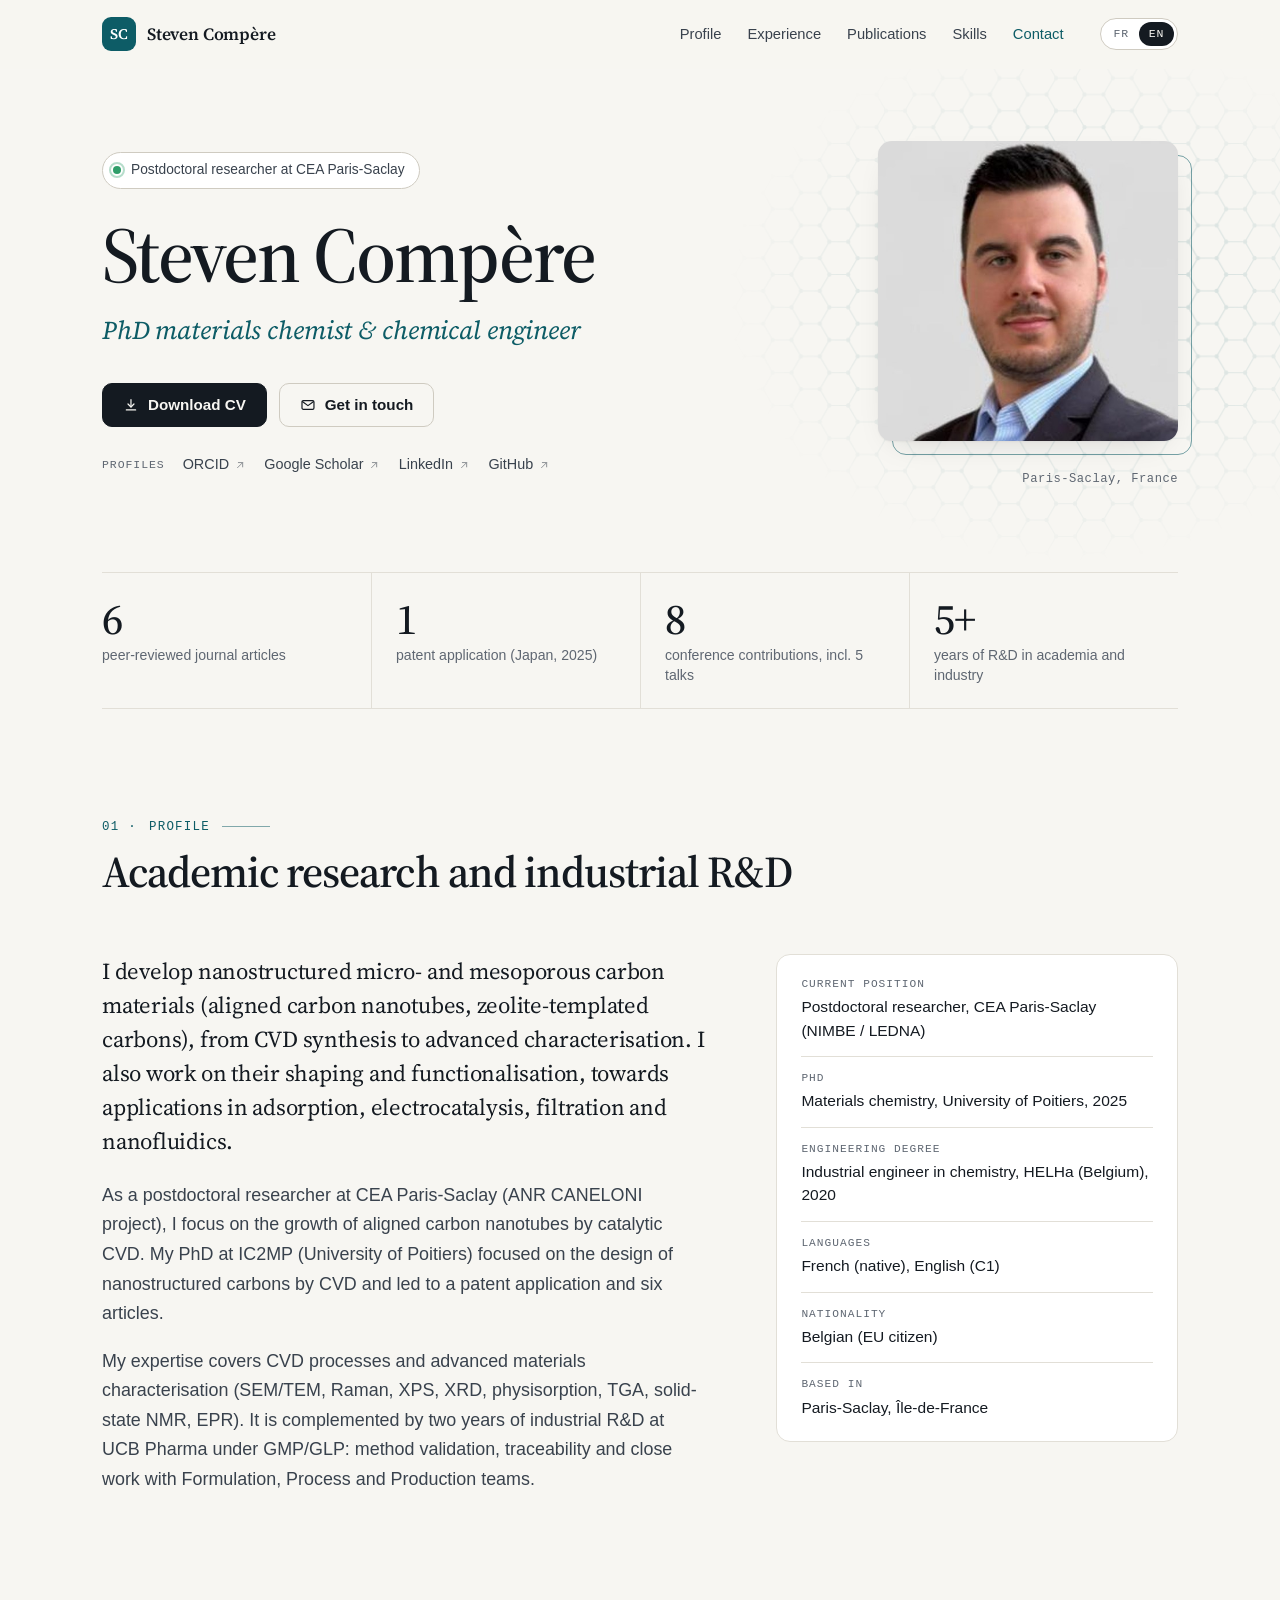
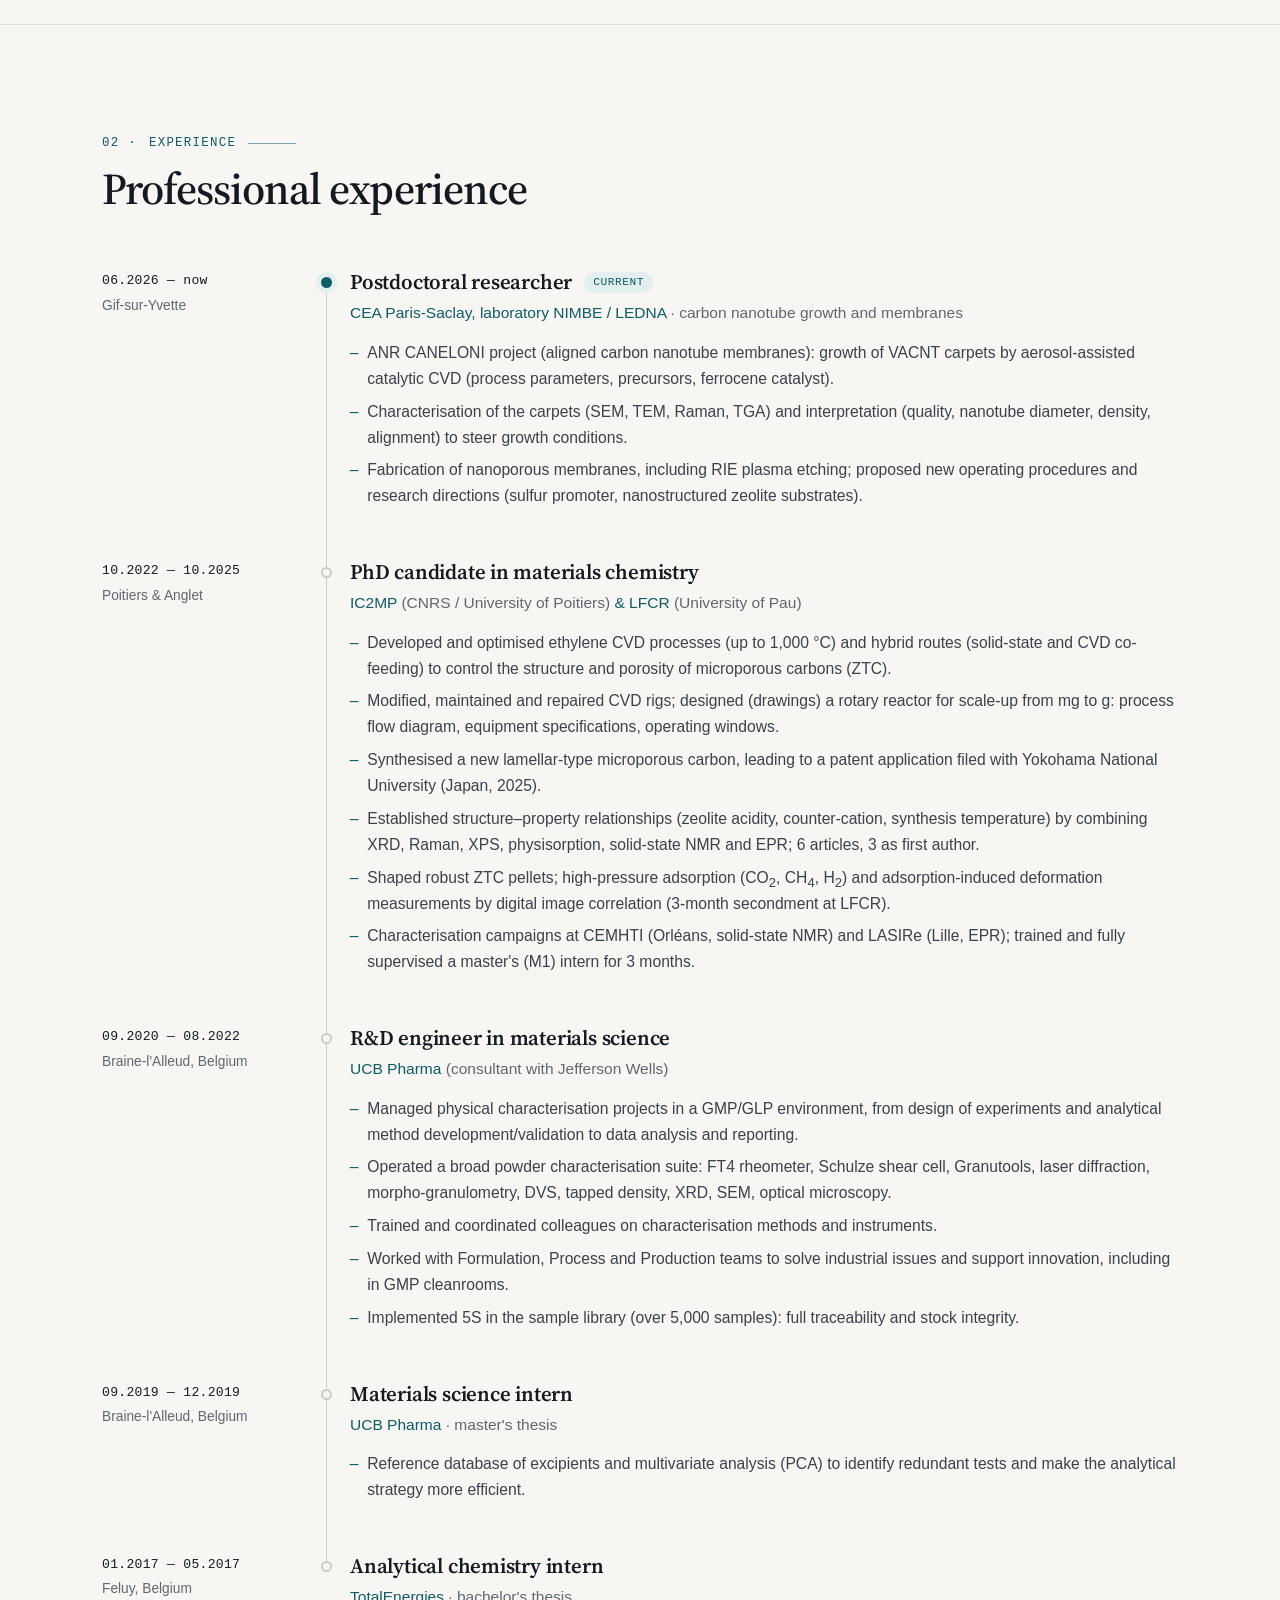
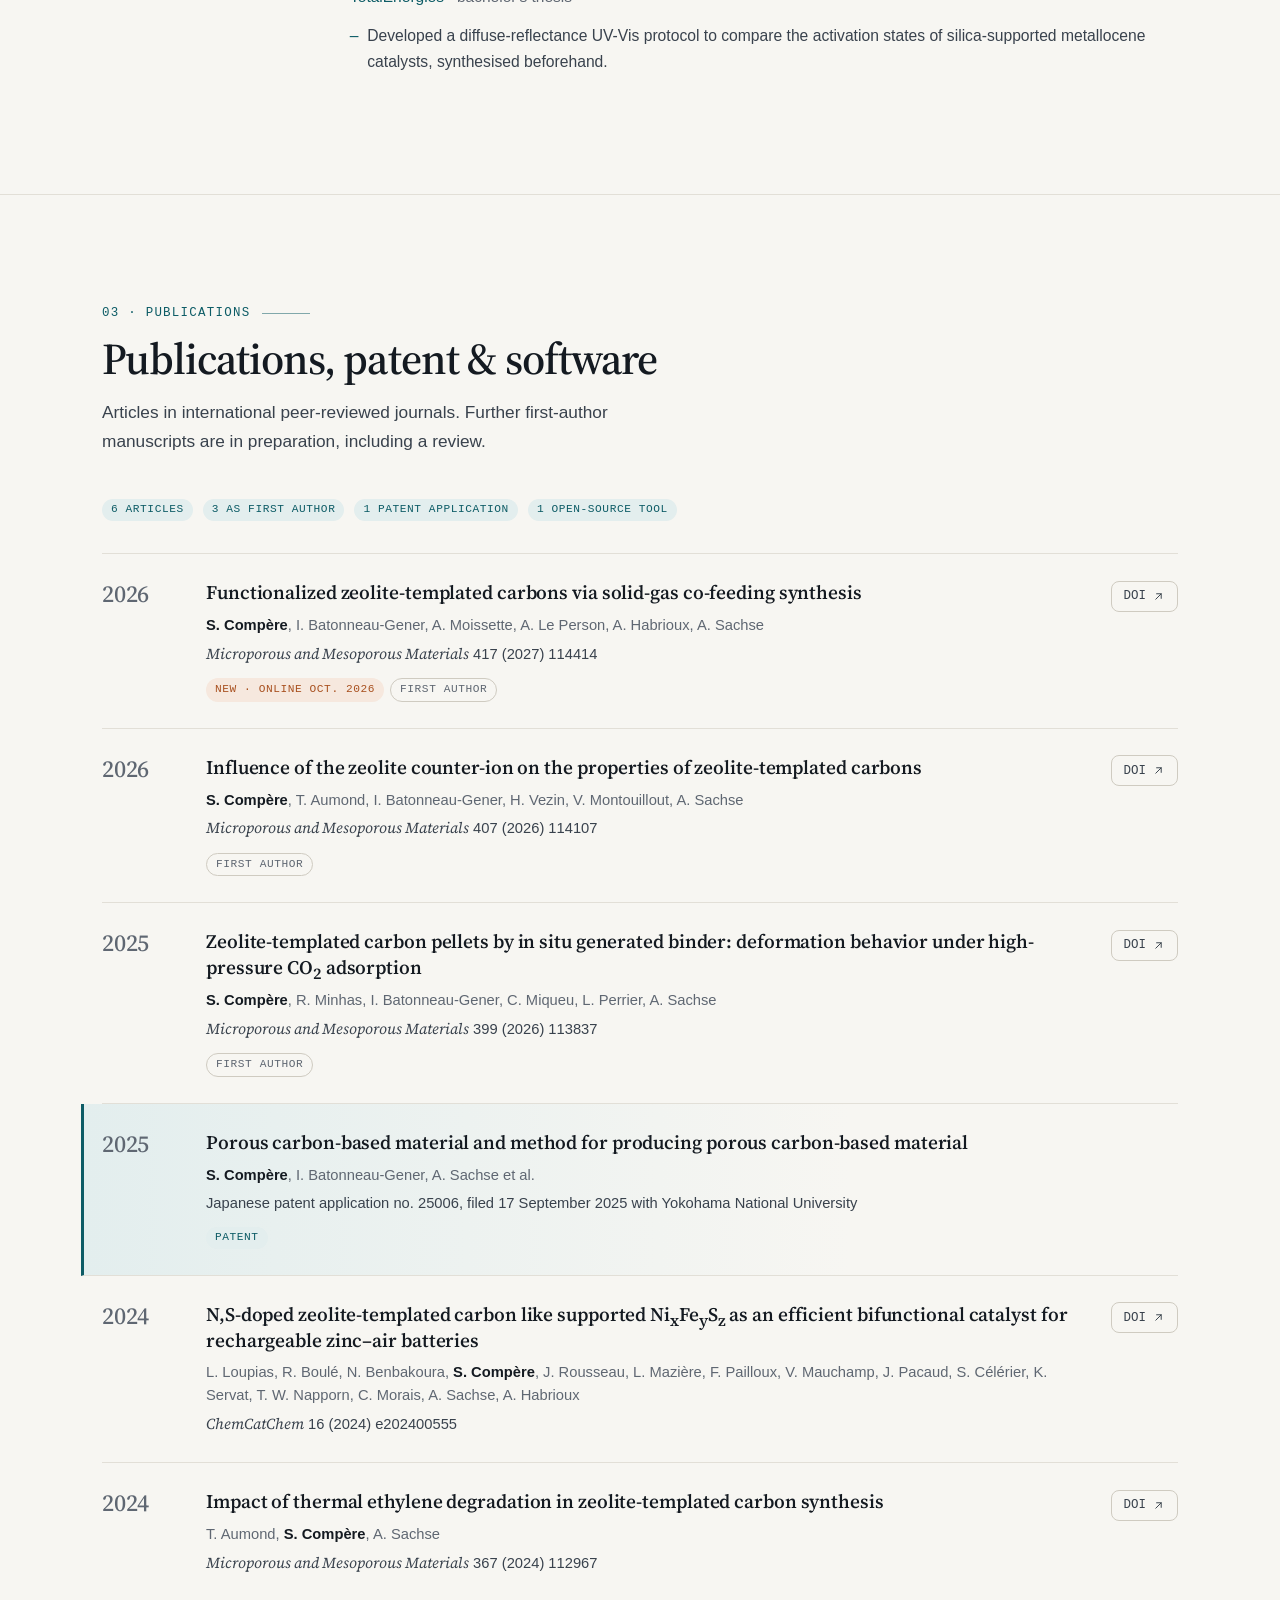
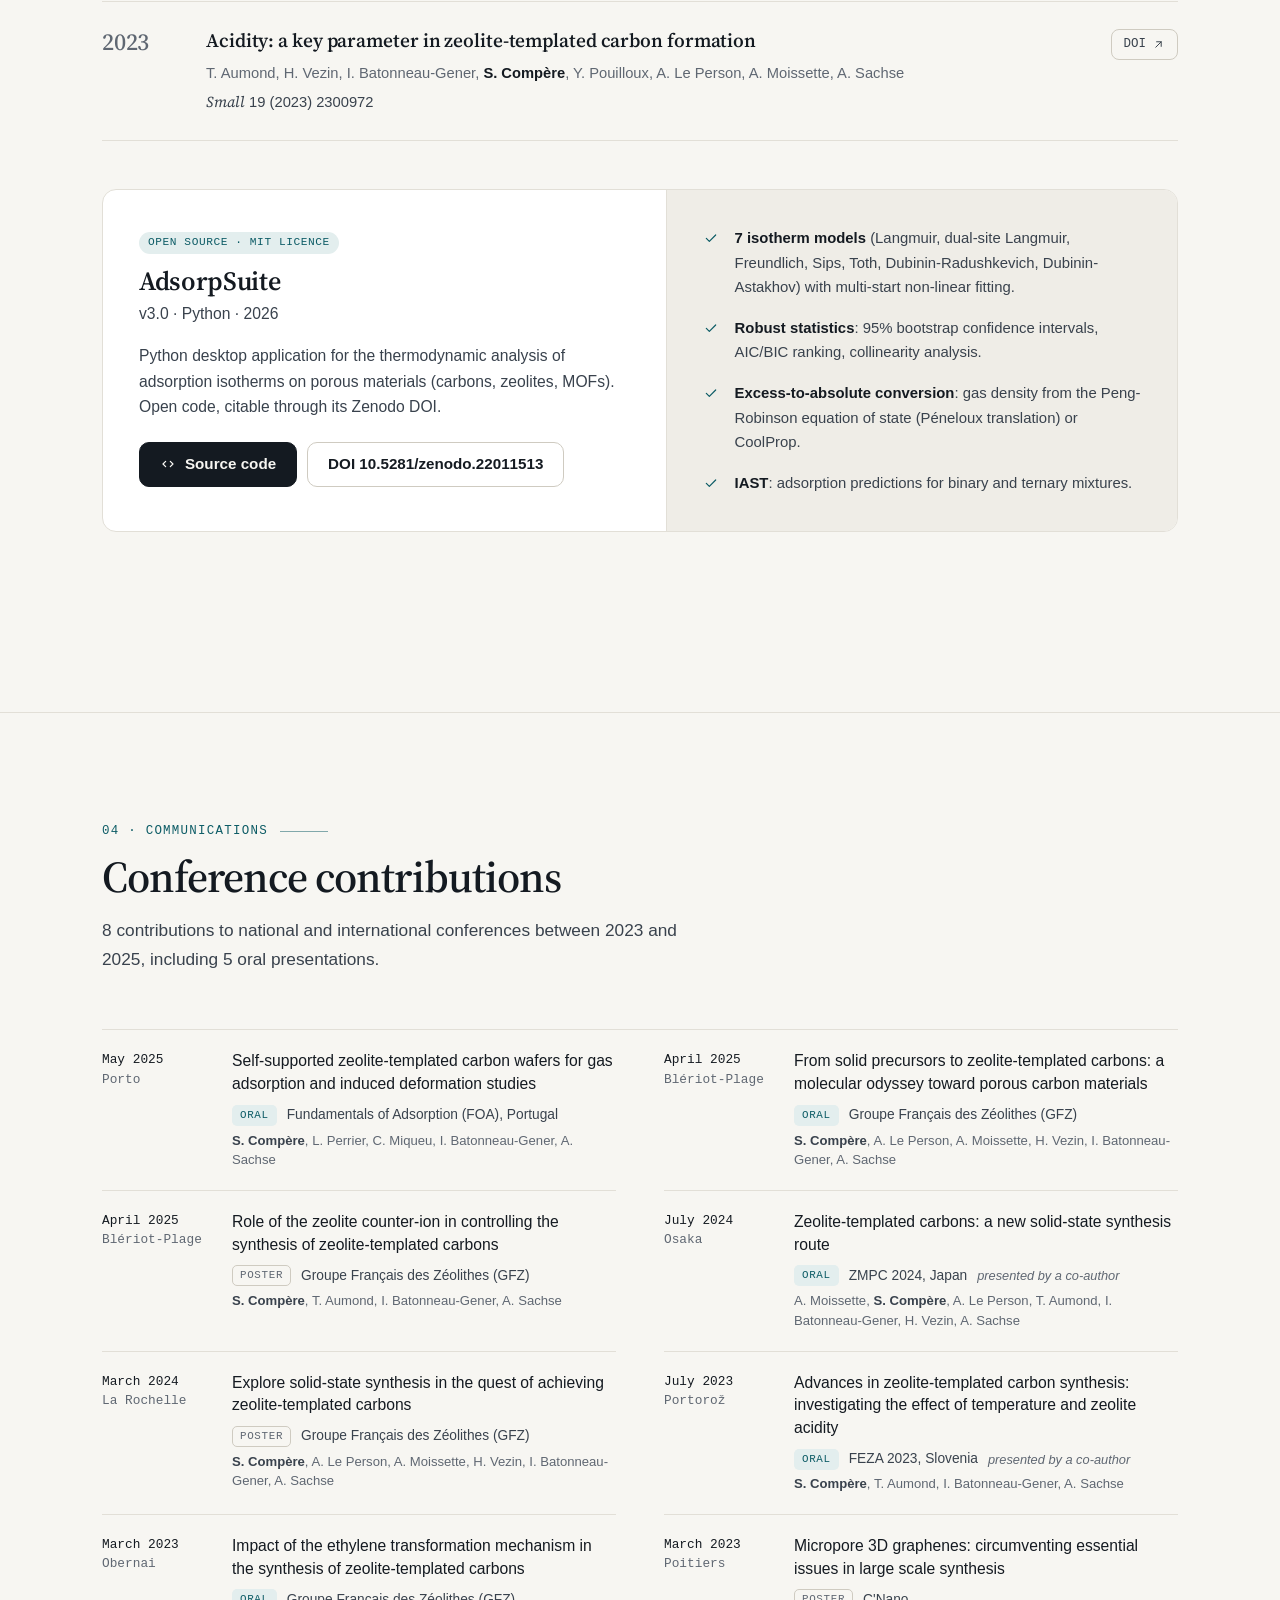
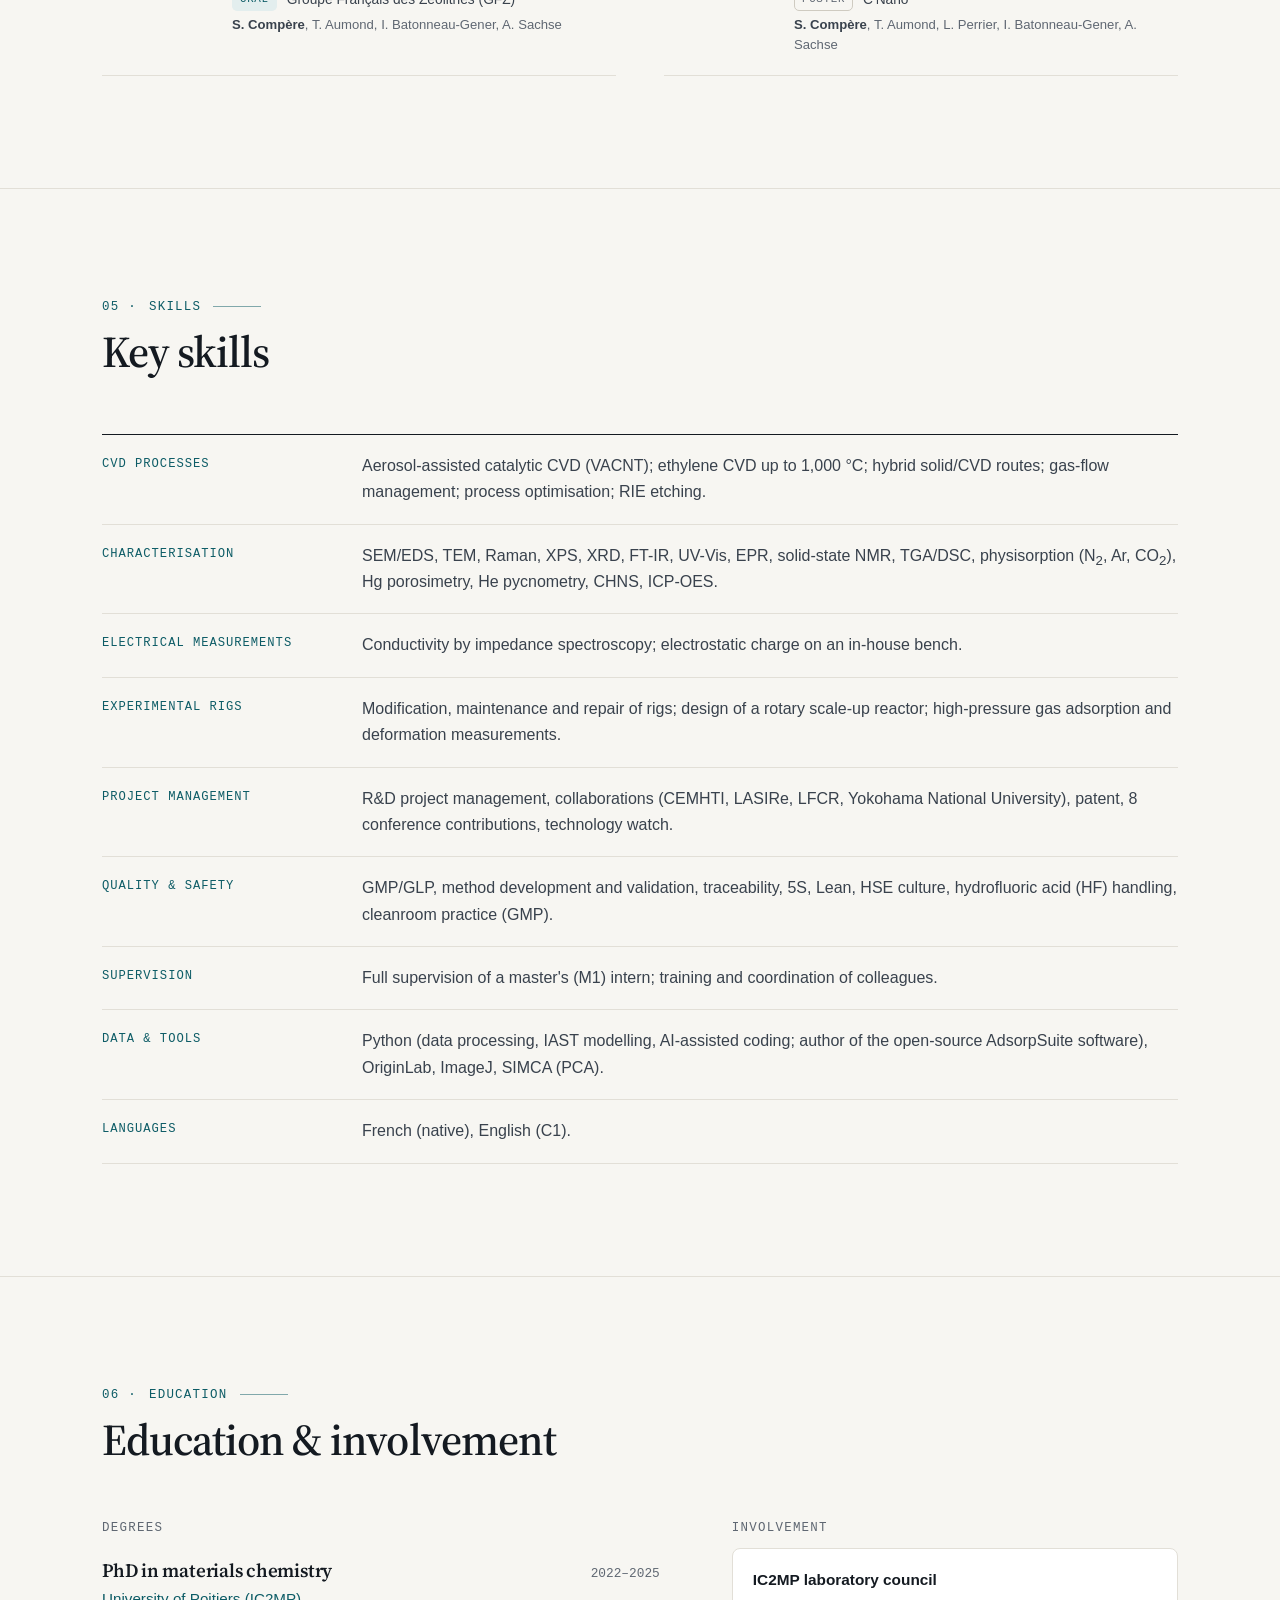
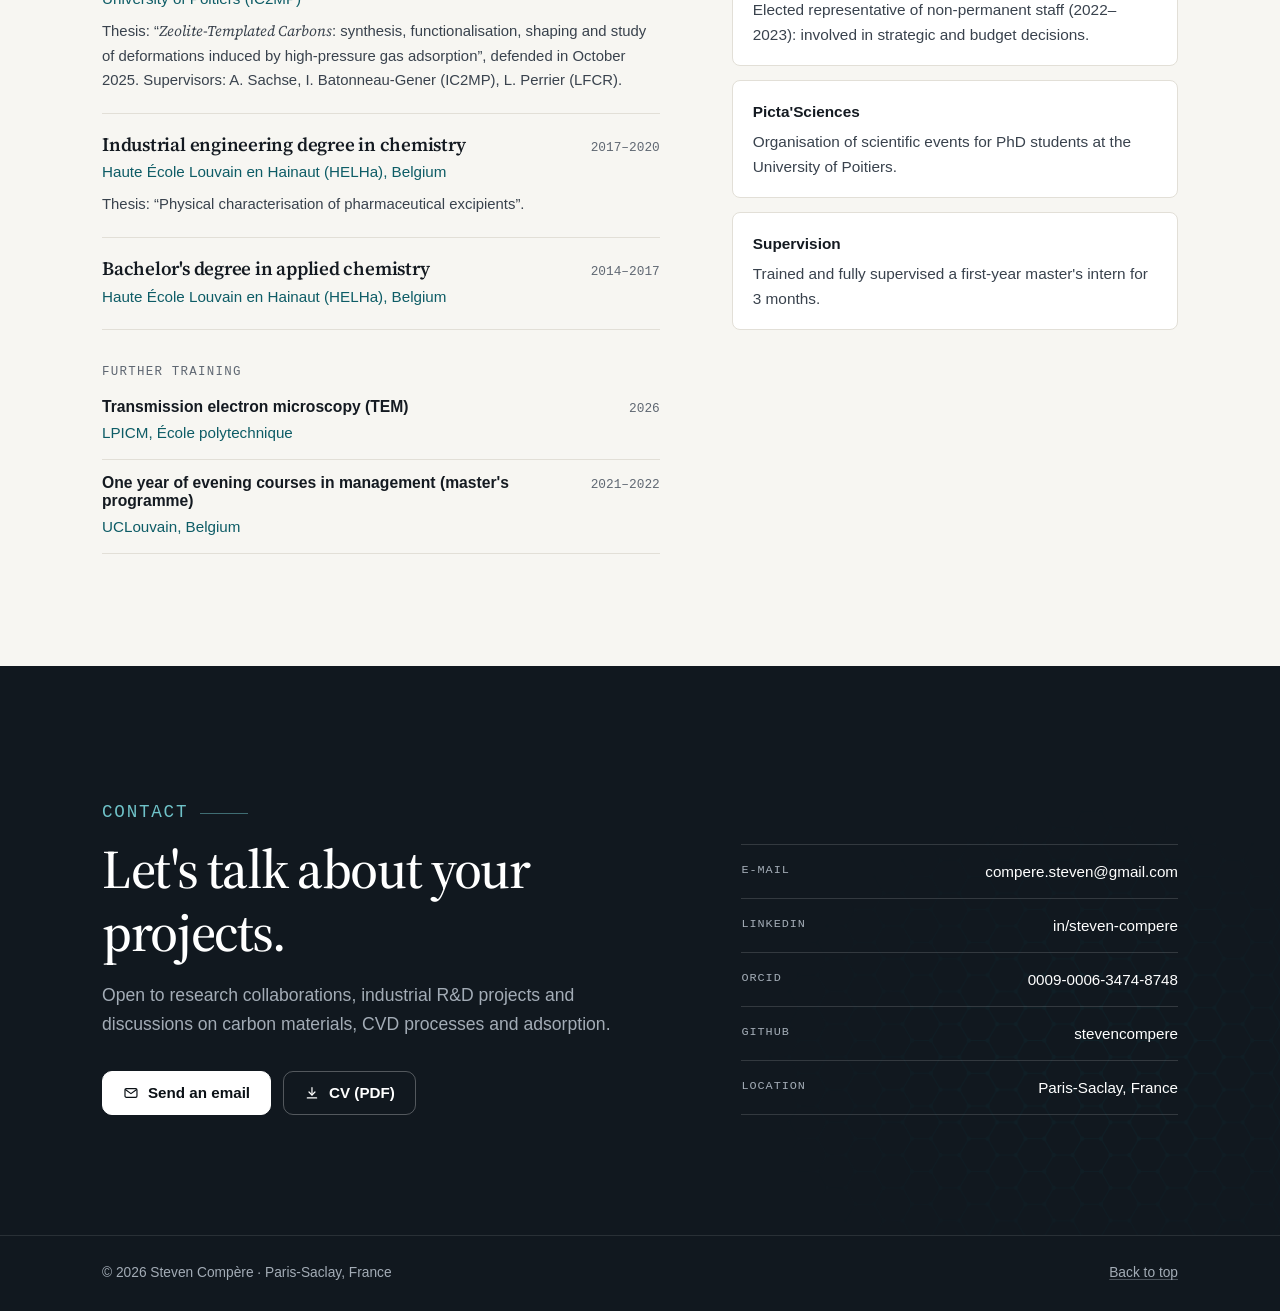
==== index.html @ 32a8bac7 "Résumé déplacé du haut de page vers la section Profil Le haut de page garde le nom, le titre, les bo" ====
<!DOCTYPE html>
<html lang="fr">
<head>
<meta charset="utf-8">
<meta name="viewport" content="width=device-width, initial-scale=1">
<title>Dr. Steven Compère — Chimie des matériaux, nanomatériaux carbonés &amp; CVD</title>
<meta name="description" content="Steven Compère, docteur en chimie des matériaux et ingénieur chimiste, chercheur post-doctoral au CEA Paris-Saclay : nanotubes de carbone alignés, carbones à gabarit zéolithique (ZTC), procédés CVD, adsorption de gaz et caractérisation avancée.">
<meta name="author" content="Steven Compère">
<meta name="color-scheme" content="light dark">
<meta name="theme-color" content="#f7f6f2" media="(prefers-color-scheme: light)">
<meta name="theme-color" content="#0d1115" media="(prefers-color-scheme: dark)">
<link rel="canonical" href="https://stevencompere.com/">

<!-- Aperçu lors d'un partage (LinkedIn, e-mail, messageries) -->
<meta property="og:type" content="profile">
<meta property="og:site_name" content="Steven Compère">
<meta property="og:url" content="https://stevencompere.com/">
<meta property="og:title" content="Dr. Steven Compère — Chimie des matériaux, nanomatériaux carbonés &amp; CVD">
<meta property="og:description" content="Docteur en chimie des matériaux et ingénieur chimiste : nanotubes de carbone alignés, carbones à gabarit zéolithique, procédés CVD et adsorption. Publications, brevet, logiciel et parcours R&amp;D.">
<meta property="og:image" content="https://stevencompere.com/assets/img/og-card.png">
<meta property="og:image:width" content="1200">
<meta property="og:image:height" content="630">
<meta property="og:image:alt" content="Steven Compère, docteur en chimie des matériaux et ingénieur chimiste">
<meta property="og:locale" content="fr_FR">
<meta property="og:locale:alternate" content="en_GB">
<meta property="profile:first_name" content="Steven">
<meta property="profile:last_name" content="Compère">
<meta name="twitter:card" content="summary_large_image">

<link rel="icon" href="assets/img/favicon.svg" type="image/svg+xml">
<link rel="apple-touch-icon" href="assets/img/apple-touch-icon.png">
<link rel="preload" href="assets/fonts/ibm-plex-sans-latin-wght-normal.woff2" as="font" type="font/woff2" crossorigin>
<link rel="preload" href="assets/fonts/source-serif-4-latin-opsz-normal.woff2" as="font" type="font/woff2" crossorigin>
<link rel="stylesheet" href="assets/css/site.css">

<!-- Langue appliquée avant l'affichage (pas de clignotement).
     Ordre : ?lang=en dans l'URL > choix mémorisé > langue du navigateur.
     Les robots d'indexation voient toujours la version française. -->
<script>
(function(){
  var d=document.documentElement,l=null;
  try{l=new URLSearchParams(location.search).get("lang")||localStorage.getItem("sc-lang")}catch(e){}
  if(l!=="fr"&&l!=="en"){
    var bot=/bot|crawl|spider|slurp|lighthouse|facebookexternalhit|linkedin/i.test(navigator.userAgent);
    l=(!bot&&(navigator.language||"fr").toLowerCase().indexOf("fr")!==0)?"en":"fr";
  }
  d.lang=l;d.className+=" js";
})();
</script>

<!-- Données structurées (Google) -->
<script type="application/ld+json">
{
  "@context": "https://schema.org",
  "@type": "Person",
  "name": "Steven Compère",
  "alternateName": ["Steven Compere", "S. Compère", "S. Compere"],
  "honorificPrefix": "Dr.",
  "url": "https://stevencompere.com/",
  "image": "https://stevencompere.com/portrait.jpg",
  "email": "mailto:compere.steven@gmail.com",
  "jobTitle": "Chercheur post-doctoral en chimie des matériaux",
  "description": "Docteur en chimie des matériaux et ingénieur chimiste : nanotubes de carbone alignés, carbones à gabarit zéolithique (ZTC), procédés CVD, adsorption de gaz et caractérisation avancée.",
  "knowsAbout": ["Carbon nanotubes", "Chemical vapour deposition", "Zeolite-templated carbons", "Porous carbon materials", "Gas adsorption", "IAST", "Materials characterisation"],
  "knowsLanguage": ["fr", "en"],
  "alumniOf": [
    {"@type": "CollegeOrUniversity", "name": "Université de Poitiers"},
    {"@type": "CollegeOrUniversity", "name": "Haute École Louvain en Hainaut (HELHa)"}
  ],
  "worksFor": {"@type": "Organization", "name": "CEA Paris-Saclay", "url": "https://www.cea.fr/"},
  "sameAs": [
    "https://orcid.org/0009-0006-3474-8748",
    "https://scholar.google.com/citations?hl=fr&user=AmX65-sAAAAJ",
    "https://www.linkedin.com/in/steven-compere/",
    "https://www.researchgate.net/profile/Steven-Compere",
    "https://github.com/stevencompere"
  ]
}
</script>
</head>

<body>
<a class="skip" href="#contenu"><span lang="fr">Aller au contenu</span><span lang="en">Skip to content</span></a>

<!-- Pictogrammes réutilisés dans la page -->
<svg width="0" height="0" style="position:absolute" aria-hidden="true">
  <symbol id="i-download" viewBox="0 0 24 24"><path d="M12 4v11"/><path d="m7.5 10.5 4.5 4.5 4.5-4.5"/><path d="M5 19.5h14"/></symbol>
  <symbol id="i-mail" viewBox="0 0 24 24"><rect x="3" y="5.5" width="18" height="13" rx="2"/><path d="m4 7 8 6 8-6"/></symbol>
  <symbol id="i-arrow" viewBox="0 0 24 24"><path d="M7 17 17 7"/><path d="M8.5 7H17v8.5"/></symbol>
  <symbol id="i-menu" viewBox="0 0 24 24"><path d="M4 7h16M4 12h16M4 17h16"/></symbol>
  <symbol id="i-code" viewBox="0 0 24 24"><path d="m8.5 8-4 4 4 4M15.5 8l4 4-4 4"/></symbol>
  <symbol id="i-check" viewBox="0 0 24 24"><path d="m5 12.5 4.5 4.5L19 7.5"/></symbol>
</svg>

<!-- ==================== NAVIGATION ==================== -->
<header class="nav">
  <div class="nav-inner">
    <a class="brand" href="#top"><span class="brand-mark" aria-hidden="true">SC</span>Steven Compère</a>
    <button class="menu-btn" type="button" aria-expanded="false" aria-controls="menu">
      <svg class="ico" aria-hidden="true"><use href="#i-menu"/></svg>
      <span class="visually-hidden">Menu</span>
    </button>
    <ul class="nav-links" id="menu">
      <li><a href="#profil"><span lang="fr">Profil</span><span lang="en">Profile</span></a></li>
      <li><a href="#parcours"><span lang="fr">Parcours</span><span lang="en">Experience</span></a></li>
      <li><a href="#publications">Publications</a></li>
      <li><a href="#competences"><span lang="fr">Compétences</span><span lang="en">Skills</span></a></li>
      <li><a href="#contact">Contact</a></li>
    </ul>
    <div class="lang" role="group" aria-label="Langue / Language">
      <button type="button" data-lang="fr" aria-pressed="true">FR</button>
      <button type="button" data-lang="en" aria-pressed="false">EN</button>
    </div>
  </div>
</header>

<main id="contenu">

<!-- ==================== EN-TÊTE ==================== -->
<section class="hero" id="top">
  <div class="hero-lattice" aria-hidden="true">
    <svg>
      <defs>
        <!-- Réseau hexagonal (feuillet de graphène) -->
        <pattern id="hex" width="42" height="24.249" patternUnits="userSpaceOnUse" patternTransform="scale(1.35)">
          <path d="M0 12.124L7 0H21L28 12.124L21 24.249H7ZM28 12.124H42" fill="none" stroke="currentColor" stroke-width=".9"/>
          <g fill="currentColor"><circle cx="0" cy="12.124" r="1.6"/><circle cx="7" cy="0" r="1.6"/><circle cx="21" cy="0" r="1.6"/><circle cx="28" cy="12.124" r="1.6"/><circle cx="7" cy="24.249" r="1.6"/><circle cx="21" cy="24.249" r="1.6"/><circle cx="42" cy="12.124" r="1.6"/></g>
        </pattern>
      </defs>
      <rect width="100%" height="100%" fill="url(#hex)"/>
    </svg>
  </div>

  <div class="wrap hero-grid">
    <div>
      <p class="status"><span class="pulse" aria-hidden="true"></span>
        <span lang="fr">Chercheur post-doctoral au CEA Paris-Saclay</span>
        <span lang="en">Postdoctoral researcher at CEA Paris-Saclay</span>
      </p>
      <h1>Steven Compère</h1>
      <p class="role">
        <span lang="fr">Docteur en chimie des matériaux et ingénieur chimiste</span>
        <span lang="en">PhD materials chemist &amp; chemical engineer</span>
      </p>
      <div class="actions">
        <a class="btn" href="CV_Steven_Compere.pdf" target="_blank" rel="noopener">
          <svg class="ico" aria-hidden="true"><use href="#i-download"/></svg>
          <span lang="fr">Télécharger le CV</span><span lang="en">Download CV</span>
        </a>
        <a class="btn btn-ghost" href="mailto:compere.steven@gmail.com">
          <svg class="ico" aria-hidden="true"><use href="#i-mail"/></svg>
          <span lang="fr">Me contacter</span><span lang="en">Get in touch</span>
        </a>
      </div>
      <ul class="profiles">
        <li class="profiles-label"><span lang="fr">Profils</span><span lang="en">Profiles</span></li>
        <li><a href="https://orcid.org/0009-0006-3474-8748" target="_blank" rel="noopener">ORCID<svg class="ico" aria-hidden="true"><use href="#i-arrow"/></svg></a></li>
        <li><a href="https://scholar.google.com/citations?hl=fr&amp;user=AmX65-sAAAAJ" target="_blank" rel="noopener">Google Scholar<svg class="ico" aria-hidden="true"><use href="#i-arrow"/></svg></a></li>
        <li><a href="https://www.linkedin.com/in/steven-compere/" target="_blank" rel="noopener">LinkedIn<svg class="ico" aria-hidden="true"><use href="#i-arrow"/></svg></a></li>
        <li><a href="https://github.com/stevencompere" target="_blank" rel="noopener">GitHub<svg class="ico" aria-hidden="true"><use href="#i-arrow"/></svg></a></li>
      </ul>
    </div>
    <figure class="portrait">
      <div class="portrait-frame"><img src="portrait.jpg" alt="Portrait de Steven Compère" width="520" height="520"></div>
      <figcaption>Paris-Saclay, France</figcaption>
    </figure>
  </div>

  <div class="wrap">
    <dl class="metrics">
      <div class="metric"><dt><span lang="fr">articles dans des revues à comité de lecture</span><span lang="en">peer-reviewed journal articles</span></dt><dd>6</dd></div>
      <div class="metric"><dt><span lang="fr">demande de brevet (Japon, 2025)</span><span lang="en">patent application (Japan, 2025)</span></dt><dd>1</dd></div>
      <div class="metric"><dt><span lang="fr">communications en congrès, dont 5 orales</span><span lang="en">conference contributions, incl. 5 talks</span></dt><dd>8</dd></div>
      <div class="metric"><dt><span lang="fr">années de R&amp;D, en recherche et en industrie</span><span lang="en">years of R&amp;D in academia and industry</span></dt><dd>5+</dd></div>
    </dl>
  </div>
</section>

<!-- ==================== 01 PROFIL ==================== -->
<section class="section" id="profil">
  <div class="wrap">
    <div class="sec-head reveal">
      <p class="sec-num">01 · <span lang="fr">Profil</span><span lang="en">Profile</span></p>
      <h2><span lang="fr">Recherche académique et R&amp;D industrielle</span><span lang="en">Academic research and industrial R&amp;D</span></h2>
    </div>
    <div class="about">
      <div class="about-text reveal">
        <p>
          <span lang="fr">Je développe des matériaux carbonés nanostructurés micro- et mésoporeux (nanotubes de carbone alignés, carbones à gabarit zéolithique), de leur synthèse par CVD à leur caractérisation avancée. Je travaille également sur leur mise en forme et leur fonctionnalisation, en vue d'applications en adsorption, électrocatalyse, filtration et nanofluidique.</span>
          <span lang="en">I develop nanostructured micro- and mesoporous carbon materials (aligned carbon nanotubes, zeolite-templated carbons), from CVD synthesis to advanced characterisation. I also work on their shaping and functionalisation, towards applications in adsorption, electrocatalysis, filtration and nanofluidics.</span>
        </p>
        <p>
          <span lang="fr">Chercheur post-doctoral au CEA Paris-Saclay (projet ANR CANELONI), je me consacre à la croissance de nanotubes de carbone alignés par CVD catalytique. Ma thèse à l'IC2MP (Université de Poitiers) portait sur l'élaboration de carbones nanostructurés par CVD et a donné lieu à une demande de brevet et à six articles.</span>
          <span lang="en">As a postdoctoral researcher at CEA Paris-Saclay (ANR CANELONI project), I focus on the growth of aligned carbon nanotubes by catalytic CVD. My PhD at IC2MP (University of Poitiers) focused on the design of nanostructured carbons by CVD and led to a patent application and six articles.</span>
        </p>
        <p>
          <span lang="fr">Mon expertise couvre les procédés CVD et la caractérisation avancée des matériaux (MEB/MET, Raman, XPS, DRX, physisorption, ATG, RMN du solide, RPE). Elle est complétée par deux années de R&amp;D industrielle chez UCB Pharma sous normes GMP/GLP&nbsp;: validation de méthodes, traçabilité et collaboration avec les équipes Formulation, Procédés et Production.</span>
          <span lang="en">My expertise covers CVD processes and advanced materials characterisation (SEM/TEM, Raman, XPS, XRD, physisorption, TGA, solid-state NMR, EPR). It is complemented by two years of industrial R&amp;D at UCB Pharma under GMP/GLP: method validation, traceability and close work with Formulation, Process and Production teams.</span>
        </p>
      </div>
      <dl class="facts reveal">
        <div><dt><span lang="fr">Poste actuel</span><span lang="en">Current position</span></dt>
          <dd><span lang="fr">Chercheur post-doctoral, CEA Paris-Saclay (NIMBE / LEDNA)</span><span lang="en">Postdoctoral researcher, CEA Paris-Saclay (NIMBE / LEDNA)</span></dd></div>
        <div><dt><span lang="fr">Doctorat</span><span lang="en">PhD</span></dt>
          <dd><span lang="fr">Chimie des matériaux, Université de Poitiers, 2025</span><span lang="en">Materials chemistry, University of Poitiers, 2025</span></dd></div>
        <div><dt><span lang="fr">Diplôme d'ingénieur</span><span lang="en">Engineering degree</span></dt>
          <dd><span lang="fr">Ingénieur industriel en chimie, HELHa (Belgique), 2020</span><span lang="en">Industrial engineer in chemistry, HELHa (Belgium), 2020</span></dd></div>
        <div><dt><span lang="fr">Langues</span><span lang="en">Languages</span></dt>
          <dd><span lang="fr">Français (langue maternelle), anglais (C1)</span><span lang="en">French (native), English (C1)</span></dd></div>
        <div><dt><span lang="fr">Nationalité</span><span lang="en">Nationality</span></dt>
          <dd><span lang="fr">Belge (citoyen de l'Union européenne)</span><span lang="en">Belgian (EU citizen)</span></dd></div>
        <div><dt><span lang="fr">Localisation</span><span lang="en">Based in</span></dt>
          <dd>Paris-Saclay, Île-de-France</dd></div>
      </dl>
    </div>
  </div>
</section>

<!-- ==================== 02 PARCOURS ==================== -->
<section class="section" id="parcours">
  <div class="wrap">
    <div class="sec-head reveal">
      <p class="sec-num">02 · <span lang="fr">Parcours</span><span lang="en">Experience</span></p>
      <h2><span lang="fr">Expérience professionnelle</span><span lang="en">Professional experience</span></h2>
    </div>

    <ol class="timeline">
      <li class="tl current reveal">
        <div class="tl-when">
          <div class="tl-date"><span lang="fr">06.2026 — auj.</span><span lang="en">06.2026 — now</span></div>
          <div class="tl-place">Gif-sur-Yvette</div>
        </div>
        <div class="tl-what">
          <div class="tl-head">
            <h3><span lang="fr">Chercheur post-doctoral</span><span lang="en">Postdoctoral researcher</span></h3>
            <span class="tag"><span lang="fr">En poste</span><span lang="en">Current</span></span>
          </div>
          <p class="tl-org">CEA Paris-Saclay, <span lang="fr">laboratoire</span><span lang="en">laboratory</span> NIMBE / LEDNA <span class="note">· <span lang="fr">croissance de nanotubes de carbone et membranes</span><span lang="en">carbon nanotube growth and membranes</span></span></p>
          <ul lang="fr">
            <li>Projet ANR CANELONI (membranes à base de nanotubes de carbone alignés)&nbsp;: croissance de tapis de VACNT par CVD catalytique assistée par aérosol (paramètres, précurseurs, catalyseur ferrocène).</li>
            <li>Caractérisation des tapis (MEB, MET, Raman, ATG) et interprétation (qualité, diamètre des nanotubes, densité, alignement) pour piloter les conditions de croissance.</li>
            <li>Fabrication de membranes nanoporeuses, dont gravure plasma RIE&nbsp;; proposition de nouveaux modes opératoires et axes de recherche (promoteur soufré, substrats zéolithiques nanostructurés).</li>
          </ul>
          <ul lang="en">
            <li>ANR CANELONI project (aligned carbon nanotube membranes): growth of VACNT carpets by aerosol-assisted catalytic CVD (process parameters, precursors, ferrocene catalyst).</li>
            <li>Characterisation of the carpets (SEM, TEM, Raman, TGA) and interpretation (quality, nanotube diameter, density, alignment) to steer growth conditions.</li>
            <li>Fabrication of nanoporous membranes, including RIE plasma etching; proposed new operating procedures and research directions (sulfur promoter, nanostructured zeolite substrates).</li>
          </ul>
        </div>
      </li>

      <li class="tl reveal">
        <div class="tl-when">
          <div class="tl-date">10.2022 — 10.2025</div>
          <div class="tl-place">Poitiers &amp; Anglet</div>
        </div>
        <div class="tl-what">
          <h3><span lang="fr">Doctorant en chimie des matériaux</span><span lang="en">PhD candidate in materials chemistry</span></h3>
          <p class="tl-org">IC2MP <span class="note">(CNRS / <span lang="fr">Université de Poitiers</span><span lang="en">University of Poitiers</span>)</span> &amp; LFCR <span class="note">(<span lang="fr">Université de Pau</span><span lang="en">University of Pau</span>)</span></p>
          <ul lang="fr">
            <li>Développement et optimisation de procédés CVD d'éthylène (jusqu'à 1&nbsp;000&nbsp;°C) et de voies hybrides (voie solide et co-alimentation CVD) pour contrôler la structure et la porosité de carbones microporeux (ZTC).</li>
            <li>Modification, maintenance et réparation de bâtis CVD&nbsp;; conception (plans) d'un réacteur rotatif de montée en échelle, du mg au g&nbsp;: schéma de procédé, spécifications d'équipement, fenêtres opératoires.</li>
            <li>Synthèse d'un nouveau carbone microporeux de type lamellaire, ayant abouti au dépôt d'une demande de brevet avec l'Université nationale de Yokohama (Japon, 2025).</li>
            <li>Relations structure–propriétés (acidité de la zéolithe, cation compensateur, température de synthèse) établies en croisant DRX, Raman, XPS, physisorption, RMN du solide et RPE&nbsp;; 6&nbsp;articles, dont 3 en premier auteur.</li>
            <li>Mise en forme de pastilles de ZTC robustes&nbsp;; mesures d'adsorption haute pression (CO<sub>2</sub>, CH<sub>4</sub>, H<sub>2</sub>) et de déformation induite par corrélation d'images numériques (mission de 3&nbsp;mois au LFCR).</li>
            <li>Campagnes de caractérisation au CEMHTI (Orléans, RMN du solide) et au LASIRe (Lille, RPE)&nbsp;; formation et encadrement complet d'un stagiaire de M1 pendant 3&nbsp;mois.</li>
          </ul>
          <ul lang="en">
            <li>Developed and optimised ethylene CVD processes (up to 1,000&nbsp;°C) and hybrid routes (solid-state and CVD co-feeding) to control the structure and porosity of microporous carbons (ZTC).</li>
            <li>Modified, maintained and repaired CVD rigs; designed (drawings) a rotary reactor for scale-up from mg to g: process flow diagram, equipment specifications, operating windows.</li>
            <li>Synthesised a new lamellar-type microporous carbon, leading to a patent application filed with Yokohama National University (Japan, 2025).</li>
            <li>Established structure–property relationships (zeolite acidity, counter-cation, synthesis temperature) by combining XRD, Raman, XPS, physisorption, solid-state NMR and EPR; 6 articles, 3 as first author.</li>
            <li>Shaped robust ZTC pellets; high-pressure adsorption (CO<sub>2</sub>, CH<sub>4</sub>, H<sub>2</sub>) and adsorption-induced deformation measurements by digital image correlation (3-month secondment at LFCR).</li>
            <li>Characterisation campaigns at CEMHTI (Orléans, solid-state NMR) and LASIRe (Lille, EPR); trained and fully supervised a master's (M1) intern for 3 months.</li>
          </ul>
        </div>
      </li>

      <li class="tl reveal">
        <div class="tl-when">
          <div class="tl-date">09.2020 — 08.2022</div>
          <div class="tl-place"><span lang="fr">Braine-l'Alleud, Belgique</span><span lang="en">Braine-l'Alleud, Belgium</span></div>
        </div>
        <div class="tl-what">
          <h3><span lang="fr">Ingénieur R&amp;D en science des matériaux</span><span lang="en">R&amp;D engineer in materials science</span></h3>
          <p class="tl-org">UCB Pharma <span class="note">(<span lang="fr">consultant</span><span lang="en">consultant with</span> Jefferson Wells)</span></p>
          <ul lang="fr">
            <li>Gestion de projets de caractérisation physique en environnement GMP/GLP, du plan d'expériences et du développement/validation de méthodes analytiques jusqu'à l'analyse des données et au rapport.</li>
            <li>Mise en œuvre d'un large parc de caractérisation des poudres&nbsp;: rhéomètre FT4, cellule de cisaillement Schulze, Granutools, granulométrie laser, morphogranulométrie, DVS, densité tapée, DRX, MEB, microscopie optique.</li>
            <li>Formation et coordination de collègues sur les méthodes et instruments de caractérisation.</li>
            <li>Collaboration avec les équipes Formulation, Procédés et Production pour résoudre des problèmes industriels et soutenir l'innovation, y compris en salles blanches GMP.</li>
            <li>Mise en place du 5S dans l'échantillothèque (plus de 5&nbsp;000 échantillons)&nbsp;: traçabilité totale et intégrité des stocks.</li>
          </ul>
          <ul lang="en">
            <li>Managed physical characterisation projects in a GMP/GLP environment, from design of experiments and analytical method development/validation to data analysis and reporting.</li>
            <li>Operated a broad powder characterisation suite: FT4 rheometer, Schulze shear cell, Granutools, laser diffraction, morpho-granulometry, DVS, tapped density, XRD, SEM, optical microscopy.</li>
            <li>Trained and coordinated colleagues on characterisation methods and instruments.</li>
            <li>Worked with Formulation, Process and Production teams to solve industrial issues and support innovation, including in GMP cleanrooms.</li>
            <li>Implemented 5S in the sample library (over 5,000 samples): full traceability and stock integrity.</li>
          </ul>
        </div>
      </li>

      <li class="tl reveal">
        <div class="tl-when">
          <div class="tl-date">09.2019 — 12.2019</div>
          <div class="tl-place"><span lang="fr">Braine-l'Alleud, Belgique</span><span lang="en">Braine-l'Alleud, Belgium</span></div>
        </div>
        <div class="tl-what">
          <h3><span lang="fr">Stagiaire en science des matériaux</span><span lang="en">Materials science intern</span></h3>
          <p class="tl-org">UCB Pharma <span class="note">· <span lang="fr">mémoire de master</span><span lang="en">master's thesis</span></span></p>
          <ul lang="fr">
            <li>Base de données de référence des excipients et analyse multivariée (ACP) pour identifier les tests redondants et rendre la stratégie analytique plus efficiente.</li>
          </ul>
          <ul lang="en">
            <li>Reference database of excipients and multivariate analysis (PCA) to identify redundant tests and make the analytical strategy more efficient.</li>
          </ul>
        </div>
      </li>

      <li class="tl reveal">
        <div class="tl-when">
          <div class="tl-date">01.2017 — 05.2017</div>
          <div class="tl-place"><span lang="fr">Feluy, Belgique</span><span lang="en">Feluy, Belgium</span></div>
        </div>
        <div class="tl-what">
          <h3><span lang="fr">Stagiaire en chimie analytique</span><span lang="en">Analytical chemistry intern</span></h3>
          <p class="tl-org">TotalEnergies <span class="note">· <span lang="fr">mémoire de bachelier</span><span lang="en">bachelor's thesis</span></span></p>
          <ul lang="fr">
            <li>Développement d'un protocole d'analyse par spectroscopie UV-Vis en réflexion diffuse pour comparer les états d'activation de catalyseurs métallocènes supportés sur silice, préalablement synthétisés.</li>
          </ul>
          <ul lang="en">
            <li>Developed a diffuse-reflectance UV-Vis protocol to compare the activation states of silica-supported metallocene catalysts, synthesised beforehand.</li>
          </ul>
        </div>
      </li>
    </ol>
  </div>
</section>

<!-- ==================== 03 PUBLICATIONS ====================
     Pour ajouter un article : copier un bloc <li class="pub">…</li>
     et le placer en tête de liste (ordre chronologique inverse). -->
<section class="section" id="publications">
  <div class="wrap">
    <div class="sec-head reveal">
      <p class="sec-num">03 · Publications</p>
      <h2><span lang="fr">Publications, brevet &amp; logiciel</span><span lang="en">Publications, patent &amp; software</span></h2>
      <p class="lead">
        <span lang="fr">Articles dans des revues internationales à comité de lecture. D'autres manuscrits en premier auteur sont en préparation, dont une revue.</span>
        <span lang="en">Articles in international peer-reviewed journals. Further first-author manuscripts are in preparation, including a review.</span>
      </p>
    </div>
    <div class="pub-summary reveal">
      <span class="tag">6 articles</span>
      <span class="tag"><span lang="fr">3 en premier auteur</span><span lang="en">3 as first author</span></span>
      <span class="tag"><span lang="fr">1 demande de brevet</span><span lang="en">1 patent application</span></span>
      <span class="tag"><span lang="fr">1 logiciel libre</span><span lang="en">1 open-source tool</span></span>
    </div>

    <ol class="pubs">
      <li class="pub reveal">
        <div class="pub-year">2026</div>
        <div>
          <p class="pub-title">Functionalized zeolite-templated carbons via solid-gas co-feeding synthesis</p>
          <p class="pub-authors"><strong>S. Compère</strong>, I. Batonneau-Gener, A. Moissette, A. Le Person, A. Habrioux, A. Sachse</p>
          <p class="pub-src"><i>Microporous and Mesoporous Materials</i> 417 (2027) 114414</p>
          <div class="pub-tags">
            <span class="tag tag-new"><span lang="fr">Nouveau · en ligne oct. 2026</span><span lang="en">New · online Oct. 2026</span></span>
            <span class="tag tag-plain"><span lang="fr">Premier auteur</span><span lang="en">First author</span></span>
          </div>
        </div>
        <div class="pub-actions"><a class="pub-link" href="https://doi.org/10.1016/j.micromeso.2026.114414" target="_blank" rel="noopener">DOI<svg class="ico" aria-hidden="true"><use href="#i-arrow"/></svg></a></div>
      </li>

      <li class="pub reveal">
        <div class="pub-year">2026</div>
        <div>
          <p class="pub-title">Influence of the zeolite counter-ion on the properties of zeolite-templated carbons</p>
          <p class="pub-authors"><strong>S. Compère</strong>, T. Aumond, I. Batonneau-Gener, H. Vezin, V. Montouillout, A. Sachse</p>
          <p class="pub-src"><i>Microporous and Mesoporous Materials</i> 407 (2026) 114107</p>
          <div class="pub-tags"><span class="tag tag-plain"><span lang="fr">Premier auteur</span><span lang="en">First author</span></span></div>
        </div>
        <div class="pub-actions"><a class="pub-link" href="https://doi.org/10.1016/j.micromeso.2026.114107" target="_blank" rel="noopener">DOI<svg class="ico" aria-hidden="true"><use href="#i-arrow"/></svg></a></div>
      </li>

      <li class="pub reveal">
        <div class="pub-year">2025</div>
        <div>
          <p class="pub-title">Zeolite-templated carbon pellets by in situ generated binder: deformation behavior under high-pressure CO<sub>2</sub> adsorption</p>
          <p class="pub-authors"><strong>S. Compère</strong>, R. Minhas, I. Batonneau-Gener, C. Miqueu, L. Perrier, A. Sachse</p>
          <p class="pub-src"><i>Microporous and Mesoporous Materials</i> 399 (2026) 113837</p>
          <div class="pub-tags"><span class="tag tag-plain"><span lang="fr">Premier auteur</span><span lang="en">First author</span></span></div>
        </div>
        <div class="pub-actions"><a class="pub-link" href="https://doi.org/10.1016/j.micromeso.2025.113837" target="_blank" rel="noopener">DOI<svg class="ico" aria-hidden="true"><use href="#i-arrow"/></svg></a></div>
      </li>

      <li class="pub is-patent reveal">
        <div class="pub-year">2025</div>
        <div>
          <p class="pub-title">Porous carbon-based material and method for producing porous carbon-based material</p>
          <p class="pub-authors"><strong>S. Compère</strong>, I. Batonneau-Gener, A. Sachse <span lang="fr">et al.</span><span lang="en">et al.</span></p>
          <p class="pub-src">
            <span lang="fr">Demande de brevet japonais n°&nbsp;25006, déposée le 17&nbsp;septembre&nbsp;2025 avec l'Université nationale de Yokohama</span>
            <span lang="en">Japanese patent application no.&nbsp;25006, filed 17&nbsp;September&nbsp;2025 with Yokohama National University</span>
          </p>
          <div class="pub-tags"><span class="tag"><span lang="fr">Brevet</span><span lang="en">Patent</span></span></div>
        </div>
        <div class="pub-actions"></div>
      </li>

      <li class="pub reveal">
        <div class="pub-year">2024</div>
        <div>
          <p class="pub-title">N,S-doped zeolite-templated carbon like supported Ni<sub>x</sub>Fe<sub>y</sub>S<sub>z</sub> as an efficient bifunctional catalyst for rechargeable zinc–air batteries</p>
          <p class="pub-authors">L. Loupias, R. Boulé, N. Benbakoura, <strong>S. Compère</strong>, J. Rousseau, L. Mazière, F. Pailloux, V. Mauchamp, J. Pacaud, S. Célérier, K. Servat, T. W. Napporn, C. Morais, A. Sachse, A. Habrioux</p>
          <p class="pub-src"><i>ChemCatChem</i> 16 (2024) e202400555</p>
        </div>
        <div class="pub-actions"><a class="pub-link" href="https://doi.org/10.1002/cctc.202400555" target="_blank" rel="noopener">DOI<svg class="ico" aria-hidden="true"><use href="#i-arrow"/></svg></a></div>
      </li>

      <li class="pub reveal">
        <div class="pub-year">2024</div>
        <div>
          <p class="pub-title">Impact of thermal ethylene degradation in zeolite-templated carbon synthesis</p>
          <p class="pub-authors">T. Aumond, <strong>S. Compère</strong>, A. Sachse</p>
          <p class="pub-src"><i>Microporous and Mesoporous Materials</i> 367 (2024) 112967</p>
        </div>
        <div class="pub-actions"><a class="pub-link" href="https://doi.org/10.1016/j.micromeso.2023.112967" target="_blank" rel="noopener">DOI<svg class="ico" aria-hidden="true"><use href="#i-arrow"/></svg></a></div>
      </li>

      <li class="pub reveal">
        <div class="pub-year">2023</div>
        <div>
          <p class="pub-title">Acidity: a key parameter in zeolite-templated carbon formation</p>
          <p class="pub-authors">T. Aumond, H. Vezin, I. Batonneau-Gener, <strong>S. Compère</strong>, Y. Pouilloux, A. Le Person, A. Moissette, A. Sachse</p>
          <p class="pub-src"><i>Small</i> 19 (2023) 2300972</p>
        </div>
        <div class="pub-actions"><a class="pub-link" href="https://doi.org/10.1002/smll.202300972" target="_blank" rel="noopener">DOI<svg class="ico" aria-hidden="true"><use href="#i-arrow"/></svg></a></div>
      </li>
    </ol>

    <!-- Logiciel -->
    <div class="software reveal">
      <div class="sw-main">
        <span class="tag"><span lang="fr">Logiciel libre · licence MIT</span><span lang="en">Open source · MIT licence</span></span>
        <h3>AdsorpSuite</h3>
        <p class="sw-sub">v3.0 · Python · 2026</p>
        <p>
          <span lang="fr">Application Python à interface graphique, dédiée à l'analyse thermodynamique des isothermes d'adsorption de matériaux poreux (carbones, zéolithes, MOF). Code ouvert et citable grâce à son DOI Zenodo.</span>
          <span lang="en">Python desktop application for the thermodynamic analysis of adsorption isotherms on porous materials (carbons, zeolites, MOFs). Open code, citable through its Zenodo DOI.</span>
        </p>
        <div class="sw-links">
          <a class="btn" href="https://github.com/stevencompere/AdsorpSuite" target="_blank" rel="noopener">
            <svg class="ico" aria-hidden="true"><use href="#i-code"/></svg>
            <span lang="fr">Code source</span><span lang="en">Source code</span>
          </a>
          <a class="btn btn-ghost" href="https://doi.org/10.5281/zenodo.22011513" target="_blank" rel="noopener">DOI 10.5281/zenodo.22011513</a>
        </div>
      </div>
      <ul class="sw-specs">
        <li><svg class="ico" aria-hidden="true"><use href="#i-check"/></svg>
          <span lang="fr"><b>7 modèles d'isothermes</b> (Langmuir, double Langmuir, Freundlich, Sips, Toth, Dubinin-Radushkevich, Dubinin-Astakhov) et ajustement non linéaire multi-départ.</span>
          <span lang="en"><b>7 isotherm models</b> (Langmuir, dual-site Langmuir, Freundlich, Sips, Toth, Dubinin-Radushkevich, Dubinin-Astakhov) with multi-start non-linear fitting.</span></li>
        <li><svg class="ico" aria-hidden="true"><use href="#i-check"/></svg>
          <span lang="fr"><b>Statistiques robustes</b>&nbsp;: intervalles de confiance à 95&nbsp;% par bootstrap, classement AIC/BIC, analyse de colinéarité.</span>
          <span lang="en"><b>Robust statistics</b>: 95% bootstrap confidence intervals, AIC/BIC ranking, collinearity analysis.</span></li>
        <li><svg class="ico" aria-hidden="true"><use href="#i-check"/></svg>
          <span lang="fr"><b>Conversion excès → absolu</b>&nbsp;: densité du gaz par l'équation d'état de Peng-Robinson (translation de Péneloux) ou CoolProp.</span>
          <span lang="en"><b>Excess-to-absolute conversion</b>: gas density from the Peng-Robinson equation of state (Péneloux translation) or CoolProp.</span></li>
        <li><svg class="ico" aria-hidden="true"><use href="#i-check"/></svg>
          <span lang="fr"><b>IAST</b>&nbsp;: prédiction de l'adsorption de mélanges binaires et ternaires.</span>
          <span lang="en"><b>IAST</b>: adsorption predictions for binary and ternary mixtures.</span></li>
      </ul>
    </div>

    <p class="more-links reveal">
      <span lang="fr">Liste à jour et citations&nbsp;:</span><span lang="en">Up-to-date list and citations:</span>
      <a href="https://scholar.google.com/citations?hl=fr&amp;user=AmX65-sAAAAJ" target="_blank" rel="noopener">Google Scholar</a> ·
      <a href="https://orcid.org/0009-0006-3474-8748" target="_blank" rel="noopener">ORCID</a> ·
      <a href="https://www.researchgate.net/profile/Steven-Compere" target="_blank" rel="noopener">ResearchGate</a>
    </p>
  </div>
</section>

<!-- ==================== 04 COMMUNICATIONS ==================== -->
<section class="section" id="communications">
  <div class="wrap">
    <div class="sec-head reveal">
      <p class="sec-num">04 · Communications</p>
      <h2><span lang="fr">Communications en congrès</span><span lang="en">Conference contributions</span></h2>
      <p class="lead">
        <span lang="fr">8 communications dans des congrès nationaux et internationaux entre 2023 et 2025, dont 5 présentations orales.</span>
        <span lang="en">8 contributions to national and international conferences between 2023 and 2025, including 5 oral presentations.</span>
      </p>
    </div>

    <ol class="confs">
      <li class="conf reveal">
        <div class="conf-when"><span lang="fr">Mai</span><span lang="en">May</span> 2025<span class="place">Porto</span></div>
        <div>
          <p class="conf-title">Self-supported zeolite-templated carbon wafers for gas adsorption and induced deformation studies</p>
          <p class="conf-meta"><span class="conf-type oral">Oral</span>Fundamentals of Adsorption (FOA), Portugal</p>
          <p class="conf-authors"><strong>S. Compère</strong>, L. Perrier, C. Miqueu, I. Batonneau-Gener, A. Sachse</p>
        </div>
      </li>
      <li class="conf reveal">
        <div class="conf-when"><span lang="fr">Avril</span><span lang="en">April</span> 2025<span class="place">Blériot-Plage</span></div>
        <div>
          <p class="conf-title">From solid precursors to zeolite-templated carbons: a molecular odyssey toward porous carbon materials</p>
          <p class="conf-meta"><span class="conf-type oral">Oral</span>Groupe Français des Zéolithes (GFZ)</p>
          <p class="conf-authors"><strong>S. Compère</strong>, A. Le Person, A. Moissette, H. Vezin, I. Batonneau-Gener, A. Sachse</p>
        </div>
      </li>
      <li class="conf reveal">
        <div class="conf-when"><span lang="fr">Avril</span><span lang="en">April</span> 2025<span class="place">Blériot-Plage</span></div>
        <div>
          <p class="conf-title">Role of the zeolite counter-ion in controlling the synthesis of zeolite-templated carbons</p>
          <p class="conf-meta"><span class="conf-type">Poster</span>Groupe Français des Zéolithes (GFZ)</p>
          <p class="conf-authors"><strong>S. Compère</strong>, T. Aumond, I. Batonneau-Gener, A. Sachse</p>
        </div>
      </li>
      <li class="conf reveal">
        <div class="conf-when"><span lang="fr">Juil.</span><span lang="en">July</span> 2024<span class="place">Osaka</span></div>
        <div>
          <p class="conf-title">Zeolite-templated carbons: a new solid-state synthesis route</p>
          <p class="conf-meta"><span class="conf-type oral">Oral</span><span>ZMPC 2024, <span lang="fr">Japon</span><span lang="en">Japan</span></span><span class="conf-note"><span lang="fr">présenté par un co-auteur</span><span lang="en">presented by a co-author</span></span></p>
          <p class="conf-authors">A. Moissette, <strong>S. Compère</strong>, A. Le Person, T. Aumond, I. Batonneau-Gener, H. Vezin, A. Sachse</p>
        </div>
      </li>
      <li class="conf reveal">
        <div class="conf-when"><span lang="fr">Mars</span><span lang="en">March</span> 2024<span class="place">La Rochelle</span></div>
        <div>
          <p class="conf-title">Explore solid-state synthesis in the quest of achieving zeolite-templated carbons</p>
          <p class="conf-meta"><span class="conf-type">Poster</span>Groupe Français des Zéolithes (GFZ)</p>
          <p class="conf-authors"><strong>S. Compère</strong>, A. Le Person, A. Moissette, H. Vezin, I. Batonneau-Gener, A. Sachse</p>
        </div>
      </li>
      <li class="conf reveal">
        <div class="conf-when"><span lang="fr">Juil.</span><span lang="en">July</span> 2023<span class="place">Portorož</span></div>
        <div>
          <p class="conf-title">Advances in zeolite-templated carbon synthesis: investigating the effect of temperature and zeolite acidity</p>
          <p class="conf-meta"><span class="conf-type oral">Oral</span><span>FEZA 2023, <span lang="fr">Slovénie</span><span lang="en">Slovenia</span></span><span class="conf-note"><span lang="fr">présenté par un co-auteur</span><span lang="en">presented by a co-author</span></span></p>
          <p class="conf-authors"><strong>S. Compère</strong>, T. Aumond, I. Batonneau-Gener, A. Sachse</p>
        </div>
      </li>
      <li class="conf reveal">
        <div class="conf-when"><span lang="fr">Mars</span><span lang="en">March</span> 2023<span class="place">Obernai</span></div>
        <div>
          <p class="conf-title">Impact of the ethylene transformation mechanism in the synthesis of zeolite-templated carbons</p>
          <p class="conf-meta"><span class="conf-type oral">Oral</span>Groupe Français des Zéolithes (GFZ)</p>
          <p class="conf-authors"><strong>S. Compère</strong>, T. Aumond, I. Batonneau-Gener, A. Sachse</p>
        </div>
      </li>
      <li class="conf reveal">
        <div class="conf-when"><span lang="fr">Mars</span><span lang="en">March</span> 2023<span class="place">Poitiers</span></div>
        <div>
          <p class="conf-title">Micropore 3D graphenes: circumventing essential issues in large scale synthesis</p>
          <p class="conf-meta"><span class="conf-type">Poster</span>C'Nano</p>
          <p class="conf-authors"><strong>S. Compère</strong>, T. Aumond, L. Perrier, I. Batonneau-Gener, A. Sachse</p>
        </div>
      </li>
    </ol>
  </div>
</section>

<!-- ==================== 05 COMPÉTENCES ==================== -->
<section class="section" id="competences">
  <div class="wrap">
    <div class="sec-head reveal">
      <p class="sec-num">05 · <span lang="fr">Compétences</span><span lang="en">Skills</span></p>
      <h2><span lang="fr">Compétences clés</span><span lang="en">Key skills</span></h2>
    </div>
    <dl class="specs reveal">
      <div>
        <dt><span lang="fr">Procédés CVD</span><span lang="en">CVD processes</span></dt>
        <dd><span lang="fr">CVD catalytique assistée par aérosol (VACNT)&nbsp;; CVD d'éthylène jusqu'à 1&nbsp;000&nbsp;°C&nbsp;; voies hybrides solide/CVD&nbsp;; gestion des flux gazeux&nbsp;; optimisation de procédés&nbsp;; gravure RIE.</span>
            <span lang="en">Aerosol-assisted catalytic CVD (VACNT); ethylene CVD up to 1,000&nbsp;°C; hybrid solid/CVD routes; gas-flow management; process optimisation; RIE etching.</span></dd>
      </div>
      <div>
        <dt><span lang="fr">Caractérisation</span><span lang="en">Characterisation</span></dt>
        <dd><span lang="fr">MEB/EDS, MET, Raman, XPS, DRX, FT-IR, UV-Vis, RPE, RMN du solide, ATG/DSC, physisorption (N<sub>2</sub>, Ar, CO<sub>2</sub>), porosimétrie Hg, pycnométrie He, CHNS, ICP-OES.</span>
            <span lang="en">SEM/EDS, TEM, Raman, XPS, XRD, FT-IR, UV-Vis, EPR, solid-state NMR, TGA/DSC, physisorption (N<sub>2</sub>, Ar, CO<sub>2</sub>), Hg porosimetry, He pycnometry, CHNS, ICP-OES.</span></dd>
      </div>
      <div>
        <dt><span lang="fr">Mesures électriques</span><span lang="en">Electrical measurements</span></dt>
        <dd><span lang="fr">Conductivité par spectroscopie d'impédance&nbsp;; charge électrostatique sur banc maison.</span>
            <span lang="en">Conductivity by impedance spectroscopy; electrostatic charge on an in-house bench.</span></dd>
      </div>
      <div>
        <dt><span lang="fr">Bâtis expérimentaux</span><span lang="en">Experimental rigs</span></dt>
        <dd><span lang="fr">Modification, maintenance et réparation de bâtis&nbsp;; conception d'un réacteur rotatif de montée en échelle&nbsp;; adsorption de gaz haute pression et mesures de déformation.</span>
            <span lang="en">Modification, maintenance and repair of rigs; design of a rotary scale-up reactor; high-pressure gas adsorption and deformation measurements.</span></dd>
      </div>
      <div>
        <dt><span lang="fr">Gestion de projet</span><span lang="en">Project management</span></dt>
        <dd><span lang="fr">Gestion de projets R&amp;D, collaborations (CEMHTI, LASIRe, LFCR, Université nationale de Yokohama), brevet, 8&nbsp;communications, veille technologique.</span>
            <span lang="en">R&amp;D project management, collaborations (CEMHTI, LASIRe, LFCR, Yokohama National University), patent, 8 conference contributions, technology watch.</span></dd>
      </div>
      <div>
        <dt><span lang="fr">Qualité &amp; sécurité</span><span lang="en">Quality &amp; safety</span></dt>
        <dd><span lang="fr">BPF/BPL (GMP/GLP), développement et validation de méthodes, traçabilité, 5S, Lean, culture HSE, manipulation d'acide fluorhydrique (HF), pratiques de salle blanche (GMP).</span>
            <span lang="en">GMP/GLP, method development and validation, traceability, 5S, Lean, HSE culture, hydrofluoric acid (HF) handling, cleanroom practice (GMP).</span></dd>
      </div>
      <div>
        <dt><span lang="fr">Encadrement</span><span lang="en">Supervision</span></dt>
        <dd><span lang="fr">Encadrement complet d'un stagiaire de M1&nbsp;; formation et coordination de collègues.</span>
            <span lang="en">Full supervision of a master's (M1) intern; training and coordination of colleagues.</span></dd>
      </div>
      <div>
        <dt><span lang="fr">Données &amp; outils</span><span lang="en">Data &amp; tools</span></dt>
        <dd><span lang="fr">Python (traitement de données, modélisation IAST, codage assisté par IA&nbsp;; auteur du logiciel libre AdsorpSuite), OriginLab, ImageJ, SIMCA (ACP).</span>
            <span lang="en">Python (data processing, IAST modelling, AI-assisted coding; author of the open-source AdsorpSuite software), OriginLab, ImageJ, SIMCA (PCA).</span></dd>
      </div>
      <div>
        <dt><span lang="fr">Langues</span><span lang="en">Languages</span></dt>
        <dd><span lang="fr">Français (langue maternelle), anglais (C1).</span>
            <span lang="en">French (native), English (C1).</span></dd>
      </div>
    </dl>
  </div>
</section>

<!-- ==================== 06 FORMATION & ENGAGEMENTS ==================== -->
<section class="section" id="formation">
  <div class="wrap">
    <div class="sec-head reveal">
      <p class="sec-num">06 · <span lang="fr">Formation</span><span lang="en">Education</span></p>
      <h2><span lang="fr">Formation &amp; engagements</span><span lang="en">Education &amp; involvement</span></h2>
    </div>
    <div class="two-col">
      <div class="reveal">
        <p class="col-title"><span lang="fr">Diplômes</span><span lang="en">Degrees</span></p>
        <ul class="edu">
          <li>
            <div class="edu-top"><h3><span lang="fr">Doctorat en chimie des matériaux</span><span lang="en">PhD in materials chemistry</span></h3><span class="yr">2022–2025</span></div>
            <p class="org"><span lang="fr">Université de Poitiers</span><span lang="en">University of Poitiers</span> (IC2MP)</p>
            <p class="detail">
              <span lang="fr">Thèse&nbsp;: «&nbsp;<i class="serif-i">Zeolite-Templated Carbons</i>&nbsp;: synthèse, fonctionnalisation, mise en forme et étude des déformations induites par l'adsorption de gaz à haute pression&nbsp;», soutenue en octobre 2025. Direction&nbsp;: A. Sachse, I. Batonneau-Gener (IC2MP), L. Perrier (LFCR).</span>
              <span lang="en">Thesis: “<i class="serif-i">Zeolite-Templated Carbons</i>: synthesis, functionalisation, shaping and study of deformations induced by high-pressure gas adsorption”, defended in October 2025. Supervisors: A. Sachse, I. Batonneau-Gener (IC2MP), L. Perrier (LFCR).</span>
            </p>
          </li>
          <li>
            <div class="edu-top"><h3><span lang="fr">Diplôme d'ingénieur industriel en chimie</span><span lang="en">Industrial engineering degree in chemistry</span></h3><span class="yr">2017–2020</span></div>
            <p class="org">Haute École Louvain en Hainaut (HELHa), <span lang="fr">Belgique</span><span lang="en">Belgium</span></p>
            <p class="detail"><span lang="fr">Mémoire&nbsp;: «&nbsp;Caractérisation physique d'excipients pharmaceutiques&nbsp;».</span><span lang="en">Thesis: “Physical characterisation of pharmaceutical excipients”.</span></p>
          </li>
          <li>
            <div class="edu-top"><h3><span lang="fr">Bachelier en chimie appliquée</span><span lang="en">Bachelor's degree in applied chemistry</span></h3><span class="yr">2014–2017</span></div>
            <p class="org">Haute École Louvain en Hainaut (HELHa), <span lang="fr">Belgique</span><span lang="en">Belgium</span></p>
          </li>
        </ul>
        <p class="col-title" style="margin-top:36px"><span lang="fr">Formations complémentaires</span><span lang="en">Further training</span></p>
        <ul class="edu small">
          <li>
            <div class="edu-top"><h3><span lang="fr">Microscopie électronique en transmission (MET)</span><span lang="en">Transmission electron microscopy (TEM)</span></h3><span class="yr">2026</span></div>
            <p class="org">LPICM, École polytechnique</p>
          </li>
          <li>
            <div class="edu-top"><h3><span lang="fr">Une année de cours du soir en sciences de gestion (programme de master)</span><span lang="en">One year of evening courses in management (master's programme)</span></h3><span class="yr">2021–2022</span></div>
            <p class="org">UCLouvain, <span lang="fr">Belgique</span><span lang="en">Belgium</span></p>
          </li>
        </ul>
      </div>

      <div class="reveal">
        <p class="col-title"><span lang="fr">Engagements</span><span lang="en">Involvement</span></p>
        <ul class="engage">
          <li>
            <b><span lang="fr">Conseil de laboratoire de l'IC2MP</span><span lang="en">IC2MP laboratory council</span></b>
            <span lang="fr">Représentant élu des non-permanents (2022–2023)&nbsp;: participation aux décisions stratégiques et budgétaires.</span>
            <span lang="en">Elected representative of non-permanent staff (2022–2023): involved in strategic and budget decisions.</span>
          </li>
          <li>
            <b>Picta'Sciences</b>
            <span lang="fr">Organisation d'événements scientifiques pour les doctorants de l'Université de Poitiers.</span>
            <span lang="en">Organisation of scientific events for PhD students at the University of Poitiers.</span>
          </li>
          <li>
            <b><span lang="fr">Encadrement</span><span lang="en">Supervision</span></b>
            <span lang="fr">Formation et encadrement complet d'un stagiaire de Master&nbsp;1 pendant 3&nbsp;mois.</span>
            <span lang="en">Trained and fully supervised a first-year master's intern for 3 months.</span>
          </li>
        </ul>
      </div>
    </div>
  </div>
</section>

<!-- ==================== CONTACT ==================== -->
<section class="contact" id="contact">
  <div class="hero-lattice" aria-hidden="true"><svg><rect width="100%" height="100%" fill="url(#hex)"/></svg></div>
  <div class="wrap contact-inner">
    <div class="reveal">
      <p class="sec-num">Contact</p>
      <h2><span lang="fr">Discutons de vos projets.</span><span lang="en">Let's talk about your projects.</span></h2>
      <p>
        <span lang="fr">Ouvert aux collaborations de recherche, aux projets de R&amp;D industrielle et aux échanges autour des matériaux carbonés, des procédés CVD et de l'adsorption.</span>
        <span lang="en">Open to research collaborations, industrial R&amp;D projects and discussions on carbon materials, CVD processes and adsorption.</span>
      </p>
      <div class="actions">
        <a class="btn" href="mailto:compere.steven@gmail.com">
          <svg class="ico" aria-hidden="true"><use href="#i-mail"/></svg>
          <span lang="fr">Écrire un e-mail</span><span lang="en">Send an email</span>
        </a>
        <a class="btn btn-ghost" href="CV_Steven_Compere.pdf" target="_blank" rel="noopener">
          <svg class="ico" aria-hidden="true"><use href="#i-download"/></svg>
          <span lang="fr">CV (PDF)</span><span lang="en">CV (PDF)</span>
        </a>
      </div>
    </div>
    <ul class="contact-list reveal">
      <li><span class="k">E-mail</span><a href="mailto:compere.steven@gmail.com">compere.steven@gmail.com</a></li>
      <li><span class="k">LinkedIn</span><a href="https://www.linkedin.com/in/steven-compere/" target="_blank" rel="noopener">in/steven-compere</a></li>
      <li><span class="k">ORCID</span><a href="https://orcid.org/0009-0006-3474-8748" target="_blank" rel="noopener">0009-0006-3474-8748</a></li>
      <li><span class="k">GitHub</span><a href="https://github.com/stevencompere" target="_blank" rel="noopener">stevencompere</a></li>
      <li><span class="k"><span lang="fr">Localisation</span><span lang="en">Location</span></span><span class="v">Paris-Saclay, France</span></li>
    </ul>
  </div>
</section>
</main>

<footer class="footer">
  <div class="wrap">
    <span>© <span id="year">2026</span> Steven Compère · Paris-Saclay, France</span>
    <a href="#top"><span lang="fr">Haut de page</span><span lang="en">Back to top</span></a>
  </div>
</footer>

<script src="assets/js/site.js" defer></script>
</body>
</html>
---- assets/css/site.css ----
/* ==================================================================
   stevencompere.com — feuille de style
   ------------------------------------------------------------------
   1. Polices        5. Hero              9.  Publications
   2. Variables      6. Sections          10. Communications
   3. Base           7. Profil            11. Compétences, formation
   4. Navigation     8. Parcours          12. Contact, pied de page
   Pour changer une couleur : modifier les variables du bloc 2,
   le site entier (mode clair et sombre) suit.
   ================================================================== */

/* ---------- 1. POLICES (auto-hébergées, licence OFL) ---------- */
@font-face{font-family:"Source Serif 4";src:url("../fonts/source-serif-4-latin-opsz-normal.woff2") format("woff2");font-weight:200 900;font-style:normal;font-display:swap}
@font-face{font-family:"Source Serif 4";src:url("../fonts/source-serif-4-latin-wght-italic.woff2") format("woff2");font-weight:200 900;font-style:italic;font-display:swap}
@font-face{font-family:"IBM Plex Sans";src:url("../fonts/ibm-plex-sans-latin-wght-normal.woff2") format("woff2");font-weight:100 700;font-style:normal;font-display:swap}
@font-face{font-family:"IBM Plex Sans";src:url("../fonts/ibm-plex-sans-latin-wght-italic.woff2") format("woff2");font-weight:100 700;font-style:italic;font-display:swap}
@font-face{font-family:"IBM Plex Mono";src:url("../fonts/ibm-plex-mono-latin-400-normal.woff2") format("woff2");font-weight:400;font-style:normal;font-display:swap}
@font-face{font-family:"IBM Plex Mono";src:url("../fonts/ibm-plex-mono-latin-500-normal.woff2") format("woff2");font-weight:500;font-style:normal;font-display:swap}

/* ---------- 2. VARIABLES ---------- */
:root{
  --paper:#f7f6f2;       /* fond de page */
  --surface:#ffffff;     /* cartes */
  --sunken:#efede7;      /* zones en retrait */
  --ink:#141a21;         /* texte principal */
  --ink-2:#39424d;       /* texte secondaire */
  --muted:#5f6772;       /* légendes */
  --line:#e2dfd7;        /* filets */
  --line-strong:#cfcbc1;
  --accent:#0d5c66;      /* bleu pétrole */
  --accent-ink:#ffffff;  /* texte sur fond accent */
  --accent-strong:#08434b;
  --accent-soft:#e3eeee;
  --copper:#a8501f;      /* touche secondaire (nouveautés, catalyseur) */
  --copper-soft:#f6e8de;
  --band:#11181f;        /* bandeau contact */
  --band-ink:#e9ecef;
  --band-muted:#a3acb6;

  --serif:"Source Serif 4","Iowan Old Style",Georgia,"Times New Roman",serif;
  --sans:"IBM Plex Sans",-apple-system,BlinkMacSystemFont,"Segoe UI",Roboto,"Helvetica Neue",Arial,sans-serif;
  --mono:"IBM Plex Mono",ui-monospace,SFMono-Regular,Menlo,Consolas,monospace;

  --maxw:1140px;
  --gutter:clamp(16px,4vw,32px);
  --radius:14px;
  --radius-sm:8px;
  --shadow:0 1px 2px rgba(20,26,33,.04),0 12px 32px -18px rgba(20,26,33,.22);
  --ease:cubic-bezier(.2,.7,.2,1);
}
@media (prefers-color-scheme:dark){
  :root{
    --paper:#0d1115;--surface:#141a20;--sunken:#10151a;
    --ink:#e7eaee;--ink-2:#c2c8cf;--muted:#929ba6;
    --line:#242c35;--line-strong:#323b46;
    --accent:#6fc2c8;--accent-ink:#06191c;--accent-strong:#9fd9dd;--accent-soft:#12292d;
    --copper:#e59b6e;--copper-soft:#2e1d13;
    --band:#070a0d;--band-ink:#e7eaee;--band-muted:#8f98a3;
    --shadow:0 1px 2px rgba(0,0,0,.35),0 16px 36px -18px rgba(0,0,0,.7);
  }
}

/* ---------- 3. BASE ---------- */
*,*::before,*::after{box-sizing:border-box}
html{-webkit-text-size-adjust:100%;text-size-adjust:100%;scroll-behavior:smooth;scroll-padding-top:84px}
@media (prefers-reduced-motion:reduce){html{scroll-behavior:auto}}
body{
  margin:0;background:var(--paper);color:var(--ink);
  font-family:var(--sans);font-size:1.0625rem;line-height:1.65;
  -webkit-font-smoothing:antialiased;-moz-osx-font-smoothing:grayscale;
  text-rendering:optimizeLegibility;
}
img,svg{display:block;max-width:100%}
a{color:var(--accent);text-decoration:underline;text-decoration-thickness:1px;text-underline-offset:.18em;text-decoration-color:color-mix(in srgb,currentColor 40%,transparent)}
a:hover{color:var(--accent-strong);text-decoration-color:currentColor}
:focus-visible{outline:2px solid var(--accent);outline-offset:3px;border-radius:4px}
::selection{background:var(--accent);color:var(--accent-ink)}
h1,h2,h3,h4{font-family:var(--serif);font-weight:600;line-height:1.15;letter-spacing:-.012em;margin:0;color:var(--ink);font-optical-sizing:auto}
p{margin:0 0 1em}
ul,ol{margin:0;padding:0}
sub{line-height:0}
.wrap{max-width:var(--maxw);margin:0 auto;padding:0 var(--gutter)}
.serif-i{font-family:var(--serif);font-style:italic}
.visually-hidden{position:absolute!important;width:1px;height:1px;margin:-1px;overflow:hidden;clip:rect(0 0 0 0);white-space:nowrap;border:0}
.skip{position:absolute;left:12px;top:-60px;z-index:100;background:var(--accent);color:var(--accent-ink);padding:10px 14px;border-radius:8px;text-decoration:none;font-weight:600}
.skip:focus{top:12px}
.ico{width:1.05em;height:1.05em;flex:none;fill:none;stroke:currentColor;stroke-width:1.8;stroke-linecap:round;stroke-linejoin:round}

/* Bilinguisme : la langue active est portée par <html lang="…">.
   Sans JavaScript, le français s'affiche par défaut. */
html:not([lang="en"]) [lang="en"],
html[lang="en"] [lang="fr"]{display:none!important}

/* Apparition douce au défilement (désactivée si l'utilisateur limite les animations) */
.js .reveal{opacity:0;transform:translateY(14px);transition:opacity .7s var(--ease),transform .7s var(--ease)}
.js .reveal.in{opacity:1;transform:none}
@media (prefers-reduced-motion:reduce){.js .reveal{opacity:1;transform:none;transition:none}}

/* ---------- 4. NAVIGATION ---------- */
.nav{
  position:sticky;top:0;z-index:50;
  background:color-mix(in srgb,var(--paper) 86%,transparent);
  -webkit-backdrop-filter:saturate(160%) blur(14px);backdrop-filter:saturate(160%) blur(14px);
  border-bottom:1px solid transparent;transition:border-color .2s ease;
}
.nav.scrolled{border-bottom-color:var(--line)}
.nav-inner{max-width:var(--maxw);margin:0 auto;padding:0 var(--gutter);height:68px;display:flex;align-items:center;gap:24px}
.brand{display:flex;align-items:center;gap:11px;color:var(--ink);text-decoration:none;font-family:var(--serif);font-weight:600;font-size:1.08rem;letter-spacing:-.01em;white-space:nowrap}
.brand:hover{color:var(--ink)}
.brand-mark{width:34px;height:34px;border-radius:9px;background:var(--accent);color:var(--accent-ink);display:grid;place-items:center;font-size:.92rem;font-weight:600;letter-spacing:.02em}
.nav-links{display:flex;align-items:center;gap:2px;margin-left:auto;list-style:none}
.nav-links a{display:block;padding:8px 12px;border-radius:8px;color:var(--ink-2);text-decoration:none;font-size:.92rem;font-weight:500}
.nav-links a:hover{color:var(--ink);background:var(--sunken)}
.nav-links a.active{color:var(--accent)}
.lang{display:flex;padding:3px;border:1px solid var(--line-strong);border-radius:999px;background:var(--surface)}
.lang button{font:500 .72rem/1 var(--mono);letter-spacing:.06em;padding:6px 10px;border:0;border-radius:999px;background:transparent;color:var(--muted);cursor:pointer}
.lang button[aria-pressed="true"]{background:var(--ink);color:var(--paper)}
.menu-btn{display:none;margin-left:auto;width:42px;height:42px;border:1px solid var(--line-strong);border-radius:10px;background:var(--surface);color:var(--ink);cursor:pointer;place-items:center}
.menu-btn .ico{width:20px;height:20px}
@media (max-width:900px){
  .nav-inner{gap:12px}
  .menu-btn{display:grid}
  .nav-links{
    display:none;position:absolute;left:0;right:0;top:68px;flex-direction:column;align-items:stretch;gap:0;
    padding:8px var(--gutter) 16px;background:var(--paper);border-bottom:1px solid var(--line);box-shadow:var(--shadow);
  }
  .nav.open .nav-links{display:flex}
  .nav-links a{padding:12px 4px;border-radius:0;border-bottom:1px solid var(--line);font-size:1rem}
  .nav-links li:last-child a{border-bottom:0}
}

/* ---------- 5. HERO ---------- */
.hero{position:relative;overflow:hidden;padding:clamp(36px,6vw,72px) 0 0}
.hero-lattice{
  position:absolute;inset:-40px -10% auto auto;width:min(900px,90vw);height:640px;color:var(--accent);opacity:.16;pointer-events:none;
  -webkit-mask-image:radial-gradient(closest-side at 62% 42%,#000 30%,transparent 100%);
          mask-image:radial-gradient(closest-side at 62% 42%,#000 30%,transparent 100%);
}
.hero-lattice svg{width:100%;height:100%}
.hero-grid{position:relative;display:grid;grid-template-columns:minmax(0,1fr) auto;gap:clamp(32px,6vw,80px);align-items:center}
.status{display:inline-flex;align-items:center;gap:10px;margin:0 0 26px;padding:6px 14px 6px 10px;border:1px solid var(--line-strong);border-radius:999px;background:var(--surface);font-size:.86rem;color:var(--ink-2)}
.status .pulse{position:relative;width:8px;height:8px;border-radius:50%;background:#2f9e6a}
.status .pulse::after{content:"";position:absolute;inset:-4px;border-radius:50%;border:2px solid #2f9e6a;opacity:.35}
.hero h1{font-size:clamp(2.7rem,7.2vw,4.9rem);font-weight:560;letter-spacing:-.028em;line-height:1.02}
.hero .role{margin:14px 0 0;font-family:var(--serif);font-style:italic;font-weight:400;font-size:clamp(1.2rem,2.6vw,1.6rem);color:var(--accent);letter-spacing:-.005em}
.actions{display:flex;flex-wrap:wrap;gap:12px;margin-top:32px}
.btn{
  display:inline-flex;align-items:center;gap:9px;padding:12px 20px;border-radius:10px;
  border:1px solid var(--ink);background:var(--ink);color:var(--paper);
  font:600 .95rem/1.2 var(--sans);text-decoration:none;cursor:pointer;
  transition:transform .15s var(--ease),background .15s ease,border-color .15s ease,color .15s ease;
}
.btn:hover{transform:translateY(-1px);background:var(--accent);border-color:var(--accent);color:var(--accent-ink)}
.btn-ghost{background:transparent;color:var(--ink);border-color:var(--line-strong)}
.btn-ghost:hover{background:var(--surface);color:var(--ink);border-color:var(--ink)}
.profiles{display:flex;flex-wrap:wrap;align-items:center;gap:6px 18px;margin-top:26px;list-style:none;font-size:.9rem}
.profiles-label{font:500 .72rem/1 var(--mono);letter-spacing:.08em;text-transform:uppercase;color:var(--muted)}
.profiles a{display:inline-flex;align-items:center;gap:5px;color:var(--ink-2);text-decoration:none;font-weight:500}
.profiles a:hover{color:var(--accent)}
.profiles .ico{width:.85em;height:.85em;opacity:.6}

.portrait{position:relative;width:clamp(220px,25vw,300px);margin:0}
.portrait-frame{position:relative}
.portrait-frame::before{content:"";position:absolute;inset:14px -14px -14px 14px;border:1px solid var(--accent);border-radius:var(--radius);opacity:.55}
.portrait img{position:relative;width:100%;height:auto;aspect-ratio:1;object-fit:cover;border-radius:var(--radius);box-shadow:var(--shadow);background:var(--sunken)}
.portrait figcaption{position:relative;margin-top:30px;font:400 .76rem/1.4 var(--mono);letter-spacing:.04em;color:var(--muted);text-align:right}

.metrics{display:grid;grid-template-columns:repeat(4,1fr);margin:clamp(48px,7vw,84px) 0 0;border-top:1px solid var(--line);border-bottom:1px solid var(--line)}
.metric{padding:24px 24px 22px;border-left:1px solid var(--line)}
.metric:first-child{border-left:0;padding-left:0}
.metric dt{font-size:.88rem;color:var(--muted);line-height:1.4}
.metric dd{margin:0 0 6px;font-family:var(--serif);font-size:clamp(2rem,3.6vw,2.7rem);font-weight:500;line-height:1;letter-spacing:-.02em;color:var(--ink)}
.metric{display:flex;flex-direction:column-reverse;justify-content:flex-end}

@media (max-width:860px){
  .hero-grid{grid-template-columns:1fr}
  .portrait{order:-1;width:132px}
  .portrait-frame::before{inset:8px -8px -8px 8px}
  .portrait figcaption{display:none}
  .metrics{grid-template-columns:repeat(2,1fr)}
  .metric{padding:20px 16px}
  .metric:nth-child(odd){border-left:0;padding-left:0}
  .metric:nth-child(n+3){border-top:1px solid var(--line)}
}

/* ---------- 6. SECTIONS ---------- */
.section{padding:clamp(64px,9vw,112px) 0}
.section + .section{border-top:1px solid var(--line)}
.sec-head{display:grid;grid-template-columns:minmax(0,1fr);gap:14px;max-width:760px;margin-bottom:clamp(36px,5vw,56px)}
.sec-num{display:flex;align-items:center;gap:12px;margin:0;font:500 .78rem/1 var(--mono);letter-spacing:.1em;text-transform:uppercase;color:var(--accent)}
.sec-num::after{content:"";width:48px;height:1px;background:currentColor;opacity:.5}
.sec-head h2{font-size:clamp(1.9rem,4vw,2.75rem);font-weight:560;letter-spacing:-.022em}
.sec-head p.lead{margin:0;font-size:1.08rem;color:var(--ink-2);max-width:62ch}

.tag{display:inline-flex;align-items:center;gap:6px;padding:3px 9px;border-radius:999px;font:500 .7rem/1.4 var(--mono);letter-spacing:.05em;text-transform:uppercase;background:var(--accent-soft);color:var(--accent);white-space:nowrap}
.tag-new{background:var(--copper-soft);color:var(--copper)}
.tag-plain{background:transparent;border:1px solid var(--line-strong);color:var(--muted)}

/* ---------- 7. PROFIL ---------- */
.about{display:grid;grid-template-columns:minmax(0,1.5fr) minmax(0,1fr);gap:clamp(32px,6vw,72px);align-items:start}
.about-text p{font-size:1.12rem;color:var(--ink-2)}
.about-text p:first-child{font-family:var(--serif);font-size:clamp(1.2rem,2vw,1.42rem);line-height:1.5;color:var(--ink);letter-spacing:-.01em}
.facts{margin:0;background:var(--surface);border:1px solid var(--line);border-radius:var(--radius);padding:8px 24px}
.facts div{padding:14px 0;border-bottom:1px solid var(--line)}
.facts div:last-child{border-bottom:0}
.facts dt{font:500 .7rem/1.3 var(--mono);letter-spacing:.09em;text-transform:uppercase;color:var(--muted);margin-bottom:4px}
.facts dd{margin:0;font-size:.97rem;color:var(--ink);line-height:1.5}
@media (max-width:860px){.about{grid-template-columns:1fr}}

/* ---------- 8. PARCOURS ---------- */
.timeline{list-style:none;position:relative}
.tl{display:grid;grid-template-columns:200px minmax(0,1fr);gap:0 48px;position:relative;padding-bottom:44px}
.tl:last-child{padding-bottom:0}
.tl::before{content:"";position:absolute;left:224px;top:12px;bottom:-12px;width:1px;background:var(--line-strong)}
.tl:last-child::before{display:none}
.tl::after{content:"";position:absolute;left:219px;top:7px;width:11px;height:11px;border-radius:50%;background:var(--paper);border:2px solid var(--line-strong)}
.tl.current::after{background:var(--accent);border-color:var(--accent);box-shadow:0 0 0 5px var(--accent-soft)}
.tl-when{padding-top:2px}
.tl-date{font:500 .82rem/1.4 var(--mono);color:var(--ink);letter-spacing:.02em}
.tl-place{font-size:.86rem;color:var(--muted);margin-top:4px}
.tl-what{padding-left:0}
.tl-what h3{font-size:1.3rem;letter-spacing:-.01em}
.tl-org{margin:6px 0 0;font-size:.97rem;color:var(--accent);font-weight:500}
.tl-org .note{color:var(--muted);font-weight:400}
.tl-what ul{margin:14px 0 0;padding-left:1.1em;color:var(--ink-2);font-size:.98rem;list-style-type:"–  "}
.tl-what li{margin-bottom:7px}
.tl-what li::marker{color:var(--accent)}
.tl-head{display:flex;flex-wrap:wrap;align-items:center;gap:8px 12px}
@media (max-width:760px){
  .timeline{padding-left:22px}
  .tl{grid-template-columns:1fr;gap:6px}
  .tl::before{left:-17px}
  .tl::after{left:-22px}
}

/* ---------- 9. PUBLICATIONS ---------- */
.pub-summary{display:flex;flex-wrap:wrap;gap:10px;margin:-12px 0 32px}
.pubs{list-style:none;border-top:1px solid var(--line)}
.pub{display:grid;grid-template-columns:76px minmax(0,1fr) auto;gap:6px 28px;padding:26px 0;border-bottom:1px solid var(--line);align-items:start}
.pub-year{font-family:var(--serif);font-size:1.5rem;font-weight:500;color:var(--muted);line-height:1.2;letter-spacing:-.01em}
.pub-title{margin:0;font-family:var(--serif);font-size:1.2rem;font-weight:560;line-height:1.35;color:var(--ink);letter-spacing:-.005em}
.pub-authors{margin:8px 0 0;font-size:.92rem;color:var(--muted);line-height:1.55}
.pub-authors strong{color:var(--ink);font-weight:600}
.pub-src{margin:4px 0 0;font-size:.92rem;color:var(--ink-2)}
.pub-src i{font-family:var(--serif);font-size:1.03em}
.pub-tags{display:flex;flex-wrap:wrap;gap:6px;margin-top:12px}
.pub-link{display:inline-flex;align-items:center;gap:6px;padding:8px 12px;border:1px solid var(--line-strong);border-radius:8px;font:500 .78rem/1 var(--mono);color:var(--ink-2);text-decoration:none;white-space:nowrap;transition:all .15s ease}
.pub-link:hover{border-color:var(--accent);color:var(--accent);background:var(--accent-soft)}
.pub-link .ico{width:13px;height:13px}
.pub.is-patent{background:linear-gradient(90deg,var(--accent-soft),transparent 70%);border-left:3px solid var(--accent);padding-left:18px;margin-left:-21px}
@media (max-width:760px){
  .pub{grid-template-columns:1fr;gap:4px}
  .pub-year{font-size:1.05rem;font-family:var(--mono);font-weight:500}
  .pub-actions{margin-top:12px}
  .pub.is-patent{margin-left:0;padding-left:14px}
}

.software{display:grid;grid-template-columns:minmax(0,1.1fr) minmax(0,1fr);gap:0;margin-top:48px;background:var(--surface);border:1px solid var(--line);border-radius:var(--radius);overflow:hidden}
.sw-main{padding:clamp(24px,3.5vw,36px)}
.sw-main h3{font-size:1.65rem;margin:12px 0 4px}
.sw-sub{margin:0 0 16px;color:var(--muted);font-size:.95rem}
.sw-main p{color:var(--ink-2);font-size:.98rem}
.sw-links{display:flex;flex-wrap:wrap;gap:10px;margin-top:22px}
.sw-specs{margin:0;padding:clamp(24px,3.5vw,36px);background:var(--sunken);border-left:1px solid var(--line);list-style:none;display:grid;gap:16px;align-content:start}
.sw-specs li{display:grid;grid-template-columns:22px minmax(0,1fr);gap:10px;font-size:.93rem;color:var(--ink-2)}
.sw-specs .ico{margin-top:4px;color:var(--accent);width:16px;height:16px}
.sw-specs b{color:var(--ink);font-weight:600}
@media (max-width:860px){.software{grid-template-columns:1fr}.sw-specs{border-left:0;border-top:1px solid var(--line)}}

.more-links{margin-top:28px;font-size:.95rem;color:var(--muted)}

/* ---------- 10. COMMUNICATIONS ---------- */
.confs{list-style:none;display:grid;grid-template-columns:repeat(2,minmax(0,1fr));gap:0 48px;border-top:1px solid var(--line)}
.conf{display:grid;grid-template-columns:112px minmax(0,1fr);gap:4px 18px;padding:20px 0;border-bottom:1px solid var(--line)}
.conf-when{font:500 .8rem/1.5 var(--mono);color:var(--ink)}
.conf-when .place{display:block;color:var(--muted);font-weight:400}
.conf-title{margin:0;font-size:.98rem;font-weight:500;color:var(--ink);line-height:1.45}
.conf-meta{margin:8px 0 0;font-size:.86rem;color:var(--ink-2);display:flex;flex-wrap:wrap;gap:4px 10px;align-items:center}
.conf-authors{margin:4px 0 0;font-size:.82rem;color:var(--muted);line-height:1.5}
.conf-authors strong{color:var(--ink-2);font-weight:600}
.conf-type{font:500 .68rem/1.4 var(--mono);letter-spacing:.06em;text-transform:uppercase;padding:2px 7px;border-radius:5px;border:1px solid var(--line-strong);color:var(--muted)}
.conf-note{font-size:.8rem;color:var(--muted);font-style:italic}
.conf-type.oral{border-color:transparent;background:var(--accent-soft);color:var(--accent)}
@media (max-width:860px){.confs{grid-template-columns:1fr}}
@media (max-width:480px){.conf{grid-template-columns:1fr}}

/* ---------- 11. COMPÉTENCES, FORMATION, ENGAGEMENTS ---------- */
.specs{margin:0;border-top:1px solid var(--ink)}
.specs div{display:grid;grid-template-columns:220px minmax(0,1fr);gap:8px 40px;padding:18px 0;border-bottom:1px solid var(--line)}
.specs dt{font:500 .76rem/1.6 var(--mono);letter-spacing:.08em;text-transform:uppercase;color:var(--accent);padding-top:2px}
.specs dd{margin:0;color:var(--ink-2);font-size:1rem}
@media (max-width:700px){.specs div{grid-template-columns:1fr;gap:4px}}

.two-col{display:grid;grid-template-columns:minmax(0,1.25fr) minmax(0,1fr);gap:clamp(32px,6vw,72px)}
.col-title{margin:0 0 6px;font:500 .78rem/1 var(--mono);letter-spacing:.1em;text-transform:uppercase;color:var(--muted)}
.edu{list-style:none}
.edu li{padding:20px 0;border-bottom:1px solid var(--line)}
.edu-top{display:flex;justify-content:space-between;gap:16px;align-items:baseline}
.edu h3{font-size:1.18rem}
.edu .yr{font:500 .8rem/1 var(--mono);color:var(--muted);white-space:nowrap}
.edu .org{margin:4px 0 0;color:var(--accent);font-size:.95rem;font-weight:500}
.edu .detail{margin:8px 0 0;color:var(--ink-2);font-size:.93rem}
.edu.small li{padding:14px 0}
.edu.small h3{font-family:var(--sans);font-size:.98rem;font-weight:600;letter-spacing:0}
.engage{list-style:none;display:grid;gap:14px;margin-top:14px}
.engage li{background:var(--surface);border:1px solid var(--line);border-radius:var(--radius-sm);padding:18px 20px;font-size:.96rem;color:var(--ink-2)}
.engage b{display:block;color:var(--ink);font-weight:600;margin-bottom:4px}
@media (max-width:860px){.two-col{grid-template-columns:1fr}}

/* ---------- 12. CONTACT & PIED DE PAGE ---------- */
.contact{background:var(--band);color:var(--band-ink);padding:clamp(72px,10vw,120px) 0;position:relative;overflow:hidden}
.contact .hero-lattice{color:#6fc2c8;opacity:.1;inset:auto -12% -200px auto}
.contact-inner{position:relative;display:grid;grid-template-columns:minmax(0,1.3fr) minmax(0,1fr);gap:clamp(32px,6vw,72px);align-items:end}
.contact .sec-num{color:#6fc2c8}
.contact h2{color:#fff;font-size:clamp(2.2rem,5vw,3.4rem);font-weight:520;letter-spacing:-.025em;margin-top:16px}
.contact p{color:var(--band-muted);font-size:1.1rem;max-width:52ch;margin:18px 0 0}
.contact .btn{background:#fff;color:#0b1116;border-color:#fff}
.contact .btn:hover{background:#6fc2c8;border-color:#6fc2c8;color:#06191c}
.contact .btn-ghost{background:transparent;color:#fff;border-color:rgba(255,255,255,.28)}
.contact .btn-ghost:hover{border-color:#fff;background:rgba(255,255,255,.06);color:#fff}
.contact-list{margin:0;list-style:none;display:grid;gap:0;border-top:1px solid rgba(255,255,255,.14)}
.contact-list li{display:flex;justify-content:space-between;gap:16px;padding:14px 0;border-bottom:1px solid rgba(255,255,255,.14);font-size:.95rem}
.contact-list .k{color:var(--band-muted);font:500 .74rem/1.9 var(--mono);letter-spacing:.08em;text-transform:uppercase}
.contact-list .v{color:#fff;text-align:right}
.contact-list a{text-align:right;overflow-wrap:anywhere}
.contact-list a{color:#fff;text-decoration:none}
.contact-list a:hover{color:#6fc2c8}
@media (max-width:860px){.contact-inner{grid-template-columns:1fr}}

.footer{background:var(--band);color:var(--band-muted);border-top:1px solid rgba(255,255,255,.1);font-size:.86rem}
.footer .wrap{display:flex;flex-wrap:wrap;justify-content:space-between;gap:8px 24px;padding-top:26px;padding-bottom:26px}
.footer a{color:var(--band-muted)}
.footer a:hover{color:#fff}

/* ---------- IMPRESSION ---------- */
@media print{
  .nav,.hero-lattice,.actions,.menu-btn,.skip,.pub-link,.sw-links{display:none!important}
  body{background:#fff;color:#000;font-size:11pt}
  .section{padding:24px 0}
  .contact,.footer{background:#fff;color:#000}
  .contact h2,.contact-list a{color:#000}
  .js .reveal{opacity:1;transform:none}
  a{color:#000;text-decoration:none}
}
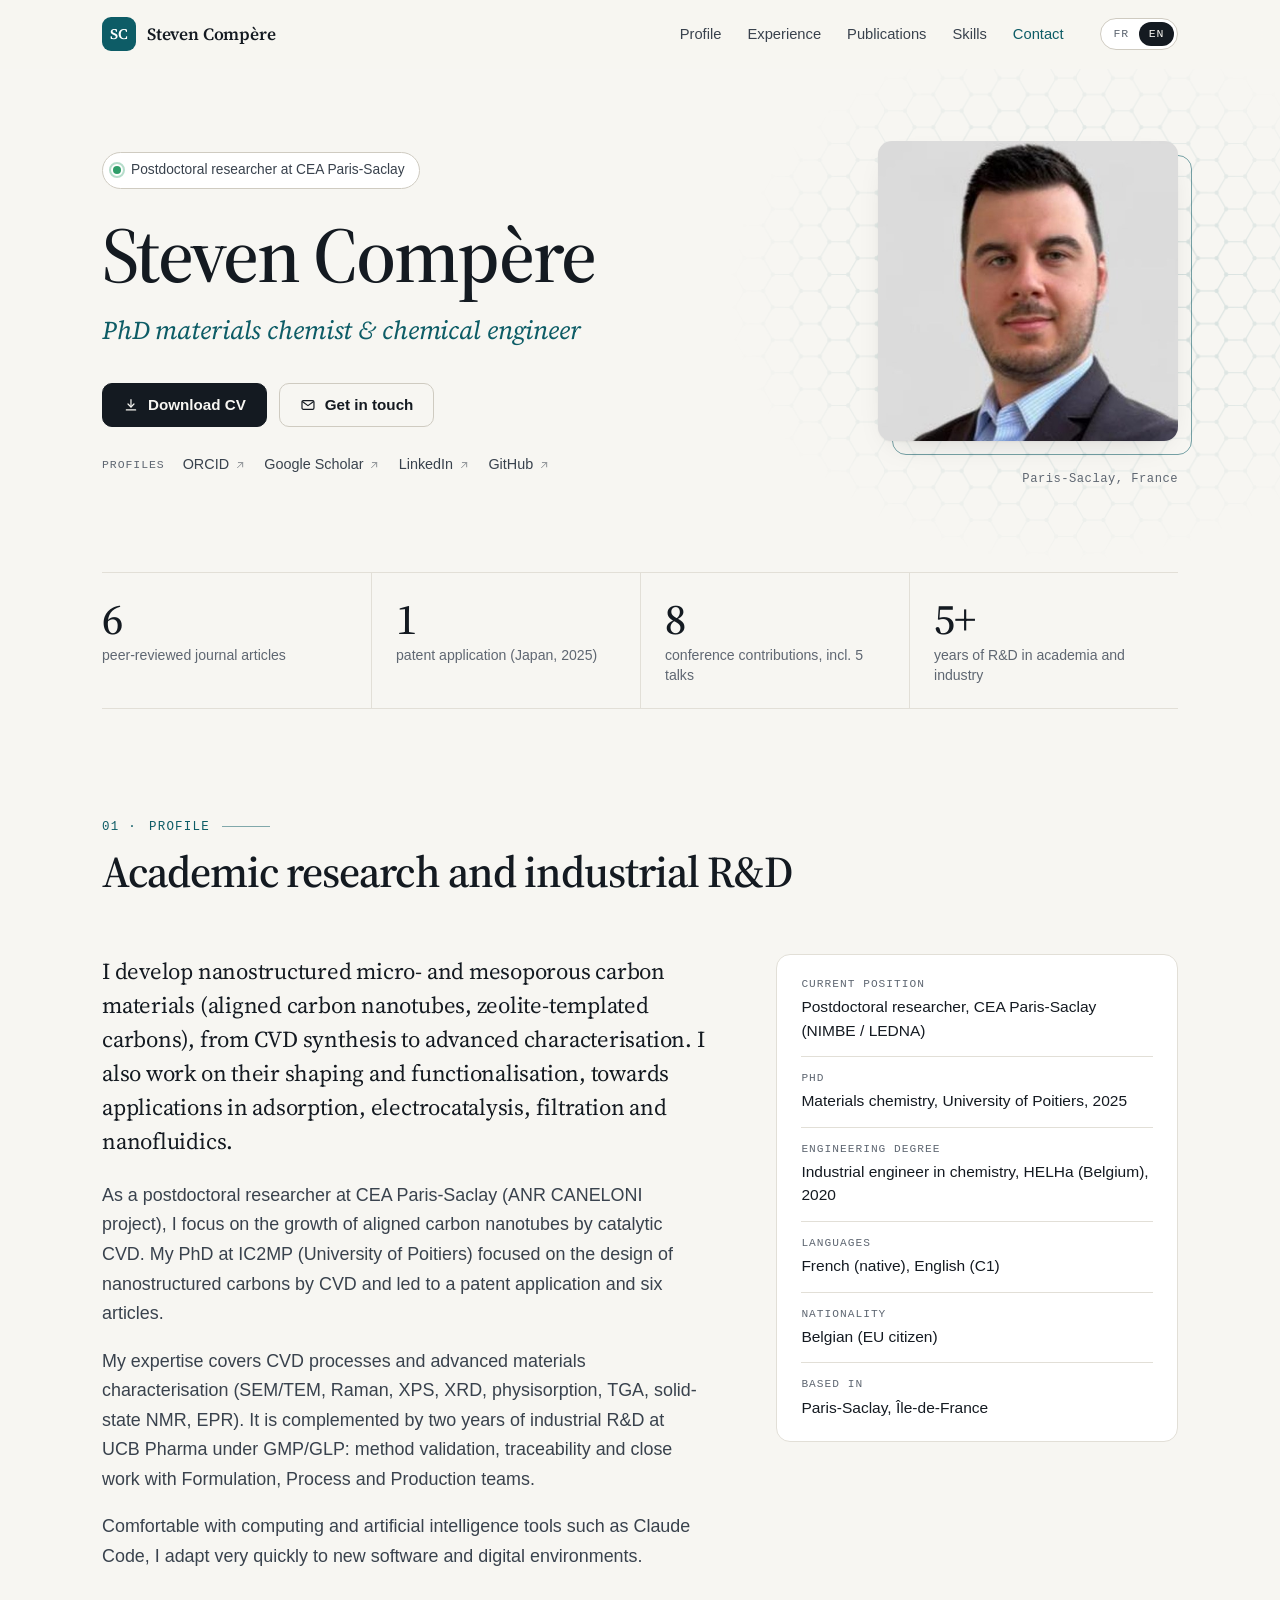
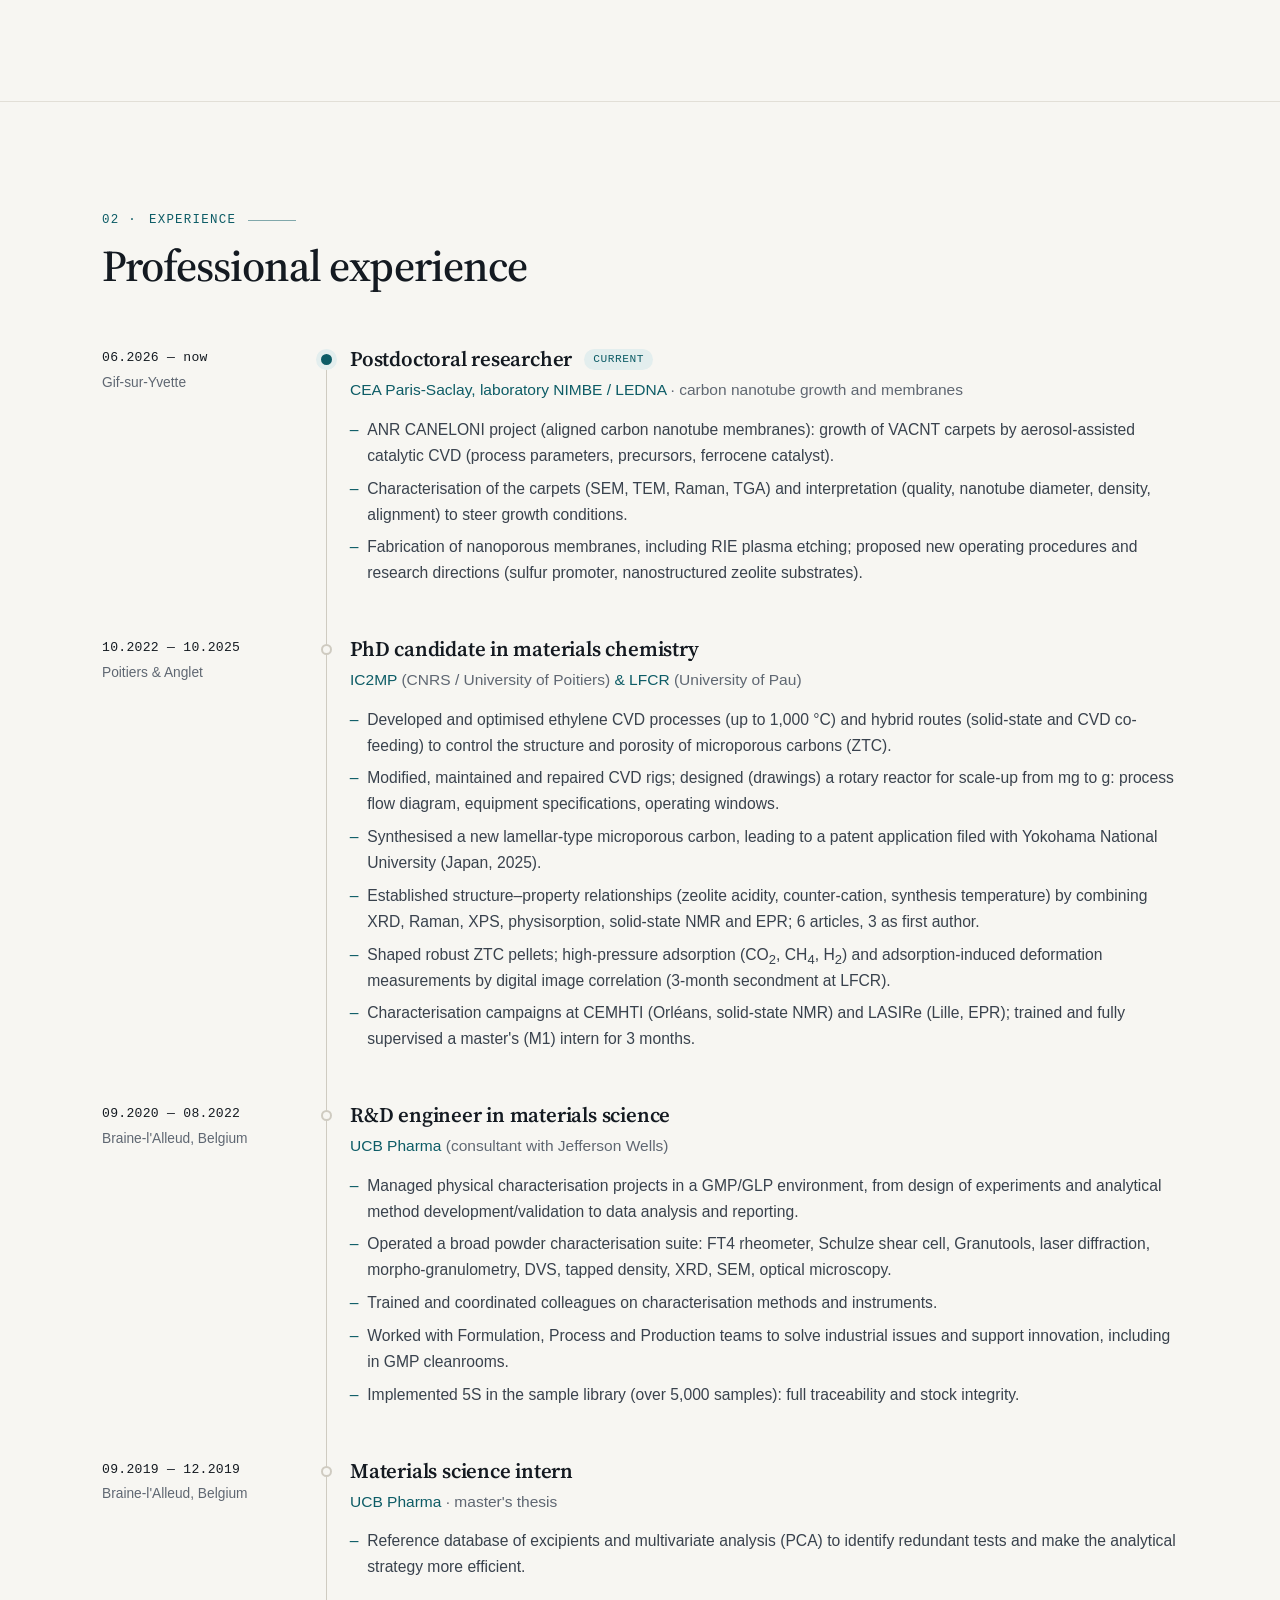
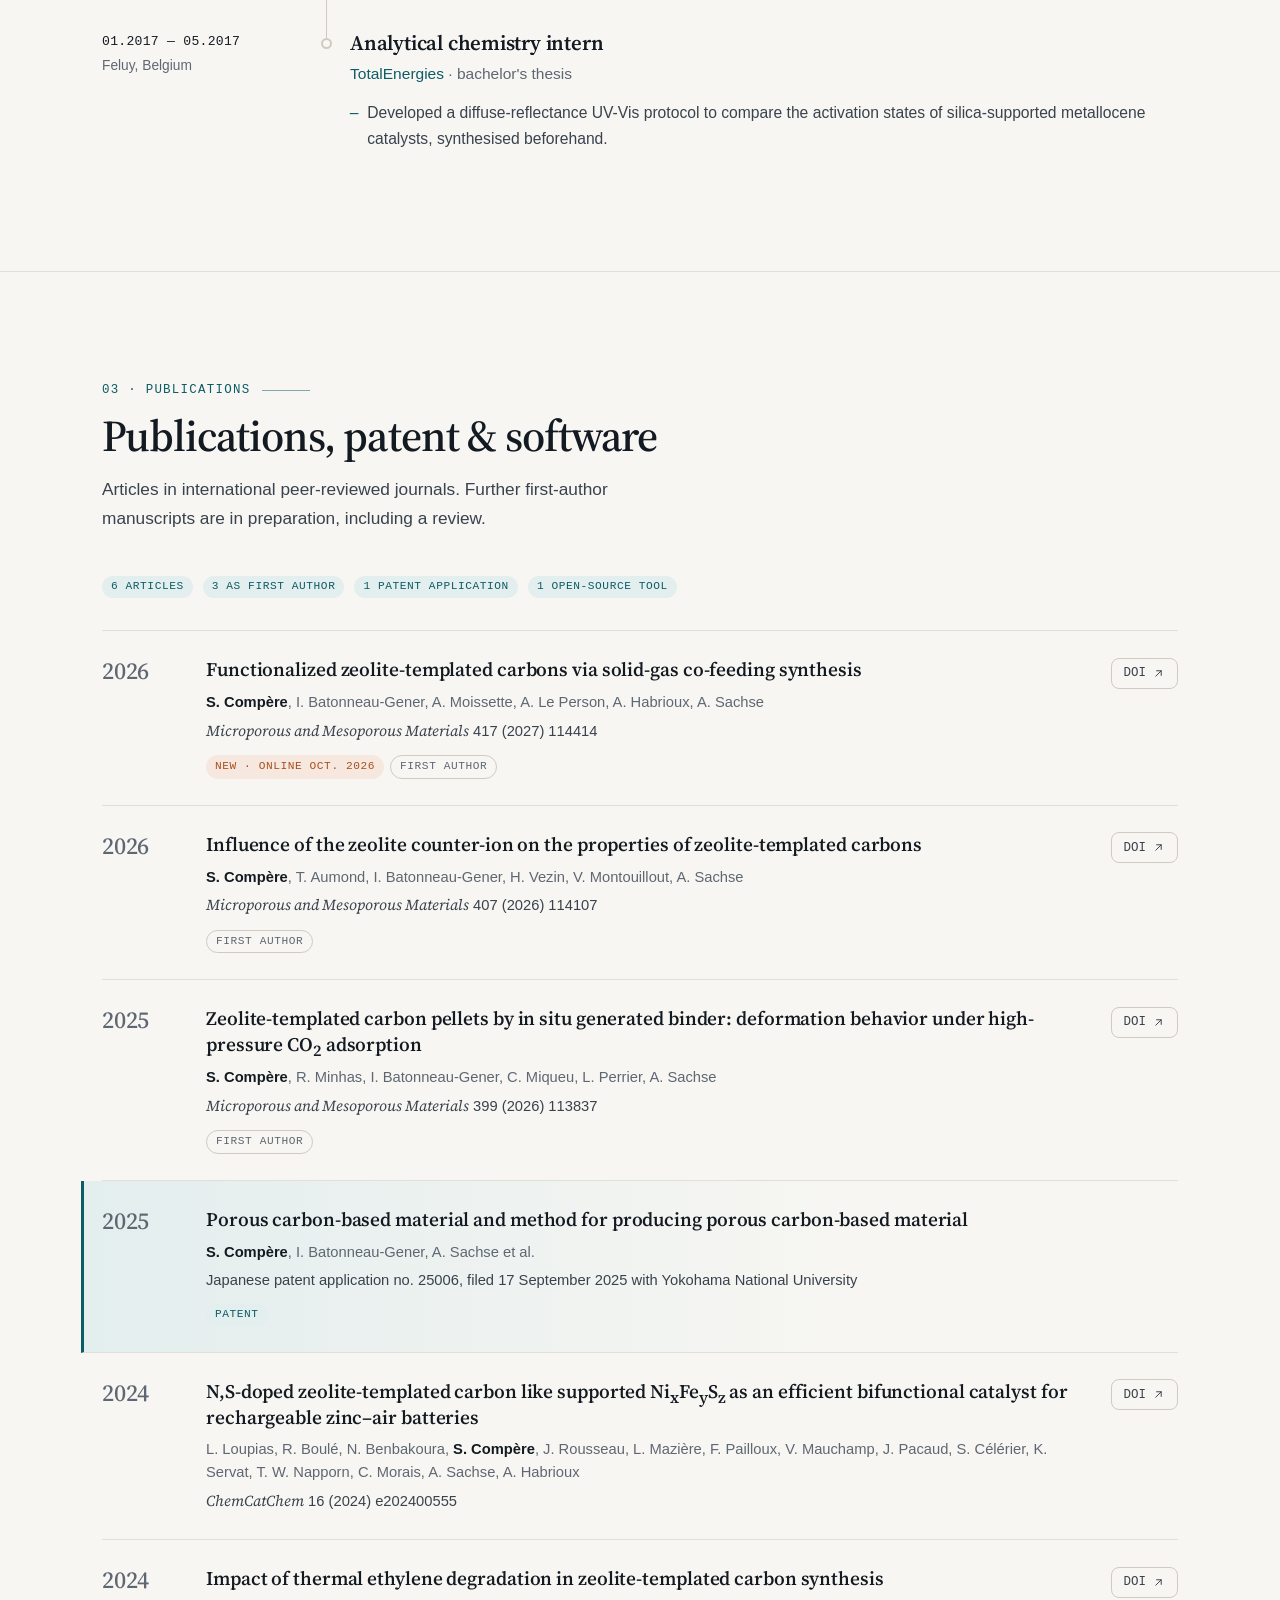
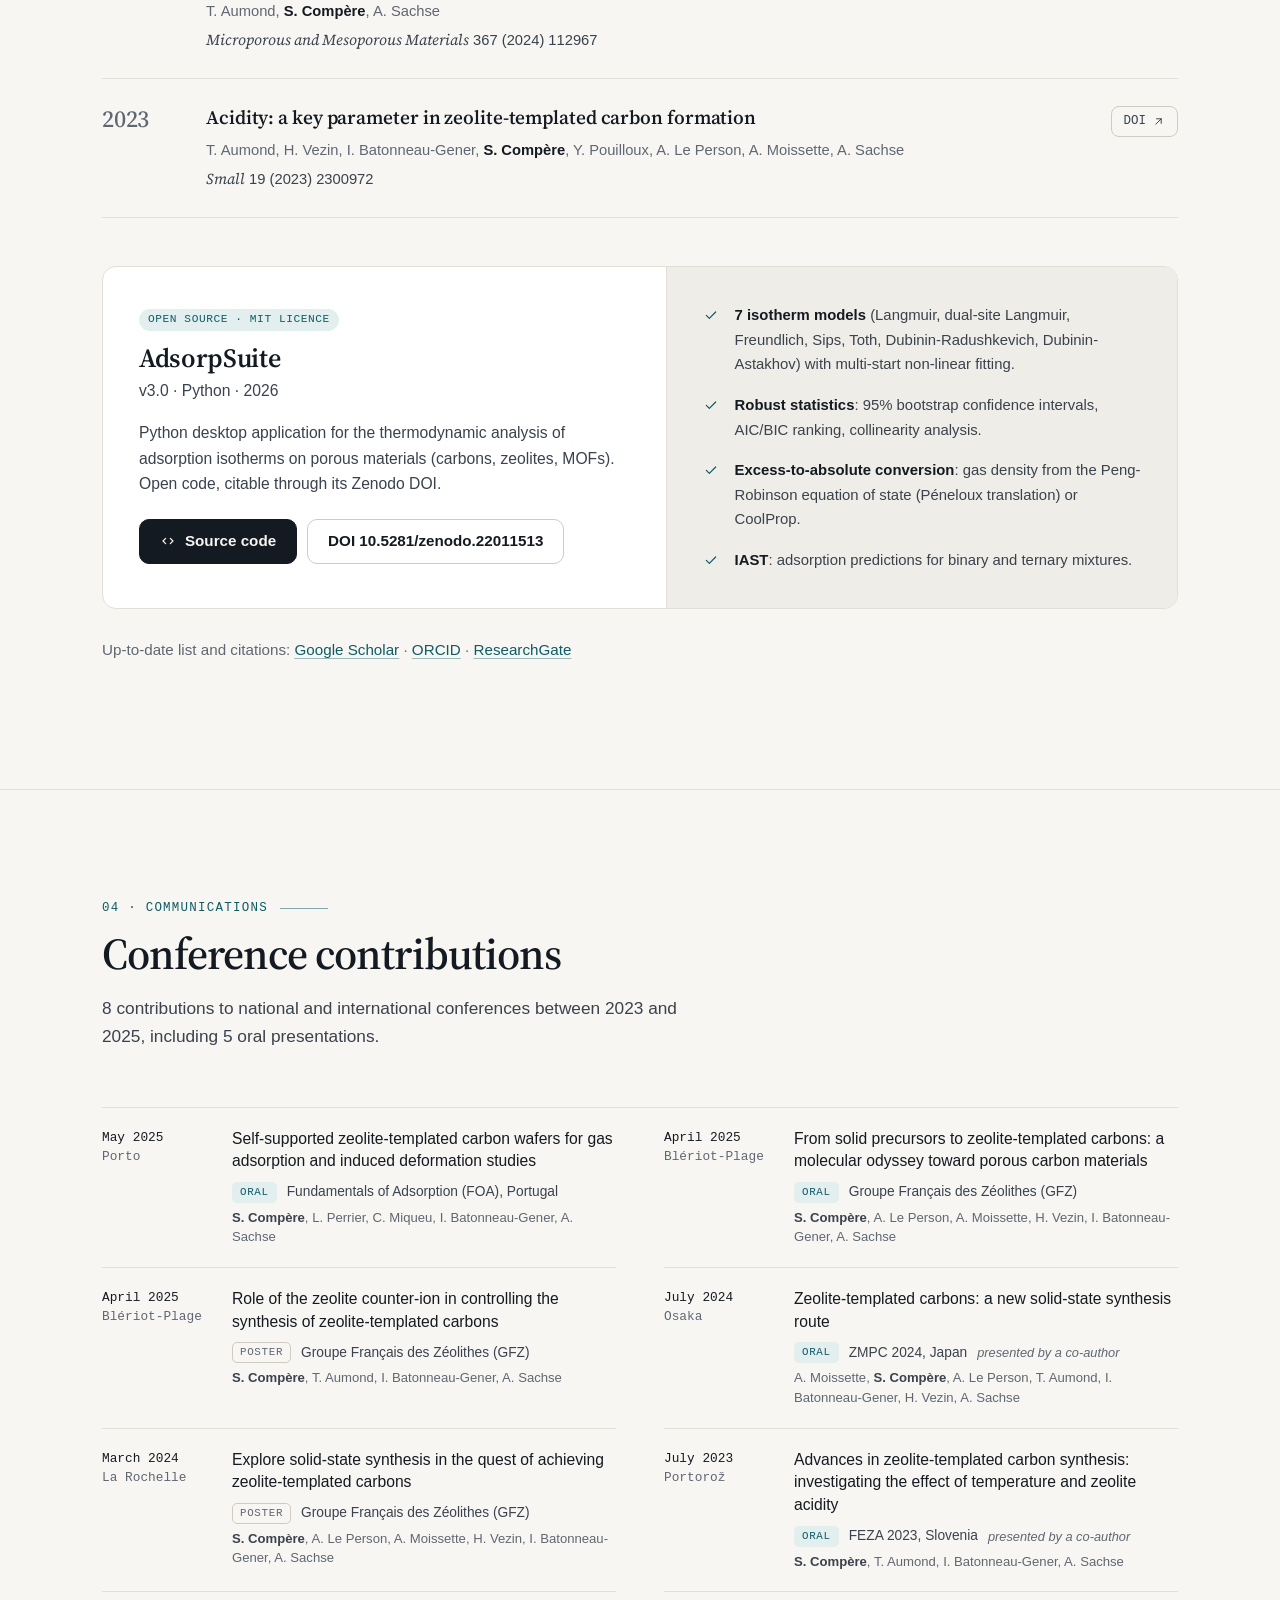
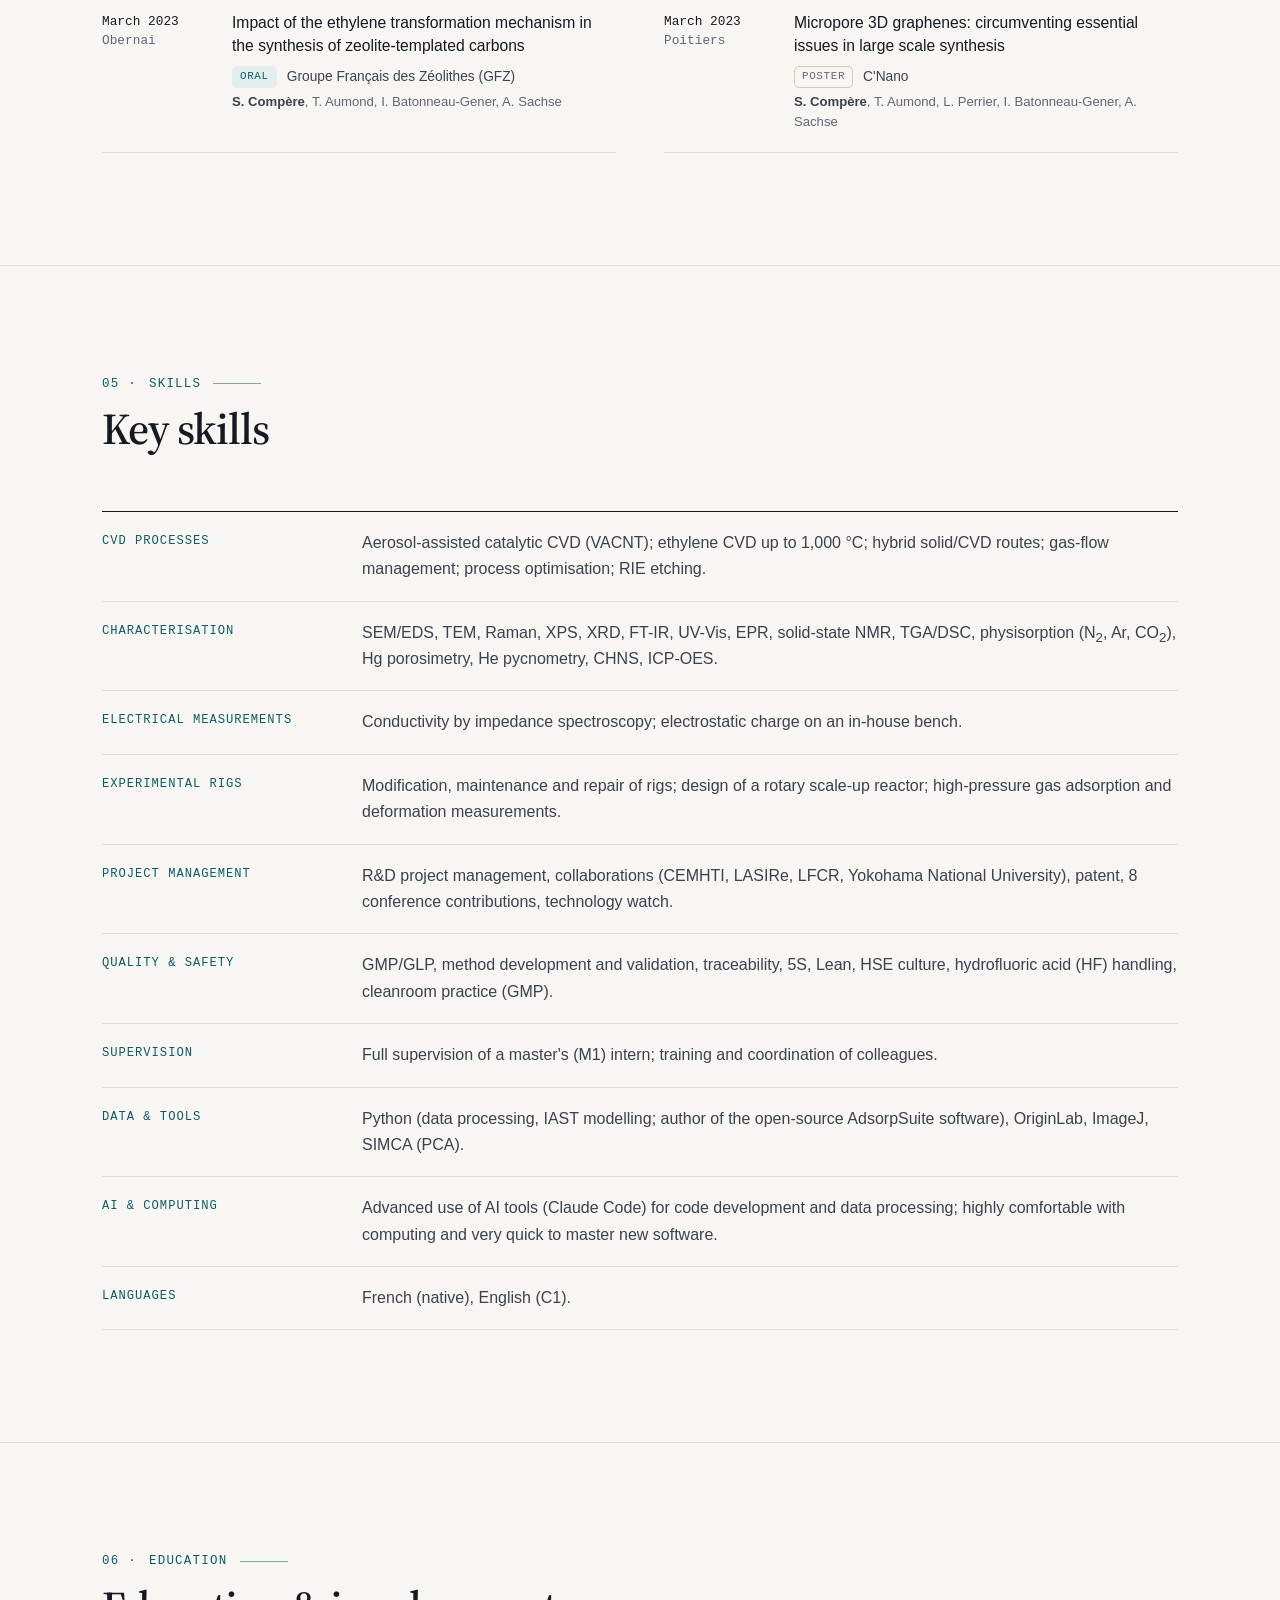
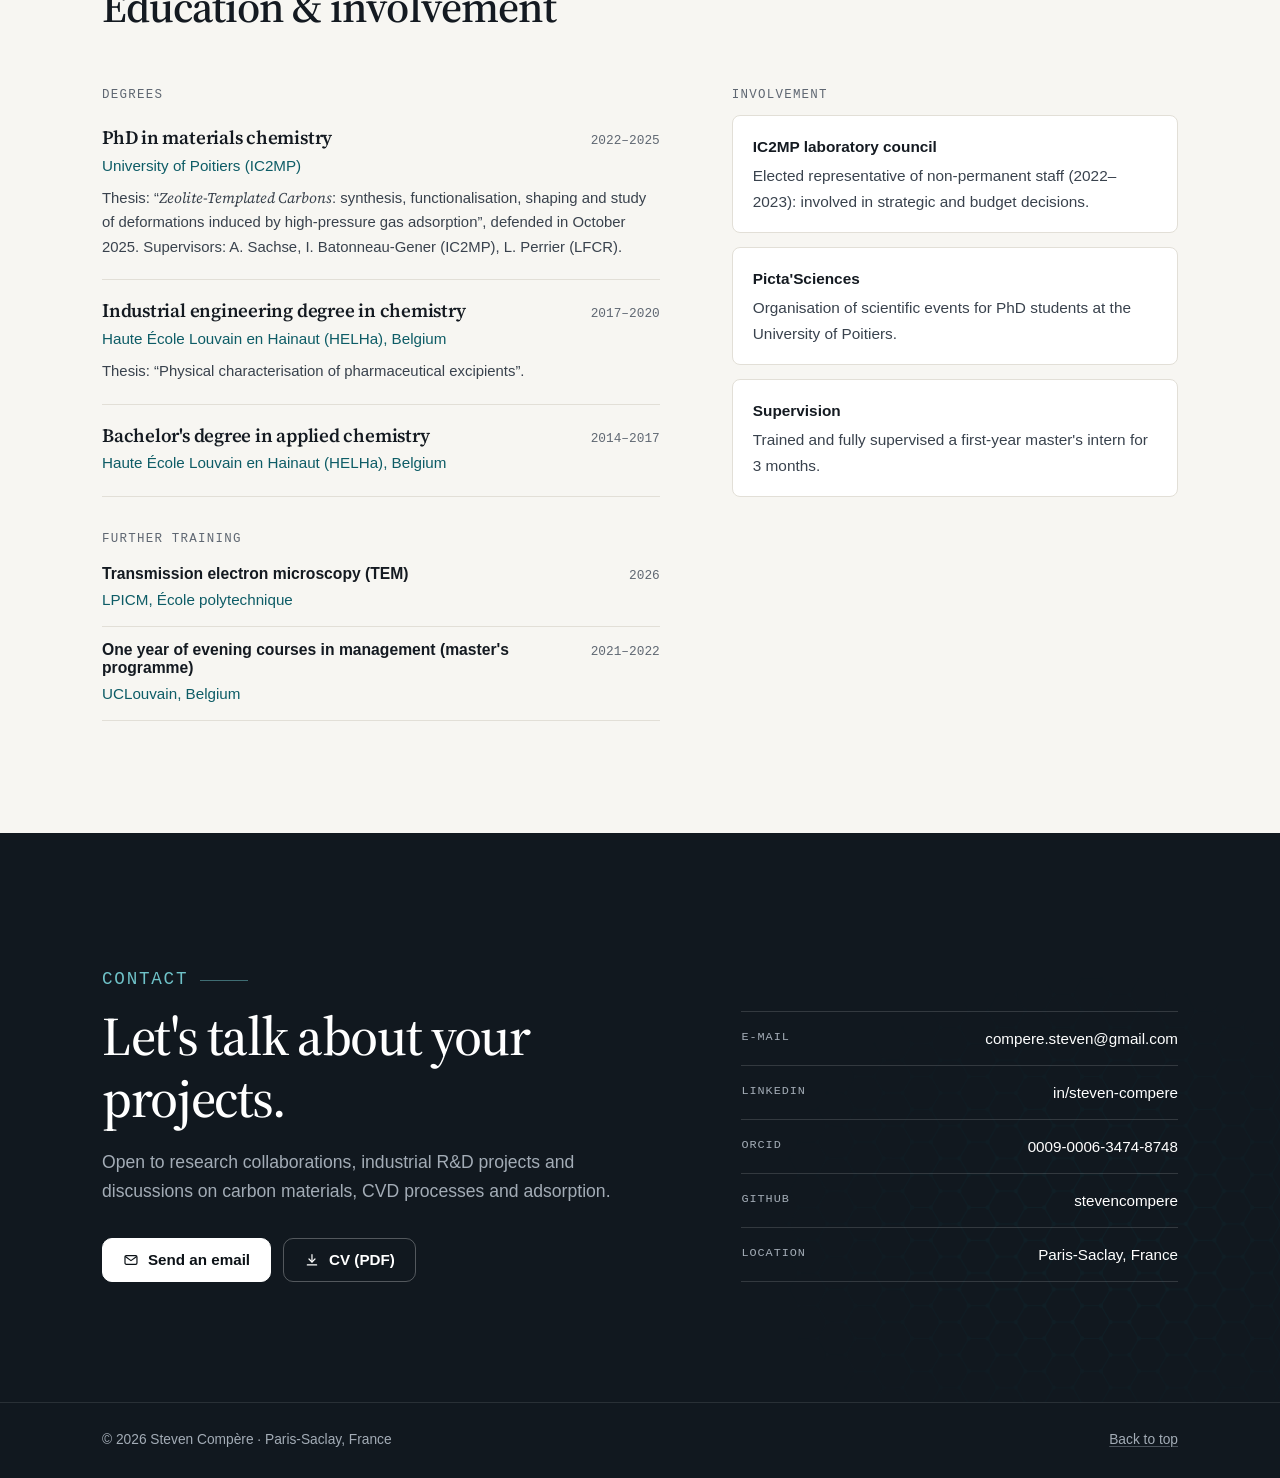
==== commit cb82292a: "Ajout de l'aisance informatique et des outils d'IA (Claude Code) - Profil : phrase sur l'aisance inf" ====
--- a/index.html
+++ b/index.html
@@ -197,6 +197,10 @@
           <span lang="fr">Mon expertise couvre les procédés CVD et la caractérisation avancée des matériaux (MEB/MET, Raman, XPS, DRX, physisorption, ATG, RMN du solide, RPE). Elle est complétée par deux années de R&amp;D industrielle chez UCB Pharma sous normes GMP/GLP&nbsp;: validation de méthodes, traçabilité et collaboration avec les équipes Formulation, Procédés et Production.</span>
           <span lang="en">My expertise covers CVD processes and advanced materials characterisation (SEM/TEM, Raman, XPS, XRD, physisorption, TGA, solid-state NMR, EPR). It is complemented by two years of industrial R&amp;D at UCB Pharma under GMP/GLP: method validation, traceability and close work with Formulation, Process and Production teams.</span>
         </p>
+        <p>
+          <span lang="fr">À l'aise avec l'informatique et les outils d'intelligence artificielle, comme Claude Code, je m'adapte très vite à de nouveaux logiciels et environnements numériques.</span>
+          <span lang="en">Comfortable with computing and artificial intelligence tools such as Claude Code, I adapt very quickly to new software and digital environments.</span>
+        </p>
       </div>
       <dl class="facts reveal">
         <div><dt><span lang="fr">Poste actuel</span><span lang="en">Current position</span></dt>
@@ -609,8 +613,13 @@
       </div>
       <div>
         <dt><span lang="fr">Données &amp; outils</span><span lang="en">Data &amp; tools</span></dt>
-        <dd><span lang="fr">Python (traitement de données, modélisation IAST, codage assisté par IA&nbsp;; auteur du logiciel libre AdsorpSuite), OriginLab, ImageJ, SIMCA (ACP).</span>
-            <span lang="en">Python (data processing, IAST modelling, AI-assisted coding; author of the open-source AdsorpSuite software), OriginLab, ImageJ, SIMCA (PCA).</span></dd>
+        <dd><span lang="fr">Python (traitement de données, modélisation IAST&nbsp;; auteur du logiciel libre AdsorpSuite), OriginLab, ImageJ, SIMCA (ACP).</span>
+            <span lang="en">Python (data processing, IAST modelling; author of the open-source AdsorpSuite software), OriginLab, ImageJ, SIMCA (PCA).</span></dd>
+      </div>
+      <div>
+        <dt><span lang="fr">IA &amp; informatique</span><span lang="en">AI &amp; computing</span></dt>
+        <dd><span lang="fr">Utilisation avancée d'outils d'IA (Claude Code) pour le développement de code et le traitement de données&nbsp;; grande aisance informatique et prise en main très rapide de nouveaux logiciels.</span>
+            <span lang="en">Advanced use of AI tools (Claude Code) for code development and data processing; highly comfortable with computing and very quick to master new software.</span></dd>
       </div>
       <div>
         <dt><span lang="fr">Langues</span><span lang="en">Languages</span></dt>
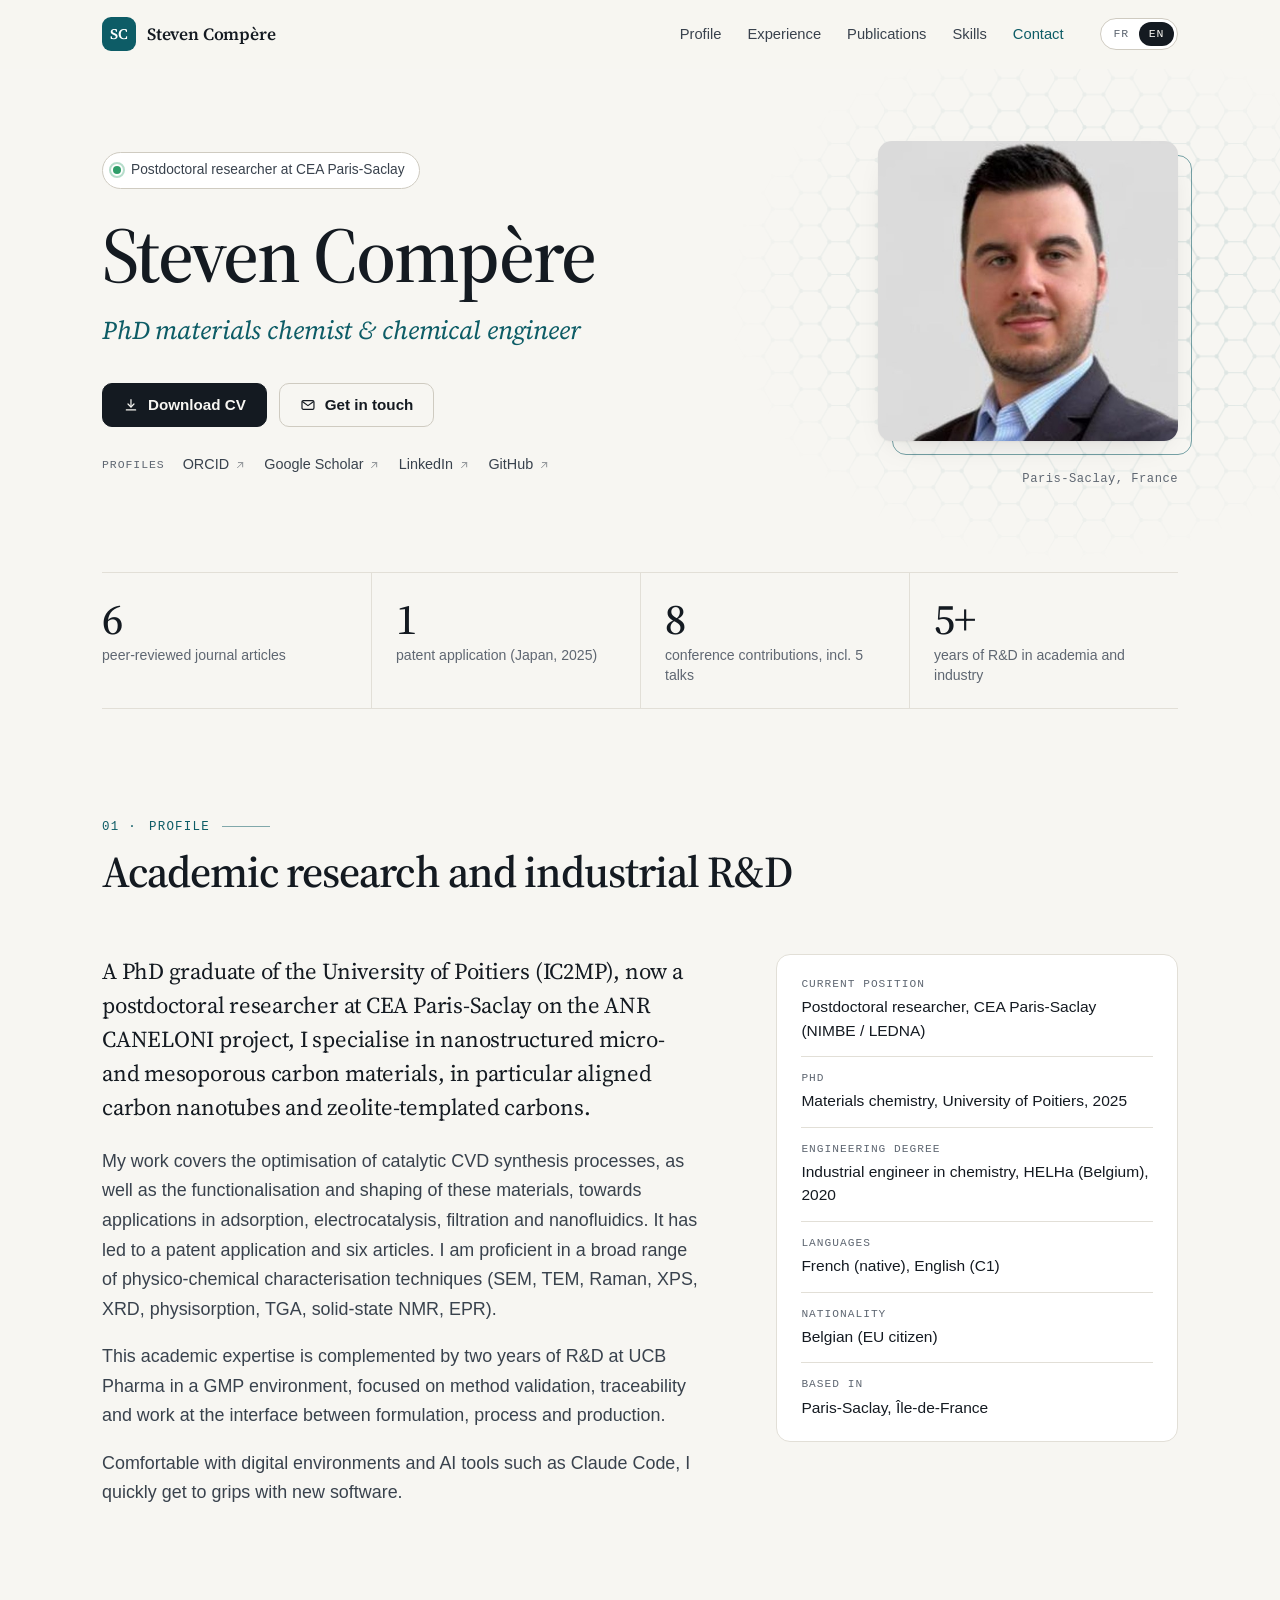
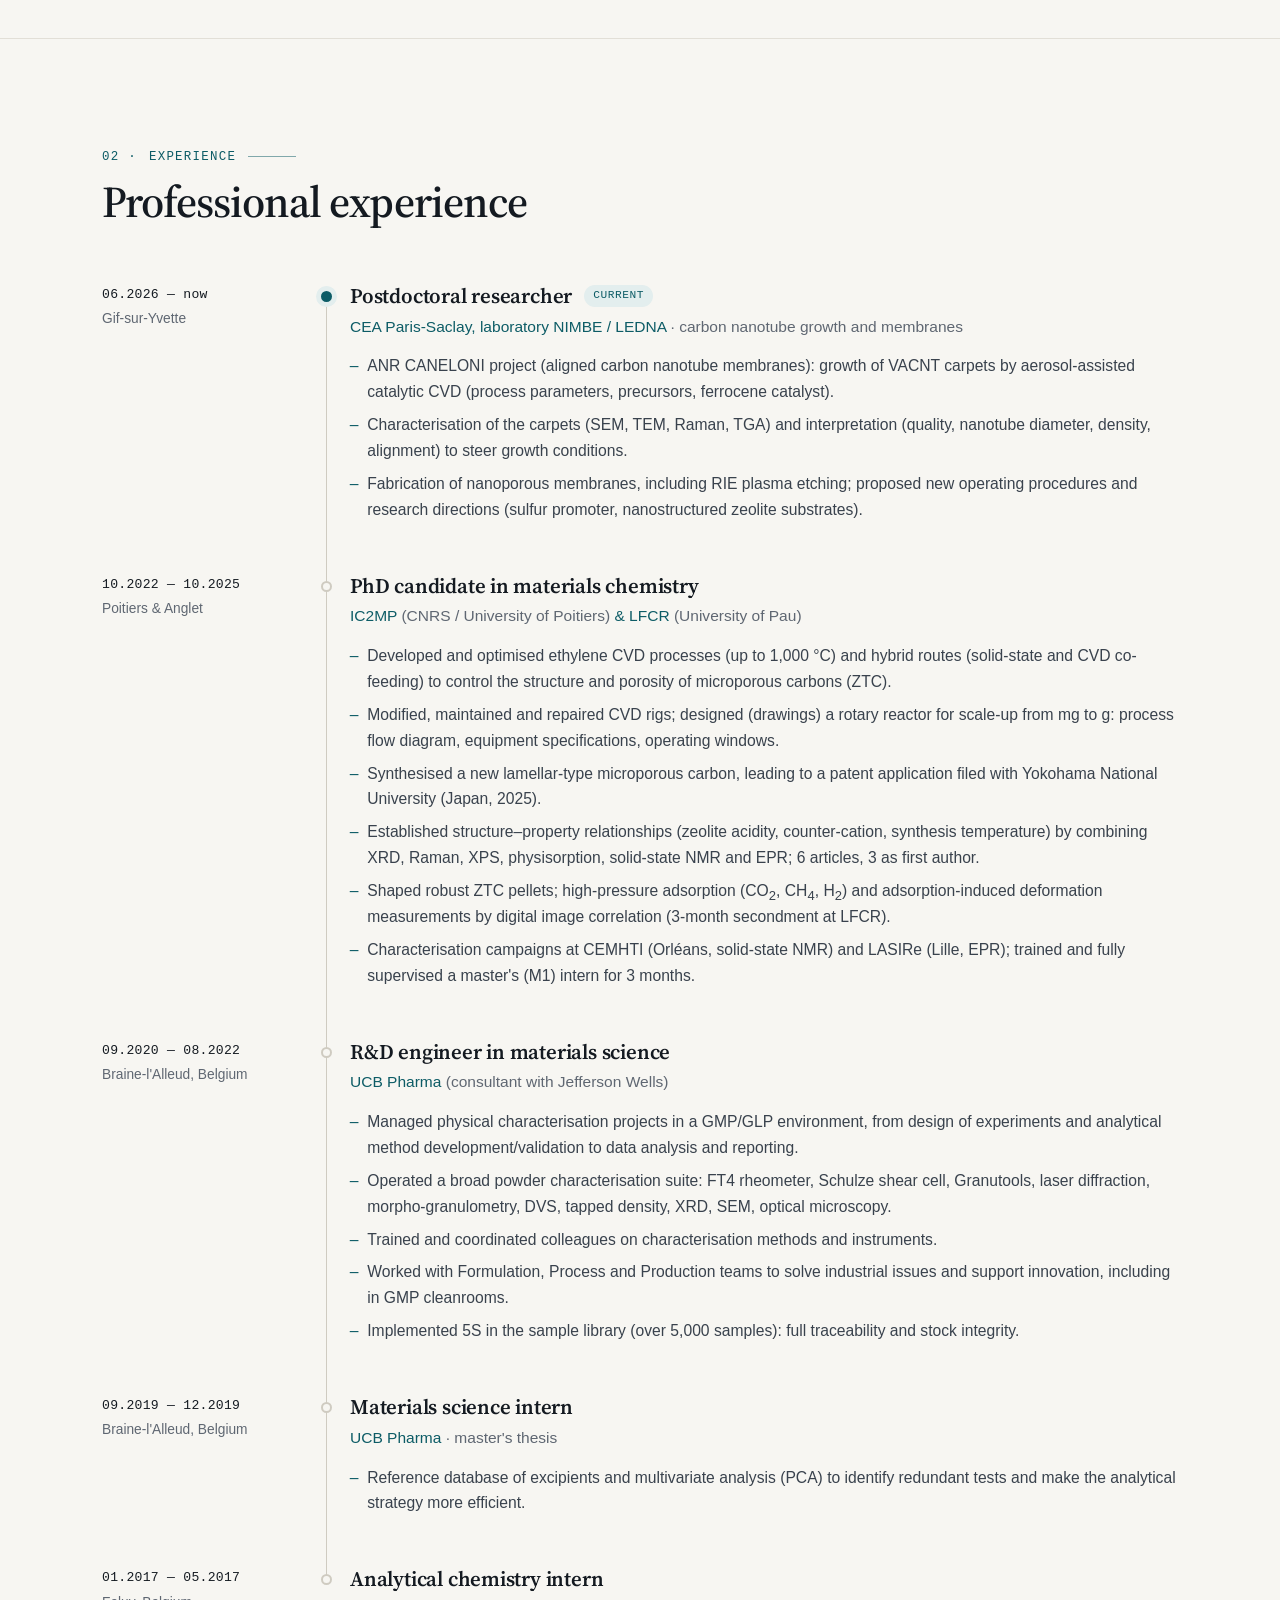
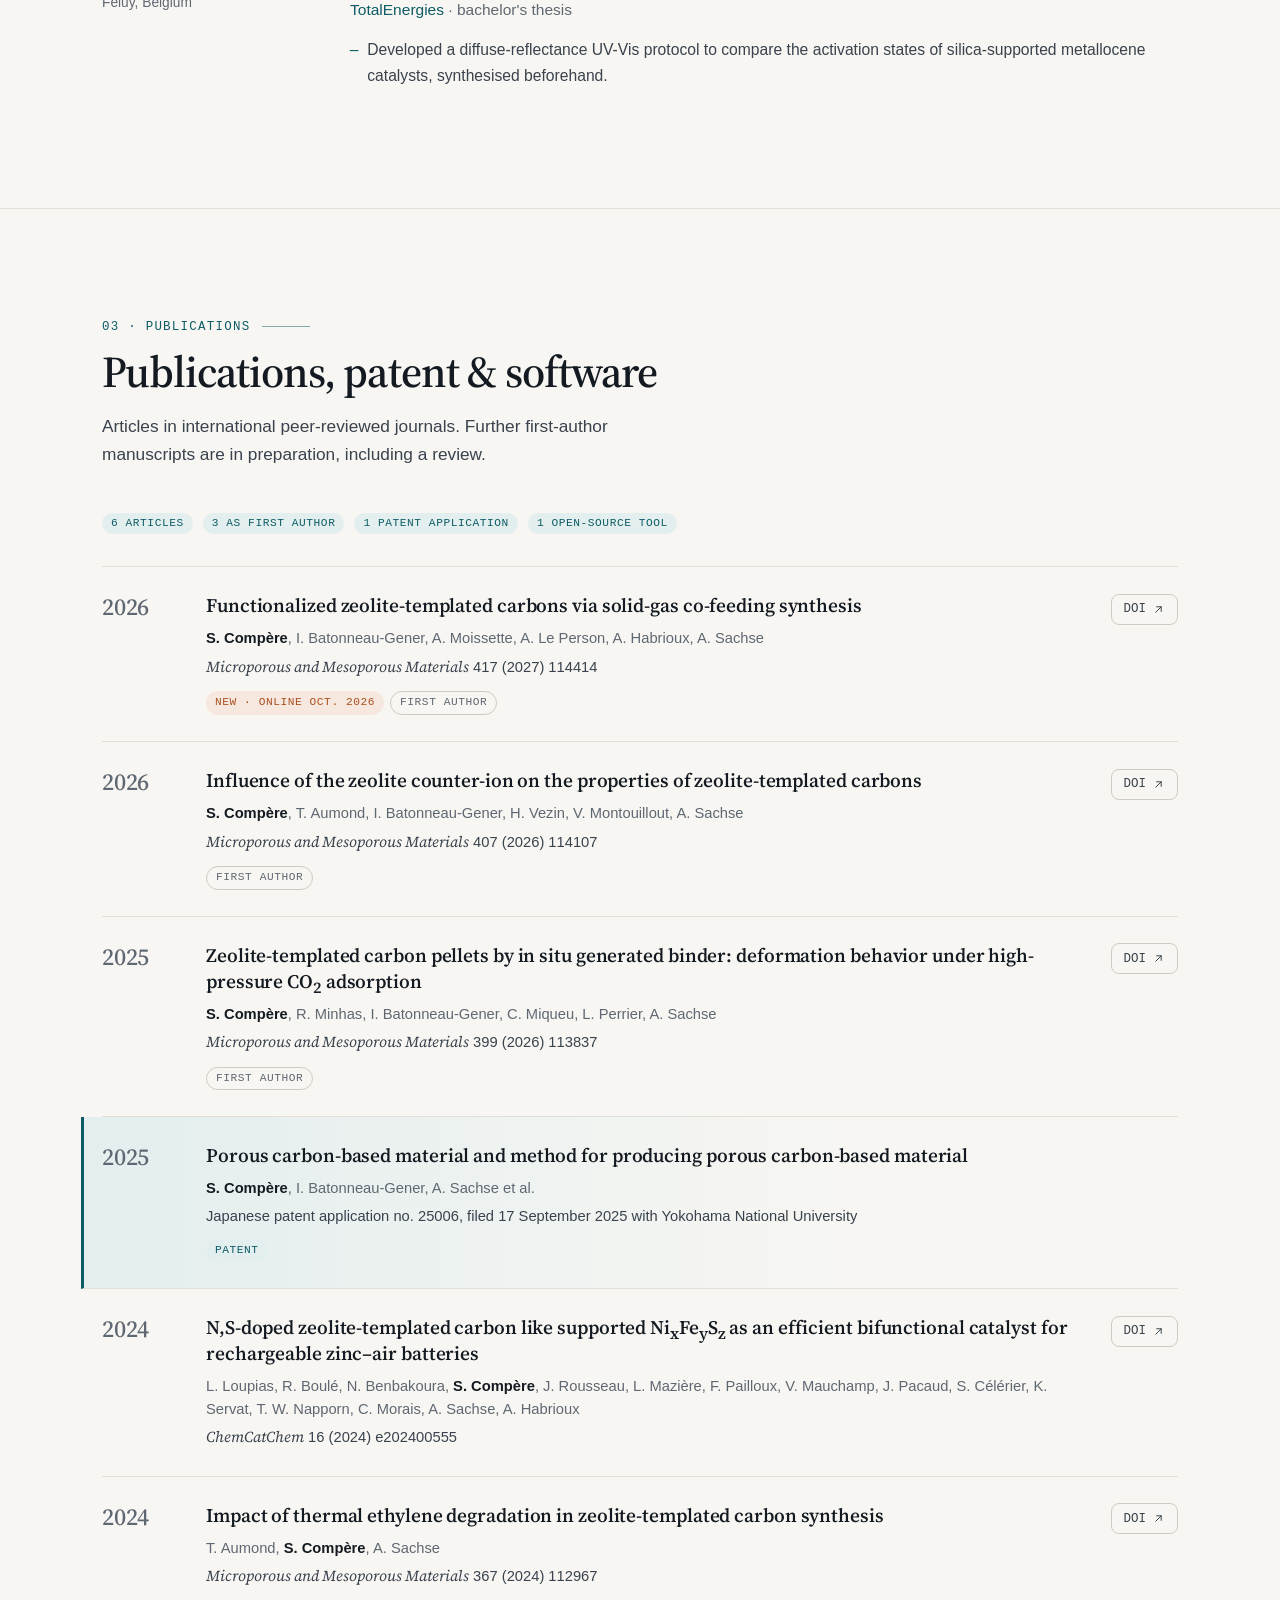
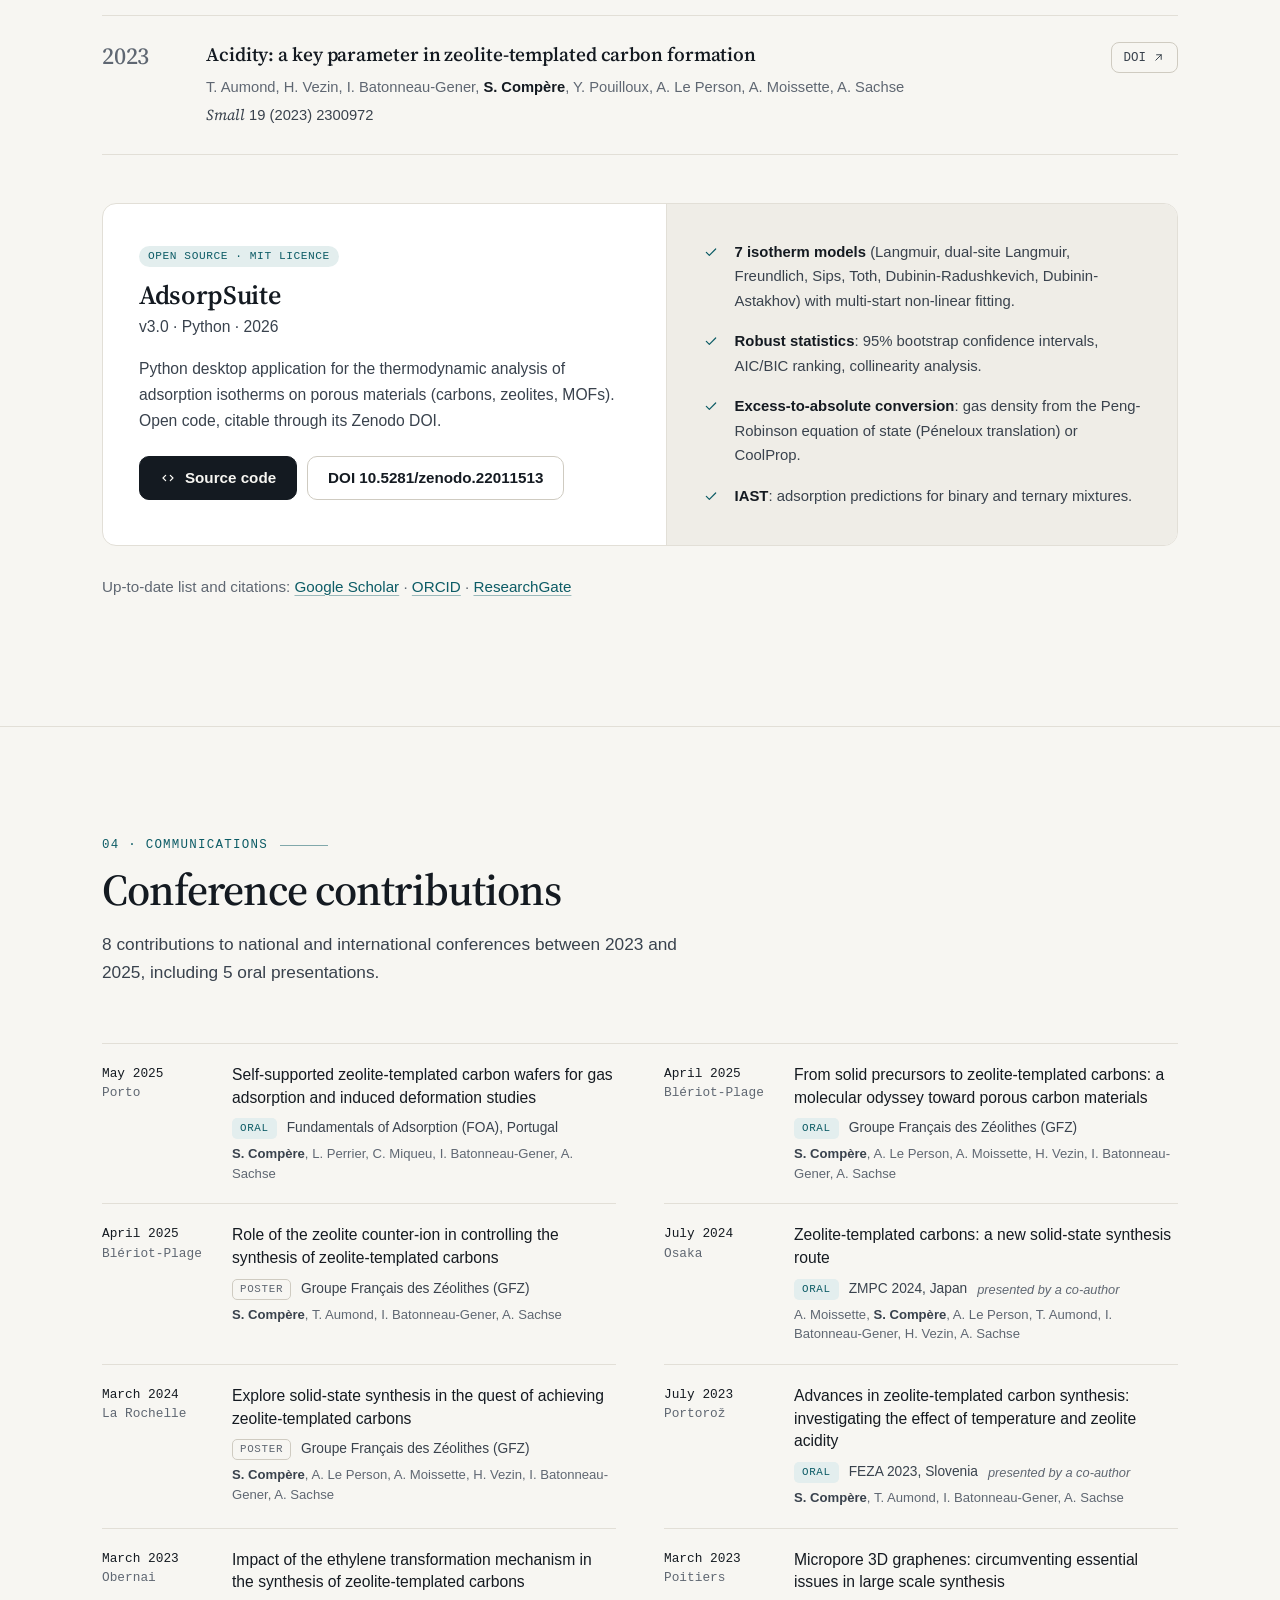
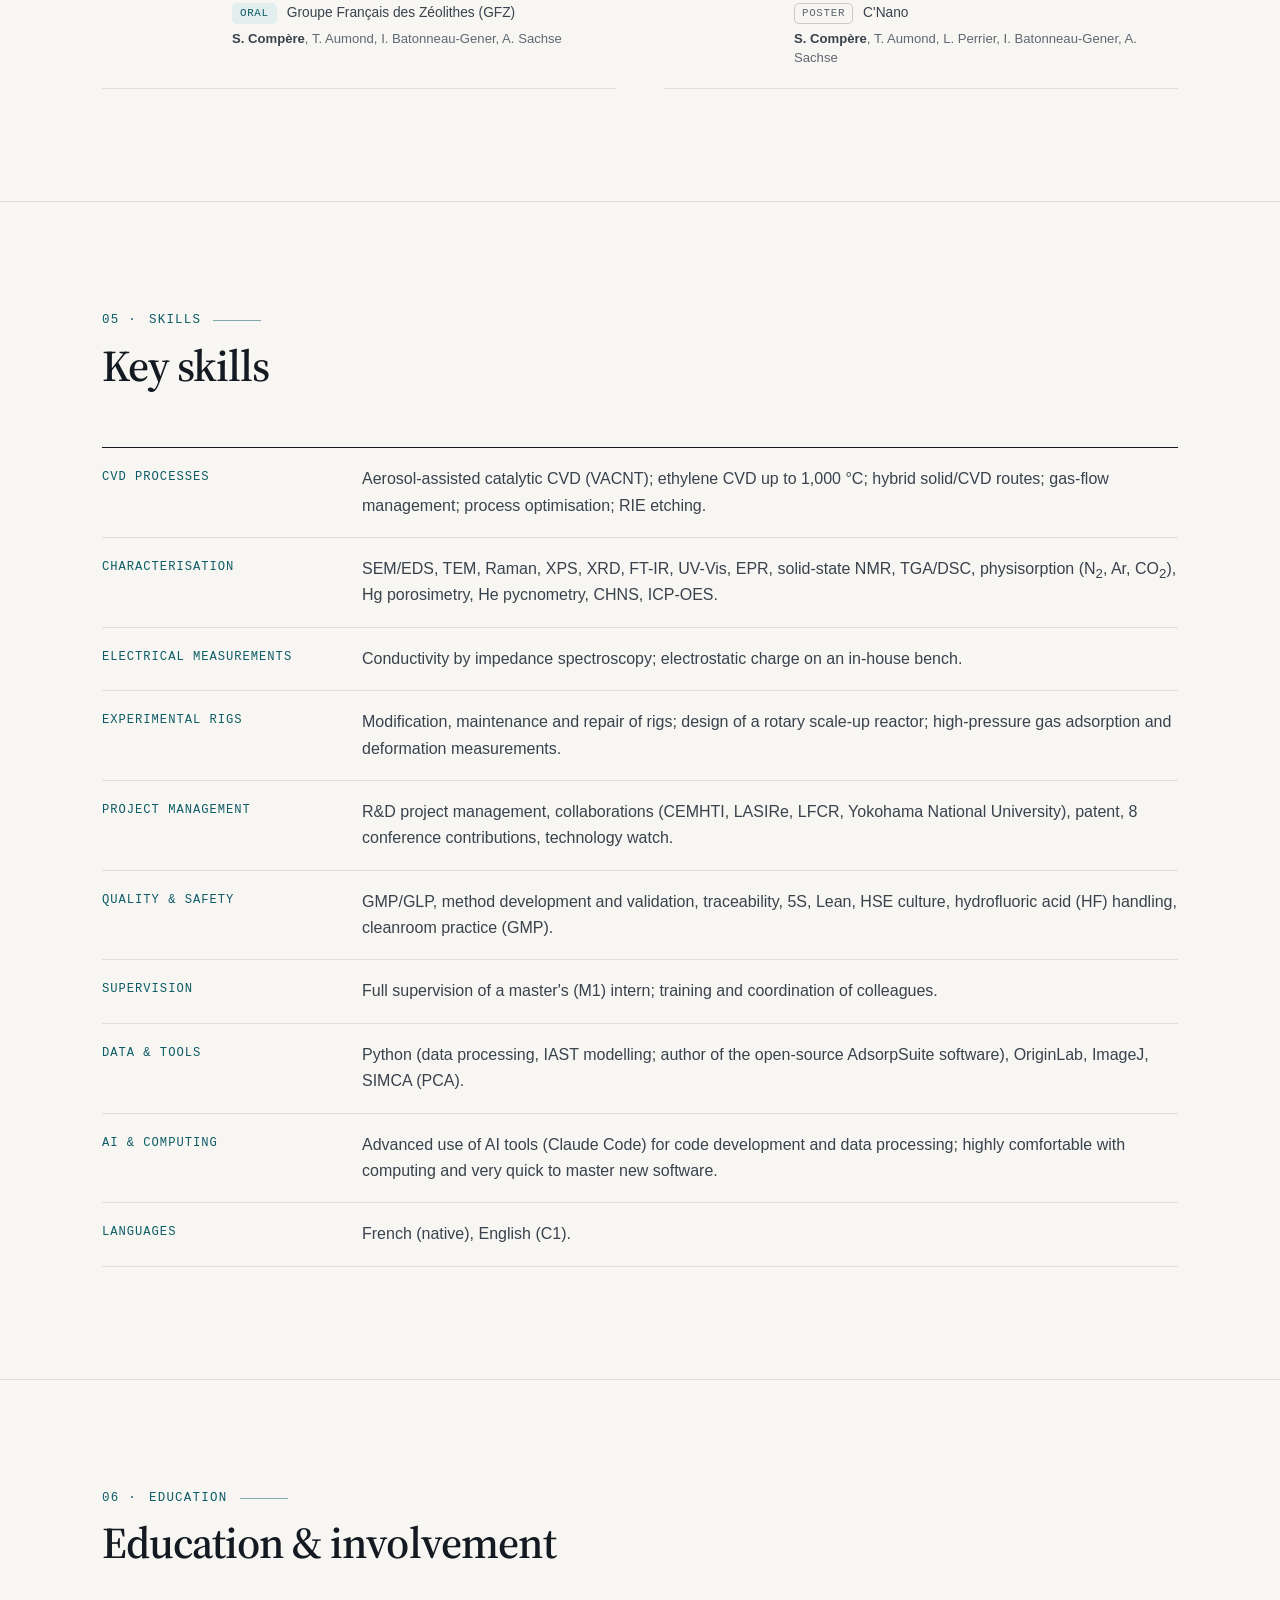
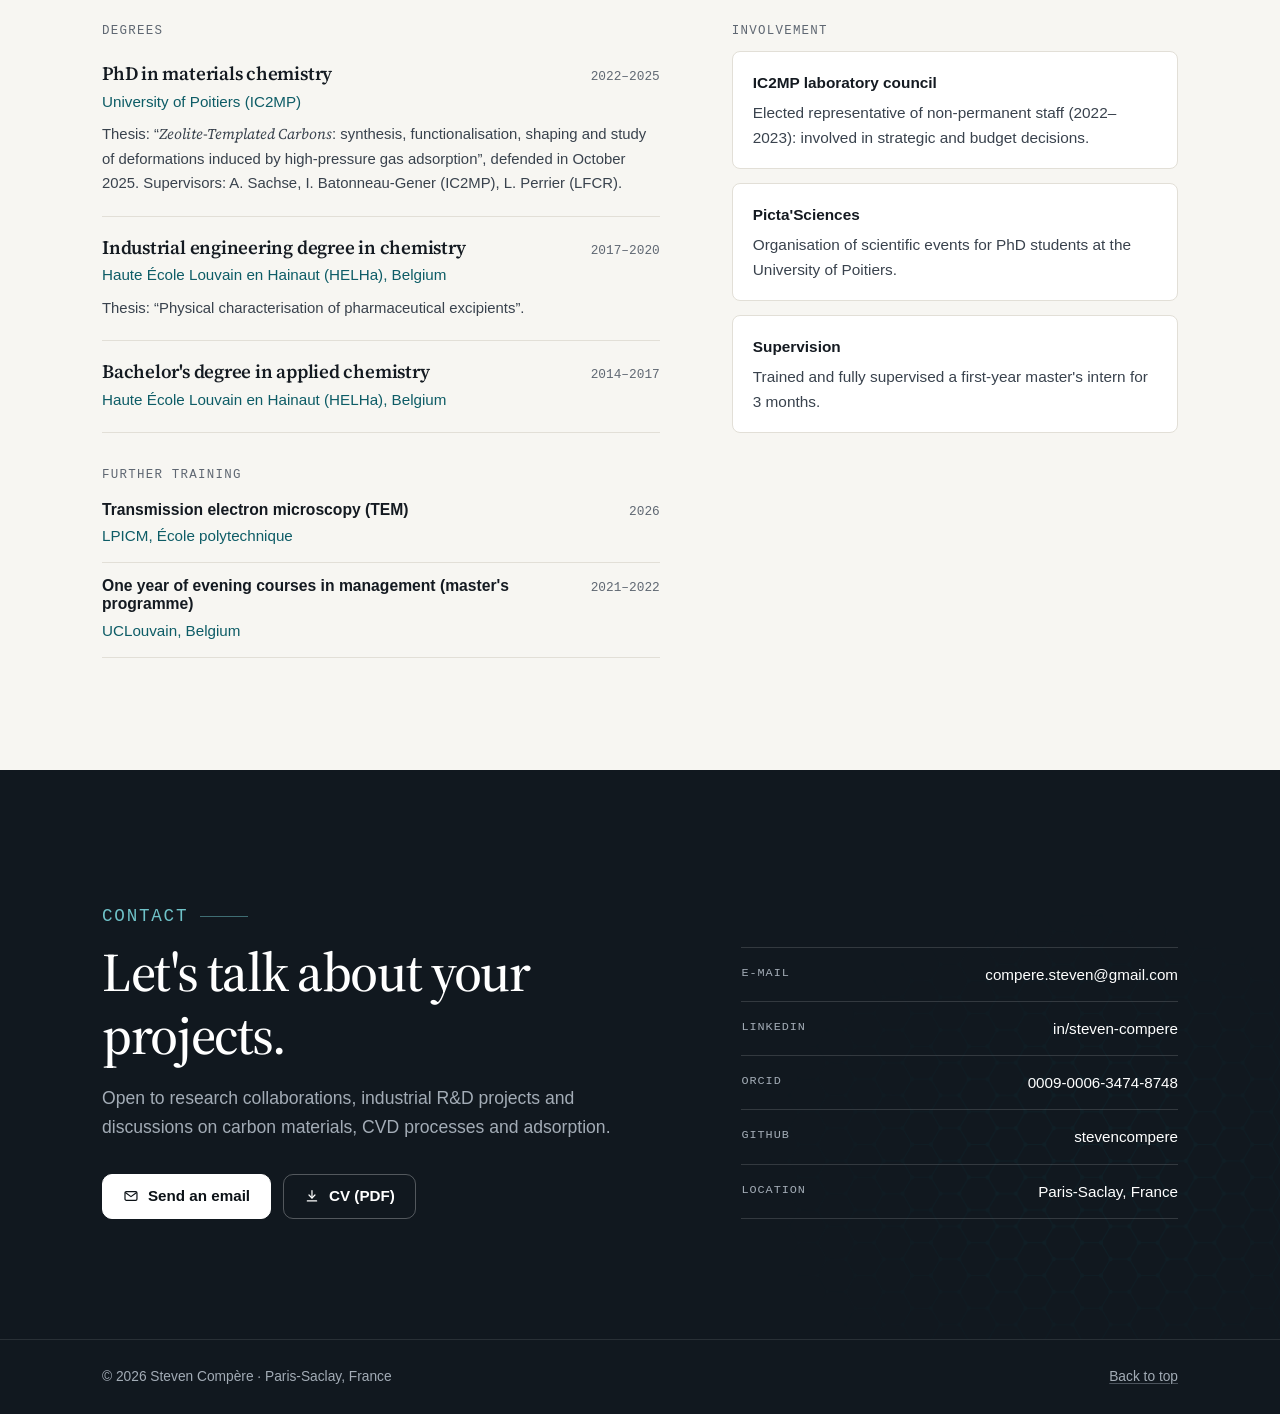
==== commit c672c64e: "Profil : nouveau texte de présentation rédigé avec Steven Co-Authored-By: Claude Opus 5.5 <noreply@a" ====
--- a/index.html
+++ b/index.html
@@ -186,20 +186,20 @@
     <div class="about">
       <div class="about-text reveal">
         <p>
-          <span lang="fr">Je développe des matériaux carbonés nanostructurés micro- et mésoporeux (nanotubes de carbone alignés, carbones à gabarit zéolithique), de leur synthèse par CVD à leur caractérisation avancée. Je travaille également sur leur mise en forme et leur fonctionnalisation, en vue d'applications en adsorption, électrocatalyse, filtration et nanofluidique.</span>
-          <span lang="en">I develop nanostructured micro- and mesoporous carbon materials (aligned carbon nanotubes, zeolite-templated carbons), from CVD synthesis to advanced characterisation. I also work on their shaping and functionalisation, towards applications in adsorption, electrocatalysis, filtration and nanofluidics.</span>
+          <span lang="fr">Docteur de l'Université de Poitiers (IC2MP) et actuellement chercheur post-doctoral au CEA Paris-Saclay dans le cadre du projet ANR CANELONI, je suis spécialisé dans les matériaux carbonés nanostructurés micro- et mésoporeux, notamment les nanotubes de carbone alignés et les carbones à gabarit zéolithique.</span>
+          <span lang="en">A PhD graduate of the University of Poitiers (IC2MP), now a postdoctoral researcher at CEA Paris-Saclay on the ANR CANELONI project, I specialise in nanostructured micro- and mesoporous carbon materials, in particular aligned carbon nanotubes and zeolite-templated carbons.</span>
         </p>
         <p>
-          <span lang="fr">Chercheur post-doctoral au CEA Paris-Saclay (projet ANR CANELONI), je me consacre à la croissance de nanotubes de carbone alignés par CVD catalytique. Ma thèse à l'IC2MP (Université de Poitiers) portait sur l'élaboration de carbones nanostructurés par CVD et a donné lieu à une demande de brevet et à six articles.</span>
-          <span lang="en">As a postdoctoral researcher at CEA Paris-Saclay (ANR CANELONI project), I focus on the growth of aligned carbon nanotubes by catalytic CVD. My PhD at IC2MP (University of Poitiers) focused on the design of nanostructured carbons by CVD and led to a patent application and six articles.</span>
+          <span lang="fr">Mes travaux portent sur l'optimisation de procédés de synthèse par CVD catalytique, ainsi que sur la fonctionnalisation et la mise en forme de ces matériaux, en vue d'applications en adsorption, électrocatalyse, filtration et nanofluidique. Ils ont donné lieu à une demande de brevet et à six articles. Je maîtrise un large éventail de techniques de caractérisation physico-chimique (MEB, MET, Raman, XPS, DRX, physisorption, ATG, RMN du solide, RPE).</span>
+          <span lang="en">My work covers the optimisation of catalytic CVD synthesis processes, as well as the functionalisation and shaping of these materials, towards applications in adsorption, electrocatalysis, filtration and nanofluidics. It has led to a patent application and six articles. I am proficient in a broad range of physico-chemical characterisation techniques (SEM, TEM, Raman, XPS, XRD, physisorption, TGA, solid-state NMR, EPR).</span>
         </p>
         <p>
-          <span lang="fr">Mon expertise couvre les procédés CVD et la caractérisation avancée des matériaux (MEB/MET, Raman, XPS, DRX, physisorption, ATG, RMN du solide, RPE). Elle est complétée par deux années de R&amp;D industrielle chez UCB Pharma sous normes GMP/GLP&nbsp;: validation de méthodes, traçabilité et collaboration avec les équipes Formulation, Procédés et Production.</span>
-          <span lang="en">My expertise covers CVD processes and advanced materials characterisation (SEM/TEM, Raman, XPS, XRD, physisorption, TGA, solid-state NMR, EPR). It is complemented by two years of industrial R&amp;D at UCB Pharma under GMP/GLP: method validation, traceability and close work with Formulation, Process and Production teams.</span>
+          <span lang="fr">Cette expertise académique est complétée par deux années de R&amp;D chez UCB Pharma en environnement GMP, axées sur la validation de méthodes, la traçabilité et le travail à l'interface entre formulation, procédés et production.</span>
+          <span lang="en">This academic expertise is complemented by two years of R&amp;D at UCB Pharma in a GMP environment, focused on method validation, traceability and work at the interface between formulation, process and production.</span>
         </p>
         <p>
-          <span lang="fr">À l'aise avec l'informatique et les outils d'intelligence artificielle, comme Claude Code, je m'adapte très vite à de nouveaux logiciels et environnements numériques.</span>
-          <span lang="en">Comfortable with computing and artificial intelligence tools such as Claude Code, I adapt very quickly to new software and digital environments.</span>
+          <span lang="fr">À l'aise avec les environnements numériques et les outils d'IA, comme Claude Code, j'assimile rapidement de nouveaux outils logiciels.</span>
+          <span lang="en">Comfortable with digital environments and AI tools such as Claude Code, I quickly get to grips with new software.</span>
         </p>
       </div>
       <dl class="facts reveal">
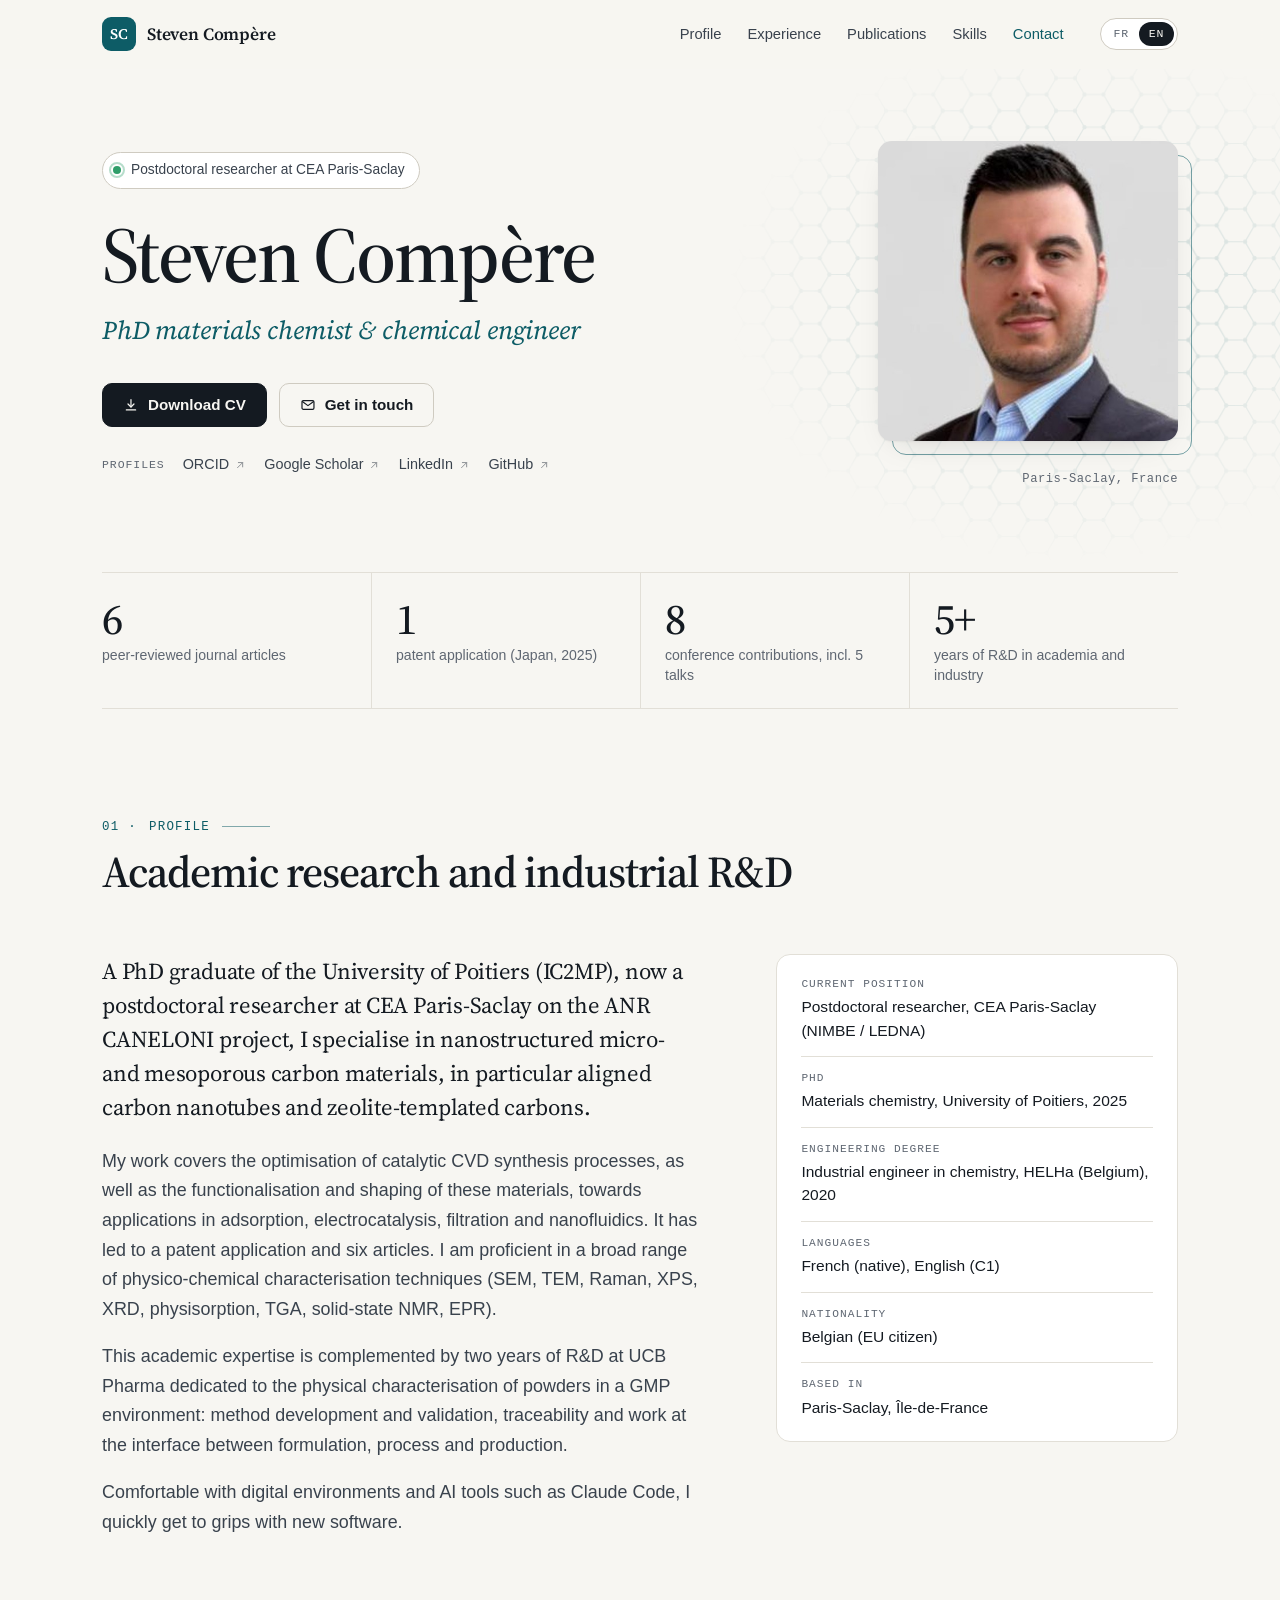
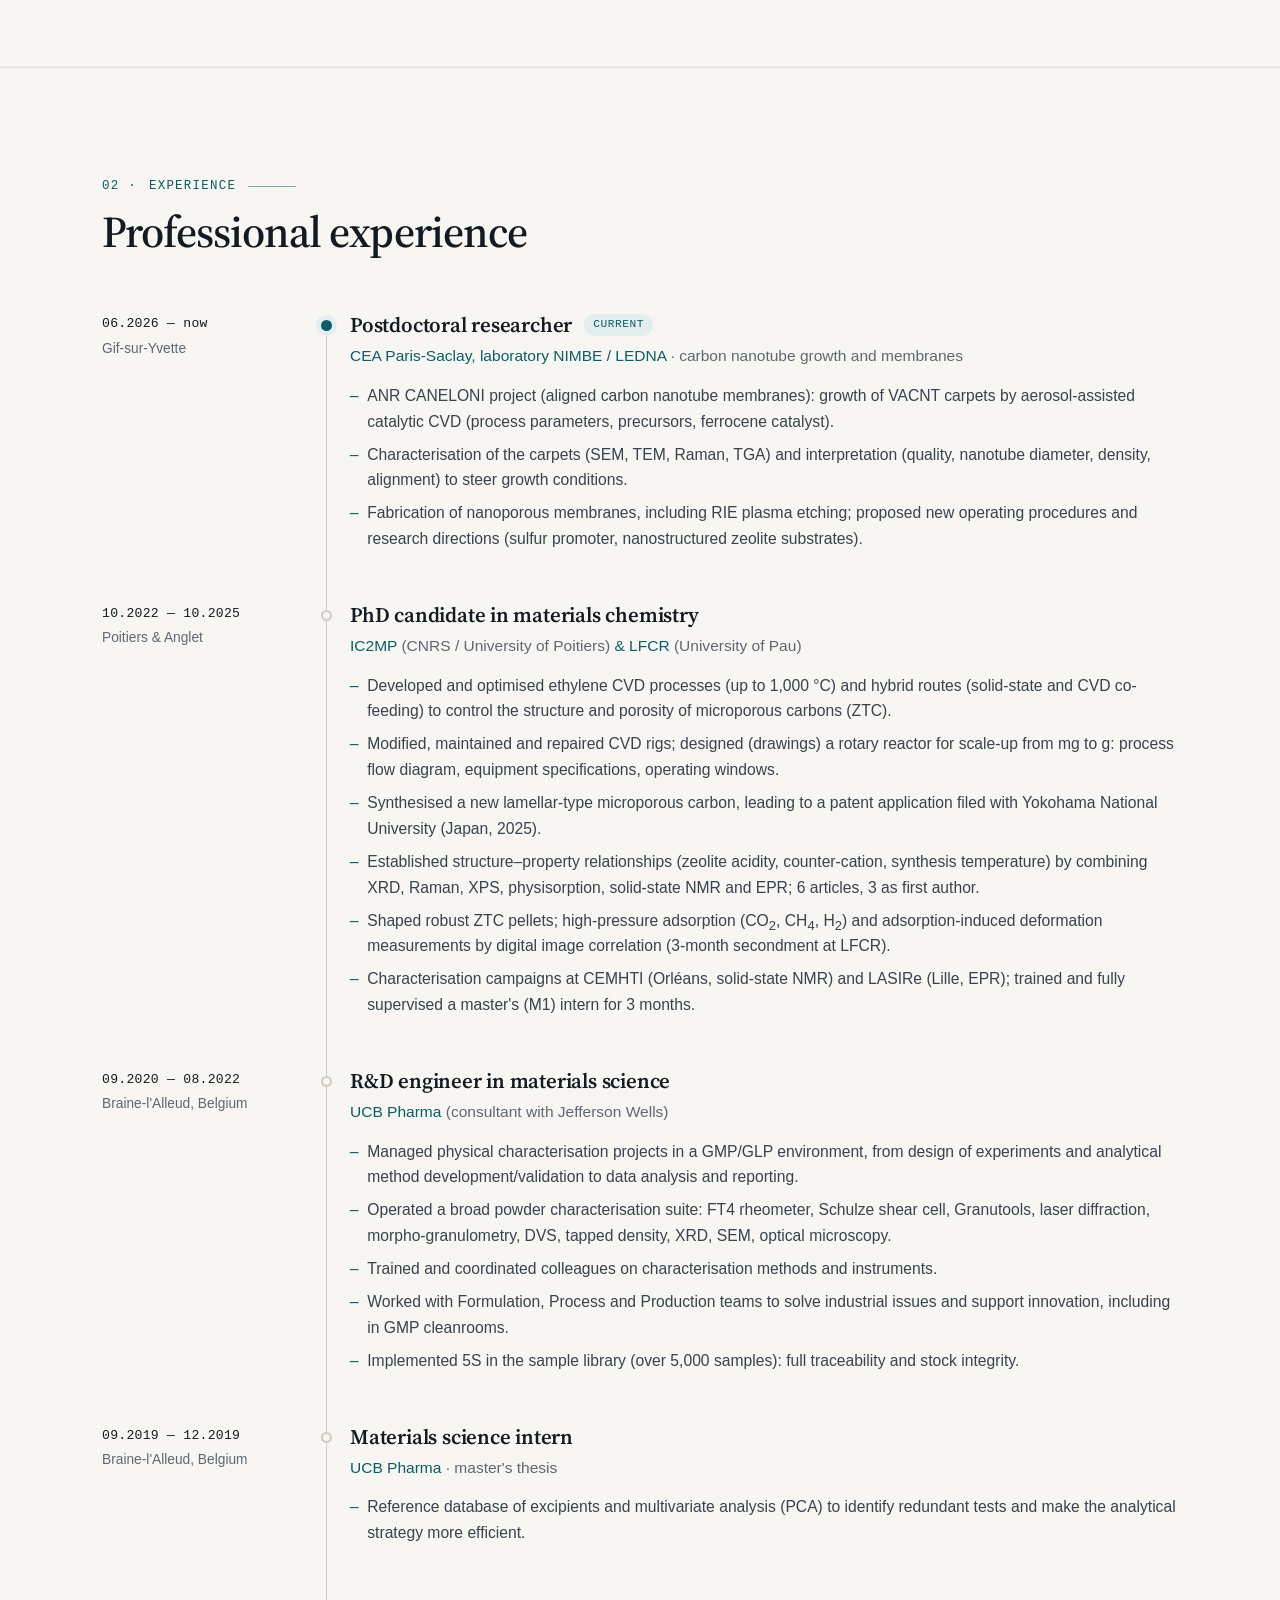
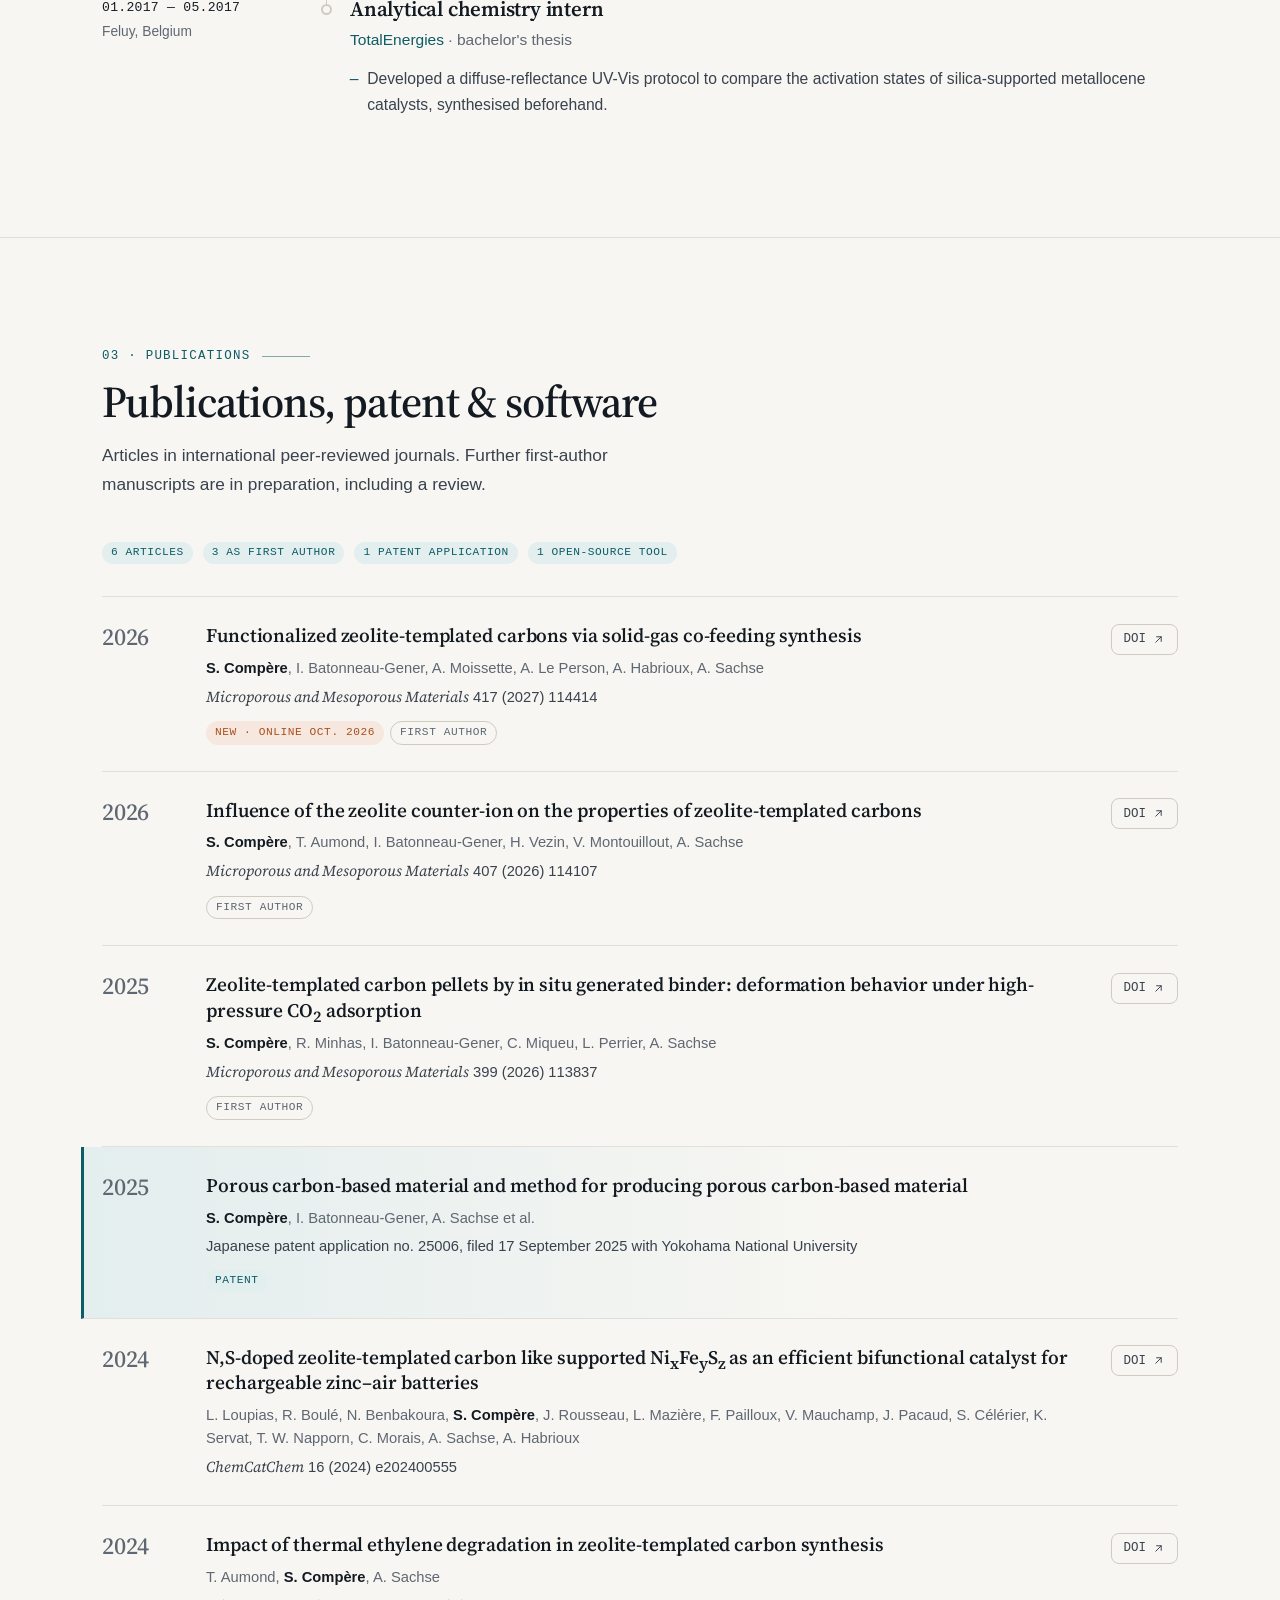
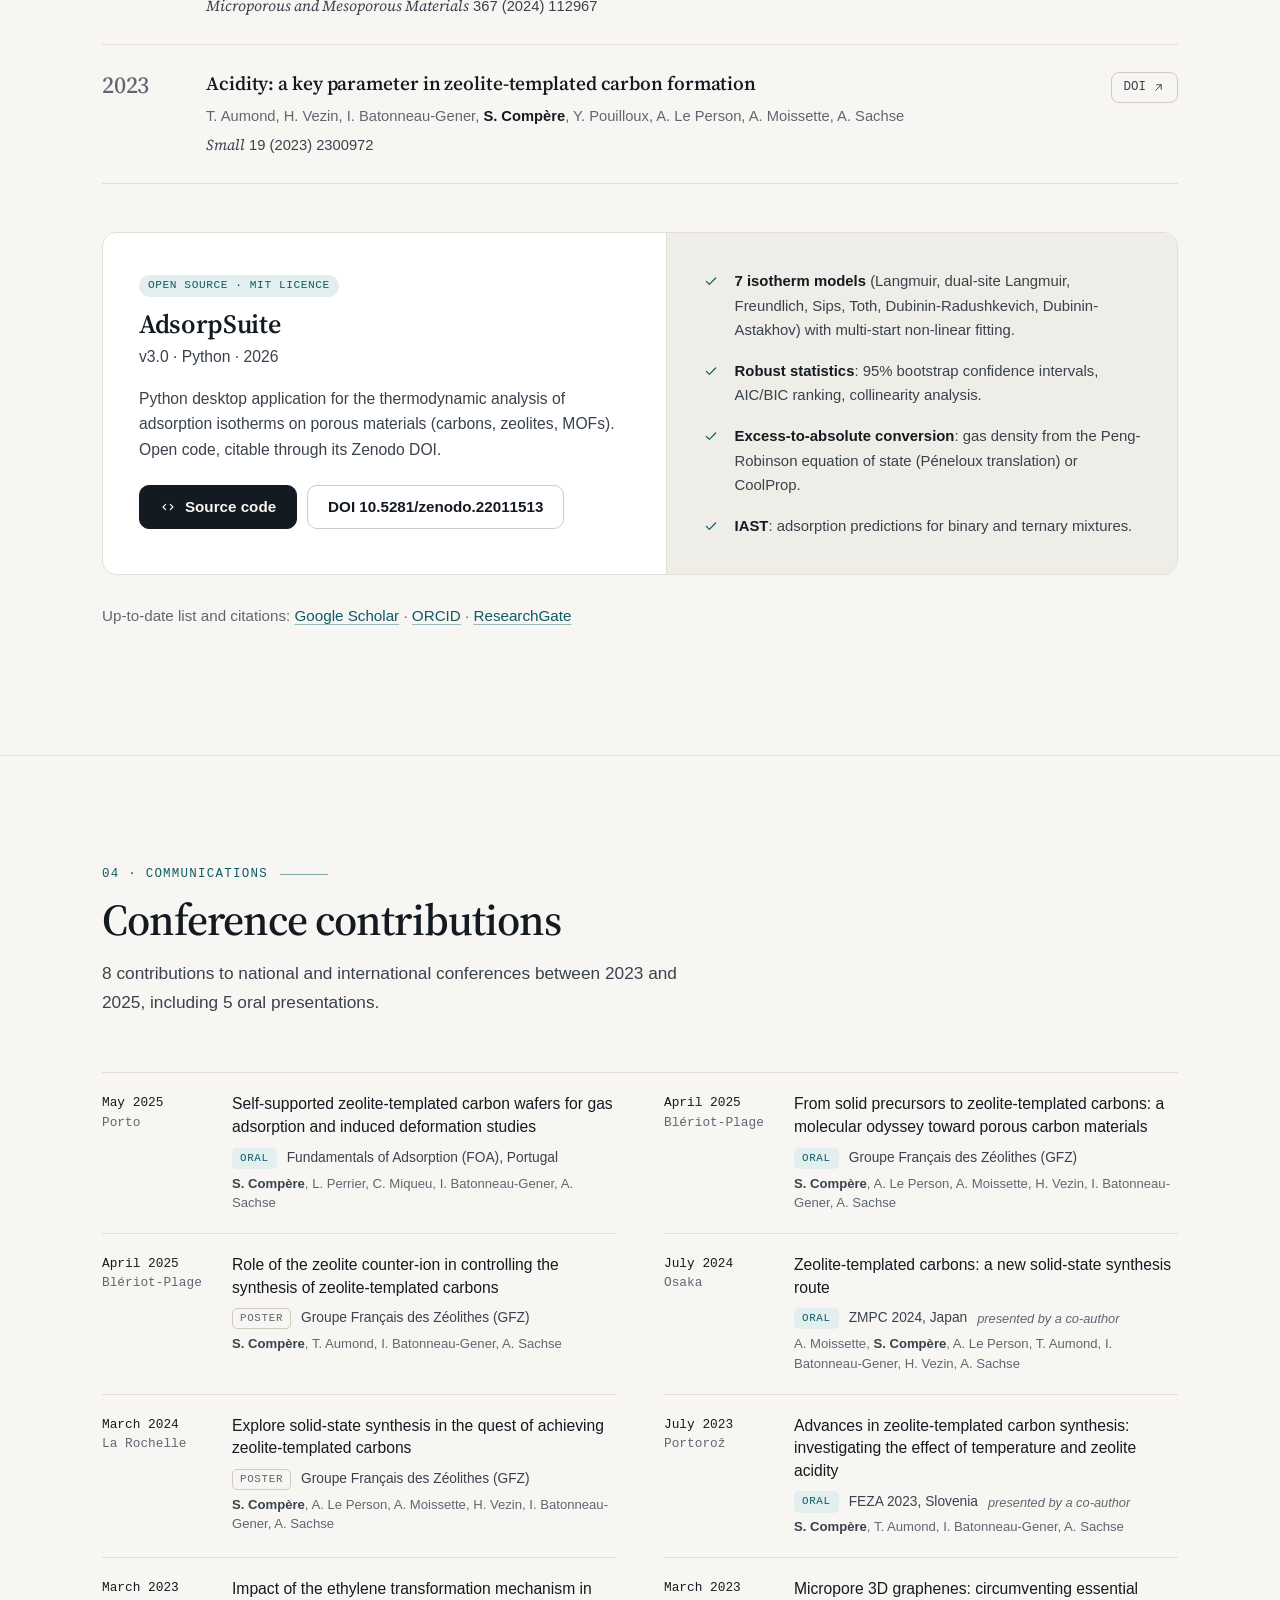
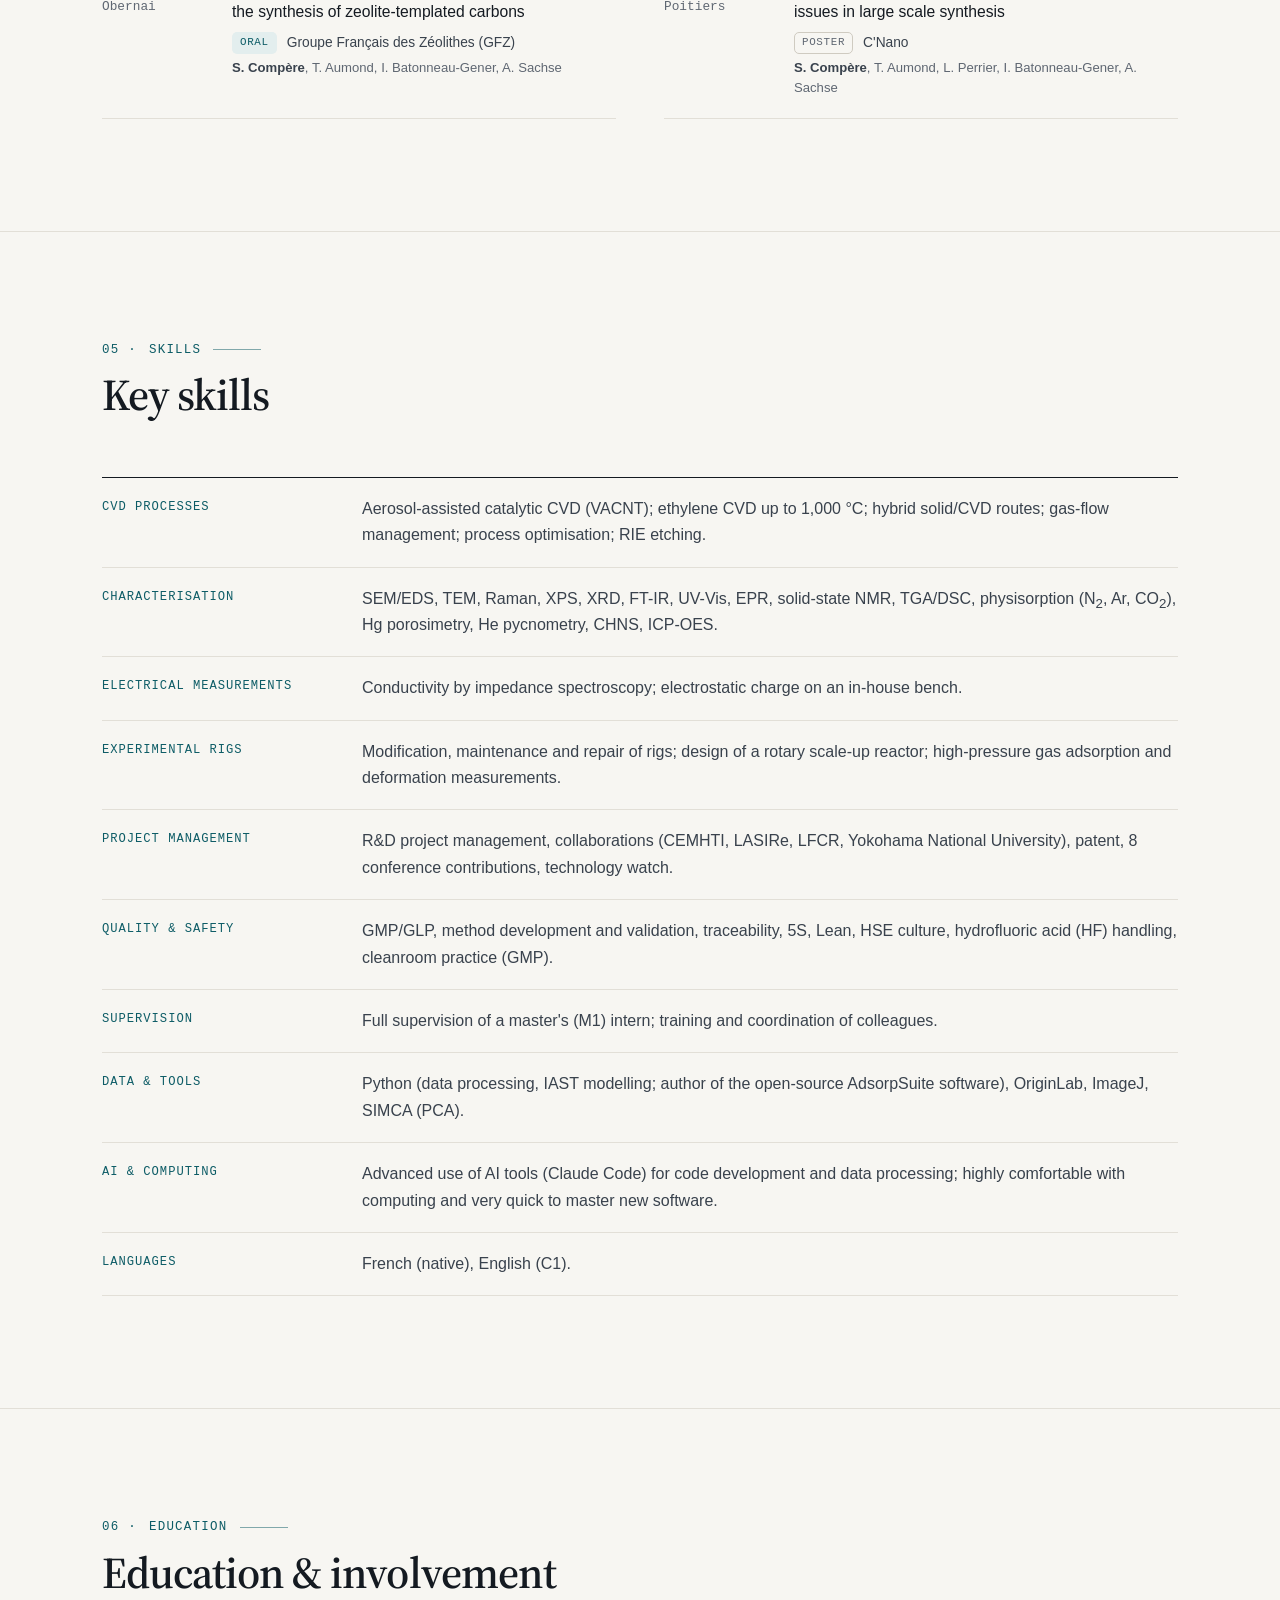
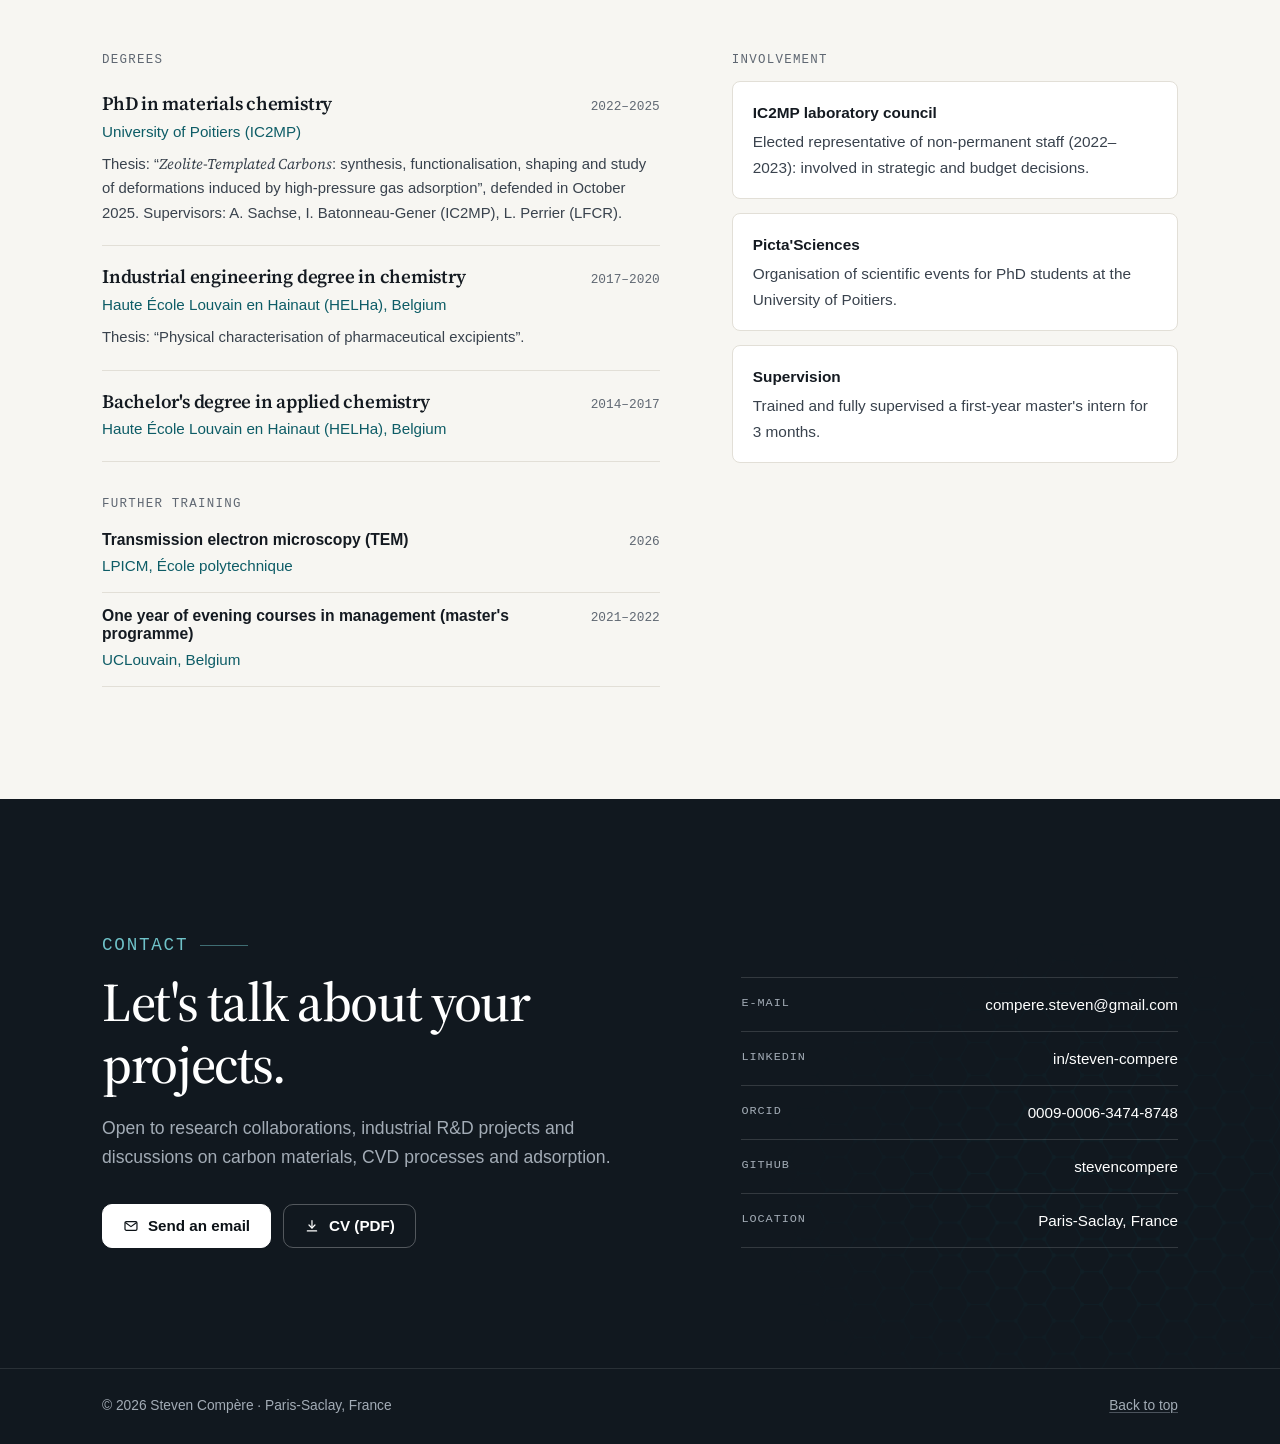
==== commit 5bef0472: "Profil : UCB Pharma, caractérisation physique des poudres Co-Authored-By: Claude Opus 5.5 <noreply@a" ====
--- a/index.html
+++ b/index.html
@@ -194,8 +194,8 @@
           <span lang="en">My work covers the optimisation of catalytic CVD synthesis processes, as well as the functionalisation and shaping of these materials, towards applications in adsorption, electrocatalysis, filtration and nanofluidics. It has led to a patent application and six articles. I am proficient in a broad range of physico-chemical characterisation techniques (SEM, TEM, Raman, XPS, XRD, physisorption, TGA, solid-state NMR, EPR).</span>
         </p>
         <p>
-          <span lang="fr">Cette expertise académique est complétée par deux années de R&amp;D chez UCB Pharma en environnement GMP, axées sur la validation de méthodes, la traçabilité et le travail à l'interface entre formulation, procédés et production.</span>
-          <span lang="en">This academic expertise is complemented by two years of R&amp;D at UCB Pharma in a GMP environment, focused on method validation, traceability and work at the interface between formulation, process and production.</span>
+          <span lang="fr">Cette expertise académique est complétée par deux années de R&amp;D chez UCB Pharma, consacrées à la caractérisation physique des poudres en environnement GMP&nbsp;: développement et validation de méthodes, traçabilité et travail à l'interface entre formulation, procédés et production.</span>
+          <span lang="en">This academic expertise is complemented by two years of R&amp;D at UCB Pharma dedicated to the physical characterisation of powders in a GMP environment: method development and validation, traceability and work at the interface between formulation, process and production.</span>
         </p>
         <p>
           <span lang="fr">À l'aise avec les environnements numériques et les outils d'IA, comme Claude Code, j'assimile rapidement de nouveaux outils logiciels.</span>
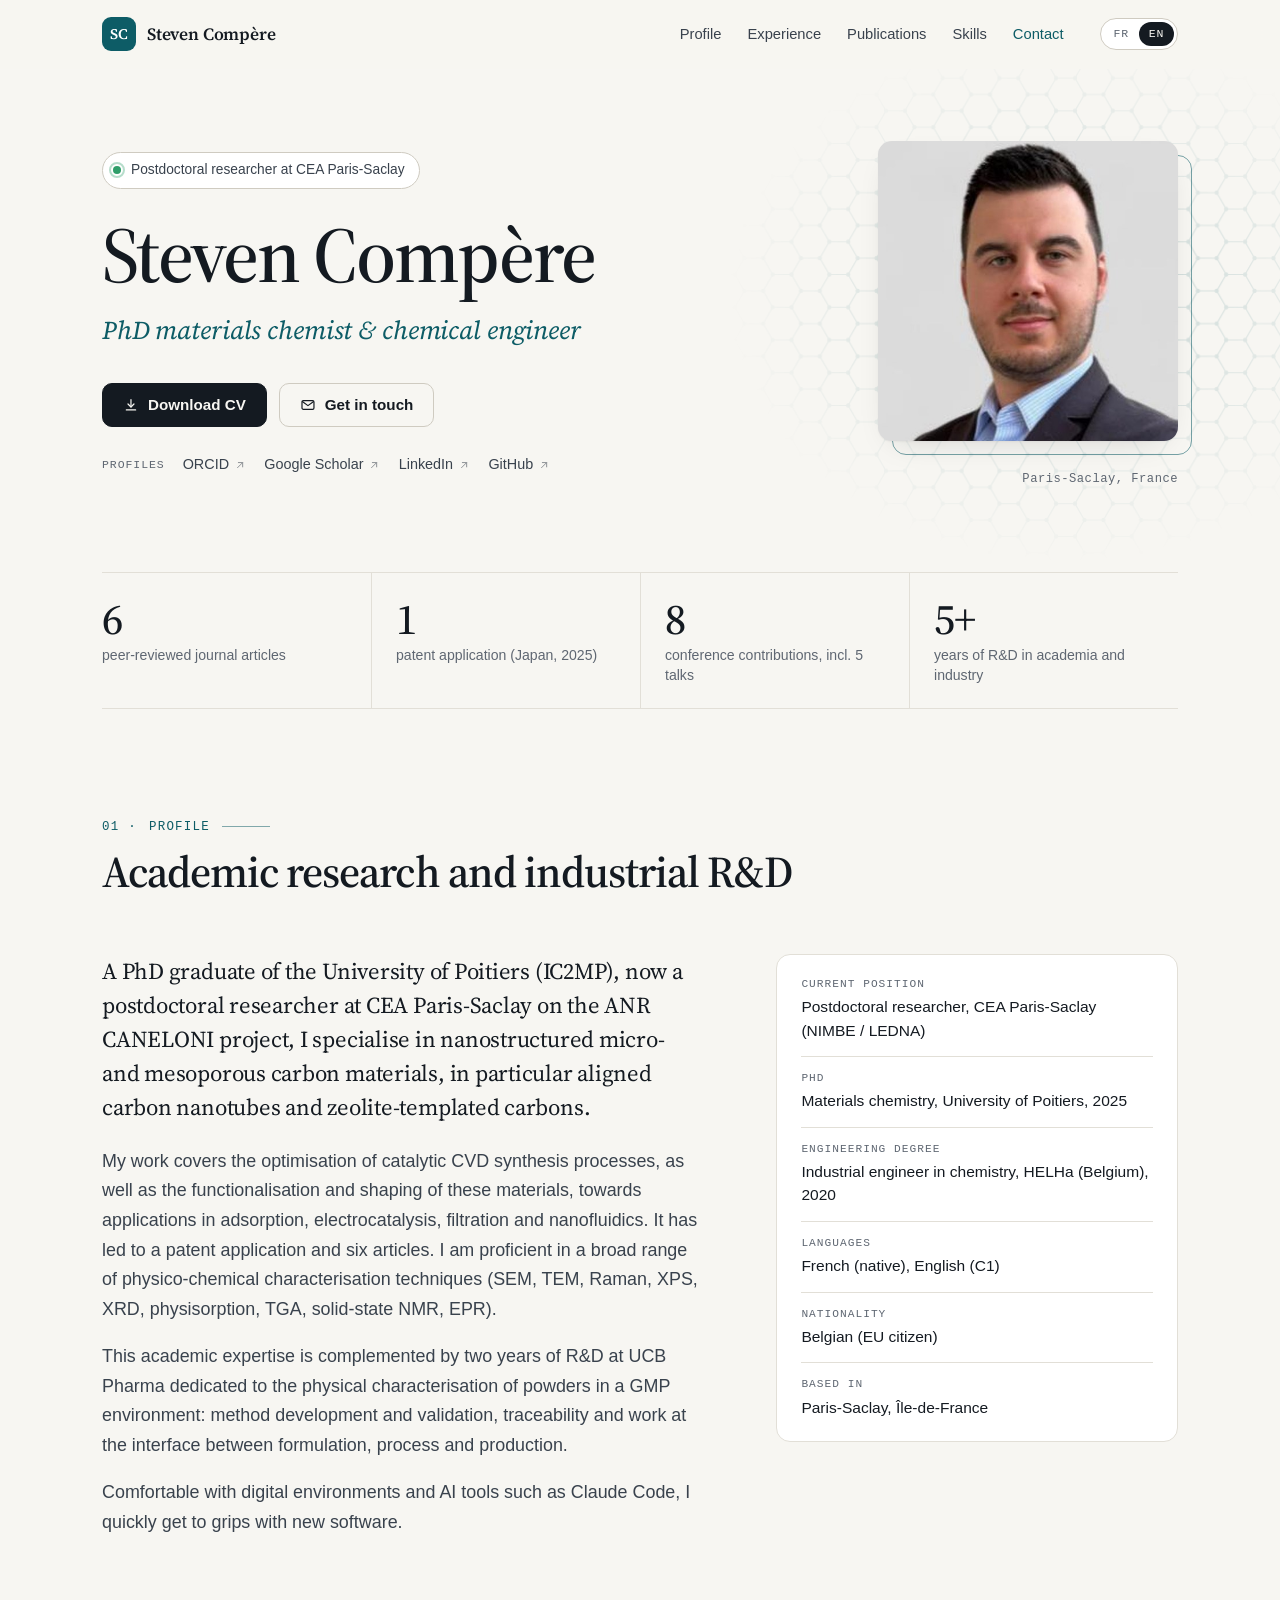
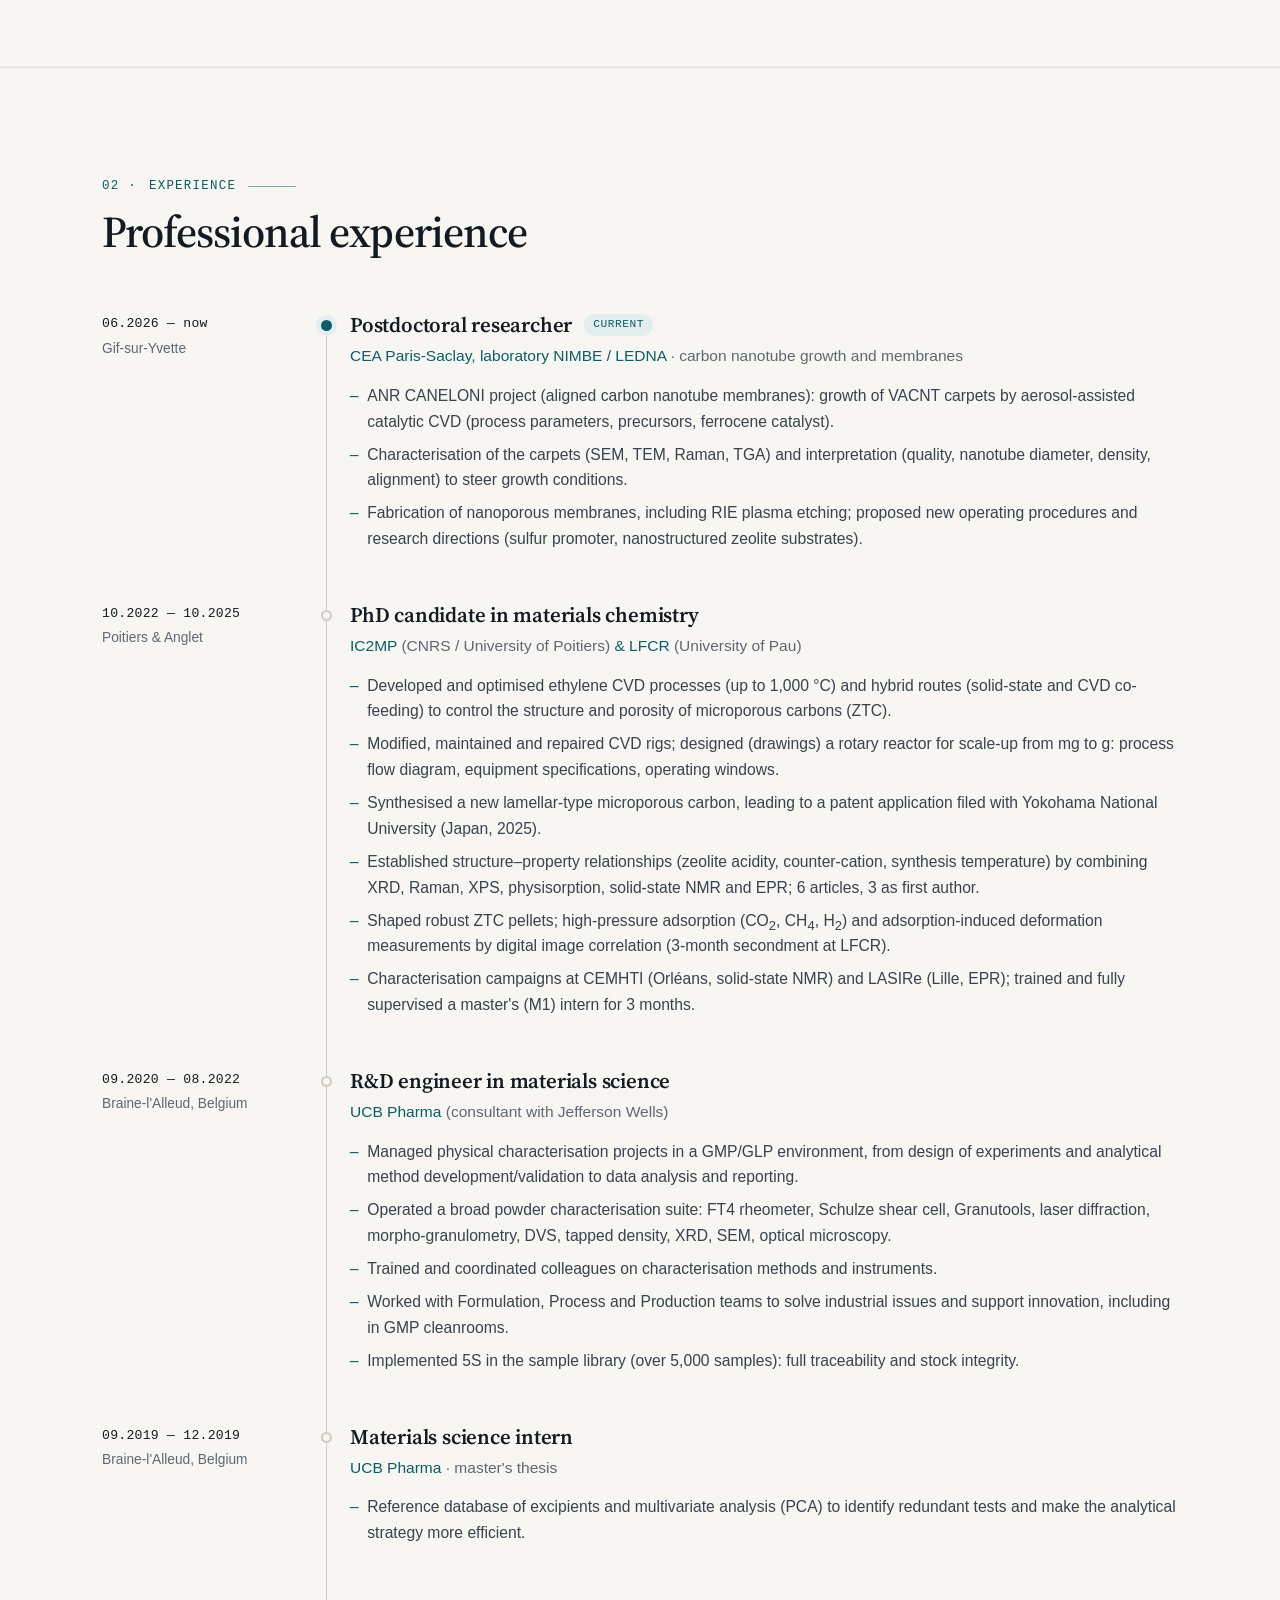
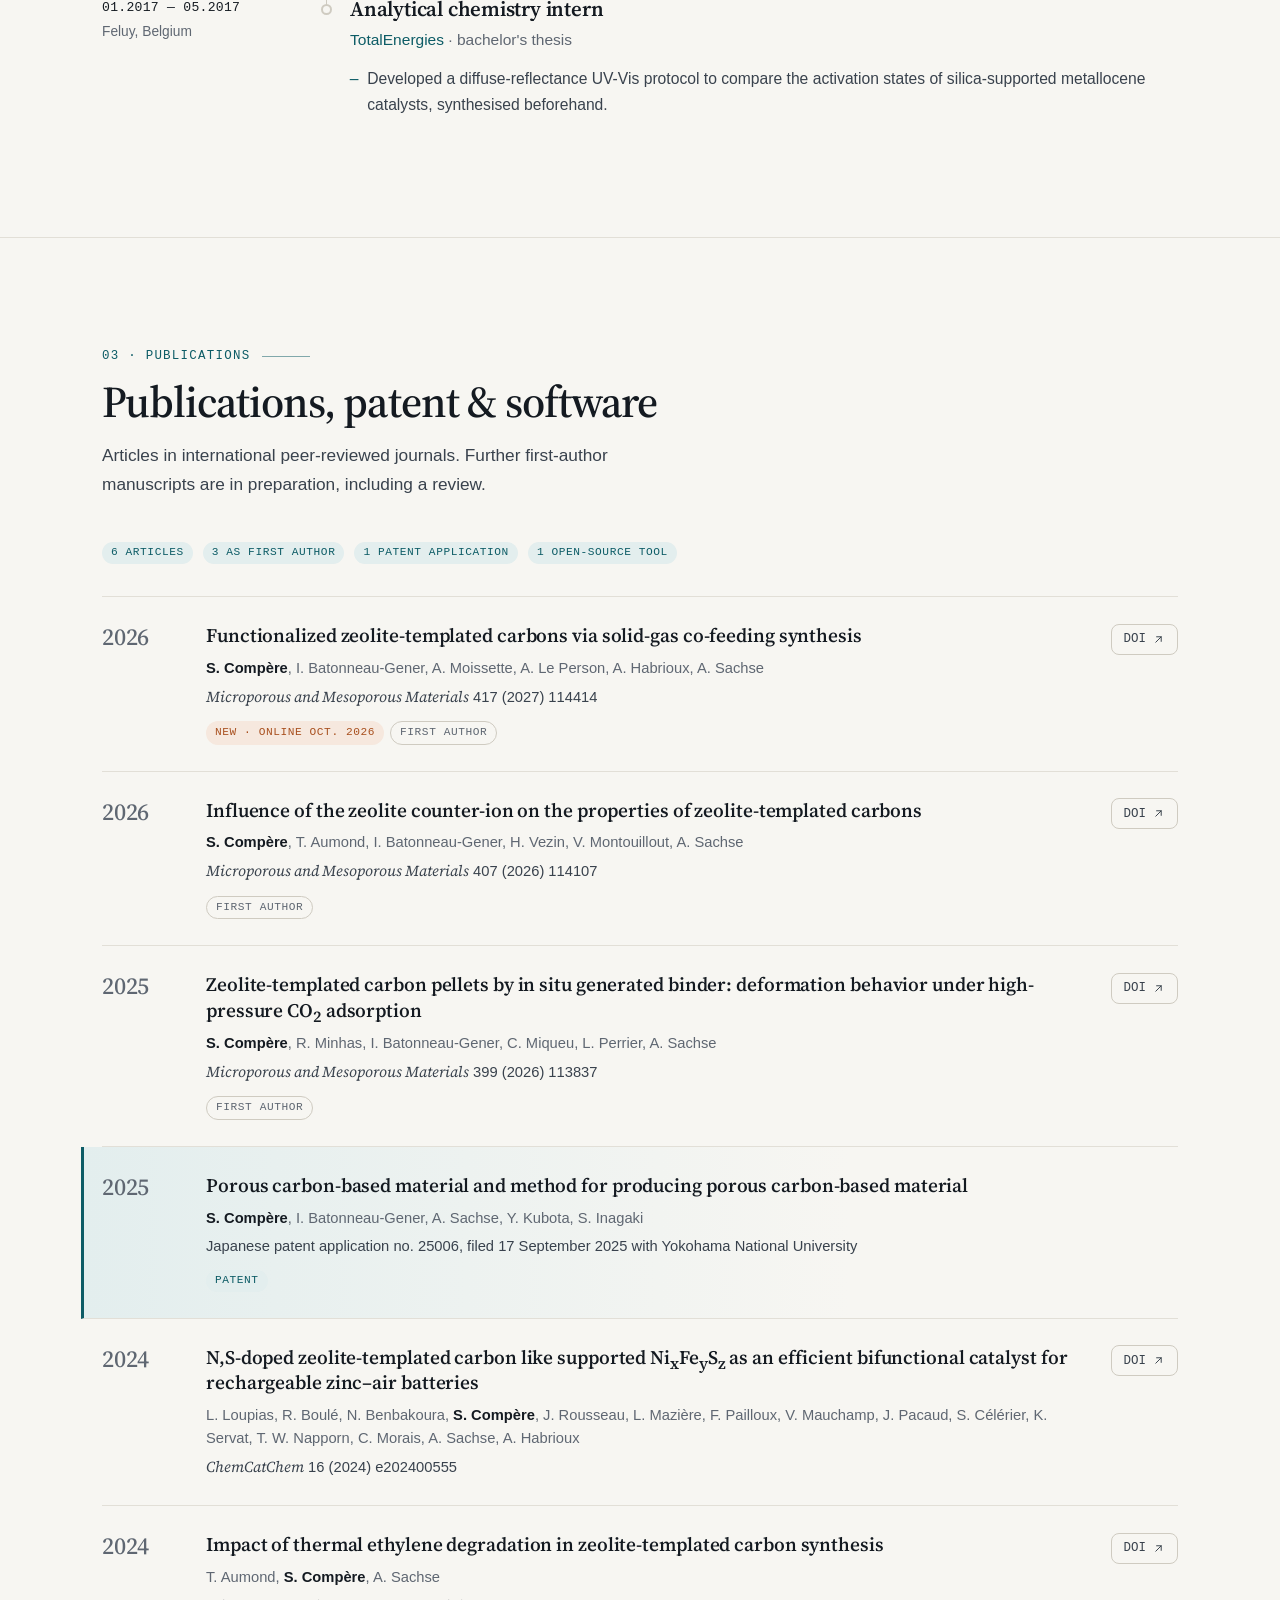
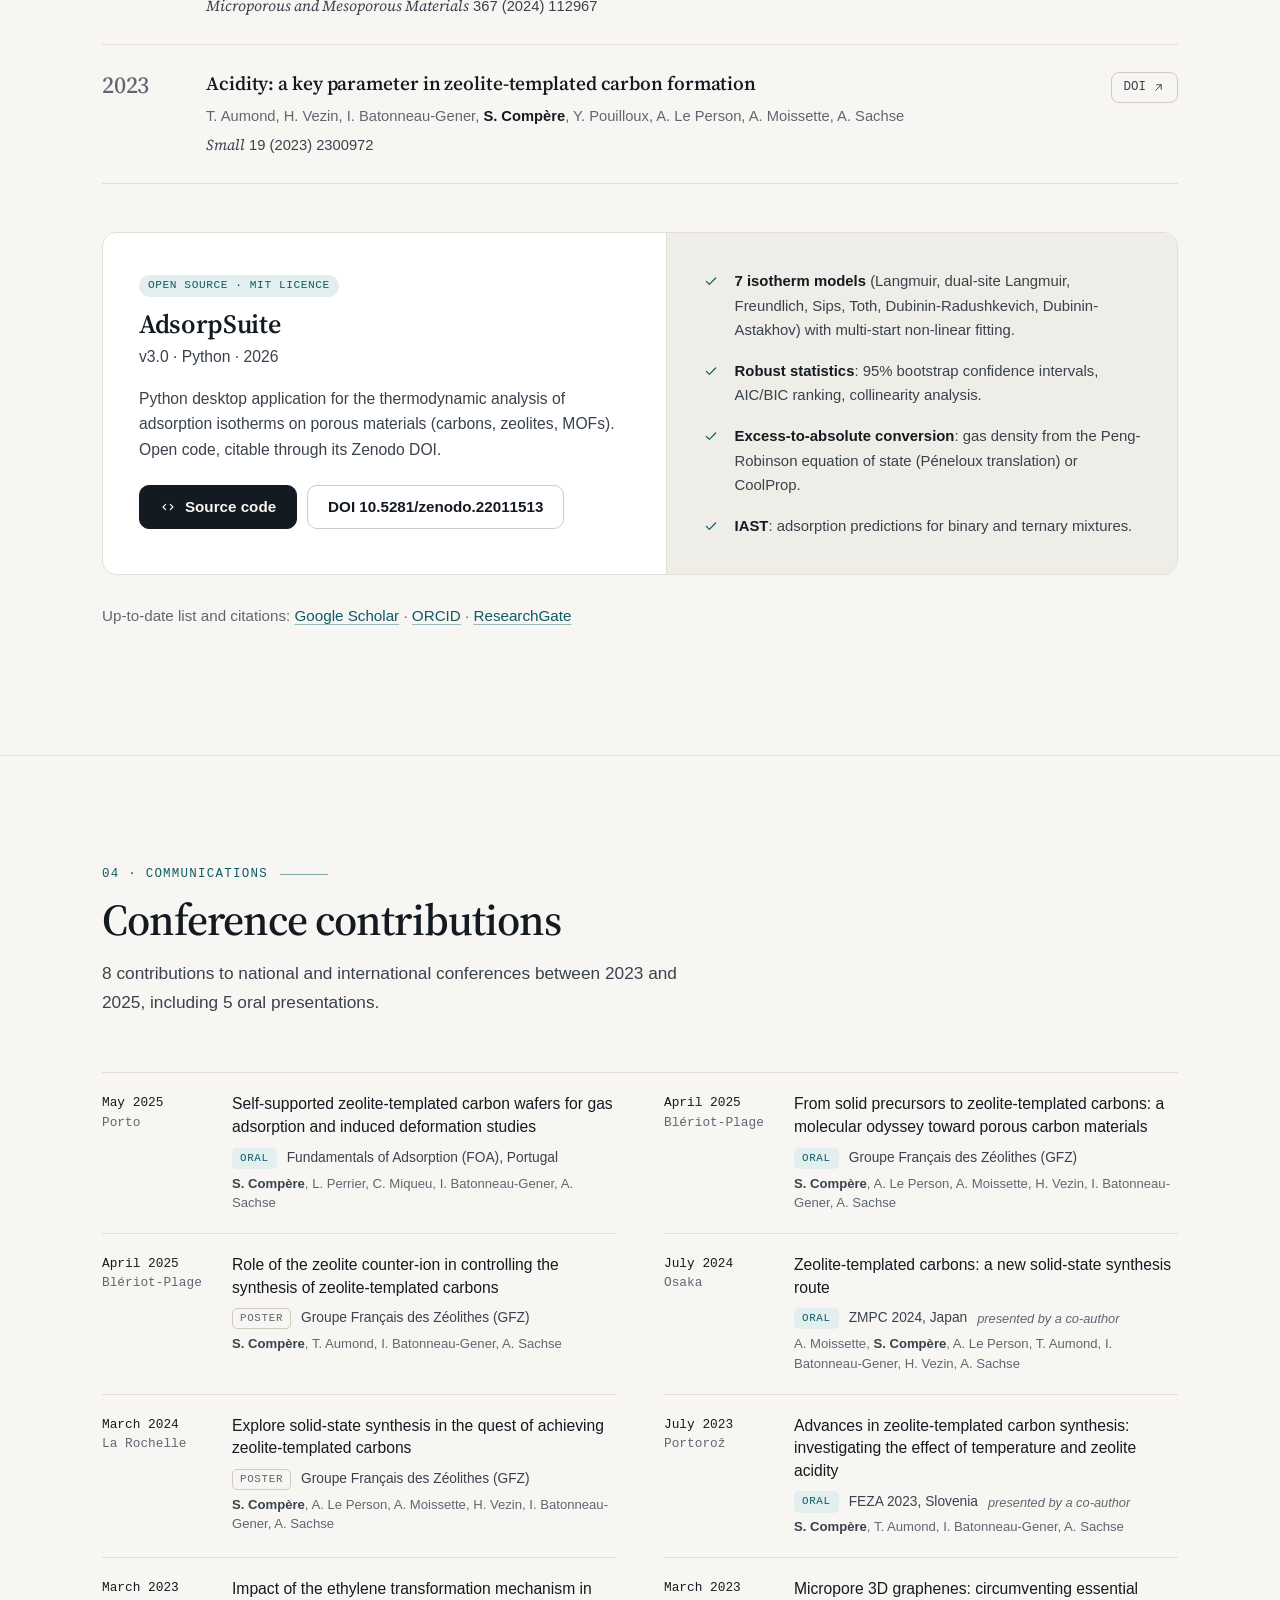
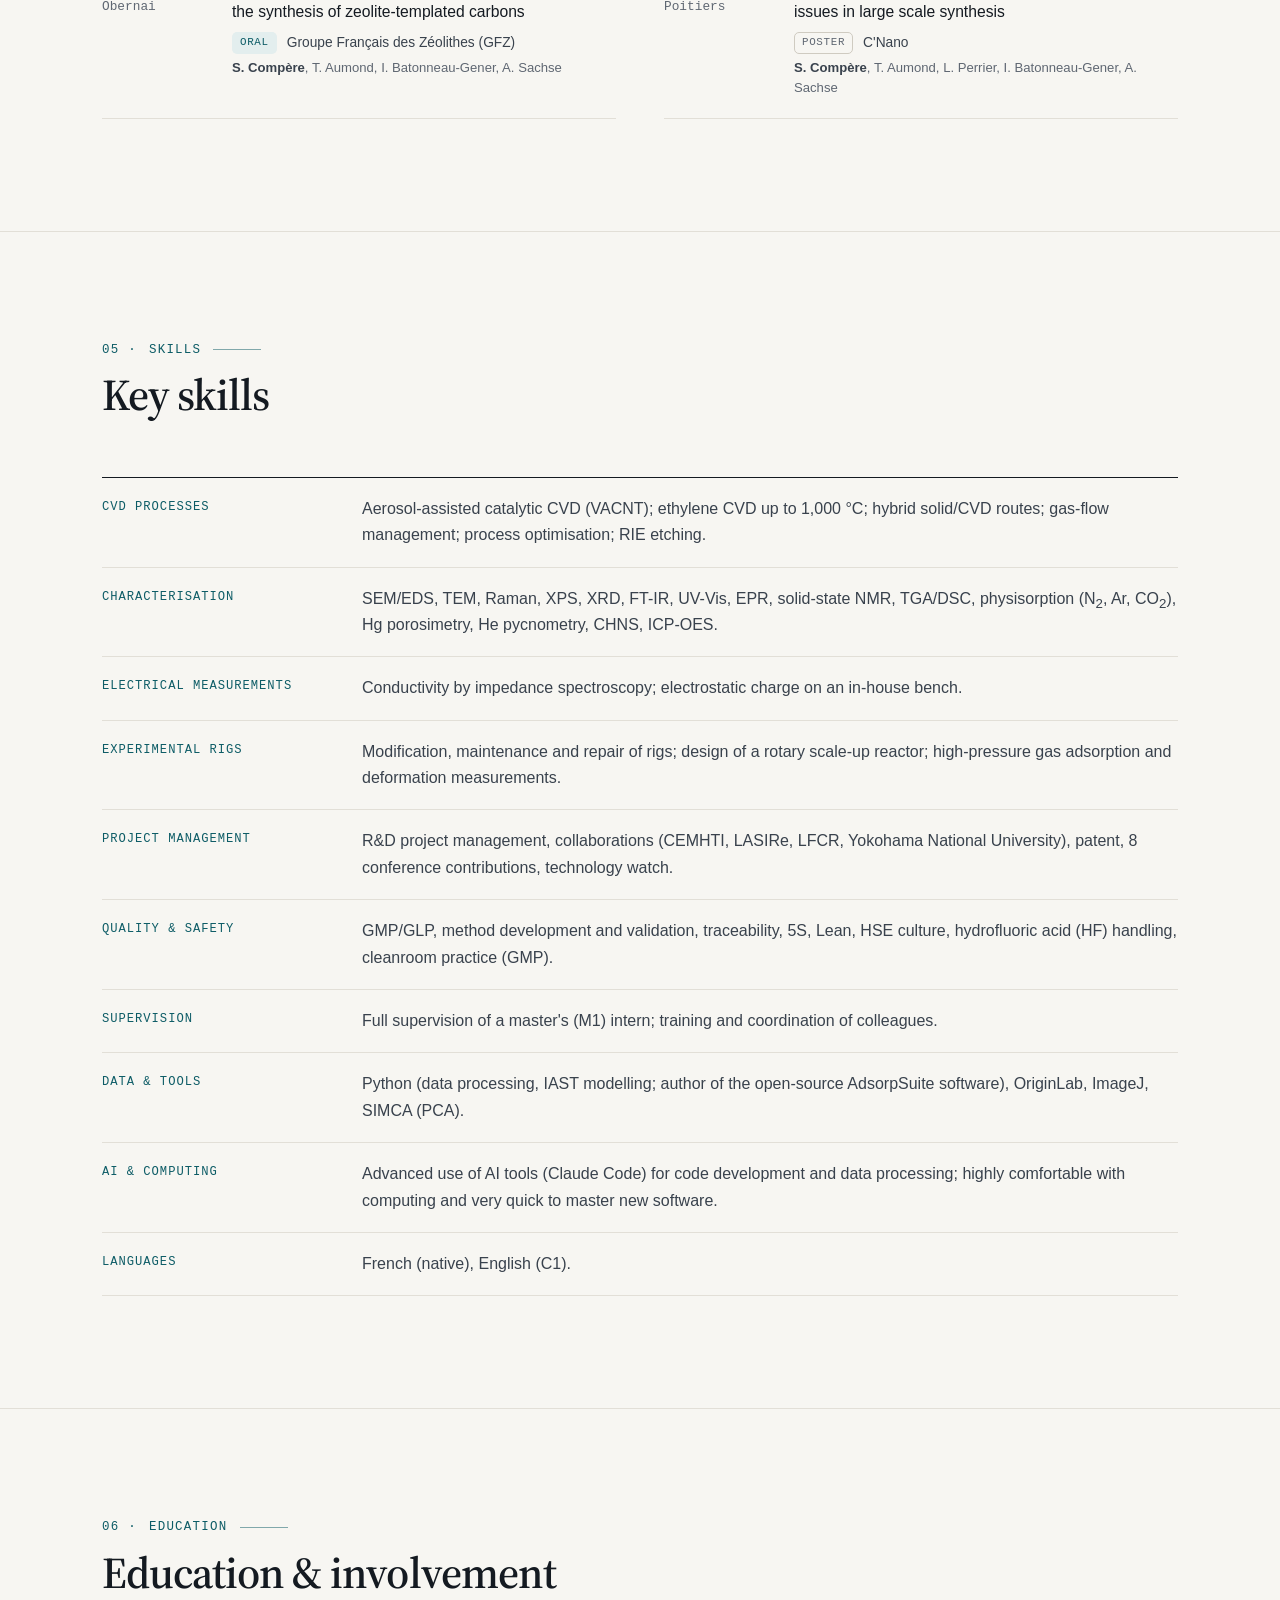
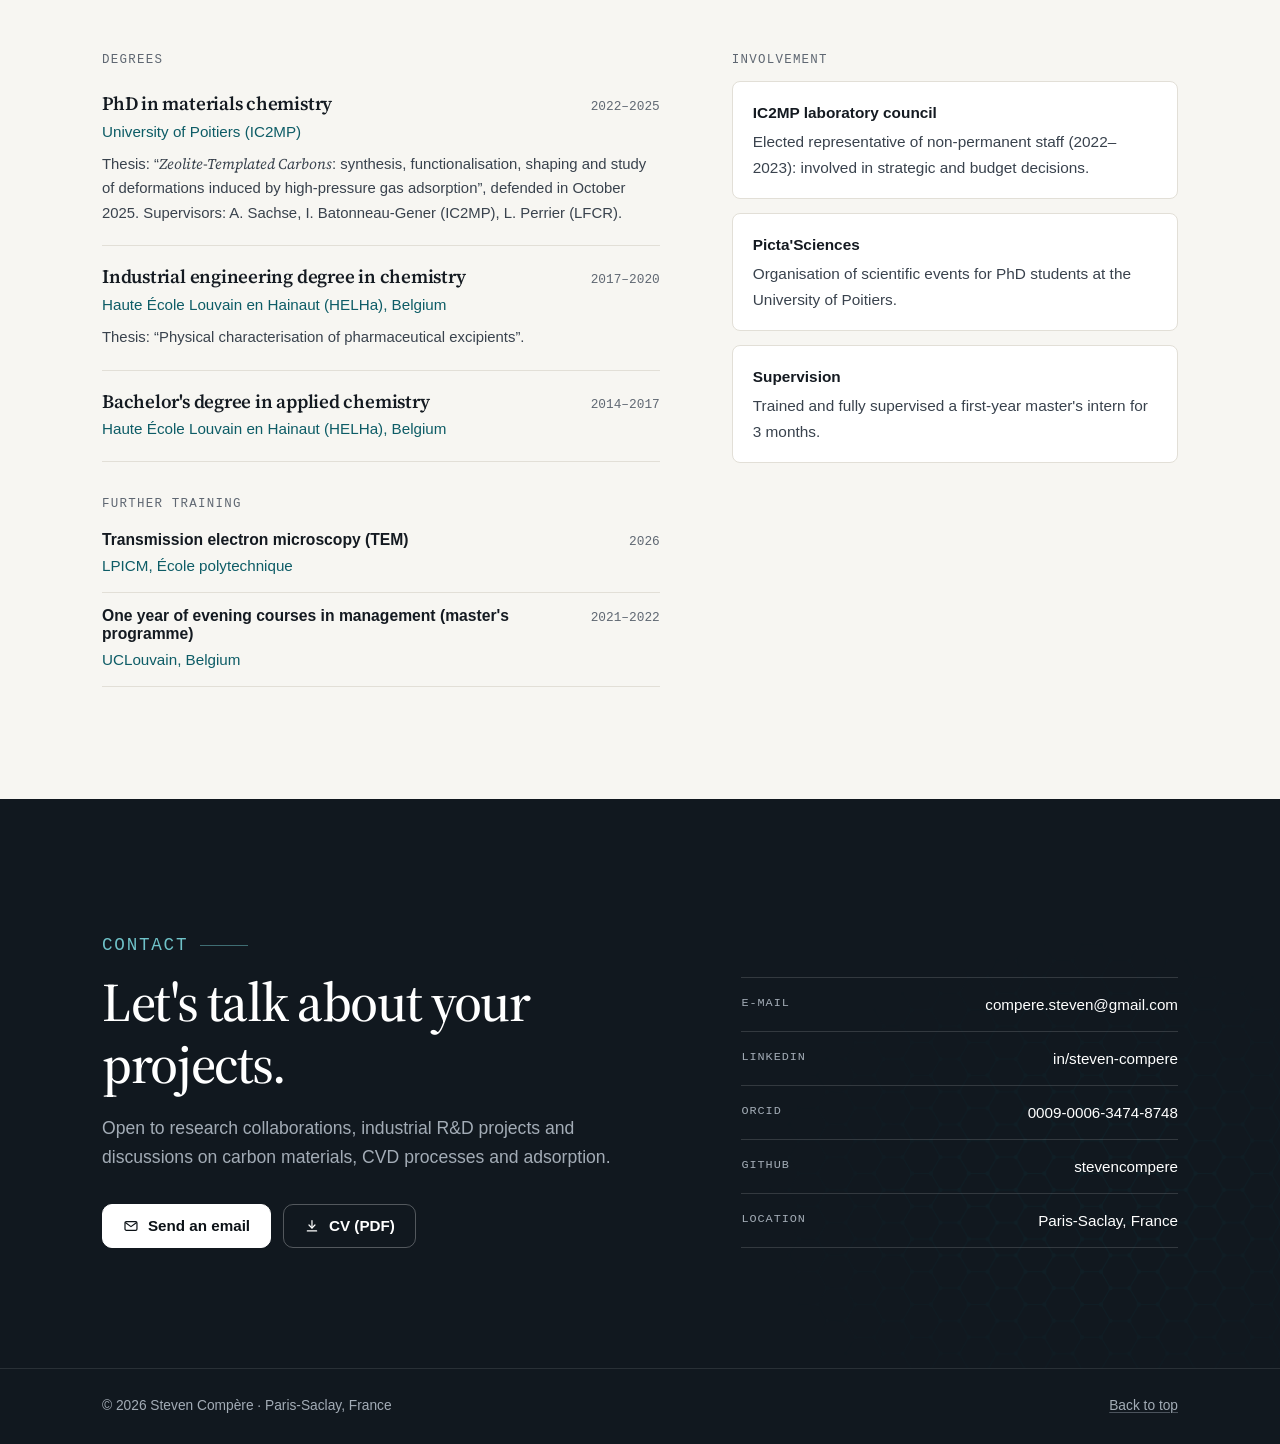
==== commit 8b4364fd: "Brevet : co-inventeurs complets ; CV d'octobre 2026 - Brevet : ajout de Y. Kubota et S. Inagaki (Uni" ====
--- a/index.html
+++ b/index.html
@@ -403,7 +403,7 @@
         <div class="pub-year">2025</div>
         <div>
           <p class="pub-title">Porous carbon-based material and method for producing porous carbon-based material</p>
-          <p class="pub-authors"><strong>S. Compère</strong>, I. Batonneau-Gener, A. Sachse <span lang="fr">et al.</span><span lang="en">et al.</span></p>
+          <p class="pub-authors"><strong>S. Compère</strong>, I. Batonneau-Gener, A. Sachse, Y. Kubota, S. Inagaki</p>
           <p class="pub-src">
             <span lang="fr">Demande de brevet japonais n°&nbsp;25006, déposée le 17&nbsp;septembre&nbsp;2025 avec l'Université nationale de Yokohama</span>
             <span lang="en">Japanese patent application no.&nbsp;25006, filed 17&nbsp;September&nbsp;2025 with Yokohama National University</span>
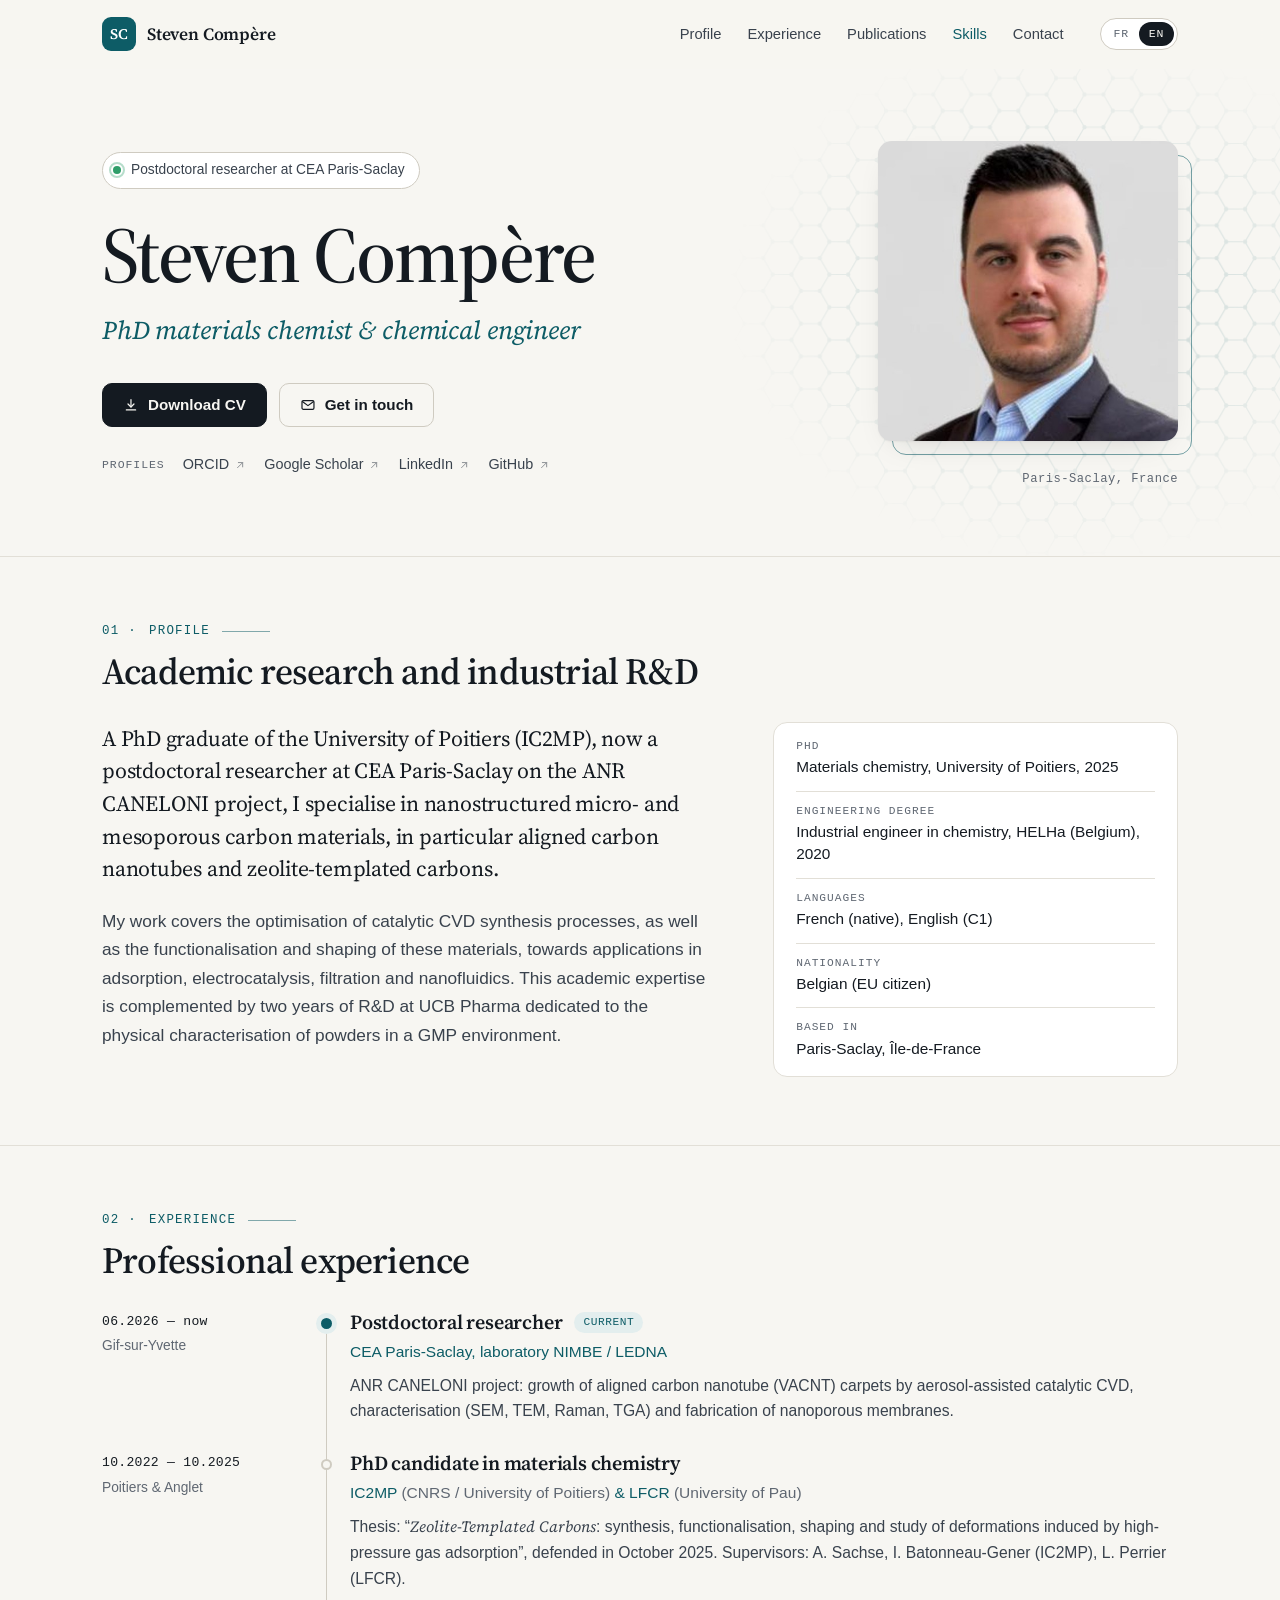
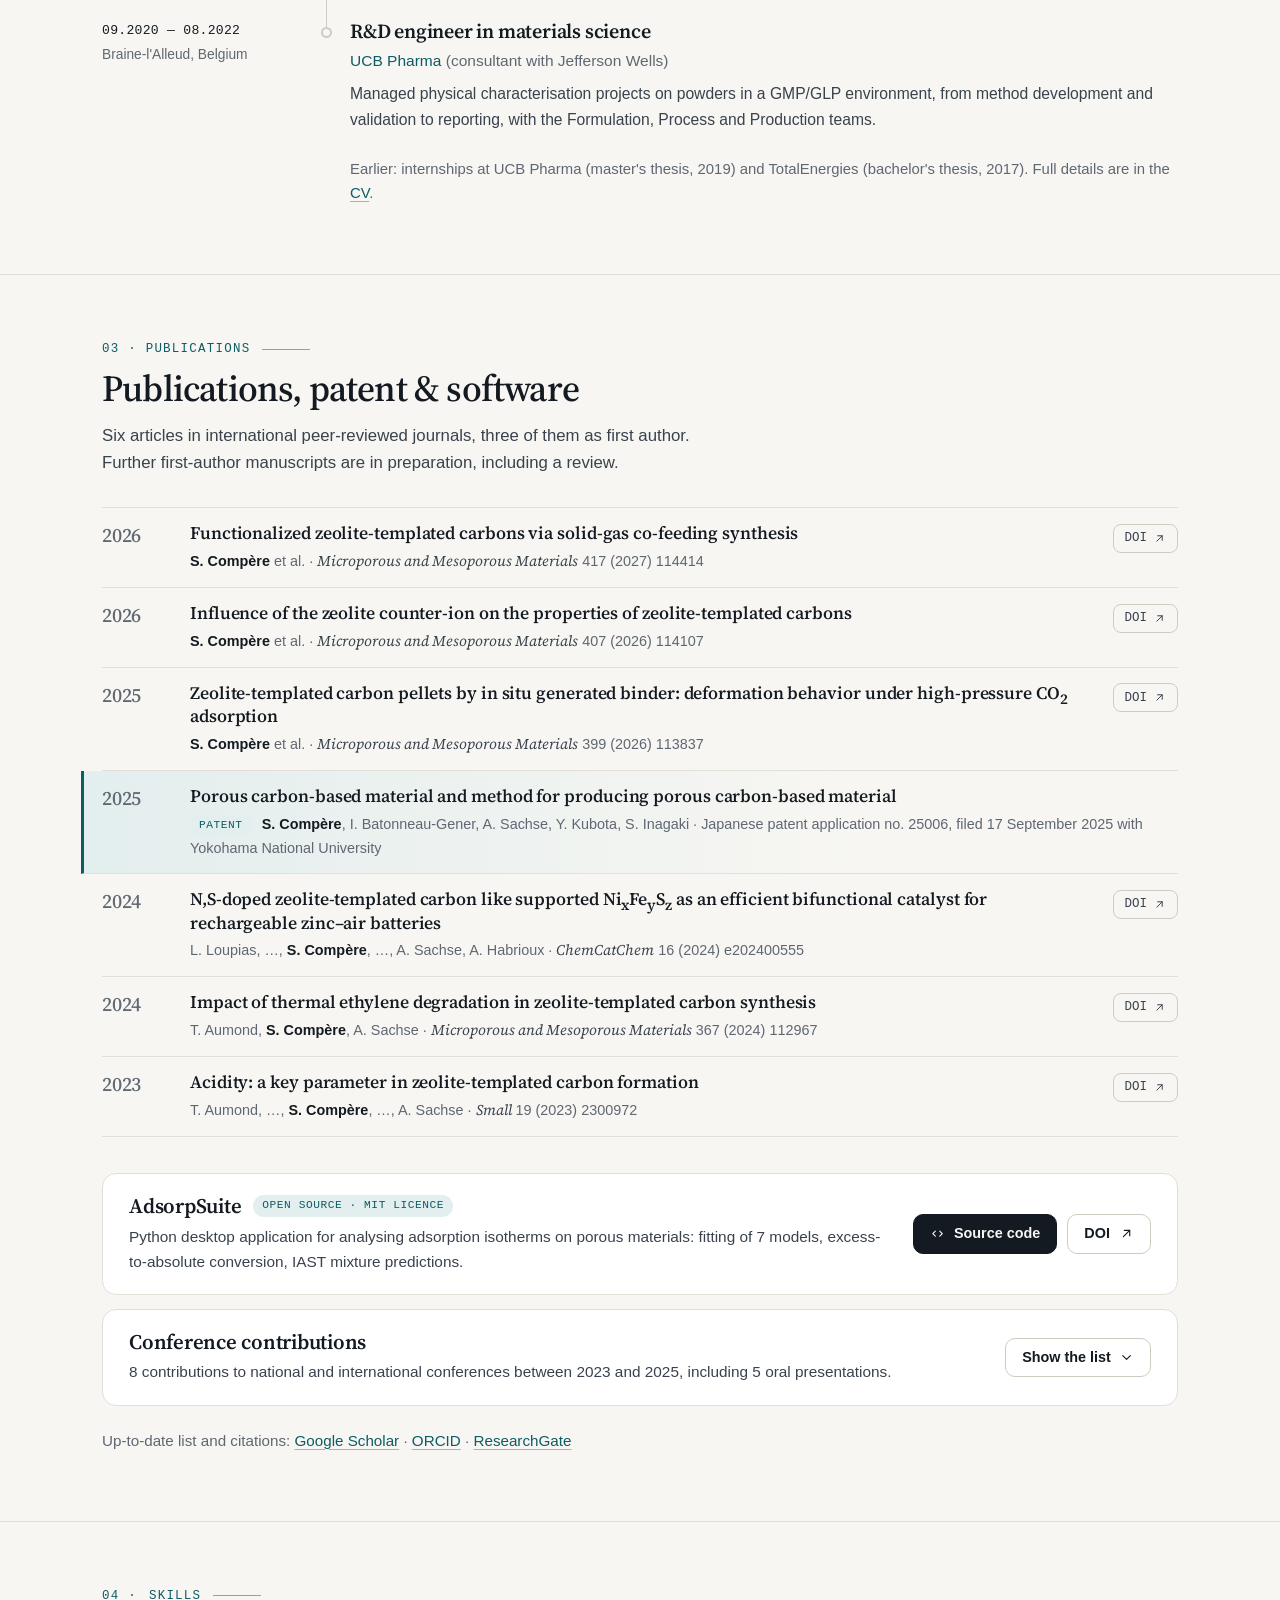
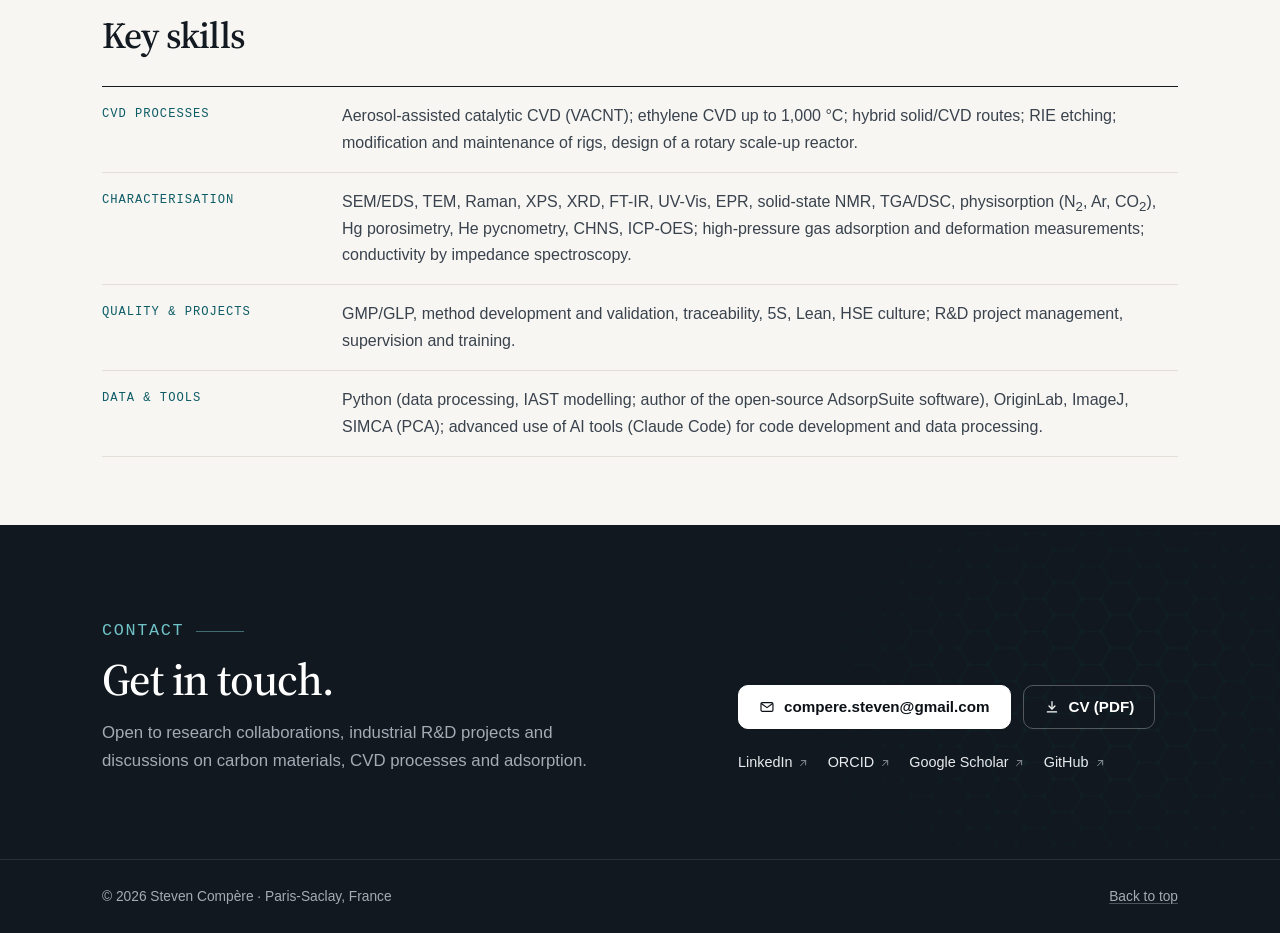
==== commit 931f42b1: "Version allégée : page raccourcie, bandeau de chiffres retiré Profil, parcours, publications et comp" ====
--- a/index.html
+++ b/index.html
@@ -31,7 +31,7 @@
 <link rel="apple-touch-icon" href="assets/img/apple-touch-icon.png">
 <link rel="preload" href="assets/fonts/ibm-plex-sans-latin-wght-normal.woff2" as="font" type="font/woff2" crossorigin>
 <link rel="preload" href="assets/fonts/source-serif-4-latin-opsz-normal.woff2" as="font" type="font/woff2" crossorigin>
-<link rel="stylesheet" href="assets/css/site.css">
+<link rel="stylesheet" href="assets/css/site.css?v=20261113">
 
 <!-- Langue appliquée avant l'affichage (pas de clignotement).
      Ordre : ?lang=en dans l'URL > choix mémorisé > langue du navigateur.
@@ -89,7 +89,7 @@
   <symbol id="i-arrow" viewBox="0 0 24 24"><path d="M7 17 17 7"/><path d="M8.5 7H17v8.5"/></symbol>
   <symbol id="i-menu" viewBox="0 0 24 24"><path d="M4 7h16M4 12h16M4 17h16"/></symbol>
   <symbol id="i-code" viewBox="0 0 24 24"><path d="m8.5 8-4 4 4 4M15.5 8l4 4-4 4"/></symbol>
-  <symbol id="i-check" viewBox="0 0 24 24"><path d="m5 12.5 4.5 4.5L19 7.5"/></symbol>
+  <symbol id="i-chevron" viewBox="0 0 24 24"><path d="m6 9 6 6 6-6"/></symbol>
 </svg>
 
 <!-- ==================== NAVIGATION ==================== -->
@@ -143,9 +143,12 @@
         <span lang="en">PhD materials chemist &amp; chemical engineer</span>
       </p>
       <div class="actions">
-        <a class="btn" href="CV_Steven_Compere.pdf" target="_blank" rel="noopener">
-          <svg class="ico" aria-hidden="true"><use href="#i-download"/></svg>
-          <span lang="fr">Télécharger le CV</span><span lang="en">Download CV</span>
+        <!-- Un CV par langue : le bouton affiché suit la langue de la page -->
+        <a class="btn" lang="fr" href="CV_Steven_Compere.pdf" target="_blank" rel="noopener">
+          <svg class="ico" aria-hidden="true"><use href="#i-download"/></svg>Télécharger le CV
+        </a>
+        <a class="btn" lang="en" href="CV_Steven_Compere_EN.pdf" target="_blank" rel="noopener">
+          <svg class="ico" aria-hidden="true"><use href="#i-download"/></svg>Download CV
         </a>
         <a class="btn btn-ghost" href="mailto:compere.steven@gmail.com">
           <svg class="ico" aria-hidden="true"><use href="#i-mail"/></svg>
@@ -165,15 +168,6 @@
       <figcaption>Paris-Saclay, France</figcaption>
     </figure>
   </div>
-
-  <div class="wrap">
-    <dl class="metrics">
-      <div class="metric"><dt><span lang="fr">articles dans des revues à comité de lecture</span><span lang="en">peer-reviewed journal articles</span></dt><dd>6</dd></div>
-      <div class="metric"><dt><span lang="fr">demande de brevet (Japon, 2025)</span><span lang="en">patent application (Japan, 2025)</span></dt><dd>1</dd></div>
-      <div class="metric"><dt><span lang="fr">communications en congrès, dont 5 orales</span><span lang="en">conference contributions, incl. 5 talks</span></dt><dd>8</dd></div>
-      <div class="metric"><dt><span lang="fr">années de R&amp;D, en recherche et en industrie</span><span lang="en">years of R&amp;D in academia and industry</span></dt><dd>5+</dd></div>
-    </dl>
-  </div>
 </section>
 
 <!-- ==================== 01 PROFIL ==================== -->
@@ -190,21 +184,11 @@
           <span lang="en">A PhD graduate of the University of Poitiers (IC2MP), now a postdoctoral researcher at CEA Paris-Saclay on the ANR CANELONI project, I specialise in nanostructured micro- and mesoporous carbon materials, in particular aligned carbon nanotubes and zeolite-templated carbons.</span>
         </p>
         <p>
-          <span lang="fr">Mes travaux portent sur l'optimisation de procédés de synthèse par CVD catalytique, ainsi que sur la fonctionnalisation et la mise en forme de ces matériaux, en vue d'applications en adsorption, électrocatalyse, filtration et nanofluidique. Ils ont donné lieu à une demande de brevet et à six articles. Je maîtrise un large éventail de techniques de caractérisation physico-chimique (MEB, MET, Raman, XPS, DRX, physisorption, ATG, RMN du solide, RPE).</span>
-          <span lang="en">My work covers the optimisation of catalytic CVD synthesis processes, as well as the functionalisation and shaping of these materials, towards applications in adsorption, electrocatalysis, filtration and nanofluidics. It has led to a patent application and six articles. I am proficient in a broad range of physico-chemical characterisation techniques (SEM, TEM, Raman, XPS, XRD, physisorption, TGA, solid-state NMR, EPR).</span>
+          <span lang="fr">Mes travaux portent sur l'optimisation de procédés de synthèse par CVD catalytique, ainsi que sur la fonctionnalisation et la mise en forme de ces matériaux, en vue d'applications en adsorption, électrocatalyse, filtration et nanofluidique. Cette expertise académique est complétée par deux années de R&amp;D chez UCB Pharma, consacrées à la caractérisation physique des poudres en environnement GMP.</span>
+          <span lang="en">My work covers the optimisation of catalytic CVD synthesis processes, as well as the functionalisation and shaping of these materials, towards applications in adsorption, electrocatalysis, filtration and nanofluidics. This academic expertise is complemented by two years of R&amp;D at UCB Pharma dedicated to the physical characterisation of powders in a GMP environment.</span>
         </p>
-        <p>
-          <span lang="fr">Cette expertise académique est complétée par deux années de R&amp;D chez UCB Pharma, consacrées à la caractérisation physique des poudres en environnement GMP&nbsp;: développement et validation de méthodes, traçabilité et travail à l'interface entre formulation, procédés et production.</span>
-          <span lang="en">This academic expertise is complemented by two years of R&amp;D at UCB Pharma dedicated to the physical characterisation of powders in a GMP environment: method development and validation, traceability and work at the interface between formulation, process and production.</span>
-        </p>
-        <p>
-          <span lang="fr">À l'aise avec les environnements numériques et les outils d'IA, comme Claude Code, j'assimile rapidement de nouveaux outils logiciels.</span>
-          <span lang="en">Comfortable with digital environments and AI tools such as Claude Code, I quickly get to grips with new software.</span>
-        </p>
       </div>
       <dl class="facts reveal">
-        <div><dt><span lang="fr">Poste actuel</span><span lang="en">Current position</span></dt>
-          <dd><span lang="fr">Chercheur post-doctoral, CEA Paris-Saclay (NIMBE / LEDNA)</span><span lang="en">Postdoctoral researcher, CEA Paris-Saclay (NIMBE / LEDNA)</span></dd></div>
         <div><dt><span lang="fr">Doctorat</span><span lang="en">PhD</span></dt>
           <dd><span lang="fr">Chimie des matériaux, Université de Poitiers, 2025</span><span lang="en">Materials chemistry, University of Poitiers, 2025</span></dd></div>
         <div><dt><span lang="fr">Diplôme d'ingénieur</span><span lang="en">Engineering degree</span></dt>
@@ -220,7 +204,8 @@
   </div>
 </section>
 
-<!-- ==================== 02 PARCOURS ==================== -->
+<!-- ==================== 02 PARCOURS ====================
+     Une phrase par poste : le détail des missions est dans le CV (PDF). -->
 <section class="section" id="parcours">
   <div class="wrap">
     <div class="sec-head reveal">
@@ -239,17 +224,11 @@
             <h3><span lang="fr">Chercheur post-doctoral</span><span lang="en">Postdoctoral researcher</span></h3>
             <span class="tag"><span lang="fr">En poste</span><span lang="en">Current</span></span>
           </div>
-          <p class="tl-org">CEA Paris-Saclay, <span lang="fr">laboratoire</span><span lang="en">laboratory</span> NIMBE / LEDNA <span class="note">· <span lang="fr">croissance de nanotubes de carbone et membranes</span><span lang="en">carbon nanotube growth and membranes</span></span></p>
-          <ul lang="fr">
-            <li>Projet ANR CANELONI (membranes à base de nanotubes de carbone alignés)&nbsp;: croissance de tapis de VACNT par CVD catalytique assistée par aérosol (paramètres, précurseurs, catalyseur ferrocène).</li>
-            <li>Caractérisation des tapis (MEB, MET, Raman, ATG) et interprétation (qualité, diamètre des nanotubes, densité, alignement) pour piloter les conditions de croissance.</li>
-            <li>Fabrication de membranes nanoporeuses, dont gravure plasma RIE&nbsp;; proposition de nouveaux modes opératoires et axes de recherche (promoteur soufré, substrats zéolithiques nanostructurés).</li>
-          </ul>
-          <ul lang="en">
-            <li>ANR CANELONI project (aligned carbon nanotube membranes): growth of VACNT carpets by aerosol-assisted catalytic CVD (process parameters, precursors, ferrocene catalyst).</li>
-            <li>Characterisation of the carpets (SEM, TEM, Raman, TGA) and interpretation (quality, nanotube diameter, density, alignment) to steer growth conditions.</li>
-            <li>Fabrication of nanoporous membranes, including RIE plasma etching; proposed new operating procedures and research directions (sulfur promoter, nanostructured zeolite substrates).</li>
-          </ul>
+          <p class="tl-org">CEA Paris-Saclay, <span lang="fr">laboratoire</span><span lang="en">laboratory</span> NIMBE / LEDNA</p>
+          <p class="tl-sum">
+            <span lang="fr">Projet ANR CANELONI&nbsp;: croissance de tapis de nanotubes de carbone alignés (VACNT) par CVD catalytique assistée par aérosol, caractérisation (MEB, MET, Raman, ATG) et fabrication de membranes nanoporeuses.</span>
+            <span lang="en">ANR CANELONI project: growth of aligned carbon nanotube (VACNT) carpets by aerosol-assisted catalytic CVD, characterisation (SEM, TEM, Raman, TGA) and fabrication of nanoporous membranes.</span>
+          </p>
         </div>
       </li>
 
@@ -261,22 +240,10 @@
         <div class="tl-what">
           <h3><span lang="fr">Doctorant en chimie des matériaux</span><span lang="en">PhD candidate in materials chemistry</span></h3>
           <p class="tl-org">IC2MP <span class="note">(CNRS / <span lang="fr">Université de Poitiers</span><span lang="en">University of Poitiers</span>)</span> &amp; LFCR <span class="note">(<span lang="fr">Université de Pau</span><span lang="en">University of Pau</span>)</span></p>
-          <ul lang="fr">
-            <li>Développement et optimisation de procédés CVD d'éthylène (jusqu'à 1&nbsp;000&nbsp;°C) et de voies hybrides (voie solide et co-alimentation CVD) pour contrôler la structure et la porosité de carbones microporeux (ZTC).</li>
-            <li>Modification, maintenance et réparation de bâtis CVD&nbsp;; conception (plans) d'un réacteur rotatif de montée en échelle, du mg au g&nbsp;: schéma de procédé, spécifications d'équipement, fenêtres opératoires.</li>
-            <li>Synthèse d'un nouveau carbone microporeux de type lamellaire, ayant abouti au dépôt d'une demande de brevet avec l'Université nationale de Yokohama (Japon, 2025).</li>
-            <li>Relations structure–propriétés (acidité de la zéolithe, cation compensateur, température de synthèse) établies en croisant DRX, Raman, XPS, physisorption, RMN du solide et RPE&nbsp;; 6&nbsp;articles, dont 3 en premier auteur.</li>
-            <li>Mise en forme de pastilles de ZTC robustes&nbsp;; mesures d'adsorption haute pression (CO<sub>2</sub>, CH<sub>4</sub>, H<sub>2</sub>) et de déformation induite par corrélation d'images numériques (mission de 3&nbsp;mois au LFCR).</li>
-            <li>Campagnes de caractérisation au CEMHTI (Orléans, RMN du solide) et au LASIRe (Lille, RPE)&nbsp;; formation et encadrement complet d'un stagiaire de M1 pendant 3&nbsp;mois.</li>
-          </ul>
-          <ul lang="en">
-            <li>Developed and optimised ethylene CVD processes (up to 1,000&nbsp;°C) and hybrid routes (solid-state and CVD co-feeding) to control the structure and porosity of microporous carbons (ZTC).</li>
-            <li>Modified, maintained and repaired CVD rigs; designed (drawings) a rotary reactor for scale-up from mg to g: process flow diagram, equipment specifications, operating windows.</li>
-            <li>Synthesised a new lamellar-type microporous carbon, leading to a patent application filed with Yokohama National University (Japan, 2025).</li>
-            <li>Established structure–property relationships (zeolite acidity, counter-cation, synthesis temperature) by combining XRD, Raman, XPS, physisorption, solid-state NMR and EPR; 6 articles, 3 as first author.</li>
-            <li>Shaped robust ZTC pellets; high-pressure adsorption (CO<sub>2</sub>, CH<sub>4</sub>, H<sub>2</sub>) and adsorption-induced deformation measurements by digital image correlation (3-month secondment at LFCR).</li>
-            <li>Characterisation campaigns at CEMHTI (Orléans, solid-state NMR) and LASIRe (Lille, EPR); trained and fully supervised a master's (M1) intern for 3 months.</li>
-          </ul>
+          <p class="tl-sum">
+            <span lang="fr">Thèse&nbsp;: «&nbsp;<i class="serif-i">Zeolite-Templated Carbons</i>&nbsp;: synthèse, fonctionnalisation, mise en forme et étude des déformations induites par l'adsorption de gaz à haute pression&nbsp;», soutenue en octobre 2025. Direction&nbsp;: A. Sachse, I. Batonneau-Gener (IC2MP), L. Perrier (LFCR).</span>
+            <span lang="en">Thesis: “<i class="serif-i">Zeolite-Templated Carbons</i>: synthesis, functionalisation, shaping and study of deformations induced by high-pressure gas adsorption”, defended in October 2025. Supervisors: A. Sachse, I. Batonneau-Gener (IC2MP), L. Perrier (LFCR).</span>
+          </p>
         </div>
       </li>
 
@@ -288,62 +255,23 @@
         <div class="tl-what">
           <h3><span lang="fr">Ingénieur R&amp;D en science des matériaux</span><span lang="en">R&amp;D engineer in materials science</span></h3>
           <p class="tl-org">UCB Pharma <span class="note">(<span lang="fr">consultant</span><span lang="en">consultant with</span> Jefferson Wells)</span></p>
-          <ul lang="fr">
-            <li>Gestion de projets de caractérisation physique en environnement GMP/GLP, du plan d'expériences et du développement/validation de méthodes analytiques jusqu'à l'analyse des données et au rapport.</li>
-            <li>Mise en œuvre d'un large parc de caractérisation des poudres&nbsp;: rhéomètre FT4, cellule de cisaillement Schulze, Granutools, granulométrie laser, morphogranulométrie, DVS, densité tapée, DRX, MEB, microscopie optique.</li>
-            <li>Formation et coordination de collègues sur les méthodes et instruments de caractérisation.</li>
-            <li>Collaboration avec les équipes Formulation, Procédés et Production pour résoudre des problèmes industriels et soutenir l'innovation, y compris en salles blanches GMP.</li>
-            <li>Mise en place du 5S dans l'échantillothèque (plus de 5&nbsp;000 échantillons)&nbsp;: traçabilité totale et intégrité des stocks.</li>
-          </ul>
-          <ul lang="en">
-            <li>Managed physical characterisation projects in a GMP/GLP environment, from design of experiments and analytical method development/validation to data analysis and reporting.</li>
-            <li>Operated a broad powder characterisation suite: FT4 rheometer, Schulze shear cell, Granutools, laser diffraction, morpho-granulometry, DVS, tapped density, XRD, SEM, optical microscopy.</li>
-            <li>Trained and coordinated colleagues on characterisation methods and instruments.</li>
-            <li>Worked with Formulation, Process and Production teams to solve industrial issues and support innovation, including in GMP cleanrooms.</li>
-            <li>Implemented 5S in the sample library (over 5,000 samples): full traceability and stock integrity.</li>
-          </ul>
-        </div>
-      </li>
-
-      <li class="tl reveal">
-        <div class="tl-when">
-          <div class="tl-date">09.2019 — 12.2019</div>
-          <div class="tl-place"><span lang="fr">Braine-l'Alleud, Belgique</span><span lang="en">Braine-l'Alleud, Belgium</span></div>
-        </div>
-        <div class="tl-what">
-          <h3><span lang="fr">Stagiaire en science des matériaux</span><span lang="en">Materials science intern</span></h3>
-          <p class="tl-org">UCB Pharma <span class="note">· <span lang="fr">mémoire de master</span><span lang="en">master's thesis</span></span></p>
-          <ul lang="fr">
-            <li>Base de données de référence des excipients et analyse multivariée (ACP) pour identifier les tests redondants et rendre la stratégie analytique plus efficiente.</li>
-          </ul>
-          <ul lang="en">
-            <li>Reference database of excipients and multivariate analysis (PCA) to identify redundant tests and make the analytical strategy more efficient.</li>
-          </ul>
-        </div>
-      </li>
-
-      <li class="tl reveal">
-        <div class="tl-when">
-          <div class="tl-date">01.2017 — 05.2017</div>
-          <div class="tl-place"><span lang="fr">Feluy, Belgique</span><span lang="en">Feluy, Belgium</span></div>
-        </div>
-        <div class="tl-what">
-          <h3><span lang="fr">Stagiaire en chimie analytique</span><span lang="en">Analytical chemistry intern</span></h3>
-          <p class="tl-org">TotalEnergies <span class="note">· <span lang="fr">mémoire de bachelier</span><span lang="en">bachelor's thesis</span></span></p>
-          <ul lang="fr">
-            <li>Développement d'un protocole d'analyse par spectroscopie UV-Vis en réflexion diffuse pour comparer les états d'activation de catalyseurs métallocènes supportés sur silice, préalablement synthétisés.</li>
-          </ul>
-          <ul lang="en">
-            <li>Developed a diffuse-reflectance UV-Vis protocol to compare the activation states of silica-supported metallocene catalysts, synthesised beforehand.</li>
-          </ul>
+          <p class="tl-sum">
+            <span lang="fr">Gestion de projets de caractérisation physique des poudres en environnement GMP/GLP, du développement et de la validation de méthodes jusqu'au rapport, avec les équipes Formulation, Procédés et Production.</span>
+            <span lang="en">Managed physical characterisation projects on powders in a GMP/GLP environment, from method development and validation to reporting, with the Formulation, Process and Production teams.</span>
+          </p>
         </div>
       </li>
     </ol>
+
+    <p class="tl-more reveal">
+      <span lang="fr">Auparavant&nbsp;: stages chez UCB Pharma (mémoire de master, 2019) et TotalEnergies (mémoire de bachelier, 2017). Le détail des missions figure dans le <a href="CV_Steven_Compere.pdf" target="_blank" rel="noopener">CV</a>.</span>
+      <span lang="en">Earlier: internships at UCB Pharma (master's thesis, 2019) and TotalEnergies (bachelor's thesis, 2017). Full details are in the <a href="CV_Steven_Compere_EN.pdf" target="_blank" rel="noopener">CV</a>.</span>
+    </p>
   </div>
 </section>
 
 <!-- ==================== 03 PUBLICATIONS ====================
-     Pour ajouter un article : copier un bloc <li class="pub">…</li>
+     Pour ajouter un article : copier un bloc <li class="pub reveal">…</li>
      et le placer en tête de liste (ordre chronologique inverse). -->
 <section class="section" id="publications">
   <div class="wrap">
@@ -351,131 +279,182 @@
       <p class="sec-num">03 · Publications</p>
       <h2><span lang="fr">Publications, brevet &amp; logiciel</span><span lang="en">Publications, patent &amp; software</span></h2>
       <p class="lead">
-        <span lang="fr">Articles dans des revues internationales à comité de lecture. D'autres manuscrits en premier auteur sont en préparation, dont une revue.</span>
-        <span lang="en">Articles in international peer-reviewed journals. Further first-author manuscripts are in preparation, including a review.</span>
+        <span lang="fr">Six articles dans des revues internationales à comité de lecture, dont trois en premier auteur. D'autres manuscrits en premier auteur sont en préparation, dont une revue.</span>
+        <span lang="en">Six articles in international peer-reviewed journals, three of them as first author. Further first-author manuscripts are in preparation, including a review.</span>
       </p>
-    </div>
-    <div class="pub-summary reveal">
-      <span class="tag">6 articles</span>
-      <span class="tag"><span lang="fr">3 en premier auteur</span><span lang="en">3 as first author</span></span>
-      <span class="tag"><span lang="fr">1 demande de brevet</span><span lang="en">1 patent application</span></span>
-      <span class="tag"><span lang="fr">1 logiciel libre</span><span lang="en">1 open-source tool</span></span>
     </div>
 
     <ol class="pubs">
       <li class="pub reveal">
         <div class="pub-year">2026</div>
-        <div>
+        <div class="pub-body">
           <p class="pub-title">Functionalized zeolite-templated carbons via solid-gas co-feeding synthesis</p>
-          <p class="pub-authors"><strong>S. Compère</strong>, I. Batonneau-Gener, A. Moissette, A. Le Person, A. Habrioux, A. Sachse</p>
-          <p class="pub-src"><i>Microporous and Mesoporous Materials</i> 417 (2027) 114414</p>
-          <div class="pub-tags">
-            <span class="tag tag-new"><span lang="fr">Nouveau · en ligne oct. 2026</span><span lang="en">New · online Oct. 2026</span></span>
-            <span class="tag tag-plain"><span lang="fr">Premier auteur</span><span lang="en">First author</span></span>
-          </div>
+          <p class="pub-cite"><strong>S. Compère</strong> et al. · <i>Microporous and Mesoporous Materials</i> 417 (2027) 114414</p>
         </div>
         <div class="pub-actions"><a class="pub-link" href="https://doi.org/10.1016/j.micromeso.2026.114414" target="_blank" rel="noopener">DOI<svg class="ico" aria-hidden="true"><use href="#i-arrow"/></svg></a></div>
       </li>
 
       <li class="pub reveal">
         <div class="pub-year">2026</div>
-        <div>
+        <div class="pub-body">
           <p class="pub-title">Influence of the zeolite counter-ion on the properties of zeolite-templated carbons</p>
-          <p class="pub-authors"><strong>S. Compère</strong>, T. Aumond, I. Batonneau-Gener, H. Vezin, V. Montouillout, A. Sachse</p>
-          <p class="pub-src"><i>Microporous and Mesoporous Materials</i> 407 (2026) 114107</p>
-          <div class="pub-tags"><span class="tag tag-plain"><span lang="fr">Premier auteur</span><span lang="en">First author</span></span></div>
+          <p class="pub-cite"><strong>S. Compère</strong> et al. · <i>Microporous and Mesoporous Materials</i> 407 (2026) 114107</p>
         </div>
         <div class="pub-actions"><a class="pub-link" href="https://doi.org/10.1016/j.micromeso.2026.114107" target="_blank" rel="noopener">DOI<svg class="ico" aria-hidden="true"><use href="#i-arrow"/></svg></a></div>
       </li>
 
       <li class="pub reveal">
         <div class="pub-year">2025</div>
-        <div>
+        <div class="pub-body">
           <p class="pub-title">Zeolite-templated carbon pellets by in situ generated binder: deformation behavior under high-pressure CO<sub>2</sub> adsorption</p>
-          <p class="pub-authors"><strong>S. Compère</strong>, R. Minhas, I. Batonneau-Gener, C. Miqueu, L. Perrier, A. Sachse</p>
-          <p class="pub-src"><i>Microporous and Mesoporous Materials</i> 399 (2026) 113837</p>
-          <div class="pub-tags"><span class="tag tag-plain"><span lang="fr">Premier auteur</span><span lang="en">First author</span></span></div>
+          <p class="pub-cite"><strong>S. Compère</strong> et al. · <i>Microporous and Mesoporous Materials</i> 399 (2026) 113837</p>
         </div>
         <div class="pub-actions"><a class="pub-link" href="https://doi.org/10.1016/j.micromeso.2025.113837" target="_blank" rel="noopener">DOI<svg class="ico" aria-hidden="true"><use href="#i-arrow"/></svg></a></div>
       </li>
 
       <li class="pub is-patent reveal">
         <div class="pub-year">2025</div>
-        <div>
+        <div class="pub-body">
           <p class="pub-title">Porous carbon-based material and method for producing porous carbon-based material</p>
-          <p class="pub-authors"><strong>S. Compère</strong>, I. Batonneau-Gener, A. Sachse, Y. Kubota, S. Inagaki</p>
-          <p class="pub-src">
-            <span lang="fr">Demande de brevet japonais n°&nbsp;25006, déposée le 17&nbsp;septembre&nbsp;2025 avec l'Université nationale de Yokohama</span>
+          <p class="pub-cite"><span class="tag"><span lang="fr">Brevet</span><span lang="en">Patent</span></span>
+            <strong>S. Compère</strong>, I. Batonneau-Gener, A. Sachse, Y. Kubota, S. Inagaki ·
+            <span lang="fr">demande de brevet japonais n°&nbsp;25006, déposée le 17&nbsp;septembre&nbsp;2025 avec l'Université nationale de Yokohama</span>
             <span lang="en">Japanese patent application no.&nbsp;25006, filed 17&nbsp;September&nbsp;2025 with Yokohama National University</span>
           </p>
-          <div class="pub-tags"><span class="tag"><span lang="fr">Brevet</span><span lang="en">Patent</span></span></div>
         </div>
         <div class="pub-actions"></div>
       </li>
 
       <li class="pub reveal">
         <div class="pub-year">2024</div>
-        <div>
+        <div class="pub-body">
           <p class="pub-title">N,S-doped zeolite-templated carbon like supported Ni<sub>x</sub>Fe<sub>y</sub>S<sub>z</sub> as an efficient bifunctional catalyst for rechargeable zinc–air batteries</p>
-          <p class="pub-authors">L. Loupias, R. Boulé, N. Benbakoura, <strong>S. Compère</strong>, J. Rousseau, L. Mazière, F. Pailloux, V. Mauchamp, J. Pacaud, S. Célérier, K. Servat, T. W. Napporn, C. Morais, A. Sachse, A. Habrioux</p>
-          <p class="pub-src"><i>ChemCatChem</i> 16 (2024) e202400555</p>
+          <p class="pub-cite">L. Loupias, …, <strong>S. Compère</strong>, …, A. Sachse, A. Habrioux · <i>ChemCatChem</i> 16 (2024) e202400555</p>
         </div>
         <div class="pub-actions"><a class="pub-link" href="https://doi.org/10.1002/cctc.202400555" target="_blank" rel="noopener">DOI<svg class="ico" aria-hidden="true"><use href="#i-arrow"/></svg></a></div>
       </li>
 
       <li class="pub reveal">
         <div class="pub-year">2024</div>
-        <div>
+        <div class="pub-body">
           <p class="pub-title">Impact of thermal ethylene degradation in zeolite-templated carbon synthesis</p>
-          <p class="pub-authors">T. Aumond, <strong>S. Compère</strong>, A. Sachse</p>
-          <p class="pub-src"><i>Microporous and Mesoporous Materials</i> 367 (2024) 112967</p>
+          <p class="pub-cite">T. Aumond, <strong>S. Compère</strong>, A. Sachse · <i>Microporous and Mesoporous Materials</i> 367 (2024) 112967</p>
         </div>
         <div class="pub-actions"><a class="pub-link" href="https://doi.org/10.1016/j.micromeso.2023.112967" target="_blank" rel="noopener">DOI<svg class="ico" aria-hidden="true"><use href="#i-arrow"/></svg></a></div>
       </li>
 
       <li class="pub reveal">
         <div class="pub-year">2023</div>
-        <div>
+        <div class="pub-body">
           <p class="pub-title">Acidity: a key parameter in zeolite-templated carbon formation</p>
-          <p class="pub-authors">T. Aumond, H. Vezin, I. Batonneau-Gener, <strong>S. Compère</strong>, Y. Pouilloux, A. Le Person, A. Moissette, A. Sachse</p>
-          <p class="pub-src"><i>Small</i> 19 (2023) 2300972</p>
+          <p class="pub-cite">T. Aumond, …, <strong>S. Compère</strong>, …, A. Sachse · <i>Small</i> 19 (2023) 2300972</p>
         </div>
         <div class="pub-actions"><a class="pub-link" href="https://doi.org/10.1002/smll.202300972" target="_blank" rel="noopener">DOI<svg class="ico" aria-hidden="true"><use href="#i-arrow"/></svg></a></div>
       </li>
     </ol>
 
-    <!-- Logiciel -->
-    <div class="software reveal">
-      <div class="sw-main">
-        <span class="tag"><span lang="fr">Logiciel libre · licence MIT</span><span lang="en">Open source · MIT licence</span></span>
-        <h3>AdsorpSuite</h3>
-        <p class="sw-sub">v3.0 · Python · 2026</p>
-        <p>
-          <span lang="fr">Application Python à interface graphique, dédiée à l'analyse thermodynamique des isothermes d'adsorption de matériaux poreux (carbones, zéolithes, MOF). Code ouvert et citable grâce à son DOI Zenodo.</span>
-          <span lang="en">Python desktop application for the thermodynamic analysis of adsorption isotherms on porous materials (carbons, zeolites, MOFs). Open code, citable through its Zenodo DOI.</span>
-        </p>
+    <div class="cards">
+      <!-- Logiciel -->
+      <div class="software reveal">
+        <div class="sw-main">
+          <h3>AdsorpSuite <span class="tag"><span lang="fr">Logiciel libre · licence MIT</span><span lang="en">Open source · MIT licence</span></span></h3>
+          <p>
+            <span lang="fr">Application Python à interface graphique pour l'analyse des isothermes d'adsorption de matériaux poreux&nbsp;: ajustement de 7 modèles, conversion excès → absolu, mélanges par IAST.</span>
+            <span lang="en">Python desktop application for analysing adsorption isotherms on porous materials: fitting of 7 models, excess-to-absolute conversion, IAST mixture predictions.</span>
+          </p>
+        </div>
         <div class="sw-links">
           <a class="btn" href="https://github.com/stevencompere/AdsorpSuite" target="_blank" rel="noopener">
             <svg class="ico" aria-hidden="true"><use href="#i-code"/></svg>
             <span lang="fr">Code source</span><span lang="en">Source code</span>
           </a>
-          <a class="btn btn-ghost" href="https://doi.org/10.5281/zenodo.22011513" target="_blank" rel="noopener">DOI 10.5281/zenodo.22011513</a>
-        </div>
-      </div>
-      <ul class="sw-specs">
-        <li><svg class="ico" aria-hidden="true"><use href="#i-check"/></svg>
-          <span lang="fr"><b>7 modèles d'isothermes</b> (Langmuir, double Langmuir, Freundlich, Sips, Toth, Dubinin-Radushkevich, Dubinin-Astakhov) et ajustement non linéaire multi-départ.</span>
-          <span lang="en"><b>7 isotherm models</b> (Langmuir, dual-site Langmuir, Freundlich, Sips, Toth, Dubinin-Radushkevich, Dubinin-Astakhov) with multi-start non-linear fitting.</span></li>
-        <li><svg class="ico" aria-hidden="true"><use href="#i-check"/></svg>
-          <span lang="fr"><b>Statistiques robustes</b>&nbsp;: intervalles de confiance à 95&nbsp;% par bootstrap, classement AIC/BIC, analyse de colinéarité.</span>
-          <span lang="en"><b>Robust statistics</b>: 95% bootstrap confidence intervals, AIC/BIC ranking, collinearity analysis.</span></li>
-        <li><svg class="ico" aria-hidden="true"><use href="#i-check"/></svg>
-          <span lang="fr"><b>Conversion excès → absolu</b>&nbsp;: densité du gaz par l'équation d'état de Peng-Robinson (translation de Péneloux) ou CoolProp.</span>
-          <span lang="en"><b>Excess-to-absolute conversion</b>: gas density from the Peng-Robinson equation of state (Péneloux translation) or CoolProp.</span></li>
-        <li><svg class="ico" aria-hidden="true"><use href="#i-check"/></svg>
-          <span lang="fr"><b>IAST</b>&nbsp;: prédiction de l'adsorption de mélanges binaires et ternaires.</span>
-          <span lang="en"><b>IAST</b>: adsorption predictions for binary and ternary mixtures.</span></li>
-      </ul>
+          <a class="btn btn-ghost" href="https://doi.org/10.5281/zenodo.22011513" target="_blank" rel="noopener">DOI<svg class="ico" aria-hidden="true"><use href="#i-arrow"/></svg></a>
+        </div>
+      </div>
+
+      <!-- Communications : la liste complète reste disponible, repliée par défaut -->
+      <details class="more reveal" id="communications">
+        <summary>
+          <span class="more-inner">
+            <span class="more-title"><span lang="fr">Communications en congrès</span><span lang="en">Conference contributions</span></span>
+            <span class="more-desc">
+              <span lang="fr">8 communications dans des congrès nationaux et internationaux entre 2023 et 2025, dont 5 présentations orales.</span>
+              <span lang="en">8 contributions to national and international conferences between 2023 and 2025, including 5 oral presentations.</span>
+            </span>
+            <span class="more-toggle">
+              <span class="when-closed"><span lang="fr">Voir la liste</span><span lang="en">Show the list</span></span>
+              <span class="when-open"><span lang="fr">Masquer la liste</span><span lang="en">Hide the list</span></span>
+              <svg class="ico" aria-hidden="true"><use href="#i-chevron"/></svg>
+            </span>
+          </span>
+        </summary>
+        <ol class="confs">
+          <li class="conf">
+            <div class="conf-when"><span lang="fr">Mai</span><span lang="en">May</span> 2025<span class="place">Porto</span></div>
+            <div>
+              <p class="conf-title">Self-supported zeolite-templated carbon wafers for gas adsorption and induced deformation studies</p>
+              <p class="conf-meta"><span class="conf-type oral">Oral</span>Fundamentals of Adsorption (FOA), Portugal</p>
+              <p class="conf-authors"><strong>S. Compère</strong>, L. Perrier, C. Miqueu, I. Batonneau-Gener, A. Sachse</p>
+            </div>
+          </li>
+          <li class="conf">
+            <div class="conf-when"><span lang="fr">Avril</span><span lang="en">April</span> 2025<span class="place">Blériot-Plage</span></div>
+            <div>
+              <p class="conf-title">From solid precursors to zeolite-templated carbons: a molecular odyssey toward porous carbon materials</p>
+              <p class="conf-meta"><span class="conf-type oral">Oral</span>Groupe Français des Zéolithes (GFZ)</p>
+              <p class="conf-authors"><strong>S. Compère</strong>, A. Le Person, A. Moissette, H. Vezin, I. Batonneau-Gener, A. Sachse</p>
+            </div>
+          </li>
+          <li class="conf">
+            <div class="conf-when"><span lang="fr">Avril</span><span lang="en">April</span> 2025<span class="place">Blériot-Plage</span></div>
+            <div>
+              <p class="conf-title">Role of the zeolite counter-ion in controlling the synthesis of zeolite-templated carbons</p>
+              <p class="conf-meta"><span class="conf-type">Poster</span>Groupe Français des Zéolithes (GFZ)</p>
+              <p class="conf-authors"><strong>S. Compère</strong>, T. Aumond, I. Batonneau-Gener, A. Sachse</p>
+            </div>
+          </li>
+          <li class="conf">
+            <div class="conf-when"><span lang="fr">Juil.</span><span lang="en">July</span> 2024<span class="place">Osaka</span></div>
+            <div>
+              <p class="conf-title">Zeolite-templated carbons: a new solid-state synthesis route</p>
+              <p class="conf-meta"><span class="conf-type oral">Oral</span><span>ZMPC 2024, <span lang="fr">Japon</span><span lang="en">Japan</span></span><span class="conf-note"><span lang="fr">présenté par un co-auteur</span><span lang="en">presented by a co-author</span></span></p>
+              <p class="conf-authors">A. Moissette, <strong>S. Compère</strong>, A. Le Person, T. Aumond, I. Batonneau-Gener, H. Vezin, A. Sachse</p>
+            </div>
+          </li>
+          <li class="conf">
+            <div class="conf-when"><span lang="fr">Mars</span><span lang="en">March</span> 2024<span class="place">La Rochelle</span></div>
+            <div>
+              <p class="conf-title">Explore solid-state synthesis in the quest of achieving zeolite-templated carbons</p>
+              <p class="conf-meta"><span class="conf-type">Poster</span>Groupe Français des Zéolithes (GFZ)</p>
+              <p class="conf-authors"><strong>S. Compère</strong>, A. Le Person, A. Moissette, H. Vezin, I. Batonneau-Gener, A. Sachse</p>
+            </div>
+          </li>
+          <li class="conf">
+            <div class="conf-when"><span lang="fr">Juil.</span><span lang="en">July</span> 2023<span class="place">Portorož</span></div>
+            <div>
+              <p class="conf-title">Advances in zeolite-templated carbon synthesis: investigating the effect of temperature and zeolite acidity</p>
+              <p class="conf-meta"><span class="conf-type oral">Oral</span><span>FEZA 2023, <span lang="fr">Slovénie</span><span lang="en">Slovenia</span></span><span class="conf-note"><span lang="fr">présenté par un co-auteur</span><span lang="en">presented by a co-author</span></span></p>
+              <p class="conf-authors"><strong>S. Compère</strong>, T. Aumond, I. Batonneau-Gener, A. Sachse</p>
+            </div>
+          </li>
+          <li class="conf">
+            <div class="conf-when"><span lang="fr">Mars</span><span lang="en">March</span> 2023<span class="place">Obernai</span></div>
+            <div>
+              <p class="conf-title">Impact of the ethylene transformation mechanism in the synthesis of zeolite-templated carbons</p>
+              <p class="conf-meta"><span class="conf-type oral">Oral</span>Groupe Français des Zéolithes (GFZ)</p>
+              <p class="conf-authors"><strong>S. Compère</strong>, T. Aumond, I. Batonneau-Gener, A. Sachse</p>
+            </div>
+          </li>
+          <li class="conf">
+            <div class="conf-when"><span lang="fr">Mars</span><span lang="en">March</span> 2023<span class="place">Poitiers</span></div>
+            <div>
+              <p class="conf-title">Micropore 3D graphenes: circumventing essential issues in large scale synthesis</p>
+              <p class="conf-meta"><span class="conf-type">Poster</span>C'Nano</p>
+              <p class="conf-authors"><strong>S. Compère</strong>, T. Aumond, L. Perrier, I. Batonneau-Gener, A. Sachse</p>
+            </div>
+          </li>
+        </ol>
+      </details>
     </div>
 
     <p class="more-links reveal">
@@ -487,212 +466,36 @@
   </div>
 </section>
 
-<!-- ==================== 04 COMMUNICATIONS ==================== -->
-<section class="section" id="communications">
-  <div class="wrap">
-    <div class="sec-head reveal">
-      <p class="sec-num">04 · Communications</p>
-      <h2><span lang="fr">Communications en congrès</span><span lang="en">Conference contributions</span></h2>
-      <p class="lead">
-        <span lang="fr">8 communications dans des congrès nationaux et internationaux entre 2023 et 2025, dont 5 présentations orales.</span>
-        <span lang="en">8 contributions to national and international conferences between 2023 and 2025, including 5 oral presentations.</span>
-      </p>
-    </div>
-
-    <ol class="confs">
-      <li class="conf reveal">
-        <div class="conf-when"><span lang="fr">Mai</span><span lang="en">May</span> 2025<span class="place">Porto</span></div>
-        <div>
-          <p class="conf-title">Self-supported zeolite-templated carbon wafers for gas adsorption and induced deformation studies</p>
-          <p class="conf-meta"><span class="conf-type oral">Oral</span>Fundamentals of Adsorption (FOA), Portugal</p>
-          <p class="conf-authors"><strong>S. Compère</strong>, L. Perrier, C. Miqueu, I. Batonneau-Gener, A. Sachse</p>
-        </div>
-      </li>
-      <li class="conf reveal">
-        <div class="conf-when"><span lang="fr">Avril</span><span lang="en">April</span> 2025<span class="place">Blériot-Plage</span></div>
-        <div>
-          <p class="conf-title">From solid precursors to zeolite-templated carbons: a molecular odyssey toward porous carbon materials</p>
-          <p class="conf-meta"><span class="conf-type oral">Oral</span>Groupe Français des Zéolithes (GFZ)</p>
-          <p class="conf-authors"><strong>S. Compère</strong>, A. Le Person, A. Moissette, H. Vezin, I. Batonneau-Gener, A. Sachse</p>
-        </div>
-      </li>
-      <li class="conf reveal">
-        <div class="conf-when"><span lang="fr">Avril</span><span lang="en">April</span> 2025<span class="place">Blériot-Plage</span></div>
-        <div>
-          <p class="conf-title">Role of the zeolite counter-ion in controlling the synthesis of zeolite-templated carbons</p>
-          <p class="conf-meta"><span class="conf-type">Poster</span>Groupe Français des Zéolithes (GFZ)</p>
-          <p class="conf-authors"><strong>S. Compère</strong>, T. Aumond, I. Batonneau-Gener, A. Sachse</p>
-        </div>
-      </li>
-      <li class="conf reveal">
-        <div class="conf-when"><span lang="fr">Juil.</span><span lang="en">July</span> 2024<span class="place">Osaka</span></div>
-        <div>
-          <p class="conf-title">Zeolite-templated carbons: a new solid-state synthesis route</p>
-          <p class="conf-meta"><span class="conf-type oral">Oral</span><span>ZMPC 2024, <span lang="fr">Japon</span><span lang="en">Japan</span></span><span class="conf-note"><span lang="fr">présenté par un co-auteur</span><span lang="en">presented by a co-author</span></span></p>
-          <p class="conf-authors">A. Moissette, <strong>S. Compère</strong>, A. Le Person, T. Aumond, I. Batonneau-Gener, H. Vezin, A. Sachse</p>
-        </div>
-      </li>
-      <li class="conf reveal">
-        <div class="conf-when"><span lang="fr">Mars</span><span lang="en">March</span> 2024<span class="place">La Rochelle</span></div>
-        <div>
-          <p class="conf-title">Explore solid-state synthesis in the quest of achieving zeolite-templated carbons</p>
-          <p class="conf-meta"><span class="conf-type">Poster</span>Groupe Français des Zéolithes (GFZ)</p>
-          <p class="conf-authors"><strong>S. Compère</strong>, A. Le Person, A. Moissette, H. Vezin, I. Batonneau-Gener, A. Sachse</p>
-        </div>
-      </li>
-      <li class="conf reveal">
-        <div class="conf-when"><span lang="fr">Juil.</span><span lang="en">July</span> 2023<span class="place">Portorož</span></div>
-        <div>
-          <p class="conf-title">Advances in zeolite-templated carbon synthesis: investigating the effect of temperature and zeolite acidity</p>
-          <p class="conf-meta"><span class="conf-type oral">Oral</span><span>FEZA 2023, <span lang="fr">Slovénie</span><span lang="en">Slovenia</span></span><span class="conf-note"><span lang="fr">présenté par un co-auteur</span><span lang="en">presented by a co-author</span></span></p>
-          <p class="conf-authors"><strong>S. Compère</strong>, T. Aumond, I. Batonneau-Gener, A. Sachse</p>
-        </div>
-      </li>
-      <li class="conf reveal">
-        <div class="conf-when"><span lang="fr">Mars</span><span lang="en">March</span> 2023<span class="place">Obernai</span></div>
-        <div>
-          <p class="conf-title">Impact of the ethylene transformation mechanism in the synthesis of zeolite-templated carbons</p>
-          <p class="conf-meta"><span class="conf-type oral">Oral</span>Groupe Français des Zéolithes (GFZ)</p>
-          <p class="conf-authors"><strong>S. Compère</strong>, T. Aumond, I. Batonneau-Gener, A. Sachse</p>
-        </div>
-      </li>
-      <li class="conf reveal">
-        <div class="conf-when"><span lang="fr">Mars</span><span lang="en">March</span> 2023<span class="place">Poitiers</span></div>
-        <div>
-          <p class="conf-title">Micropore 3D graphenes: circumventing essential issues in large scale synthesis</p>
-          <p class="conf-meta"><span class="conf-type">Poster</span>C'Nano</p>
-          <p class="conf-authors"><strong>S. Compère</strong>, T. Aumond, L. Perrier, I. Batonneau-Gener, A. Sachse</p>
-        </div>
-      </li>
-    </ol>
-  </div>
-</section>
-
-<!-- ==================== 05 COMPÉTENCES ==================== -->
+<!-- ==================== 04 COMPÉTENCES ====================
+     Quatre familles seulement : la liste complète est dans le CV (PDF). -->
 <section class="section" id="competences">
   <div class="wrap">
     <div class="sec-head reveal">
-      <p class="sec-num">05 · <span lang="fr">Compétences</span><span lang="en">Skills</span></p>
+      <p class="sec-num">04 · <span lang="fr">Compétences</span><span lang="en">Skills</span></p>
       <h2><span lang="fr">Compétences clés</span><span lang="en">Key skills</span></h2>
     </div>
     <dl class="specs reveal">
       <div>
         <dt><span lang="fr">Procédés CVD</span><span lang="en">CVD processes</span></dt>
-        <dd><span lang="fr">CVD catalytique assistée par aérosol (VACNT)&nbsp;; CVD d'éthylène jusqu'à 1&nbsp;000&nbsp;°C&nbsp;; voies hybrides solide/CVD&nbsp;; gestion des flux gazeux&nbsp;; optimisation de procédés&nbsp;; gravure RIE.</span>
-            <span lang="en">Aerosol-assisted catalytic CVD (VACNT); ethylene CVD up to 1,000&nbsp;°C; hybrid solid/CVD routes; gas-flow management; process optimisation; RIE etching.</span></dd>
+        <dd><span lang="fr">CVD catalytique assistée par aérosol (VACNT)&nbsp;; CVD d'éthylène jusqu'à 1&nbsp;000&nbsp;°C&nbsp;; voies hybrides solide/CVD&nbsp;; gravure RIE&nbsp;; modification et maintenance de bâtis, conception d'un réacteur rotatif de montée en échelle.</span>
+            <span lang="en">Aerosol-assisted catalytic CVD (VACNT); ethylene CVD up to 1,000&nbsp;°C; hybrid solid/CVD routes; RIE etching; modification and maintenance of rigs, design of a rotary scale-up reactor.</span></dd>
       </div>
       <div>
         <dt><span lang="fr">Caractérisation</span><span lang="en">Characterisation</span></dt>
-        <dd><span lang="fr">MEB/EDS, MET, Raman, XPS, DRX, FT-IR, UV-Vis, RPE, RMN du solide, ATG/DSC, physisorption (N<sub>2</sub>, Ar, CO<sub>2</sub>), porosimétrie Hg, pycnométrie He, CHNS, ICP-OES.</span>
-            <span lang="en">SEM/EDS, TEM, Raman, XPS, XRD, FT-IR, UV-Vis, EPR, solid-state NMR, TGA/DSC, physisorption (N<sub>2</sub>, Ar, CO<sub>2</sub>), Hg porosimetry, He pycnometry, CHNS, ICP-OES.</span></dd>
+        <dd><span lang="fr">MEB/EDS, MET, Raman, XPS, DRX, FT-IR, UV-Vis, RPE, RMN du solide, ATG/DSC, physisorption (N<sub>2</sub>, Ar, CO<sub>2</sub>), porosimétrie Hg, pycnométrie He, CHNS, ICP-OES&nbsp;; adsorption de gaz haute pression et mesures de déformation&nbsp;; conductivité par spectroscopie d'impédance.</span>
+            <span lang="en">SEM/EDS, TEM, Raman, XPS, XRD, FT-IR, UV-Vis, EPR, solid-state NMR, TGA/DSC, physisorption (N<sub>2</sub>, Ar, CO<sub>2</sub>), Hg porosimetry, He pycnometry, CHNS, ICP-OES; high-pressure gas adsorption and deformation measurements; conductivity by impedance spectroscopy.</span></dd>
       </div>
       <div>
-        <dt><span lang="fr">Mesures électriques</span><span lang="en">Electrical measurements</span></dt>
-        <dd><span lang="fr">Conductivité par spectroscopie d'impédance&nbsp;; charge électrostatique sur banc maison.</span>
-            <span lang="en">Conductivity by impedance spectroscopy; electrostatic charge on an in-house bench.</span></dd>
-      </div>
-      <div>
-        <dt><span lang="fr">Bâtis expérimentaux</span><span lang="en">Experimental rigs</span></dt>
-        <dd><span lang="fr">Modification, maintenance et réparation de bâtis&nbsp;; conception d'un réacteur rotatif de montée en échelle&nbsp;; adsorption de gaz haute pression et mesures de déformation.</span>
-            <span lang="en">Modification, maintenance and repair of rigs; design of a rotary scale-up reactor; high-pressure gas adsorption and deformation measurements.</span></dd>
-      </div>
-      <div>
-        <dt><span lang="fr">Gestion de projet</span><span lang="en">Project management</span></dt>
-        <dd><span lang="fr">Gestion de projets R&amp;D, collaborations (CEMHTI, LASIRe, LFCR, Université nationale de Yokohama), brevet, 8&nbsp;communications, veille technologique.</span>
-            <span lang="en">R&amp;D project management, collaborations (CEMHTI, LASIRe, LFCR, Yokohama National University), patent, 8 conference contributions, technology watch.</span></dd>
-      </div>
-      <div>
-        <dt><span lang="fr">Qualité &amp; sécurité</span><span lang="en">Quality &amp; safety</span></dt>
-        <dd><span lang="fr">BPF/BPL (GMP/GLP), développement et validation de méthodes, traçabilité, 5S, Lean, culture HSE, manipulation d'acide fluorhydrique (HF), pratiques de salle blanche (GMP).</span>
-            <span lang="en">GMP/GLP, method development and validation, traceability, 5S, Lean, HSE culture, hydrofluoric acid (HF) handling, cleanroom practice (GMP).</span></dd>
-      </div>
-      <div>
-        <dt><span lang="fr">Encadrement</span><span lang="en">Supervision</span></dt>
-        <dd><span lang="fr">Encadrement complet d'un stagiaire de M1&nbsp;; formation et coordination de collègues.</span>
-            <span lang="en">Full supervision of a master's (M1) intern; training and coordination of colleagues.</span></dd>
+        <dt><span lang="fr">Qualité &amp; projets</span><span lang="en">Quality &amp; projects</span></dt>
+        <dd><span lang="fr">BPF/BPL (GMP/GLP), développement et validation de méthodes, traçabilité, 5S, Lean, culture HSE&nbsp;; gestion de projets R&amp;D, encadrement et formation.</span>
+            <span lang="en">GMP/GLP, method development and validation, traceability, 5S, Lean, HSE culture; R&amp;D project management, supervision and training.</span></dd>
       </div>
       <div>
         <dt><span lang="fr">Données &amp; outils</span><span lang="en">Data &amp; tools</span></dt>
-        <dd><span lang="fr">Python (traitement de données, modélisation IAST&nbsp;; auteur du logiciel libre AdsorpSuite), OriginLab, ImageJ, SIMCA (ACP).</span>
-            <span lang="en">Python (data processing, IAST modelling; author of the open-source AdsorpSuite software), OriginLab, ImageJ, SIMCA (PCA).</span></dd>
-      </div>
-      <div>
-        <dt><span lang="fr">IA &amp; informatique</span><span lang="en">AI &amp; computing</span></dt>
-        <dd><span lang="fr">Utilisation avancée d'outils d'IA (Claude Code) pour le développement de code et le traitement de données&nbsp;; grande aisance informatique et prise en main très rapide de nouveaux logiciels.</span>
-            <span lang="en">Advanced use of AI tools (Claude Code) for code development and data processing; highly comfortable with computing and very quick to master new software.</span></dd>
-      </div>
-      <div>
-        <dt><span lang="fr">Langues</span><span lang="en">Languages</span></dt>
-        <dd><span lang="fr">Français (langue maternelle), anglais (C1).</span>
-            <span lang="en">French (native), English (C1).</span></dd>
+        <dd><span lang="fr">Python (traitement de données, modélisation IAST&nbsp;; auteur du logiciel libre AdsorpSuite), OriginLab, ImageJ, SIMCA (ACP)&nbsp;; utilisation avancée d'outils d'IA (Claude Code) pour le développement de code et le traitement de données.</span>
+            <span lang="en">Python (data processing, IAST modelling; author of the open-source AdsorpSuite software), OriginLab, ImageJ, SIMCA (PCA); advanced use of AI tools (Claude Code) for code development and data processing.</span></dd>
       </div>
     </dl>
-  </div>
-</section>
-
-<!-- ==================== 06 FORMATION & ENGAGEMENTS ==================== -->
-<section class="section" id="formation">
-  <div class="wrap">
-    <div class="sec-head reveal">
-      <p class="sec-num">06 · <span lang="fr">Formation</span><span lang="en">Education</span></p>
-      <h2><span lang="fr">Formation &amp; engagements</span><span lang="en">Education &amp; involvement</span></h2>
-    </div>
-    <div class="two-col">
-      <div class="reveal">
-        <p class="col-title"><span lang="fr">Diplômes</span><span lang="en">Degrees</span></p>
-        <ul class="edu">
-          <li>
-            <div class="edu-top"><h3><span lang="fr">Doctorat en chimie des matériaux</span><span lang="en">PhD in materials chemistry</span></h3><span class="yr">2022–2025</span></div>
-            <p class="org"><span lang="fr">Université de Poitiers</span><span lang="en">University of Poitiers</span> (IC2MP)</p>
-            <p class="detail">
-              <span lang="fr">Thèse&nbsp;: «&nbsp;<i class="serif-i">Zeolite-Templated Carbons</i>&nbsp;: synthèse, fonctionnalisation, mise en forme et étude des déformations induites par l'adsorption de gaz à haute pression&nbsp;», soutenue en octobre 2025. Direction&nbsp;: A. Sachse, I. Batonneau-Gener (IC2MP), L. Perrier (LFCR).</span>
-              <span lang="en">Thesis: “<i class="serif-i">Zeolite-Templated Carbons</i>: synthesis, functionalisation, shaping and study of deformations induced by high-pressure gas adsorption”, defended in October 2025. Supervisors: A. Sachse, I. Batonneau-Gener (IC2MP), L. Perrier (LFCR).</span>
-            </p>
-          </li>
-          <li>
-            <div class="edu-top"><h3><span lang="fr">Diplôme d'ingénieur industriel en chimie</span><span lang="en">Industrial engineering degree in chemistry</span></h3><span class="yr">2017–2020</span></div>
-            <p class="org">Haute École Louvain en Hainaut (HELHa), <span lang="fr">Belgique</span><span lang="en">Belgium</span></p>
-            <p class="detail"><span lang="fr">Mémoire&nbsp;: «&nbsp;Caractérisation physique d'excipients pharmaceutiques&nbsp;».</span><span lang="en">Thesis: “Physical characterisation of pharmaceutical excipients”.</span></p>
-          </li>
-          <li>
-            <div class="edu-top"><h3><span lang="fr">Bachelier en chimie appliquée</span><span lang="en">Bachelor's degree in applied chemistry</span></h3><span class="yr">2014–2017</span></div>
-            <p class="org">Haute École Louvain en Hainaut (HELHa), <span lang="fr">Belgique</span><span lang="en">Belgium</span></p>
-          </li>
-        </ul>
-        <p class="col-title" style="margin-top:36px"><span lang="fr">Formations complémentaires</span><span lang="en">Further training</span></p>
-        <ul class="edu small">
-          <li>
-            <div class="edu-top"><h3><span lang="fr">Microscopie électronique en transmission (MET)</span><span lang="en">Transmission electron microscopy (TEM)</span></h3><span class="yr">2026</span></div>
-            <p class="org">LPICM, École polytechnique</p>
-          </li>
-          <li>
-            <div class="edu-top"><h3><span lang="fr">Une année de cours du soir en sciences de gestion (programme de master)</span><span lang="en">One year of evening courses in management (master's programme)</span></h3><span class="yr">2021–2022</span></div>
-            <p class="org">UCLouvain, <span lang="fr">Belgique</span><span lang="en">Belgium</span></p>
-          </li>
-        </ul>
-      </div>
-
-      <div class="reveal">
-        <p class="col-title"><span lang="fr">Engagements</span><span lang="en">Involvement</span></p>
-        <ul class="engage">
-          <li>
-            <b><span lang="fr">Conseil de laboratoire de l'IC2MP</span><span lang="en">IC2MP laboratory council</span></b>
-            <span lang="fr">Représentant élu des non-permanents (2022–2023)&nbsp;: participation aux décisions stratégiques et budgétaires.</span>
-            <span lang="en">Elected representative of non-permanent staff (2022–2023): involved in strategic and budget decisions.</span>
-          </li>
-          <li>
-            <b>Picta'Sciences</b>
-            <span lang="fr">Organisation d'événements scientifiques pour les doctorants de l'Université de Poitiers.</span>
-            <span lang="en">Organisation of scientific events for PhD students at the University of Poitiers.</span>
-          </li>
-          <li>
-            <b><span lang="fr">Encadrement</span><span lang="en">Supervision</span></b>
-            <span lang="fr">Formation et encadrement complet d'un stagiaire de Master&nbsp;1 pendant 3&nbsp;mois.</span>
-            <span lang="en">Trained and fully supervised a first-year master's intern for 3 months.</span>
-          </li>
-        </ul>
-      </div>
-    </div>
   </div>
 </section>
 
@@ -702,29 +505,31 @@
   <div class="wrap contact-inner">
     <div class="reveal">
       <p class="sec-num">Contact</p>
-      <h2><span lang="fr">Discutons de vos projets.</span><span lang="en">Let's talk about your projects.</span></h2>
+      <h2><span lang="fr">Prenons contact.</span><span lang="en">Get in touch.</span></h2>
       <p>
         <span lang="fr">Ouvert aux collaborations de recherche, aux projets de R&amp;D industrielle et aux échanges autour des matériaux carbonés, des procédés CVD et de l'adsorption.</span>
         <span lang="en">Open to research collaborations, industrial R&amp;D projects and discussions on carbon materials, CVD processes and adsorption.</span>
       </p>
+    </div>
+    <div class="contact-side reveal">
       <div class="actions">
         <a class="btn" href="mailto:compere.steven@gmail.com">
-          <svg class="ico" aria-hidden="true"><use href="#i-mail"/></svg>
-          <span lang="fr">Écrire un e-mail</span><span lang="en">Send an email</span>
+          <svg class="ico" aria-hidden="true"><use href="#i-mail"/></svg>compere.steven@gmail.com
         </a>
-        <a class="btn btn-ghost" href="CV_Steven_Compere.pdf" target="_blank" rel="noopener">
-          <svg class="ico" aria-hidden="true"><use href="#i-download"/></svg>
-          <span lang="fr">CV (PDF)</span><span lang="en">CV (PDF)</span>
+        <a class="btn btn-ghost" lang="fr" href="CV_Steven_Compere.pdf" target="_blank" rel="noopener">
+          <svg class="ico" aria-hidden="true"><use href="#i-download"/></svg>CV (PDF)
         </a>
-      </div>
-    </div>
-    <ul class="contact-list reveal">
-      <li><span class="k">E-mail</span><a href="mailto:compere.steven@gmail.com">compere.steven@gmail.com</a></li>
-      <li><span class="k">LinkedIn</span><a href="https://www.linkedin.com/in/steven-compere/" target="_blank" rel="noopener">in/steven-compere</a></li>
-      <li><span class="k">ORCID</span><a href="https://orcid.org/0009-0006-3474-8748" target="_blank" rel="noopener">0009-0006-3474-8748</a></li>
-      <li><span class="k">GitHub</span><a href="https://github.com/stevencompere" target="_blank" rel="noopener">stevencompere</a></li>
-      <li><span class="k"><span lang="fr">Localisation</span><span lang="en">Location</span></span><span class="v">Paris-Saclay, France</span></li>
-    </ul>
+        <a class="btn btn-ghost" lang="en" href="CV_Steven_Compere_EN.pdf" target="_blank" rel="noopener">
+          <svg class="ico" aria-hidden="true"><use href="#i-download"/></svg>CV (PDF)
+        </a>
+      </div>
+      <ul class="profiles">
+        <li><a href="https://www.linkedin.com/in/steven-compere/" target="_blank" rel="noopener">LinkedIn<svg class="ico" aria-hidden="true"><use href="#i-arrow"/></svg></a></li>
+        <li><a href="https://orcid.org/0009-0006-3474-8748" target="_blank" rel="noopener">ORCID<svg class="ico" aria-hidden="true"><use href="#i-arrow"/></svg></a></li>
+        <li><a href="https://scholar.google.com/citations?hl=fr&amp;user=AmX65-sAAAAJ" target="_blank" rel="noopener">Google Scholar<svg class="ico" aria-hidden="true"><use href="#i-arrow"/></svg></a></li>
+        <li><a href="https://github.com/stevencompere" target="_blank" rel="noopener">GitHub<svg class="ico" aria-hidden="true"><use href="#i-arrow"/></svg></a></li>
+      </ul>
+    </div>
   </div>
 </section>
 </main>
--- a/assets/css/site.css
+++ b/assets/css/site.css
@@ -1,10 +1,10 @@
 /* ==================================================================
    stevencompere.com — feuille de style
    ------------------------------------------------------------------
-   1. Polices        5. Hero              9.  Publications
-   2. Variables      6. Sections          10. Communications
-   3. Base           7. Profil            11. Compétences, formation
-   4. Navigation     8. Parcours          12. Contact, pied de page
+   1. Polices        5. Hero              9.  Publications, logiciel,
+   2. Variables      6. Sections              communications
+   3. Base           7. Profil            10. Compétences
+   4. Navigation     8. Parcours          11. Contact, pied de page
    Pour changer une couleur : modifier les variables du bloc 2,
    le site entier (mode clair et sombre) suit.
    ================================================================== */
@@ -130,7 +130,7 @@
 }
 
 /* ---------- 5. HERO ---------- */
-.hero{position:relative;overflow:hidden;padding:clamp(36px,6vw,72px) 0 0}
+.hero{position:relative;overflow:hidden;padding:clamp(36px,6vw,72px) 0 clamp(44px,5.6vw,68px);border-bottom:1px solid var(--line)}
 .hero-lattice{
   position:absolute;inset:-40px -10% auto auto;width:min(900px,90vw);height:640px;color:var(--accent);opacity:.16;pointer-events:none;
   -webkit-mask-image:radial-gradient(closest-side at 62% 42%,#000 30%,transparent 100%);
@@ -165,51 +165,39 @@
 .portrait img{position:relative;width:100%;height:auto;aspect-ratio:1;object-fit:cover;border-radius:var(--radius);box-shadow:var(--shadow);background:var(--sunken)}
 .portrait figcaption{position:relative;margin-top:30px;font:400 .76rem/1.4 var(--mono);letter-spacing:.04em;color:var(--muted);text-align:right}
 
-.metrics{display:grid;grid-template-columns:repeat(4,1fr);margin:clamp(48px,7vw,84px) 0 0;border-top:1px solid var(--line);border-bottom:1px solid var(--line)}
-.metric{padding:24px 24px 22px;border-left:1px solid var(--line)}
-.metric:first-child{border-left:0;padding-left:0}
-.metric dt{font-size:.88rem;color:var(--muted);line-height:1.4}
-.metric dd{margin:0 0 6px;font-family:var(--serif);font-size:clamp(2rem,3.6vw,2.7rem);font-weight:500;line-height:1;letter-spacing:-.02em;color:var(--ink)}
-.metric{display:flex;flex-direction:column-reverse;justify-content:flex-end}
-
 @media (max-width:860px){
   .hero-grid{grid-template-columns:1fr}
   .portrait{order:-1;width:132px}
   .portrait-frame::before{inset:8px -8px -8px 8px}
   .portrait figcaption{display:none}
-  .metrics{grid-template-columns:repeat(2,1fr)}
-  .metric{padding:20px 16px}
-  .metric:nth-child(odd){border-left:0;padding-left:0}
-  .metric:nth-child(n+3){border-top:1px solid var(--line)}
 }
 
 /* ---------- 6. SECTIONS ---------- */
-.section{padding:clamp(64px,9vw,112px) 0}
+.section{padding:clamp(44px,5.6vw,68px) 0}
 .section + .section{border-top:1px solid var(--line)}
-.sec-head{display:grid;grid-template-columns:minmax(0,1fr);gap:14px;max-width:760px;margin-bottom:clamp(36px,5vw,56px)}
+.sec-head{display:grid;grid-template-columns:minmax(0,1fr);gap:12px;max-width:760px;margin-bottom:clamp(22px,3vw,30px)}
 .sec-num{display:flex;align-items:center;gap:12px;margin:0;font:500 .78rem/1 var(--mono);letter-spacing:.1em;text-transform:uppercase;color:var(--accent)}
 .sec-num::after{content:"";width:48px;height:1px;background:currentColor;opacity:.5}
-.sec-head h2{font-size:clamp(1.9rem,4vw,2.75rem);font-weight:560;letter-spacing:-.022em}
-.sec-head p.lead{margin:0;font-size:1.08rem;color:var(--ink-2);max-width:62ch}
+.sec-head h2{font-size:clamp(1.7rem,3.4vw,2.3rem);font-weight:560;letter-spacing:-.022em}
+.sec-head p.lead{margin:0;font-size:1.05rem;color:var(--ink-2);max-width:66ch}
 
 .tag{display:inline-flex;align-items:center;gap:6px;padding:3px 9px;border-radius:999px;font:500 .7rem/1.4 var(--mono);letter-spacing:.05em;text-transform:uppercase;background:var(--accent-soft);color:var(--accent);white-space:nowrap}
-.tag-new{background:var(--copper-soft);color:var(--copper)}
-.tag-plain{background:transparent;border:1px solid var(--line-strong);color:var(--muted)}
 
 /* ---------- 7. PROFIL ---------- */
-.about{display:grid;grid-template-columns:minmax(0,1.5fr) minmax(0,1fr);gap:clamp(32px,6vw,72px);align-items:start}
-.about-text p{font-size:1.12rem;color:var(--ink-2)}
-.about-text p:first-child{font-family:var(--serif);font-size:clamp(1.2rem,2vw,1.42rem);line-height:1.5;color:var(--ink);letter-spacing:-.01em}
-.facts{margin:0;background:var(--surface);border:1px solid var(--line);border-radius:var(--radius);padding:8px 24px}
-.facts div{padding:14px 0;border-bottom:1px solid var(--line)}
+.about{display:grid;grid-template-columns:minmax(0,1.5fr) minmax(0,1fr);gap:clamp(28px,5vw,64px);align-items:start}
+.about-text p{font-size:1.08rem;color:var(--ink-2)}
+.about-text p:first-child{font-family:var(--serif);font-size:clamp(1.18rem,1.9vw,1.36rem);line-height:1.5;color:var(--ink);letter-spacing:-.01em}
+.about-text p:last-child{margin-bottom:0}
+.facts{margin:0;background:var(--surface);border:1px solid var(--line);border-radius:var(--radius);padding:4px 22px}
+.facts div{padding:12px 0;border-bottom:1px solid var(--line)}
 .facts div:last-child{border-bottom:0}
-.facts dt{font:500 .7rem/1.3 var(--mono);letter-spacing:.09em;text-transform:uppercase;color:var(--muted);margin-bottom:4px}
-.facts dd{margin:0;font-size:.97rem;color:var(--ink);line-height:1.5}
+.facts dt{font:500 .7rem/1.3 var(--mono);letter-spacing:.09em;text-transform:uppercase;color:var(--muted);margin-bottom:3px}
+.facts dd{margin:0;font-size:.96rem;color:var(--ink);line-height:1.45}
 @media (max-width:860px){.about{grid-template-columns:1fr}}
 
-/* ---------- 8. PARCOURS ---------- */
+/* ---------- 8. PARCOURS (une phrase par poste) ---------- */
 .timeline{list-style:none;position:relative}
-.tl{display:grid;grid-template-columns:200px minmax(0,1fr);gap:0 48px;position:relative;padding-bottom:44px}
+.tl{display:grid;grid-template-columns:200px minmax(0,1fr);gap:0 48px;position:relative;padding-bottom:28px}
 .tl:last-child{padding-bottom:0}
 .tl::before{content:"";position:absolute;left:224px;top:12px;bottom:-12px;width:1px;background:var(--line-strong)}
 .tl:last-child::before{display:none}
@@ -218,114 +206,112 @@
 .tl-when{padding-top:2px}
 .tl-date{font:500 .82rem/1.4 var(--mono);color:var(--ink);letter-spacing:.02em}
 .tl-place{font-size:.86rem;color:var(--muted);margin-top:4px}
-.tl-what{padding-left:0}
-.tl-what h3{font-size:1.3rem;letter-spacing:-.01em}
-.tl-org{margin:6px 0 0;font-size:.97rem;color:var(--accent);font-weight:500}
+.tl-what h3{font-size:1.25rem;letter-spacing:-.01em}
+.tl-org{margin:5px 0 0;font-size:.97rem;color:var(--accent);font-weight:500}
 .tl-org .note{color:var(--muted);font-weight:400}
-.tl-what ul{margin:14px 0 0;padding-left:1.1em;color:var(--ink-2);font-size:.98rem;list-style-type:"–  "}
-.tl-what li{margin-bottom:7px}
-.tl-what li::marker{color:var(--accent)}
+.tl-sum{margin:8px 0 0;font-size:.98rem;color:var(--ink-2)}
 .tl-head{display:flex;flex-wrap:wrap;align-items:center;gap:8px 12px}
+.tl-more{margin:24px 0 0 248px;font-size:.93rem;color:var(--muted)}
 @media (max-width:760px){
   .timeline{padding-left:22px}
   .tl{grid-template-columns:1fr;gap:6px}
   .tl::before{left:-17px}
   .tl::after{left:-22px}
-}
-
-/* ---------- 9. PUBLICATIONS ---------- */
-.pub-summary{display:flex;flex-wrap:wrap;gap:10px;margin:-12px 0 32px}
+  .tl-more{margin-left:22px}
+}
+
+/* ---------- 9. PUBLICATIONS, LOGICIEL, COMMUNICATIONS ---------- */
 .pubs{list-style:none;border-top:1px solid var(--line)}
-.pub{display:grid;grid-template-columns:76px minmax(0,1fr) auto;gap:6px 28px;padding:26px 0;border-bottom:1px solid var(--line);align-items:start}
-.pub-year{font-family:var(--serif);font-size:1.5rem;font-weight:500;color:var(--muted);line-height:1.2;letter-spacing:-.01em}
-.pub-title{margin:0;font-family:var(--serif);font-size:1.2rem;font-weight:560;line-height:1.35;color:var(--ink);letter-spacing:-.005em}
-.pub-authors{margin:8px 0 0;font-size:.92rem;color:var(--muted);line-height:1.55}
-.pub-authors strong{color:var(--ink);font-weight:600}
-.pub-src{margin:4px 0 0;font-size:.92rem;color:var(--ink-2)}
-.pub-src i{font-family:var(--serif);font-size:1.03em}
-.pub-tags{display:flex;flex-wrap:wrap;gap:6px;margin-top:12px}
-.pub-link{display:inline-flex;align-items:center;gap:6px;padding:8px 12px;border:1px solid var(--line-strong);border-radius:8px;font:500 .78rem/1 var(--mono);color:var(--ink-2);text-decoration:none;white-space:nowrap;transition:all .15s ease}
+.pub{display:grid;grid-template-columns:64px minmax(0,1fr) auto;gap:4px 24px;padding:14px 0;border-bottom:1px solid var(--line);align-items:start}
+.pub-year{font-family:var(--serif);font-size:1.25rem;font-weight:500;color:var(--muted);line-height:1.3;letter-spacing:-.01em}
+.pub-title{margin:0;font-family:var(--serif);font-size:1.1rem;font-weight:560;line-height:1.35;color:var(--ink);letter-spacing:-.005em}
+.pub-cite{margin:4px 0 0;font-size:.9rem;color:var(--muted);line-height:1.55}
+.pub-cite strong{color:var(--ink);font-weight:600}
+.pub-cite i{font-family:var(--serif);font-size:1.03em;color:var(--ink-2)}
+.pub-cite .tag{margin-right:6px;vertical-align:1px}
+.pub-link{display:inline-flex;align-items:center;gap:6px;padding:7px 11px;border:1px solid var(--line-strong);border-radius:8px;font:500 .78rem/1 var(--mono);color:var(--ink-2);text-decoration:none;white-space:nowrap;transition:all .15s ease}
 .pub-link:hover{border-color:var(--accent);color:var(--accent);background:var(--accent-soft)}
 .pub-link .ico{width:13px;height:13px}
 .pub.is-patent{background:linear-gradient(90deg,var(--accent-soft),transparent 70%);border-left:3px solid var(--accent);padding-left:18px;margin-left:-21px}
 @media (max-width:760px){
-  .pub{grid-template-columns:1fr;gap:4px}
-  .pub-year{font-size:1.05rem;font-family:var(--mono);font-weight:500}
-  .pub-actions{margin-top:12px}
+  .pub{grid-template-columns:minmax(0,1fr) auto;gap:6px 12px;align-items:center}
+  .pub-year{grid-column:1;grid-row:1;font:500 .95rem/1.4 var(--mono)}
+  .pub-actions{grid-column:2;grid-row:1}
+  .pub-body{grid-column:1 / -1}
+  .pub-title{font-size:1.05rem}
   .pub.is-patent{margin-left:0;padding-left:14px}
 }
 
-.software{display:grid;grid-template-columns:minmax(0,1.1fr) minmax(0,1fr);gap:0;margin-top:48px;background:var(--surface);border:1px solid var(--line);border-radius:var(--radius);overflow:hidden}
-.sw-main{padding:clamp(24px,3.5vw,36px)}
-.sw-main h3{font-size:1.65rem;margin:12px 0 4px}
-.sw-sub{margin:0 0 16px;color:var(--muted);font-size:.95rem}
-.sw-main p{color:var(--ink-2);font-size:.98rem}
-.sw-links{display:flex;flex-wrap:wrap;gap:10px;margin-top:22px}
-.sw-specs{margin:0;padding:clamp(24px,3.5vw,36px);background:var(--sunken);border-left:1px solid var(--line);list-style:none;display:grid;gap:16px;align-content:start}
-.sw-specs li{display:grid;grid-template-columns:22px minmax(0,1fr);gap:10px;font-size:.93rem;color:var(--ink-2)}
-.sw-specs .ico{margin-top:4px;color:var(--accent);width:16px;height:16px}
-.sw-specs b{color:var(--ink);font-weight:600}
-@media (max-width:860px){.software{grid-template-columns:1fr}.sw-specs{border-left:0;border-top:1px solid var(--line)}}
-
-.more-links{margin-top:28px;font-size:.95rem;color:var(--muted)}
-
-/* ---------- 10. COMMUNICATIONS ---------- */
-.confs{list-style:none;display:grid;grid-template-columns:repeat(2,minmax(0,1fr));gap:0 48px;border-top:1px solid var(--line)}
-.conf{display:grid;grid-template-columns:112px minmax(0,1fr);gap:4px 18px;padding:20px 0;border-bottom:1px solid var(--line)}
+/* Blocs secondaires sous la liste : logiciel, puis communications (repliées) */
+.cards{display:grid;gap:14px;margin-top:clamp(24px,3.5vw,36px)}
+.software{display:grid;grid-template-columns:minmax(0,1fr) auto;gap:16px 32px;align-items:center;background:var(--surface);border:1px solid var(--line);border-radius:var(--radius);padding:20px 26px}
+.sw-main h3{display:flex;flex-wrap:wrap;align-items:center;gap:6px 12px;font-size:1.3rem;margin:0 0 6px}
+.sw-main p{margin:0;color:var(--ink-2);font-size:.96rem}
+.sw-links{display:flex;flex-wrap:wrap;gap:10px}
+.sw-links .btn{padding:10px 16px;font-size:.9rem}
+
+.more{background:var(--surface);border:1px solid var(--line);border-radius:var(--radius)}
+.more summary{cursor:pointer;list-style:none;border-radius:var(--radius)}
+.more summary::-webkit-details-marker{display:none}
+.more-inner{display:grid;grid-template-columns:minmax(0,1fr) auto;gap:4px 32px;align-items:center;padding:20px 26px}
+.more-title{grid-column:1;font-family:var(--serif);font-size:1.3rem;font-weight:600;line-height:1.2;letter-spacing:-.012em;color:var(--ink)}
+.more-desc{grid-column:1;font-size:.96rem;color:var(--ink-2)}
+.more-toggle{grid-column:2;grid-row:1 / span 2;display:inline-flex;align-items:center;gap:8px;padding:10px 16px;border:1px solid var(--line-strong);border-radius:10px;font:600 .9rem/1.2 var(--sans);color:var(--ink);white-space:nowrap;transition:border-color .15s ease,background .15s ease}
+.more summary:hover .more-toggle{border-color:var(--ink);background:var(--paper)}
+.more-toggle .ico{transition:transform .2s var(--ease)}
+.more[open] .more-toggle .ico{transform:rotate(180deg)}
+.more:not([open]) .when-open,.more[open] .when-closed{display:none}
+.more .confs{margin:0 26px 6px}
+@media (max-width:860px){
+  .software{grid-template-columns:1fr;padding:20px 18px}
+  .more-inner{grid-template-columns:1fr;padding:18px}
+  .more-toggle{grid-column:1;grid-row:auto;justify-self:start;margin-top:10px}
+  .more .confs{margin:0 18px 6px}
+}
+
+.confs{list-style:none;display:grid;grid-template-columns:repeat(2,minmax(0,1fr));gap:0 40px;border-top:1px solid var(--line)}
+.conf{display:grid;grid-template-columns:104px minmax(0,1fr);gap:4px 16px;padding:16px 0;border-bottom:1px solid var(--line)}
+.conf:nth-last-child(-n+2){border-bottom:0}
 .conf-when{font:500 .8rem/1.5 var(--mono);color:var(--ink)}
 .conf-when .place{display:block;color:var(--muted);font-weight:400}
-.conf-title{margin:0;font-size:.98rem;font-weight:500;color:var(--ink);line-height:1.45}
-.conf-meta{margin:8px 0 0;font-size:.86rem;color:var(--ink-2);display:flex;flex-wrap:wrap;gap:4px 10px;align-items:center}
+.conf-title{margin:0;font-size:.96rem;font-weight:500;color:var(--ink);line-height:1.45}
+.conf-meta{margin:6px 0 0;font-size:.86rem;color:var(--ink-2);display:flex;flex-wrap:wrap;gap:4px 10px;align-items:center}
 .conf-authors{margin:4px 0 0;font-size:.82rem;color:var(--muted);line-height:1.5}
 .conf-authors strong{color:var(--ink-2);font-weight:600}
 .conf-type{font:500 .68rem/1.4 var(--mono);letter-spacing:.06em;text-transform:uppercase;padding:2px 7px;border-radius:5px;border:1px solid var(--line-strong);color:var(--muted)}
 .conf-note{font-size:.8rem;color:var(--muted);font-style:italic}
 .conf-type.oral{border-color:transparent;background:var(--accent-soft);color:var(--accent)}
-@media (max-width:860px){.confs{grid-template-columns:1fr}}
+@media (max-width:860px){
+  .confs{grid-template-columns:1fr}
+  .conf:nth-last-child(2){border-bottom:1px solid var(--line)}
+}
 @media (max-width:480px){.conf{grid-template-columns:1fr}}
 
-/* ---------- 11. COMPÉTENCES, FORMATION, ENGAGEMENTS ---------- */
+.more-links{margin:22px 0 0;font-size:.95rem;color:var(--muted)}
+
+/* ---------- 10. COMPÉTENCES ---------- */
 .specs{margin:0;border-top:1px solid var(--ink)}
-.specs div{display:grid;grid-template-columns:220px minmax(0,1fr);gap:8px 40px;padding:18px 0;border-bottom:1px solid var(--line)}
+.specs div{display:grid;grid-template-columns:200px minmax(0,1fr);gap:8px 40px;padding:16px 0;border-bottom:1px solid var(--line)}
 .specs dt{font:500 .76rem/1.6 var(--mono);letter-spacing:.08em;text-transform:uppercase;color:var(--accent);padding-top:2px}
 .specs dd{margin:0;color:var(--ink-2);font-size:1rem}
 @media (max-width:700px){.specs div{grid-template-columns:1fr;gap:4px}}
 
-.two-col{display:grid;grid-template-columns:minmax(0,1.25fr) minmax(0,1fr);gap:clamp(32px,6vw,72px)}
-.col-title{margin:0 0 6px;font:500 .78rem/1 var(--mono);letter-spacing:.1em;text-transform:uppercase;color:var(--muted)}
-.edu{list-style:none}
-.edu li{padding:20px 0;border-bottom:1px solid var(--line)}
-.edu-top{display:flex;justify-content:space-between;gap:16px;align-items:baseline}
-.edu h3{font-size:1.18rem}
-.edu .yr{font:500 .8rem/1 var(--mono);color:var(--muted);white-space:nowrap}
-.edu .org{margin:4px 0 0;color:var(--accent);font-size:.95rem;font-weight:500}
-.edu .detail{margin:8px 0 0;color:var(--ink-2);font-size:.93rem}
-.edu.small li{padding:14px 0}
-.edu.small h3{font-family:var(--sans);font-size:.98rem;font-weight:600;letter-spacing:0}
-.engage{list-style:none;display:grid;gap:14px;margin-top:14px}
-.engage li{background:var(--surface);border:1px solid var(--line);border-radius:var(--radius-sm);padding:18px 20px;font-size:.96rem;color:var(--ink-2)}
-.engage b{display:block;color:var(--ink);font-weight:600;margin-bottom:4px}
-@media (max-width:860px){.two-col{grid-template-columns:1fr}}
-
-/* ---------- 12. CONTACT & PIED DE PAGE ---------- */
-.contact{background:var(--band);color:var(--band-ink);padding:clamp(72px,10vw,120px) 0;position:relative;overflow:hidden}
+/* ---------- 11. CONTACT & PIED DE PAGE ---------- */
+.contact{background:var(--band);color:var(--band-ink);padding:clamp(52px,7vw,84px) 0;position:relative;overflow:hidden}
 .contact .hero-lattice{color:#6fc2c8;opacity:.1;inset:auto -12% -200px auto}
-.contact-inner{position:relative;display:grid;grid-template-columns:minmax(0,1.3fr) minmax(0,1fr);gap:clamp(32px,6vw,72px);align-items:end}
+.contact-inner{position:relative;display:grid;grid-template-columns:minmax(0,1.3fr) minmax(0,1fr);gap:clamp(28px,5vw,64px);align-items:end}
 .contact .sec-num{color:#6fc2c8}
-.contact h2{color:#fff;font-size:clamp(2.2rem,5vw,3.4rem);font-weight:520;letter-spacing:-.025em;margin-top:16px}
-.contact p{color:var(--band-muted);font-size:1.1rem;max-width:52ch;margin:18px 0 0}
+.contact h2{color:#fff;font-size:clamp(1.9rem,4.2vw,2.8rem);font-weight:520;letter-spacing:-.025em;margin-top:14px}
+.contact p{color:var(--band-muted);font-size:1.05rem;max-width:52ch;margin:14px 0 0}
+.contact .actions{margin-top:0}
 .contact .btn{background:#fff;color:#0b1116;border-color:#fff}
 .contact .btn:hover{background:#6fc2c8;border-color:#6fc2c8;color:#06191c}
 .contact .btn-ghost{background:transparent;color:#fff;border-color:rgba(255,255,255,.28)}
 .contact .btn-ghost:hover{border-color:#fff;background:rgba(255,255,255,.06);color:#fff}
-.contact-list{margin:0;list-style:none;display:grid;gap:0;border-top:1px solid rgba(255,255,255,.14)}
-.contact-list li{display:flex;justify-content:space-between;gap:16px;padding:14px 0;border-bottom:1px solid rgba(255,255,255,.14);font-size:.95rem}
-.contact-list .k{color:var(--band-muted);font:500 .74rem/1.9 var(--mono);letter-spacing:.08em;text-transform:uppercase}
-.contact-list .v{color:#fff;text-align:right}
-.contact-list a{text-align:right;overflow-wrap:anywhere}
-.contact-list a{color:#fff;text-decoration:none}
-.contact-list a:hover{color:#6fc2c8}
-@media (max-width:860px){.contact-inner{grid-template-columns:1fr}}
+.contact .profiles{margin-top:22px}
+.contact .profiles a{color:var(--band-ink)}
+.contact .profiles a:hover{color:#6fc2c8}
+@media (max-width:860px){.contact-inner{grid-template-columns:1fr;align-items:start}}
 
 .footer{background:var(--band);color:var(--band-muted);border-top:1px solid rgba(255,255,255,.1);font-size:.86rem}
 .footer .wrap{display:flex;flex-wrap:wrap;justify-content:space-between;gap:8px 24px;padding-top:26px;padding-bottom:26px}
@@ -334,11 +320,11 @@
 
 /* ---------- IMPRESSION ---------- */
 @media print{
-  .nav,.hero-lattice,.actions,.menu-btn,.skip,.pub-link,.sw-links{display:none!important}
+  .nav,.hero-lattice,.actions,.menu-btn,.skip,.pub-link,.sw-links,.more-toggle{display:none!important}
   body{background:#fff;color:#000;font-size:11pt}
   .section{padding:24px 0}
   .contact,.footer{background:#fff;color:#000}
-  .contact h2,.contact-list a{color:#000}
+  .contact h2,.contact .profiles a{color:#000}
   .js .reveal{opacity:1;transform:none}
   a{color:#000;text-decoration:none}
 }
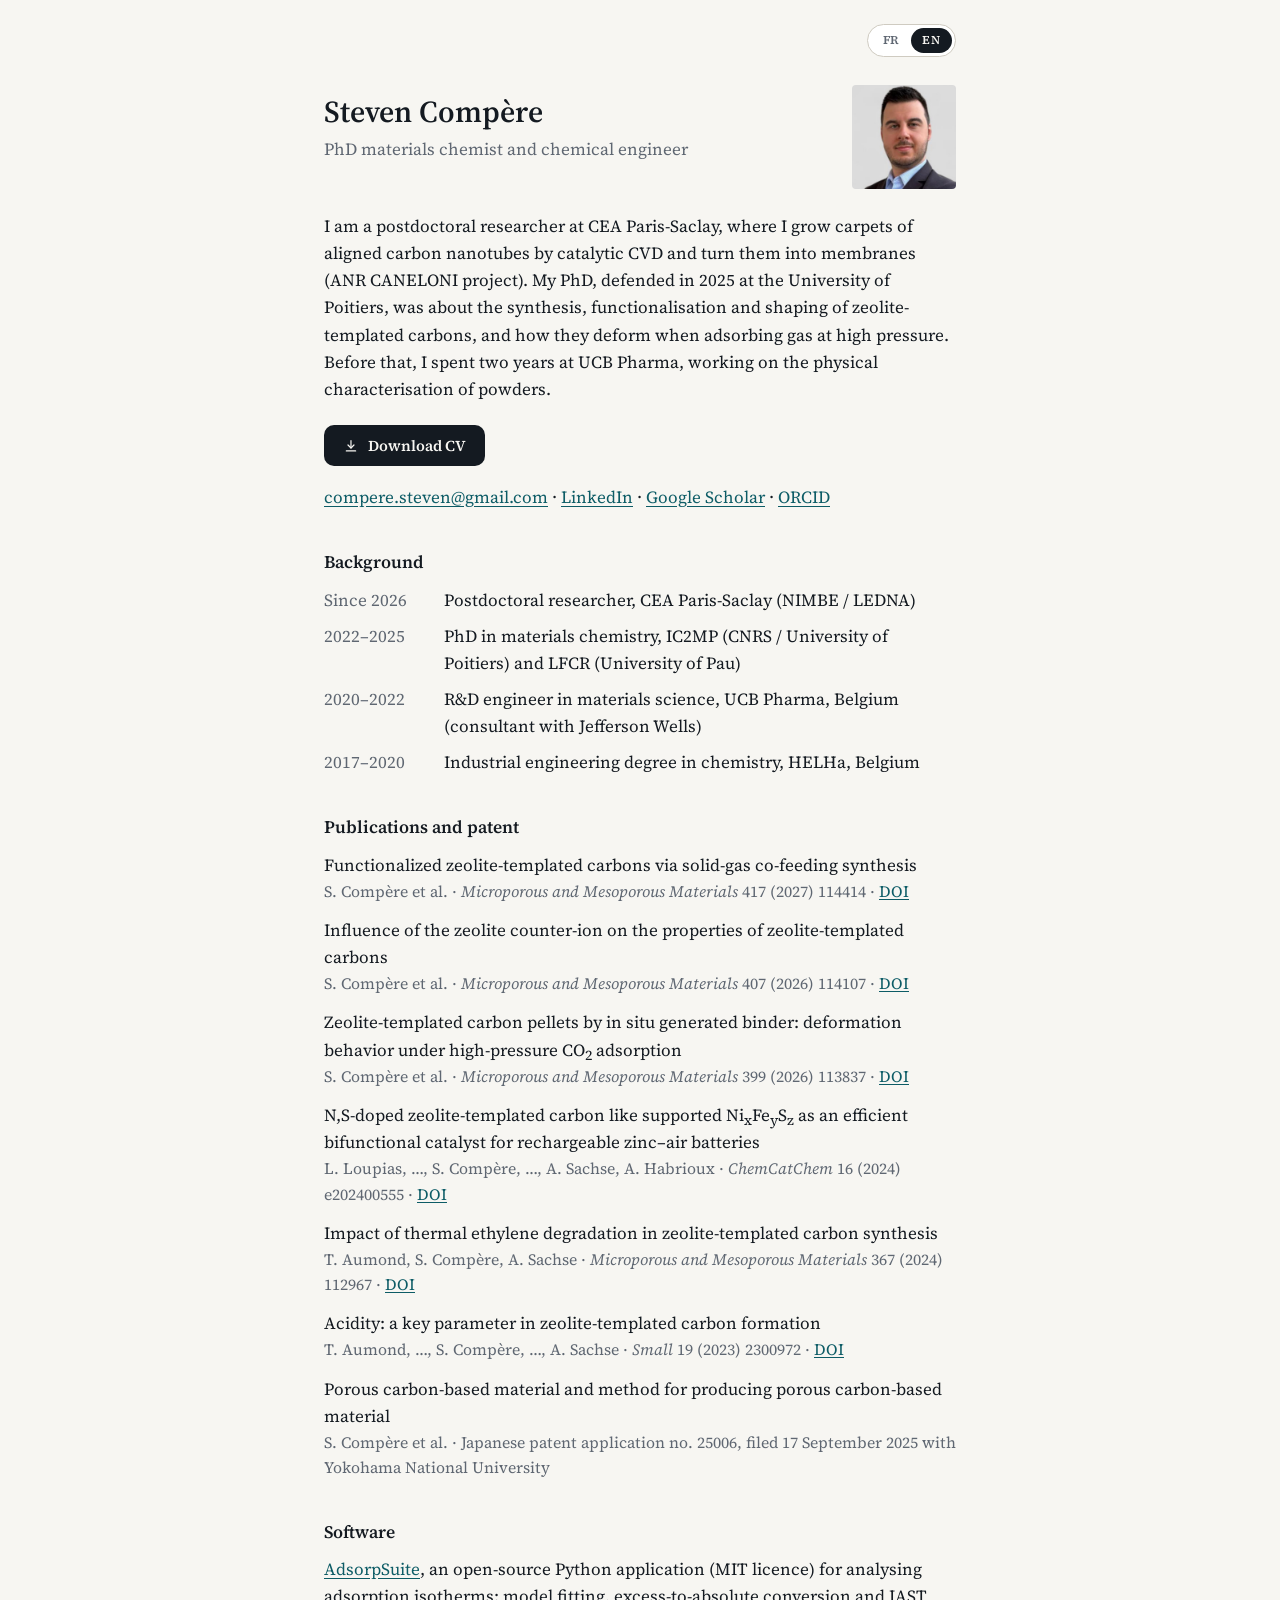
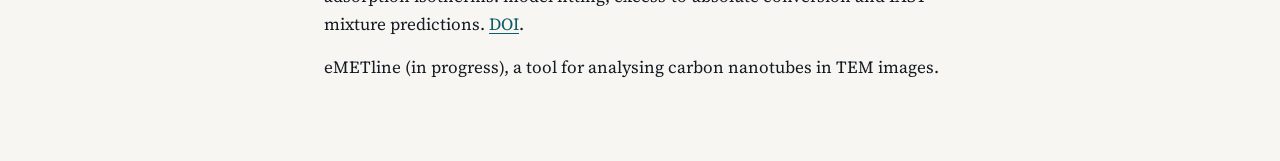
==== commit 36994509: "Version épurée : une colonne, une police, contenu réduit Page réduite à l'essentiel : présentation e" ====
--- a/index.html
+++ b/index.html
@@ -3,8 +3,8 @@
 <head>
 <meta charset="utf-8">
 <meta name="viewport" content="width=device-width, initial-scale=1">
-<title>Dr. Steven Compère — Chimie des matériaux, nanomatériaux carbonés &amp; CVD</title>
-<meta name="description" content="Steven Compère, docteur en chimie des matériaux et ingénieur chimiste, chercheur post-doctoral au CEA Paris-Saclay : nanotubes de carbone alignés, carbones à gabarit zéolithique (ZTC), procédés CVD, adsorption de gaz et caractérisation avancée.">
+<title>Steven Compère — Chimie des matériaux, nanomatériaux carbonés et CVD</title>
+<meta name="description" content="Steven Compère, docteur en chimie des matériaux et ingénieur chimiste, chercheur post-doctoral au CEA Paris-Saclay : nanotubes de carbone alignés, carbones à gabarit zéolithique (ZTC), procédés CVD et adsorption de gaz.">
 <meta name="author" content="Steven Compère">
 <meta name="color-scheme" content="light dark">
 <meta name="theme-color" content="#f7f6f2" media="(prefers-color-scheme: light)">
@@ -15,36 +15,51 @@
 <meta property="og:type" content="profile">
 <meta property="og:site_name" content="Steven Compère">
 <meta property="og:url" content="https://stevencompere.com/">
-<meta property="og:title" content="Dr. Steven Compère — Chimie des matériaux, nanomatériaux carbonés &amp; CVD">
-<meta property="og:description" content="Docteur en chimie des matériaux et ingénieur chimiste : nanotubes de carbone alignés, carbones à gabarit zéolithique, procédés CVD et adsorption. Publications, brevet, logiciel et parcours R&amp;D.">
-<meta property="og:image" content="https://stevencompere.com/assets/img/og-card.png">
-<meta property="og:image:width" content="1200">
-<meta property="og:image:height" content="630">
-<meta property="og:image:alt" content="Steven Compère, docteur en chimie des matériaux et ingénieur chimiste">
+<meta property="og:title" content="Steven Compère — Chimie des matériaux, nanomatériaux carbonés et CVD">
+<meta property="og:description" content="Steven Compère, docteur en chimie des matériaux et ingénieur chimiste, chercheur post-doctoral au CEA Paris-Saclay : nanotubes de carbone alignés, carbones à gabarit zéolithique (ZTC), procédés CVD et adsorption de gaz.">
+<meta property="og:image" content="https://stevencompere.com/portrait.jpg">
+<meta property="og:image:width" content="520">
+<meta property="og:image:height" content="520">
+<meta property="og:image:alt" content="Portrait de Steven Compère">
 <meta property="og:locale" content="fr_FR">
 <meta property="og:locale:alternate" content="en_GB">
 <meta property="profile:first_name" content="Steven">
 <meta property="profile:last_name" content="Compère">
-<meta name="twitter:card" content="summary_large_image">
+<meta name="twitter:card" content="summary">
 
 <link rel="icon" href="assets/img/favicon.svg" type="image/svg+xml">
 <link rel="apple-touch-icon" href="assets/img/apple-touch-icon.png">
-<link rel="preload" href="assets/fonts/ibm-plex-sans-latin-wght-normal.woff2" as="font" type="font/woff2" crossorigin>
-<link rel="preload" href="assets/fonts/source-serif-4-latin-opsz-normal.woff2" as="font" type="font/woff2" crossorigin>
-<link rel="stylesheet" href="assets/css/site.css?v=20261113">
+<link rel="stylesheet" href="assets/css/site.css?v=20261116">
 
-<!-- Langue appliquée avant l'affichage (pas de clignotement).
-     Ordre : ?lang=en dans l'URL > choix mémorisé > langue du navigateur.
-     Les robots d'indexation voient toujours la version française. -->
+<!-- Langue : ?lang=en ou ?lang=fr dans l'adresse, sinon dernier choix, sinon langue du navigateur.
+     Sans JavaScript et pour les robots d'indexation, la page s'affiche en français.
+     Les boutons FR / EN changent la langue sans recharger la page. -->
 <script>
 (function(){
-  var d=document.documentElement,l=null;
-  try{l=new URLSearchParams(location.search).get("lang")||localStorage.getItem("sc-lang")}catch(e){}
+  var d=document.documentElement,titles={fr:document.title,en:"Steven Compère — Materials chemistry, carbon nanomaterials and CVD"},l=null;
+  function set(x,chosen){
+    d.lang=x;document.title=titles[x];
+    var b=document.querySelectorAll(".lang button");
+    for(var i=0;i<b.length;i++)b[i].setAttribute("aria-pressed",b[i].getAttribute("data-lang")===x?"true":"false");
+    if(chosen){
+      try{localStorage.setItem("sc-lang",x)}catch(e){}
+      try{history.replaceState(null,"","?lang="+x)}catch(e){}
+    }
+  }
+  try{
+    l=new URLSearchParams(location.search).get("lang");
+    if(l==="fr"||l==="en")localStorage.setItem("sc-lang",l);else l=localStorage.getItem("sc-lang");
+  }catch(e){}
   if(l!=="fr"&&l!=="en"){
     var bot=/bot|crawl|spider|slurp|lighthouse|facebookexternalhit|linkedin/i.test(navigator.userAgent);
     l=(!bot&&(navigator.language||"fr").toLowerCase().indexOf("fr")!==0)?"en":"fr";
   }
-  d.lang=l;d.className+=" js";
+  set(l);
+  document.addEventListener("DOMContentLoaded",function(){set(d.lang)});
+  document.addEventListener("click",function(e){
+    var b=e.target.closest&&e.target.closest(".lang button");
+    if(b)set(b.getAttribute("data-lang"),true);
+  });
 })();
 </script>
 
@@ -80,467 +95,66 @@
 </head>
 
 <body>
-<a class="skip" href="#contenu"><span lang="fr">Aller au contenu</span><span lang="en">Skip to content</span></a>
-
-<!-- Pictogrammes réutilisés dans la page -->
-<svg width="0" height="0" style="position:absolute" aria-hidden="true">
-  <symbol id="i-download" viewBox="0 0 24 24"><path d="M12 4v11"/><path d="m7.5 10.5 4.5 4.5 4.5-4.5"/><path d="M5 19.5h14"/></symbol>
-  <symbol id="i-mail" viewBox="0 0 24 24"><rect x="3" y="5.5" width="18" height="13" rx="2"/><path d="m4 7 8 6 8-6"/></symbol>
-  <symbol id="i-arrow" viewBox="0 0 24 24"><path d="M7 17 17 7"/><path d="M8.5 7H17v8.5"/></symbol>
-  <symbol id="i-menu" viewBox="0 0 24 24"><path d="M4 7h16M4 12h16M4 17h16"/></symbol>
-  <symbol id="i-code" viewBox="0 0 24 24"><path d="m8.5 8-4 4 4 4M15.5 8l4 4-4 4"/></symbol>
-  <symbol id="i-chevron" viewBox="0 0 24 24"><path d="m6 9 6 6 6-6"/></symbol>
-</svg>
-
-<!-- ==================== NAVIGATION ==================== -->
-<header class="nav">
-  <div class="nav-inner">
-    <a class="brand" href="#top"><span class="brand-mark" aria-hidden="true">SC</span>Steven Compère</a>
-    <button class="menu-btn" type="button" aria-expanded="false" aria-controls="menu">
-      <svg class="ico" aria-hidden="true"><use href="#i-menu"/></svg>
-      <span class="visually-hidden">Menu</span>
-    </button>
-    <ul class="nav-links" id="menu">
-      <li><a href="#profil"><span lang="fr">Profil</span><span lang="en">Profile</span></a></li>
-      <li><a href="#parcours"><span lang="fr">Parcours</span><span lang="en">Experience</span></a></li>
-      <li><a href="#publications">Publications</a></li>
-      <li><a href="#competences"><span lang="fr">Compétences</span><span lang="en">Skills</span></a></li>
-      <li><a href="#contact">Contact</a></li>
-    </ul>
-    <div class="lang" role="group" aria-label="Langue / Language">
-      <button type="button" data-lang="fr" aria-pressed="true">FR</button>
-      <button type="button" data-lang="en" aria-pressed="false">EN</button>
-    </div>
-  </div>
-</header>
-
-<main id="contenu">
-
-<!-- ==================== EN-TÊTE ==================== -->
-<section class="hero" id="top">
-  <div class="hero-lattice" aria-hidden="true">
-    <svg>
-      <defs>
-        <!-- Réseau hexagonal (feuillet de graphène) -->
-        <pattern id="hex" width="42" height="24.249" patternUnits="userSpaceOnUse" patternTransform="scale(1.35)">
-          <path d="M0 12.124L7 0H21L28 12.124L21 24.249H7ZM28 12.124H42" fill="none" stroke="currentColor" stroke-width=".9"/>
-          <g fill="currentColor"><circle cx="0" cy="12.124" r="1.6"/><circle cx="7" cy="0" r="1.6"/><circle cx="21" cy="0" r="1.6"/><circle cx="28" cy="12.124" r="1.6"/><circle cx="7" cy="24.249" r="1.6"/><circle cx="21" cy="24.249" r="1.6"/><circle cx="42" cy="12.124" r="1.6"/></g>
-        </pattern>
-      </defs>
-      <rect width="100%" height="100%" fill="url(#hex)"/>
-    </svg>
+<main>
+  <div class="lang" role="group" aria-label="Langue / Language">
+    <button type="button" data-lang="fr" aria-pressed="true">FR</button>
+    <button type="button" data-lang="en" aria-pressed="false">EN</button>
   </div>
 
-  <div class="wrap hero-grid">
-    <div>
-      <p class="status"><span class="pulse" aria-hidden="true"></span>
-        <span lang="fr">Chercheur post-doctoral au CEA Paris-Saclay</span>
-        <span lang="en">Postdoctoral researcher at CEA Paris-Saclay</span>
-      </p>
-      <h1>Steven Compère</h1>
-      <p class="role">
-        <span lang="fr">Docteur en chimie des matériaux et ingénieur chimiste</span>
-        <span lang="en">PhD materials chemist &amp; chemical engineer</span>
-      </p>
-      <div class="actions">
-        <!-- Un CV par langue : le bouton affiché suit la langue de la page -->
-        <a class="btn" lang="fr" href="CV_Steven_Compere.pdf" target="_blank" rel="noopener">
-          <svg class="ico" aria-hidden="true"><use href="#i-download"/></svg>Télécharger le CV
-        </a>
-        <a class="btn" lang="en" href="CV_Steven_Compere_EN.pdf" target="_blank" rel="noopener">
-          <svg class="ico" aria-hidden="true"><use href="#i-download"/></svg>Download CV
-        </a>
-        <a class="btn btn-ghost" href="mailto:compere.steven@gmail.com">
-          <svg class="ico" aria-hidden="true"><use href="#i-mail"/></svg>
-          <span lang="fr">Me contacter</span><span lang="en">Get in touch</span>
-        </a>
-      </div>
-      <ul class="profiles">
-        <li class="profiles-label"><span lang="fr">Profils</span><span lang="en">Profiles</span></li>
-        <li><a href="https://orcid.org/0009-0006-3474-8748" target="_blank" rel="noopener">ORCID<svg class="ico" aria-hidden="true"><use href="#i-arrow"/></svg></a></li>
-        <li><a href="https://scholar.google.com/citations?hl=fr&amp;user=AmX65-sAAAAJ" target="_blank" rel="noopener">Google Scholar<svg class="ico" aria-hidden="true"><use href="#i-arrow"/></svg></a></li>
-        <li><a href="https://www.linkedin.com/in/steven-compere/" target="_blank" rel="noopener">LinkedIn<svg class="ico" aria-hidden="true"><use href="#i-arrow"/></svg></a></li>
-        <li><a href="https://github.com/stevencompere" target="_blank" rel="noopener">GitHub<svg class="ico" aria-hidden="true"><use href="#i-arrow"/></svg></a></li>
-      </ul>
-    </div>
-    <figure class="portrait">
-      <div class="portrait-frame"><img src="portrait.jpg" alt="Portrait de Steven Compère" width="520" height="520"></div>
-      <figcaption>Paris-Saclay, France</figcaption>
-    </figure>
-  </div>
-</section>
+  <header>
+    <img src="portrait.jpg" alt="" width="520" height="520">
+    <h1>Steven Compère</h1>
+    <p class="role"><span lang="fr">Docteur en chimie des matériaux et ingénieur chimiste</span><span lang="en">PhD materials chemist and chemical engineer</span></p>
+  </header>
 
-<!-- ==================== 01 PROFIL ==================== -->
-<section class="section" id="profil">
-  <div class="wrap">
-    <div class="sec-head reveal">
-      <p class="sec-num">01 · <span lang="fr">Profil</span><span lang="en">Profile</span></p>
-      <h2><span lang="fr">Recherche académique et R&amp;D industrielle</span><span lang="en">Academic research and industrial R&amp;D</span></h2>
-    </div>
-    <div class="about">
-      <div class="about-text reveal">
-        <p>
-          <span lang="fr">Docteur de l'Université de Poitiers (IC2MP) et actuellement chercheur post-doctoral au CEA Paris-Saclay dans le cadre du projet ANR CANELONI, je suis spécialisé dans les matériaux carbonés nanostructurés micro- et mésoporeux, notamment les nanotubes de carbone alignés et les carbones à gabarit zéolithique.</span>
-          <span lang="en">A PhD graduate of the University of Poitiers (IC2MP), now a postdoctoral researcher at CEA Paris-Saclay on the ANR CANELONI project, I specialise in nanostructured micro- and mesoporous carbon materials, in particular aligned carbon nanotubes and zeolite-templated carbons.</span>
-        </p>
-        <p>
-          <span lang="fr">Mes travaux portent sur l'optimisation de procédés de synthèse par CVD catalytique, ainsi que sur la fonctionnalisation et la mise en forme de ces matériaux, en vue d'applications en adsorption, électrocatalyse, filtration et nanofluidique. Cette expertise académique est complétée par deux années de R&amp;D chez UCB Pharma, consacrées à la caractérisation physique des poudres en environnement GMP.</span>
-          <span lang="en">My work covers the optimisation of catalytic CVD synthesis processes, as well as the functionalisation and shaping of these materials, towards applications in adsorption, electrocatalysis, filtration and nanofluidics. This academic expertise is complemented by two years of R&amp;D at UCB Pharma dedicated to the physical characterisation of powders in a GMP environment.</span>
-        </p>
-      </div>
-      <dl class="facts reveal">
-        <div><dt><span lang="fr">Doctorat</span><span lang="en">PhD</span></dt>
-          <dd><span lang="fr">Chimie des matériaux, Université de Poitiers, 2025</span><span lang="en">Materials chemistry, University of Poitiers, 2025</span></dd></div>
-        <div><dt><span lang="fr">Diplôme d'ingénieur</span><span lang="en">Engineering degree</span></dt>
-          <dd><span lang="fr">Ingénieur industriel en chimie, HELHa (Belgique), 2020</span><span lang="en">Industrial engineer in chemistry, HELHa (Belgium), 2020</span></dd></div>
-        <div><dt><span lang="fr">Langues</span><span lang="en">Languages</span></dt>
-          <dd><span lang="fr">Français (langue maternelle), anglais (C1)</span><span lang="en">French (native), English (C1)</span></dd></div>
-        <div><dt><span lang="fr">Nationalité</span><span lang="en">Nationality</span></dt>
-          <dd><span lang="fr">Belge (citoyen de l'Union européenne)</span><span lang="en">Belgian (EU citizen)</span></dd></div>
-        <div><dt><span lang="fr">Localisation</span><span lang="en">Based in</span></dt>
-          <dd>Paris-Saclay, Île-de-France</dd></div>
-      </dl>
-    </div>
-  </div>
-</section>
+  <p lang="fr">Je suis chercheur post-doctoral au CEA Paris-Saclay, où je fais croître des tapis de nanotubes de carbone alignés par CVD catalytique pour en faire des membranes (projet ANR CANELONI). Ma thèse, soutenue en 2025 à l’Université de Poitiers, portait sur la synthèse, la fonctionnalisation et la mise en forme de carbones à gabarit zéolithique, et sur leur déformation lors de l’adsorption de gaz à haute pression. Auparavant, j’ai travaillé deux ans chez UCB Pharma, à la caractérisation physique de poudres.</p>
+  <p lang="en">I am a postdoctoral researcher at CEA Paris-Saclay, where I grow carpets of aligned carbon nanotubes by catalytic CVD and turn them into membranes (ANR CANELONI project). My PhD, defended in 2025 at the University of Poitiers, was about the synthesis, functionalisation and shaping of zeolite-templated carbons, and how they deform when adsorbing gas at high pressure. Before that, I spent two years at UCB Pharma, working on the physical characterisation of powders.</p>
 
-<!-- ==================== 02 PARCOURS ====================
-     Une phrase par poste : le détail des missions est dans le CV (PDF). -->
-<section class="section" id="parcours">
-  <div class="wrap">
-    <div class="sec-head reveal">
-      <p class="sec-num">02 · <span lang="fr">Parcours</span><span lang="en">Experience</span></p>
-      <h2><span lang="fr">Expérience professionnelle</span><span lang="en">Professional experience</span></h2>
-    </div>
+  <!-- Un CV par langue : le bouton affiché suit la langue de la page -->
+  <p class="cv">
+    <a class="btn" lang="fr" href="CV_Steven_Compere.pdf" target="_blank" rel="noopener"><svg viewBox="0 0 24 24" aria-hidden="true"><path d="M12 4v11"/><path d="m7.5 10.5 4.5 4.5 4.5-4.5"/><path d="M5 19.5h14"/></svg>Télécharger le CV</a>
+    <a class="btn" lang="en" href="CV_Steven_Compere_EN.pdf" target="_blank" rel="noopener"><svg viewBox="0 0 24 24" aria-hidden="true"><path d="M12 4v11"/><path d="m7.5 10.5 4.5 4.5 4.5-4.5"/><path d="M5 19.5h14"/></svg>Download CV</a>
+  </p>
+  <p class="links">
+    <a href="mailto:compere.steven@gmail.com">compere.steven@gmail.com</a> ·
+    <a href="https://www.linkedin.com/in/steven-compere/">LinkedIn</a> ·
+    <a href="https://scholar.google.com/citations?hl=fr&amp;user=AmX65-sAAAAJ">Google Scholar</a> ·
+    <a href="https://orcid.org/0009-0006-3474-8748">ORCID</a>
+  </p>
 
-    <ol class="timeline">
-      <li class="tl current reveal">
-        <div class="tl-when">
-          <div class="tl-date"><span lang="fr">06.2026 — auj.</span><span lang="en">06.2026 — now</span></div>
-          <div class="tl-place">Gif-sur-Yvette</div>
-        </div>
-        <div class="tl-what">
-          <div class="tl-head">
-            <h3><span lang="fr">Chercheur post-doctoral</span><span lang="en">Postdoctoral researcher</span></h3>
-            <span class="tag"><span lang="fr">En poste</span><span lang="en">Current</span></span>
-          </div>
-          <p class="tl-org">CEA Paris-Saclay, <span lang="fr">laboratoire</span><span lang="en">laboratory</span> NIMBE / LEDNA</p>
-          <p class="tl-sum">
-            <span lang="fr">Projet ANR CANELONI&nbsp;: croissance de tapis de nanotubes de carbone alignés (VACNT) par CVD catalytique assistée par aérosol, caractérisation (MEB, MET, Raman, ATG) et fabrication de membranes nanoporeuses.</span>
-            <span lang="en">ANR CANELONI project: growth of aligned carbon nanotube (VACNT) carpets by aerosol-assisted catalytic CVD, characterisation (SEM, TEM, Raman, TGA) and fabrication of nanoporous membranes.</span>
-          </p>
-        </div>
-      </li>
+  <h2><span lang="fr">Parcours</span><span lang="en">Background</span></h2>
+  <dl class="rows">
+    <div><dt><span lang="fr">Depuis 2026</span><span lang="en">Since 2026</span></dt>
+      <dd><span lang="fr">Chercheur post-doctoral, CEA Paris-Saclay (NIMBE / LEDNA)</span><span lang="en">Postdoctoral researcher, CEA Paris-Saclay (NIMBE / LEDNA)</span></dd></div>
+    <div><dt>2022–2025</dt>
+      <dd><span lang="fr">Doctorat en chimie des matériaux, IC2MP (CNRS / Université de Poitiers) et LFCR (Université de Pau)</span><span lang="en">PhD in materials chemistry, IC2MP (CNRS / University of Poitiers) and LFCR (University of Pau)</span></dd></div>
+    <div><dt>2020–2022</dt>
+      <dd><span lang="fr">Ingénieur R&amp;D en science des matériaux, UCB Pharma, Belgique (consultant Jefferson Wells)</span><span lang="en">R&amp;D engineer in materials science, UCB Pharma, Belgium (consultant with Jefferson Wells)</span></dd></div>
+    <div><dt>2017–2020</dt>
+      <dd><span lang="fr">Diplôme d’ingénieur industriel en chimie, HELHa, Belgique</span><span lang="en">Industrial engineering degree in chemistry, HELHa, Belgium</span></dd></div>
+  </dl>
 
-      <li class="tl reveal">
-        <div class="tl-when">
-          <div class="tl-date">10.2022 — 10.2025</div>
-          <div class="tl-place">Poitiers &amp; Anglet</div>
-        </div>
-        <div class="tl-what">
-          <h3><span lang="fr">Doctorant en chimie des matériaux</span><span lang="en">PhD candidate in materials chemistry</span></h3>
-          <p class="tl-org">IC2MP <span class="note">(CNRS / <span lang="fr">Université de Poitiers</span><span lang="en">University of Poitiers</span>)</span> &amp; LFCR <span class="note">(<span lang="fr">Université de Pau</span><span lang="en">University of Pau</span>)</span></p>
-          <p class="tl-sum">
-            <span lang="fr">Thèse&nbsp;: «&nbsp;<i class="serif-i">Zeolite-Templated Carbons</i>&nbsp;: synthèse, fonctionnalisation, mise en forme et étude des déformations induites par l'adsorption de gaz à haute pression&nbsp;», soutenue en octobre 2025. Direction&nbsp;: A. Sachse, I. Batonneau-Gener (IC2MP), L. Perrier (LFCR).</span>
-            <span lang="en">Thesis: “<i class="serif-i">Zeolite-Templated Carbons</i>: synthesis, functionalisation, shaping and study of deformations induced by high-pressure gas adsorption”, defended in October 2025. Supervisors: A. Sachse, I. Batonneau-Gener (IC2MP), L. Perrier (LFCR).</span>
-          </p>
-        </div>
-      </li>
+  <!-- Pour ajouter un article : copier une ligne <li>…</li> et la placer en tête de liste. -->
+  <h2><span lang="fr">Publications et brevet</span><span lang="en">Publications and patent</span></h2>
+  <ol class="refs">
+      <li>Functionalized zeolite-templated carbons via solid-gas co-feeding synthesis<small>S. Compère et al. · <i>Microporous and Mesoporous Materials</i> 417 (2027) 114414 · <a href="https://doi.org/10.1016/j.micromeso.2026.114414">DOI</a></small></li>
+      <li>Influence of the zeolite counter-ion on the properties of zeolite-templated carbons<small>S. Compère et al. · <i>Microporous and Mesoporous Materials</i> 407 (2026) 114107 · <a href="https://doi.org/10.1016/j.micromeso.2026.114107">DOI</a></small></li>
+      <li>Zeolite-templated carbon pellets by in situ generated binder: deformation behavior under high-pressure CO<sub>2</sub> adsorption<small>S. Compère et al. · <i>Microporous and Mesoporous Materials</i> 399 (2026) 113837 · <a href="https://doi.org/10.1016/j.micromeso.2025.113837">DOI</a></small></li>
+      <li>N,S-doped zeolite-templated carbon like supported Ni<sub>x</sub>Fe<sub>y</sub>S<sub>z</sub> as an efficient bifunctional catalyst for rechargeable zinc–air batteries<small>L. Loupias, …, S. Compère, …, A. Sachse, A. Habrioux · <i>ChemCatChem</i> 16 (2024) e202400555 · <a href="https://doi.org/10.1002/cctc.202400555">DOI</a></small></li>
+      <li>Impact of thermal ethylene degradation in zeolite-templated carbon synthesis<small>T. Aumond, S. Compère, A. Sachse · <i>Microporous and Mesoporous Materials</i> 367 (2024) 112967 · <a href="https://doi.org/10.1016/j.micromeso.2023.112967">DOI</a></small></li>
+      <li>Acidity: a key parameter in zeolite-templated carbon formation<small>T. Aumond, …, S. Compère, …, A. Sachse · <i>Small</i> 19 (2023) 2300972 · <a href="https://doi.org/10.1002/smll.202300972">DOI</a></small></li>
+      <li>Porous carbon-based material and method for producing porous carbon-based material<small>S. Compère et al. · <span lang="fr">Demande de brevet japonais n°&nbsp;25006, déposée le 17&nbsp;septembre&nbsp;2025 avec l’Université nationale de Yokohama</span><span lang="en">Japanese patent application no.&nbsp;25006, filed 17&nbsp;September&nbsp;2025 with Yokohama National University</span></small></li>
+  </ol>
 
-      <li class="tl reveal">
-        <div class="tl-when">
-          <div class="tl-date">09.2020 — 08.2022</div>
-          <div class="tl-place"><span lang="fr">Braine-l'Alleud, Belgique</span><span lang="en">Braine-l'Alleud, Belgium</span></div>
-        </div>
-        <div class="tl-what">
-          <h3><span lang="fr">Ingénieur R&amp;D en science des matériaux</span><span lang="en">R&amp;D engineer in materials science</span></h3>
-          <p class="tl-org">UCB Pharma <span class="note">(<span lang="fr">consultant</span><span lang="en">consultant with</span> Jefferson Wells)</span></p>
-          <p class="tl-sum">
-            <span lang="fr">Gestion de projets de caractérisation physique des poudres en environnement GMP/GLP, du développement et de la validation de méthodes jusqu'au rapport, avec les équipes Formulation, Procédés et Production.</span>
-            <span lang="en">Managed physical characterisation projects on powders in a GMP/GLP environment, from method development and validation to reporting, with the Formulation, Process and Production teams.</span>
-          </p>
-        </div>
-      </li>
-    </ol>
-
-    <p class="tl-more reveal">
-      <span lang="fr">Auparavant&nbsp;: stages chez UCB Pharma (mémoire de master, 2019) et TotalEnergies (mémoire de bachelier, 2017). Le détail des missions figure dans le <a href="CV_Steven_Compere.pdf" target="_blank" rel="noopener">CV</a>.</span>
-      <span lang="en">Earlier: internships at UCB Pharma (master's thesis, 2019) and TotalEnergies (bachelor's thesis, 2017). Full details are in the <a href="CV_Steven_Compere_EN.pdf" target="_blank" rel="noopener">CV</a>.</span>
-    </p>
-  </div>
-</section>
-
-<!-- ==================== 03 PUBLICATIONS ====================
-     Pour ajouter un article : copier un bloc <li class="pub reveal">…</li>
-     et le placer en tête de liste (ordre chronologique inverse). -->
-<section class="section" id="publications">
-  <div class="wrap">
-    <div class="sec-head reveal">
-      <p class="sec-num">03 · Publications</p>
-      <h2><span lang="fr">Publications, brevet &amp; logiciel</span><span lang="en">Publications, patent &amp; software</span></h2>
-      <p class="lead">
-        <span lang="fr">Six articles dans des revues internationales à comité de lecture, dont trois en premier auteur. D'autres manuscrits en premier auteur sont en préparation, dont une revue.</span>
-        <span lang="en">Six articles in international peer-reviewed journals, three of them as first author. Further first-author manuscripts are in preparation, including a review.</span>
-      </p>
-    </div>
-
-    <ol class="pubs">
-      <li class="pub reveal">
-        <div class="pub-year">2026</div>
-        <div class="pub-body">
-          <p class="pub-title">Functionalized zeolite-templated carbons via solid-gas co-feeding synthesis</p>
-          <p class="pub-cite"><strong>S. Compère</strong> et al. · <i>Microporous and Mesoporous Materials</i> 417 (2027) 114414</p>
-        </div>
-        <div class="pub-actions"><a class="pub-link" href="https://doi.org/10.1016/j.micromeso.2026.114414" target="_blank" rel="noopener">DOI<svg class="ico" aria-hidden="true"><use href="#i-arrow"/></svg></a></div>
-      </li>
-
-      <li class="pub reveal">
-        <div class="pub-year">2026</div>
-        <div class="pub-body">
-          <p class="pub-title">Influence of the zeolite counter-ion on the properties of zeolite-templated carbons</p>
-          <p class="pub-cite"><strong>S. Compère</strong> et al. · <i>Microporous and Mesoporous Materials</i> 407 (2026) 114107</p>
-        </div>
-        <div class="pub-actions"><a class="pub-link" href="https://doi.org/10.1016/j.micromeso.2026.114107" target="_blank" rel="noopener">DOI<svg class="ico" aria-hidden="true"><use href="#i-arrow"/></svg></a></div>
-      </li>
-
-      <li class="pub reveal">
-        <div class="pub-year">2025</div>
-        <div class="pub-body">
-          <p class="pub-title">Zeolite-templated carbon pellets by in situ generated binder: deformation behavior under high-pressure CO<sub>2</sub> adsorption</p>
-          <p class="pub-cite"><strong>S. Compère</strong> et al. · <i>Microporous and Mesoporous Materials</i> 399 (2026) 113837</p>
-        </div>
-        <div class="pub-actions"><a class="pub-link" href="https://doi.org/10.1016/j.micromeso.2025.113837" target="_blank" rel="noopener">DOI<svg class="ico" aria-hidden="true"><use href="#i-arrow"/></svg></a></div>
-      </li>
-
-      <li class="pub is-patent reveal">
-        <div class="pub-year">2025</div>
-        <div class="pub-body">
-          <p class="pub-title">Porous carbon-based material and method for producing porous carbon-based material</p>
-          <p class="pub-cite"><span class="tag"><span lang="fr">Brevet</span><span lang="en">Patent</span></span>
-            <strong>S. Compère</strong>, I. Batonneau-Gener, A. Sachse, Y. Kubota, S. Inagaki ·
-            <span lang="fr">demande de brevet japonais n°&nbsp;25006, déposée le 17&nbsp;septembre&nbsp;2025 avec l'Université nationale de Yokohama</span>
-            <span lang="en">Japanese patent application no.&nbsp;25006, filed 17&nbsp;September&nbsp;2025 with Yokohama National University</span>
-          </p>
-        </div>
-        <div class="pub-actions"></div>
-      </li>
-
-      <li class="pub reveal">
-        <div class="pub-year">2024</div>
-        <div class="pub-body">
-          <p class="pub-title">N,S-doped zeolite-templated carbon like supported Ni<sub>x</sub>Fe<sub>y</sub>S<sub>z</sub> as an efficient bifunctional catalyst for rechargeable zinc–air batteries</p>
-          <p class="pub-cite">L. Loupias, …, <strong>S. Compère</strong>, …, A. Sachse, A. Habrioux · <i>ChemCatChem</i> 16 (2024) e202400555</p>
-        </div>
-        <div class="pub-actions"><a class="pub-link" href="https://doi.org/10.1002/cctc.202400555" target="_blank" rel="noopener">DOI<svg class="ico" aria-hidden="true"><use href="#i-arrow"/></svg></a></div>
-      </li>
-
-      <li class="pub reveal">
-        <div class="pub-year">2024</div>
-        <div class="pub-body">
-          <p class="pub-title">Impact of thermal ethylene degradation in zeolite-templated carbon synthesis</p>
-          <p class="pub-cite">T. Aumond, <strong>S. Compère</strong>, A. Sachse · <i>Microporous and Mesoporous Materials</i> 367 (2024) 112967</p>
-        </div>
-        <div class="pub-actions"><a class="pub-link" href="https://doi.org/10.1016/j.micromeso.2023.112967" target="_blank" rel="noopener">DOI<svg class="ico" aria-hidden="true"><use href="#i-arrow"/></svg></a></div>
-      </li>
-
-      <li class="pub reveal">
-        <div class="pub-year">2023</div>
-        <div class="pub-body">
-          <p class="pub-title">Acidity: a key parameter in zeolite-templated carbon formation</p>
-          <p class="pub-cite">T. Aumond, …, <strong>S. Compère</strong>, …, A. Sachse · <i>Small</i> 19 (2023) 2300972</p>
-        </div>
-        <div class="pub-actions"><a class="pub-link" href="https://doi.org/10.1002/smll.202300972" target="_blank" rel="noopener">DOI<svg class="ico" aria-hidden="true"><use href="#i-arrow"/></svg></a></div>
-      </li>
-    </ol>
-
-    <div class="cards">
-      <!-- Logiciel -->
-      <div class="software reveal">
-        <div class="sw-main">
-          <h3>AdsorpSuite <span class="tag"><span lang="fr">Logiciel libre · licence MIT</span><span lang="en">Open source · MIT licence</span></span></h3>
-          <p>
-            <span lang="fr">Application Python à interface graphique pour l'analyse des isothermes d'adsorption de matériaux poreux&nbsp;: ajustement de 7 modèles, conversion excès → absolu, mélanges par IAST.</span>
-            <span lang="en">Python desktop application for analysing adsorption isotherms on porous materials: fitting of 7 models, excess-to-absolute conversion, IAST mixture predictions.</span>
-          </p>
-        </div>
-        <div class="sw-links">
-          <a class="btn" href="https://github.com/stevencompere/AdsorpSuite" target="_blank" rel="noopener">
-            <svg class="ico" aria-hidden="true"><use href="#i-code"/></svg>
-            <span lang="fr">Code source</span><span lang="en">Source code</span>
-          </a>
-          <a class="btn btn-ghost" href="https://doi.org/10.5281/zenodo.22011513" target="_blank" rel="noopener">DOI<svg class="ico" aria-hidden="true"><use href="#i-arrow"/></svg></a>
-        </div>
-      </div>
-
-      <!-- Communications : la liste complète reste disponible, repliée par défaut -->
-      <details class="more reveal" id="communications">
-        <summary>
-          <span class="more-inner">
-            <span class="more-title"><span lang="fr">Communications en congrès</span><span lang="en">Conference contributions</span></span>
-            <span class="more-desc">
-              <span lang="fr">8 communications dans des congrès nationaux et internationaux entre 2023 et 2025, dont 5 présentations orales.</span>
-              <span lang="en">8 contributions to national and international conferences between 2023 and 2025, including 5 oral presentations.</span>
-            </span>
-            <span class="more-toggle">
-              <span class="when-closed"><span lang="fr">Voir la liste</span><span lang="en">Show the list</span></span>
-              <span class="when-open"><span lang="fr">Masquer la liste</span><span lang="en">Hide the list</span></span>
-              <svg class="ico" aria-hidden="true"><use href="#i-chevron"/></svg>
-            </span>
-          </span>
-        </summary>
-        <ol class="confs">
-          <li class="conf">
-            <div class="conf-when"><span lang="fr">Mai</span><span lang="en">May</span> 2025<span class="place">Porto</span></div>
-            <div>
-              <p class="conf-title">Self-supported zeolite-templated carbon wafers for gas adsorption and induced deformation studies</p>
-              <p class="conf-meta"><span class="conf-type oral">Oral</span>Fundamentals of Adsorption (FOA), Portugal</p>
-              <p class="conf-authors"><strong>S. Compère</strong>, L. Perrier, C. Miqueu, I. Batonneau-Gener, A. Sachse</p>
-            </div>
-          </li>
-          <li class="conf">
-            <div class="conf-when"><span lang="fr">Avril</span><span lang="en">April</span> 2025<span class="place">Blériot-Plage</span></div>
-            <div>
-              <p class="conf-title">From solid precursors to zeolite-templated carbons: a molecular odyssey toward porous carbon materials</p>
-              <p class="conf-meta"><span class="conf-type oral">Oral</span>Groupe Français des Zéolithes (GFZ)</p>
-              <p class="conf-authors"><strong>S. Compère</strong>, A. Le Person, A. Moissette, H. Vezin, I. Batonneau-Gener, A. Sachse</p>
-            </div>
-          </li>
-          <li class="conf">
-            <div class="conf-when"><span lang="fr">Avril</span><span lang="en">April</span> 2025<span class="place">Blériot-Plage</span></div>
-            <div>
-              <p class="conf-title">Role of the zeolite counter-ion in controlling the synthesis of zeolite-templated carbons</p>
-              <p class="conf-meta"><span class="conf-type">Poster</span>Groupe Français des Zéolithes (GFZ)</p>
-              <p class="conf-authors"><strong>S. Compère</strong>, T. Aumond, I. Batonneau-Gener, A. Sachse</p>
-            </div>
-          </li>
-          <li class="conf">
-            <div class="conf-when"><span lang="fr">Juil.</span><span lang="en">July</span> 2024<span class="place">Osaka</span></div>
-            <div>
-              <p class="conf-title">Zeolite-templated carbons: a new solid-state synthesis route</p>
-              <p class="conf-meta"><span class="conf-type oral">Oral</span><span>ZMPC 2024, <span lang="fr">Japon</span><span lang="en">Japan</span></span><span class="conf-note"><span lang="fr">présenté par un co-auteur</span><span lang="en">presented by a co-author</span></span></p>
-              <p class="conf-authors">A. Moissette, <strong>S. Compère</strong>, A. Le Person, T. Aumond, I. Batonneau-Gener, H. Vezin, A. Sachse</p>
-            </div>
-          </li>
-          <li class="conf">
-            <div class="conf-when"><span lang="fr">Mars</span><span lang="en">March</span> 2024<span class="place">La Rochelle</span></div>
-            <div>
-              <p class="conf-title">Explore solid-state synthesis in the quest of achieving zeolite-templated carbons</p>
-              <p class="conf-meta"><span class="conf-type">Poster</span>Groupe Français des Zéolithes (GFZ)</p>
-              <p class="conf-authors"><strong>S. Compère</strong>, A. Le Person, A. Moissette, H. Vezin, I. Batonneau-Gener, A. Sachse</p>
-            </div>
-          </li>
-          <li class="conf">
-            <div class="conf-when"><span lang="fr">Juil.</span><span lang="en">July</span> 2023<span class="place">Portorož</span></div>
-            <div>
-              <p class="conf-title">Advances in zeolite-templated carbon synthesis: investigating the effect of temperature and zeolite acidity</p>
-              <p class="conf-meta"><span class="conf-type oral">Oral</span><span>FEZA 2023, <span lang="fr">Slovénie</span><span lang="en">Slovenia</span></span><span class="conf-note"><span lang="fr">présenté par un co-auteur</span><span lang="en">presented by a co-author</span></span></p>
-              <p class="conf-authors"><strong>S. Compère</strong>, T. Aumond, I. Batonneau-Gener, A. Sachse</p>
-            </div>
-          </li>
-          <li class="conf">
-            <div class="conf-when"><span lang="fr">Mars</span><span lang="en">March</span> 2023<span class="place">Obernai</span></div>
-            <div>
-              <p class="conf-title">Impact of the ethylene transformation mechanism in the synthesis of zeolite-templated carbons</p>
-              <p class="conf-meta"><span class="conf-type oral">Oral</span>Groupe Français des Zéolithes (GFZ)</p>
-              <p class="conf-authors"><strong>S. Compère</strong>, T. Aumond, I. Batonneau-Gener, A. Sachse</p>
-            </div>
-          </li>
-          <li class="conf">
-            <div class="conf-when"><span lang="fr">Mars</span><span lang="en">March</span> 2023<span class="place">Poitiers</span></div>
-            <div>
-              <p class="conf-title">Micropore 3D graphenes: circumventing essential issues in large scale synthesis</p>
-              <p class="conf-meta"><span class="conf-type">Poster</span>C'Nano</p>
-              <p class="conf-authors"><strong>S. Compère</strong>, T. Aumond, L. Perrier, I. Batonneau-Gener, A. Sachse</p>
-            </div>
-          </li>
-        </ol>
-      </details>
-    </div>
-
-    <p class="more-links reveal">
-      <span lang="fr">Liste à jour et citations&nbsp;:</span><span lang="en">Up-to-date list and citations:</span>
-      <a href="https://scholar.google.com/citations?hl=fr&amp;user=AmX65-sAAAAJ" target="_blank" rel="noopener">Google Scholar</a> ·
-      <a href="https://orcid.org/0009-0006-3474-8748" target="_blank" rel="noopener">ORCID</a> ·
-      <a href="https://www.researchgate.net/profile/Steven-Compere" target="_blank" rel="noopener">ResearchGate</a>
-    </p>
-  </div>
-</section>
-
-<!-- ==================== 04 COMPÉTENCES ====================
-     Quatre familles seulement : la liste complète est dans le CV (PDF). -->
-<section class="section" id="competences">
-  <div class="wrap">
-    <div class="sec-head reveal">
-      <p class="sec-num">04 · <span lang="fr">Compétences</span><span lang="en">Skills</span></p>
-      <h2><span lang="fr">Compétences clés</span><span lang="en">Key skills</span></h2>
-    </div>
-    <dl class="specs reveal">
-      <div>
-        <dt><span lang="fr">Procédés CVD</span><span lang="en">CVD processes</span></dt>
-        <dd><span lang="fr">CVD catalytique assistée par aérosol (VACNT)&nbsp;; CVD d'éthylène jusqu'à 1&nbsp;000&nbsp;°C&nbsp;; voies hybrides solide/CVD&nbsp;; gravure RIE&nbsp;; modification et maintenance de bâtis, conception d'un réacteur rotatif de montée en échelle.</span>
-            <span lang="en">Aerosol-assisted catalytic CVD (VACNT); ethylene CVD up to 1,000&nbsp;°C; hybrid solid/CVD routes; RIE etching; modification and maintenance of rigs, design of a rotary scale-up reactor.</span></dd>
-      </div>
-      <div>
-        <dt><span lang="fr">Caractérisation</span><span lang="en">Characterisation</span></dt>
-        <dd><span lang="fr">MEB/EDS, MET, Raman, XPS, DRX, FT-IR, UV-Vis, RPE, RMN du solide, ATG/DSC, physisorption (N<sub>2</sub>, Ar, CO<sub>2</sub>), porosimétrie Hg, pycnométrie He, CHNS, ICP-OES&nbsp;; adsorption de gaz haute pression et mesures de déformation&nbsp;; conductivité par spectroscopie d'impédance.</span>
-            <span lang="en">SEM/EDS, TEM, Raman, XPS, XRD, FT-IR, UV-Vis, EPR, solid-state NMR, TGA/DSC, physisorption (N<sub>2</sub>, Ar, CO<sub>2</sub>), Hg porosimetry, He pycnometry, CHNS, ICP-OES; high-pressure gas adsorption and deformation measurements; conductivity by impedance spectroscopy.</span></dd>
-      </div>
-      <div>
-        <dt><span lang="fr">Qualité &amp; projets</span><span lang="en">Quality &amp; projects</span></dt>
-        <dd><span lang="fr">BPF/BPL (GMP/GLP), développement et validation de méthodes, traçabilité, 5S, Lean, culture HSE&nbsp;; gestion de projets R&amp;D, encadrement et formation.</span>
-            <span lang="en">GMP/GLP, method development and validation, traceability, 5S, Lean, HSE culture; R&amp;D project management, supervision and training.</span></dd>
-      </div>
-      <div>
-        <dt><span lang="fr">Données &amp; outils</span><span lang="en">Data &amp; tools</span></dt>
-        <dd><span lang="fr">Python (traitement de données, modélisation IAST&nbsp;; auteur du logiciel libre AdsorpSuite), OriginLab, ImageJ, SIMCA (ACP)&nbsp;; utilisation avancée d'outils d'IA (Claude Code) pour le développement de code et le traitement de données.</span>
-            <span lang="en">Python (data processing, IAST modelling; author of the open-source AdsorpSuite software), OriginLab, ImageJ, SIMCA (PCA); advanced use of AI tools (Claude Code) for code development and data processing.</span></dd>
-      </div>
-    </dl>
-  </div>
-</section>
-
-<!-- ==================== CONTACT ==================== -->
-<section class="contact" id="contact">
-  <div class="hero-lattice" aria-hidden="true"><svg><rect width="100%" height="100%" fill="url(#hex)"/></svg></div>
-  <div class="wrap contact-inner">
-    <div class="reveal">
-      <p class="sec-num">Contact</p>
-      <h2><span lang="fr">Prenons contact.</span><span lang="en">Get in touch.</span></h2>
-      <p>
-        <span lang="fr">Ouvert aux collaborations de recherche, aux projets de R&amp;D industrielle et aux échanges autour des matériaux carbonés, des procédés CVD et de l'adsorption.</span>
-        <span lang="en">Open to research collaborations, industrial R&amp;D projects and discussions on carbon materials, CVD processes and adsorption.</span>
-      </p>
-    </div>
-    <div class="contact-side reveal">
-      <div class="actions">
-        <a class="btn" href="mailto:compere.steven@gmail.com">
-          <svg class="ico" aria-hidden="true"><use href="#i-mail"/></svg>compere.steven@gmail.com
-        </a>
-        <a class="btn btn-ghost" lang="fr" href="CV_Steven_Compere.pdf" target="_blank" rel="noopener">
-          <svg class="ico" aria-hidden="true"><use href="#i-download"/></svg>CV (PDF)
-        </a>
-        <a class="btn btn-ghost" lang="en" href="CV_Steven_Compere_EN.pdf" target="_blank" rel="noopener">
-          <svg class="ico" aria-hidden="true"><use href="#i-download"/></svg>CV (PDF)
-        </a>
-      </div>
-      <ul class="profiles">
-        <li><a href="https://www.linkedin.com/in/steven-compere/" target="_blank" rel="noopener">LinkedIn<svg class="ico" aria-hidden="true"><use href="#i-arrow"/></svg></a></li>
-        <li><a href="https://orcid.org/0009-0006-3474-8748" target="_blank" rel="noopener">ORCID<svg class="ico" aria-hidden="true"><use href="#i-arrow"/></svg></a></li>
-        <li><a href="https://scholar.google.com/citations?hl=fr&amp;user=AmX65-sAAAAJ" target="_blank" rel="noopener">Google Scholar<svg class="ico" aria-hidden="true"><use href="#i-arrow"/></svg></a></li>
-        <li><a href="https://github.com/stevencompere" target="_blank" rel="noopener">GitHub<svg class="ico" aria-hidden="true"><use href="#i-arrow"/></svg></a></li>
-      </ul>
-    </div>
-  </div>
-</section>
+  <h2><span lang="fr">Logiciels</span><span lang="en">Software</span></h2>
+  <p>
+    <span lang="fr"><a href="https://github.com/stevencompere/AdsorpSuite">AdsorpSuite</a>, application Python libre (licence MIT) pour l’analyse d’isothermes d’adsorption&nbsp;: ajustement de modèles, conversion excès–absolu et mélanges par IAST. <a href="https://doi.org/10.5281/zenodo.22011513">DOI</a>.</span>
+    <span lang="en"><a href="https://github.com/stevencompere/AdsorpSuite">AdsorpSuite</a>, an open-source Python application (MIT licence) for analysing adsorption isotherms: model fitting, excess-to-absolute conversion and IAST mixture predictions. <a href="https://doi.org/10.5281/zenodo.22011513">DOI</a>.</span>
+  </p>
+  <p>
+    <span lang="fr">eMETline (en cours), analyseur de nanotubes de carbone sur images MET.</span>
+    <span lang="en">eMETline (in progress), a tool for analysing carbon nanotubes in TEM images.</span>
+  </p>
 </main>
-
-<footer class="footer">
-  <div class="wrap">
-    <span>© <span id="year">2026</span> Steven Compère · Paris-Saclay, France</span>
-    <a href="#top"><span lang="fr">Haut de page</span><span lang="en">Back to top</span></a>
-  </div>
-</footer>
-
-<script src="assets/js/site.js" defer></script>
 </body>
 </html>
--- a/assets/css/site.css
+++ b/assets/css/site.css
@@ -1,330 +1,51 @@
-/* ==================================================================
-   stevencompere.com — feuille de style
-   ------------------------------------------------------------------
-   1. Polices        5. Hero              9.  Publications, logiciel,
-   2. Variables      6. Sections              communications
-   3. Base           7. Profil            10. Compétences
-   4. Navigation     8. Parcours          11. Contact, pied de page
-   Pour changer une couleur : modifier les variables du bloc 2,
-   le site entier (mode clair et sombre) suit.
-   ================================================================== */
-
-/* ---------- 1. POLICES (auto-hébergées, licence OFL) ---------- */
+/* stevencompere.com — une colonne, une police, pas d'effets.
+   Couleurs : modifier les variables ci-dessous (mode clair, puis mode sombre). */
 @font-face{font-family:"Source Serif 4";src:url("../fonts/source-serif-4-latin-opsz-normal.woff2") format("woff2");font-weight:200 900;font-style:normal;font-display:swap}
 @font-face{font-family:"Source Serif 4";src:url("../fonts/source-serif-4-latin-wght-italic.woff2") format("woff2");font-weight:200 900;font-style:italic;font-display:swap}
-@font-face{font-family:"IBM Plex Sans";src:url("../fonts/ibm-plex-sans-latin-wght-normal.woff2") format("woff2");font-weight:100 700;font-style:normal;font-display:swap}
-@font-face{font-family:"IBM Plex Sans";src:url("../fonts/ibm-plex-sans-latin-wght-italic.woff2") format("woff2");font-weight:100 700;font-style:italic;font-display:swap}
-@font-face{font-family:"IBM Plex Mono";src:url("../fonts/ibm-plex-mono-latin-400-normal.woff2") format("woff2");font-weight:400;font-style:normal;font-display:swap}
-@font-face{font-family:"IBM Plex Mono";src:url("../fonts/ibm-plex-mono-latin-500-normal.woff2") format("woff2");font-weight:500;font-style:normal;font-display:swap}
+:root{--bg:#f7f6f2;--surface:#fff;--line:#cfcbc1;--text:#141a21;--muted:#5f6772;--link:#0d5c66}
+@media (prefers-color-scheme:dark){:root{--bg:#0d1115;--surface:#141a20;--line:#323b46;--text:#e7eaee;--muted:#929ba6;--link:#6fc2c8}}
 
-/* ---------- 2. VARIABLES ---------- */
-:root{
-  --paper:#f7f6f2;       /* fond de page */
-  --surface:#ffffff;     /* cartes */
-  --sunken:#efede7;      /* zones en retrait */
-  --ink:#141a21;         /* texte principal */
-  --ink-2:#39424d;       /* texte secondaire */
-  --muted:#5f6772;       /* légendes */
-  --line:#e2dfd7;        /* filets */
-  --line-strong:#cfcbc1;
-  --accent:#0d5c66;      /* bleu pétrole */
-  --accent-ink:#ffffff;  /* texte sur fond accent */
-  --accent-strong:#08434b;
-  --accent-soft:#e3eeee;
-  --copper:#a8501f;      /* touche secondaire (nouveautés, catalyseur) */
-  --copper-soft:#f6e8de;
-  --band:#11181f;        /* bandeau contact */
-  --band-ink:#e9ecef;
-  --band-muted:#a3acb6;
+*{box-sizing:border-box}
+html{-webkit-text-size-adjust:100%;text-size-adjust:100%}
+body{margin:0;background:var(--bg);color:var(--text);font:1.0625rem/1.6 "Source Serif 4",Georgia,"Times New Roman",serif}
+main{max-width:42rem;margin:0 auto;padding:1.5rem 1.25rem 4rem}
+a{color:var(--link);text-underline-offset:.15em}
+p{margin:0 0 1rem}
+sub{line-height:0}
 
-  --serif:"Source Serif 4","Iowan Old Style",Georgia,"Times New Roman",serif;
-  --sans:"IBM Plex Sans",-apple-system,BlinkMacSystemFont,"Segoe UI",Roboto,"Helvetica Neue",Arial,sans-serif;
-  --mono:"IBM Plex Mono",ui-monospace,SFMono-Regular,Menlo,Consolas,monospace;
+/* Deux langues côte à côte dans la page : seule celle de <html lang="…"> s'affiche. */
+html:not([lang="en"]) [lang="en"],html[lang="en"] [lang="fr"]{display:none}
 
-  --maxw:1140px;
-  --gutter:clamp(16px,4vw,32px);
-  --radius:14px;
-  --radius-sm:8px;
-  --shadow:0 1px 2px rgba(20,26,33,.04),0 12px 32px -18px rgba(20,26,33,.22);
-  --ease:cubic-bezier(.2,.7,.2,1);
+/* Bouton FR / EN : la langue active est celle de <html lang="…"> */
+.lang{display:flex;width:max-content;margin:0 0 1.75rem auto;padding:3px;border:1px solid var(--line);border-radius:999px;background:var(--surface)}
+.lang button{padding:.4rem .7rem;border:0;border-radius:999px;background:transparent;color:var(--muted);font:inherit;font-size:.75rem;font-weight:600;line-height:1;letter-spacing:.06em;cursor:pointer}
+html:not([lang="en"]) .lang [data-lang="fr"],html[lang="en"] .lang [data-lang="en"]{background:var(--text);color:var(--bg)}
+header{display:flow-root;margin-bottom:1.5rem}
+header img{float:right;width:6.5rem;height:6.5rem;margin-left:1.25rem;border-radius:4px;object-fit:cover}
+h1{margin:.6rem 0 0;font-size:1.9rem;line-height:1.2;font-weight:600}
+.role{margin:.35rem 0 0;color:var(--muted)}
+h2{margin:2.5rem 0 .8rem;font-size:1.1rem;line-height:1.3;font-weight:600}
+
+.cv{margin:1.4rem 0 1.1rem}
+.btn{display:inline-flex;align-items:center;gap:.55rem;padding:.7rem 1.2rem;border-radius:10px;background:var(--text);color:var(--bg);font-size:.95rem;font-weight:600;line-height:1.2;text-decoration:none}
+.btn:hover{background:var(--link)}
+.btn svg{width:1.05em;height:1.05em;flex:none;fill:none;stroke:currentColor;stroke-width:1.8;stroke-linecap:round;stroke-linejoin:round}
+
+.rows{margin:0}
+.rows div{display:grid;grid-template-columns:6.5rem 1fr;gap:0 1rem;margin-bottom:.55rem}
+.rows dt{color:var(--muted);font-variant-numeric:tabular-nums}
+.rows dd{margin:0}
+.refs{margin:0;padding:0;list-style:none}
+.refs li{margin-bottom:.8rem}
+.refs small{display:block;font-size:.93em;color:var(--muted)}
+
+@media (max-width:30rem){
+  h1{font-size:1.6rem}
+  header img{width:5rem;height:5rem}
+  .rows div{grid-template-columns:1fr}
 }
-@media (prefers-color-scheme:dark){
-  :root{
-    --paper:#0d1115;--surface:#141a20;--sunken:#10151a;
-    --ink:#e7eaee;--ink-2:#c2c8cf;--muted:#929ba6;
-    --line:#242c35;--line-strong:#323b46;
-    --accent:#6fc2c8;--accent-ink:#06191c;--accent-strong:#9fd9dd;--accent-soft:#12292d;
-    --copper:#e59b6e;--copper-soft:#2e1d13;
-    --band:#070a0d;--band-ink:#e7eaee;--band-muted:#8f98a3;
-    --shadow:0 1px 2px rgba(0,0,0,.35),0 16px 36px -18px rgba(0,0,0,.7);
-  }
+@media print{
+  body{font-size:11pt}
+  .lang,.cv{display:none}
+  a{color:inherit;text-decoration:none}
 }
-
-/* ---------- 3. BASE ---------- */
-*,*::before,*::after{box-sizing:border-box}
-html{-webkit-text-size-adjust:100%;text-size-adjust:100%;scroll-behavior:smooth;scroll-padding-top:84px}
-@media (prefers-reduced-motion:reduce){html{scroll-behavior:auto}}
-body{
-  margin:0;background:var(--paper);color:var(--ink);
-  font-family:var(--sans);font-size:1.0625rem;line-height:1.65;
-  -webkit-font-smoothing:antialiased;-moz-osx-font-smoothing:grayscale;
-  text-rendering:optimizeLegibility;
-}
-img,svg{display:block;max-width:100%}
-a{color:var(--accent);text-decoration:underline;text-decoration-thickness:1px;text-underline-offset:.18em;text-decoration-color:color-mix(in srgb,currentColor 40%,transparent)}
-a:hover{color:var(--accent-strong);text-decoration-color:currentColor}
-:focus-visible{outline:2px solid var(--accent);outline-offset:3px;border-radius:4px}
-::selection{background:var(--accent);color:var(--accent-ink)}
-h1,h2,h3,h4{font-family:var(--serif);font-weight:600;line-height:1.15;letter-spacing:-.012em;margin:0;color:var(--ink);font-optical-sizing:auto}
-p{margin:0 0 1em}
-ul,ol{margin:0;padding:0}
-sub{line-height:0}
-.wrap{max-width:var(--maxw);margin:0 auto;padding:0 var(--gutter)}
-.serif-i{font-family:var(--serif);font-style:italic}
-.visually-hidden{position:absolute!important;width:1px;height:1px;margin:-1px;overflow:hidden;clip:rect(0 0 0 0);white-space:nowrap;border:0}
-.skip{position:absolute;left:12px;top:-60px;z-index:100;background:var(--accent);color:var(--accent-ink);padding:10px 14px;border-radius:8px;text-decoration:none;font-weight:600}
-.skip:focus{top:12px}
-.ico{width:1.05em;height:1.05em;flex:none;fill:none;stroke:currentColor;stroke-width:1.8;stroke-linecap:round;stroke-linejoin:round}
-
-/* Bilinguisme : la langue active est portée par <html lang="…">.
-   Sans JavaScript, le français s'affiche par défaut. */
-html:not([lang="en"]) [lang="en"],
-html[lang="en"] [lang="fr"]{display:none!important}
-
-/* Apparition douce au défilement (désactivée si l'utilisateur limite les animations) */
-.js .reveal{opacity:0;transform:translateY(14px);transition:opacity .7s var(--ease),transform .7s var(--ease)}
-.js .reveal.in{opacity:1;transform:none}
-@media (prefers-reduced-motion:reduce){.js .reveal{opacity:1;transform:none;transition:none}}
-
-/* ---------- 4. NAVIGATION ---------- */
-.nav{
-  position:sticky;top:0;z-index:50;
-  background:color-mix(in srgb,var(--paper) 86%,transparent);
-  -webkit-backdrop-filter:saturate(160%) blur(14px);backdrop-filter:saturate(160%) blur(14px);
-  border-bottom:1px solid transparent;transition:border-color .2s ease;
-}
-.nav.scrolled{border-bottom-color:var(--line)}
-.nav-inner{max-width:var(--maxw);margin:0 auto;padding:0 var(--gutter);height:68px;display:flex;align-items:center;gap:24px}
-.brand{display:flex;align-items:center;gap:11px;color:var(--ink);text-decoration:none;font-family:var(--serif);font-weight:600;font-size:1.08rem;letter-spacing:-.01em;white-space:nowrap}
-.brand:hover{color:var(--ink)}
-.brand-mark{width:34px;height:34px;border-radius:9px;background:var(--accent);color:var(--accent-ink);display:grid;place-items:center;font-size:.92rem;font-weight:600;letter-spacing:.02em}
-.nav-links{display:flex;align-items:center;gap:2px;margin-left:auto;list-style:none}
-.nav-links a{display:block;padding:8px 12px;border-radius:8px;color:var(--ink-2);text-decoration:none;font-size:.92rem;font-weight:500}
-.nav-links a:hover{color:var(--ink);background:var(--sunken)}
-.nav-links a.active{color:var(--accent)}
-.lang{display:flex;padding:3px;border:1px solid var(--line-strong);border-radius:999px;background:var(--surface)}
-.lang button{font:500 .72rem/1 var(--mono);letter-spacing:.06em;padding:6px 10px;border:0;border-radius:999px;background:transparent;color:var(--muted);cursor:pointer}
-.lang button[aria-pressed="true"]{background:var(--ink);color:var(--paper)}
-.menu-btn{display:none;margin-left:auto;width:42px;height:42px;border:1px solid var(--line-strong);border-radius:10px;background:var(--surface);color:var(--ink);cursor:pointer;place-items:center}
-.menu-btn .ico{width:20px;height:20px}
-@media (max-width:900px){
-  .nav-inner{gap:12px}
-  .menu-btn{display:grid}
-  .nav-links{
-    display:none;position:absolute;left:0;right:0;top:68px;flex-direction:column;align-items:stretch;gap:0;
-    padding:8px var(--gutter) 16px;background:var(--paper);border-bottom:1px solid var(--line);box-shadow:var(--shadow);
-  }
-  .nav.open .nav-links{display:flex}
-  .nav-links a{padding:12px 4px;border-radius:0;border-bottom:1px solid var(--line);font-size:1rem}
-  .nav-links li:last-child a{border-bottom:0}
-}
-
-/* ---------- 5. HERO ---------- */
-.hero{position:relative;overflow:hidden;padding:clamp(36px,6vw,72px) 0 clamp(44px,5.6vw,68px);border-bottom:1px solid var(--line)}
-.hero-lattice{
-  position:absolute;inset:-40px -10% auto auto;width:min(900px,90vw);height:640px;color:var(--accent);opacity:.16;pointer-events:none;
-  -webkit-mask-image:radial-gradient(closest-side at 62% 42%,#000 30%,transparent 100%);
-          mask-image:radial-gradient(closest-side at 62% 42%,#000 30%,transparent 100%);
-}
-.hero-lattice svg{width:100%;height:100%}
-.hero-grid{position:relative;display:grid;grid-template-columns:minmax(0,1fr) auto;gap:clamp(32px,6vw,80px);align-items:center}
-.status{display:inline-flex;align-items:center;gap:10px;margin:0 0 26px;padding:6px 14px 6px 10px;border:1px solid var(--line-strong);border-radius:999px;background:var(--surface);font-size:.86rem;color:var(--ink-2)}
-.status .pulse{position:relative;width:8px;height:8px;border-radius:50%;background:#2f9e6a}
-.status .pulse::after{content:"";position:absolute;inset:-4px;border-radius:50%;border:2px solid #2f9e6a;opacity:.35}
-.hero h1{font-size:clamp(2.7rem,7.2vw,4.9rem);font-weight:560;letter-spacing:-.028em;line-height:1.02}
-.hero .role{margin:14px 0 0;font-family:var(--serif);font-style:italic;font-weight:400;font-size:clamp(1.2rem,2.6vw,1.6rem);color:var(--accent);letter-spacing:-.005em}
-.actions{display:flex;flex-wrap:wrap;gap:12px;margin-top:32px}
-.btn{
-  display:inline-flex;align-items:center;gap:9px;padding:12px 20px;border-radius:10px;
-  border:1px solid var(--ink);background:var(--ink);color:var(--paper);
-  font:600 .95rem/1.2 var(--sans);text-decoration:none;cursor:pointer;
-  transition:transform .15s var(--ease),background .15s ease,border-color .15s ease,color .15s ease;
-}
-.btn:hover{transform:translateY(-1px);background:var(--accent);border-color:var(--accent);color:var(--accent-ink)}
-.btn-ghost{background:transparent;color:var(--ink);border-color:var(--line-strong)}
-.btn-ghost:hover{background:var(--surface);color:var(--ink);border-color:var(--ink)}
-.profiles{display:flex;flex-wrap:wrap;align-items:center;gap:6px 18px;margin-top:26px;list-style:none;font-size:.9rem}
-.profiles-label{font:500 .72rem/1 var(--mono);letter-spacing:.08em;text-transform:uppercase;color:var(--muted)}
-.profiles a{display:inline-flex;align-items:center;gap:5px;color:var(--ink-2);text-decoration:none;font-weight:500}
-.profiles a:hover{color:var(--accent)}
-.profiles .ico{width:.85em;height:.85em;opacity:.6}
-
-.portrait{position:relative;width:clamp(220px,25vw,300px);margin:0}
-.portrait-frame{position:relative}
-.portrait-frame::before{content:"";position:absolute;inset:14px -14px -14px 14px;border:1px solid var(--accent);border-radius:var(--radius);opacity:.55}
-.portrait img{position:relative;width:100%;height:auto;aspect-ratio:1;object-fit:cover;border-radius:var(--radius);box-shadow:var(--shadow);background:var(--sunken)}
-.portrait figcaption{position:relative;margin-top:30px;font:400 .76rem/1.4 var(--mono);letter-spacing:.04em;color:var(--muted);text-align:right}
-
-@media (max-width:860px){
-  .hero-grid{grid-template-columns:1fr}
-  .portrait{order:-1;width:132px}
-  .portrait-frame::before{inset:8px -8px -8px 8px}
-  .portrait figcaption{display:none}
-}
-
-/* ---------- 6. SECTIONS ---------- */
-.section{padding:clamp(44px,5.6vw,68px) 0}
-.section + .section{border-top:1px solid var(--line)}
-.sec-head{display:grid;grid-template-columns:minmax(0,1fr);gap:12px;max-width:760px;margin-bottom:clamp(22px,3vw,30px)}
-.sec-num{display:flex;align-items:center;gap:12px;margin:0;font:500 .78rem/1 var(--mono);letter-spacing:.1em;text-transform:uppercase;color:var(--accent)}
-.sec-num::after{content:"";width:48px;height:1px;background:currentColor;opacity:.5}
-.sec-head h2{font-size:clamp(1.7rem,3.4vw,2.3rem);font-weight:560;letter-spacing:-.022em}
-.sec-head p.lead{margin:0;font-size:1.05rem;color:var(--ink-2);max-width:66ch}
-
-.tag{display:inline-flex;align-items:center;gap:6px;padding:3px 9px;border-radius:999px;font:500 .7rem/1.4 var(--mono);letter-spacing:.05em;text-transform:uppercase;background:var(--accent-soft);color:var(--accent);white-space:nowrap}
-
-/* ---------- 7. PROFIL ---------- */
-.about{display:grid;grid-template-columns:minmax(0,1.5fr) minmax(0,1fr);gap:clamp(28px,5vw,64px);align-items:start}
-.about-text p{font-size:1.08rem;color:var(--ink-2)}
-.about-text p:first-child{font-family:var(--serif);font-size:clamp(1.18rem,1.9vw,1.36rem);line-height:1.5;color:var(--ink);letter-spacing:-.01em}
-.about-text p:last-child{margin-bottom:0}
-.facts{margin:0;background:var(--surface);border:1px solid var(--line);border-radius:var(--radius);padding:4px 22px}
-.facts div{padding:12px 0;border-bottom:1px solid var(--line)}
-.facts div:last-child{border-bottom:0}
-.facts dt{font:500 .7rem/1.3 var(--mono);letter-spacing:.09em;text-transform:uppercase;color:var(--muted);margin-bottom:3px}
-.facts dd{margin:0;font-size:.96rem;color:var(--ink);line-height:1.45}
-@media (max-width:860px){.about{grid-template-columns:1fr}}
-
-/* ---------- 8. PARCOURS (une phrase par poste) ---------- */
-.timeline{list-style:none;position:relative}
-.tl{display:grid;grid-template-columns:200px minmax(0,1fr);gap:0 48px;position:relative;padding-bottom:28px}
-.tl:last-child{padding-bottom:0}
-.tl::before{content:"";position:absolute;left:224px;top:12px;bottom:-12px;width:1px;background:var(--line-strong)}
-.tl:last-child::before{display:none}
-.tl::after{content:"";position:absolute;left:219px;top:7px;width:11px;height:11px;border-radius:50%;background:var(--paper);border:2px solid var(--line-strong)}
-.tl.current::after{background:var(--accent);border-color:var(--accent);box-shadow:0 0 0 5px var(--accent-soft)}
-.tl-when{padding-top:2px}
-.tl-date{font:500 .82rem/1.4 var(--mono);color:var(--ink);letter-spacing:.02em}
-.tl-place{font-size:.86rem;color:var(--muted);margin-top:4px}
-.tl-what h3{font-size:1.25rem;letter-spacing:-.01em}
-.tl-org{margin:5px 0 0;font-size:.97rem;color:var(--accent);font-weight:500}
-.tl-org .note{color:var(--muted);font-weight:400}
-.tl-sum{margin:8px 0 0;font-size:.98rem;color:var(--ink-2)}
-.tl-head{display:flex;flex-wrap:wrap;align-items:center;gap:8px 12px}
-.tl-more{margin:24px 0 0 248px;font-size:.93rem;color:var(--muted)}
-@media (max-width:760px){
-  .timeline{padding-left:22px}
-  .tl{grid-template-columns:1fr;gap:6px}
-  .tl::before{left:-17px}
-  .tl::after{left:-22px}
-  .tl-more{margin-left:22px}
-}
-
-/* ---------- 9. PUBLICATIONS, LOGICIEL, COMMUNICATIONS ---------- */
-.pubs{list-style:none;border-top:1px solid var(--line)}
-.pub{display:grid;grid-template-columns:64px minmax(0,1fr) auto;gap:4px 24px;padding:14px 0;border-bottom:1px solid var(--line);align-items:start}
-.pub-year{font-family:var(--serif);font-size:1.25rem;font-weight:500;color:var(--muted);line-height:1.3;letter-spacing:-.01em}
-.pub-title{margin:0;font-family:var(--serif);font-size:1.1rem;font-weight:560;line-height:1.35;color:var(--ink);letter-spacing:-.005em}
-.pub-cite{margin:4px 0 0;font-size:.9rem;color:var(--muted);line-height:1.55}
-.pub-cite strong{color:var(--ink);font-weight:600}
-.pub-cite i{font-family:var(--serif);font-size:1.03em;color:var(--ink-2)}
-.pub-cite .tag{margin-right:6px;vertical-align:1px}
-.pub-link{display:inline-flex;align-items:center;gap:6px;padding:7px 11px;border:1px solid var(--line-strong);border-radius:8px;font:500 .78rem/1 var(--mono);color:var(--ink-2);text-decoration:none;white-space:nowrap;transition:all .15s ease}
-.pub-link:hover{border-color:var(--accent);color:var(--accent);background:var(--accent-soft)}
-.pub-link .ico{width:13px;height:13px}
-.pub.is-patent{background:linear-gradient(90deg,var(--accent-soft),transparent 70%);border-left:3px solid var(--accent);padding-left:18px;margin-left:-21px}
-@media (max-width:760px){
-  .pub{grid-template-columns:minmax(0,1fr) auto;gap:6px 12px;align-items:center}
-  .pub-year{grid-column:1;grid-row:1;font:500 .95rem/1.4 var(--mono)}
-  .pub-actions{grid-column:2;grid-row:1}
-  .pub-body{grid-column:1 / -1}
-  .pub-title{font-size:1.05rem}
-  .pub.is-patent{margin-left:0;padding-left:14px}
-}
-
-/* Blocs secondaires sous la liste : logiciel, puis communications (repliées) */
-.cards{display:grid;gap:14px;margin-top:clamp(24px,3.5vw,36px)}
-.software{display:grid;grid-template-columns:minmax(0,1fr) auto;gap:16px 32px;align-items:center;background:var(--surface);border:1px solid var(--line);border-radius:var(--radius);padding:20px 26px}
-.sw-main h3{display:flex;flex-wrap:wrap;align-items:center;gap:6px 12px;font-size:1.3rem;margin:0 0 6px}
-.sw-main p{margin:0;color:var(--ink-2);font-size:.96rem}
-.sw-links{display:flex;flex-wrap:wrap;gap:10px}
-.sw-links .btn{padding:10px 16px;font-size:.9rem}
-
-.more{background:var(--surface);border:1px solid var(--line);border-radius:var(--radius)}
-.more summary{cursor:pointer;list-style:none;border-radius:var(--radius)}
-.more summary::-webkit-details-marker{display:none}
-.more-inner{display:grid;grid-template-columns:minmax(0,1fr) auto;gap:4px 32px;align-items:center;padding:20px 26px}
-.more-title{grid-column:1;font-family:var(--serif);font-size:1.3rem;font-weight:600;line-height:1.2;letter-spacing:-.012em;color:var(--ink)}
-.more-desc{grid-column:1;font-size:.96rem;color:var(--ink-2)}
-.more-toggle{grid-column:2;grid-row:1 / span 2;display:inline-flex;align-items:center;gap:8px;padding:10px 16px;border:1px solid var(--line-strong);border-radius:10px;font:600 .9rem/1.2 var(--sans);color:var(--ink);white-space:nowrap;transition:border-color .15s ease,background .15s ease}
-.more summary:hover .more-toggle{border-color:var(--ink);background:var(--paper)}
-.more-toggle .ico{transition:transform .2s var(--ease)}
-.more[open] .more-toggle .ico{transform:rotate(180deg)}
-.more:not([open]) .when-open,.more[open] .when-closed{display:none}
-.more .confs{margin:0 26px 6px}
-@media (max-width:860px){
-  .software{grid-template-columns:1fr;padding:20px 18px}
-  .more-inner{grid-template-columns:1fr;padding:18px}
-  .more-toggle{grid-column:1;grid-row:auto;justify-self:start;margin-top:10px}
-  .more .confs{margin:0 18px 6px}
-}
-
-.confs{list-style:none;display:grid;grid-template-columns:repeat(2,minmax(0,1fr));gap:0 40px;border-top:1px solid var(--line)}
-.conf{display:grid;grid-template-columns:104px minmax(0,1fr);gap:4px 16px;padding:16px 0;border-bottom:1px solid var(--line)}
-.conf:nth-last-child(-n+2){border-bottom:0}
-.conf-when{font:500 .8rem/1.5 var(--mono);color:var(--ink)}
-.conf-when .place{display:block;color:var(--muted);font-weight:400}
-.conf-title{margin:0;font-size:.96rem;font-weight:500;color:var(--ink);line-height:1.45}
-.conf-meta{margin:6px 0 0;font-size:.86rem;color:var(--ink-2);display:flex;flex-wrap:wrap;gap:4px 10px;align-items:center}
-.conf-authors{margin:4px 0 0;font-size:.82rem;color:var(--muted);line-height:1.5}
-.conf-authors strong{color:var(--ink-2);font-weight:600}
-.conf-type{font:500 .68rem/1.4 var(--mono);letter-spacing:.06em;text-transform:uppercase;padding:2px 7px;border-radius:5px;border:1px solid var(--line-strong);color:var(--muted)}
-.conf-note{font-size:.8rem;color:var(--muted);font-style:italic}
-.conf-type.oral{border-color:transparent;background:var(--accent-soft);color:var(--accent)}
-@media (max-width:860px){
-  .confs{grid-template-columns:1fr}
-  .conf:nth-last-child(2){border-bottom:1px solid var(--line)}
-}
-@media (max-width:480px){.conf{grid-template-columns:1fr}}
-
-.more-links{margin:22px 0 0;font-size:.95rem;color:var(--muted)}
-
-/* ---------- 10. COMPÉTENCES ---------- */
-.specs{margin:0;border-top:1px solid var(--ink)}
-.specs div{display:grid;grid-template-columns:200px minmax(0,1fr);gap:8px 40px;padding:16px 0;border-bottom:1px solid var(--line)}
-.specs dt{font:500 .76rem/1.6 var(--mono);letter-spacing:.08em;text-transform:uppercase;color:var(--accent);padding-top:2px}
-.specs dd{margin:0;color:var(--ink-2);font-size:1rem}
-@media (max-width:700px){.specs div{grid-template-columns:1fr;gap:4px}}
-
-/* ---------- 11. CONTACT & PIED DE PAGE ---------- */
-.contact{background:var(--band);color:var(--band-ink);padding:clamp(52px,7vw,84px) 0;position:relative;overflow:hidden}
-.contact .hero-lattice{color:#6fc2c8;opacity:.1;inset:auto -12% -200px auto}
-.contact-inner{position:relative;display:grid;grid-template-columns:minmax(0,1.3fr) minmax(0,1fr);gap:clamp(28px,5vw,64px);align-items:end}
-.contact .sec-num{color:#6fc2c8}
-.contact h2{color:#fff;font-size:clamp(1.9rem,4.2vw,2.8rem);font-weight:520;letter-spacing:-.025em;margin-top:14px}
-.contact p{color:var(--band-muted);font-size:1.05rem;max-width:52ch;margin:14px 0 0}
-.contact .actions{margin-top:0}
-.contact .btn{background:#fff;color:#0b1116;border-color:#fff}
-.contact .btn:hover{background:#6fc2c8;border-color:#6fc2c8;color:#06191c}
-.contact .btn-ghost{background:transparent;color:#fff;border-color:rgba(255,255,255,.28)}
-.contact .btn-ghost:hover{border-color:#fff;background:rgba(255,255,255,.06);color:#fff}
-.contact .profiles{margin-top:22px}
-.contact .profiles a{color:var(--band-ink)}
-.contact .profiles a:hover{color:#6fc2c8}
-@media (max-width:860px){.contact-inner{grid-template-columns:1fr;align-items:start}}
-
-.footer{background:var(--band);color:var(--band-muted);border-top:1px solid rgba(255,255,255,.1);font-size:.86rem}
-.footer .wrap{display:flex;flex-wrap:wrap;justify-content:space-between;gap:8px 24px;padding-top:26px;padding-bottom:26px}
-.footer a{color:var(--band-muted)}
-.footer a:hover{color:#fff}
-
-/* ---------- IMPRESSION ---------- */
-@media print{
-  .nav,.hero-lattice,.actions,.menu-btn,.skip,.pub-link,.sw-links,.more-toggle{display:none!important}
-  body{background:#fff;color:#000;font-size:11pt}
-  .section{padding:24px 0}
-  .contact,.footer{background:#fff;color:#000}
-  .contact h2,.contact .profiles a{color:#000}
-  .js .reveal{opacity:1;transform:none}
-  a{color:#000;text-decoration:none}
-}
